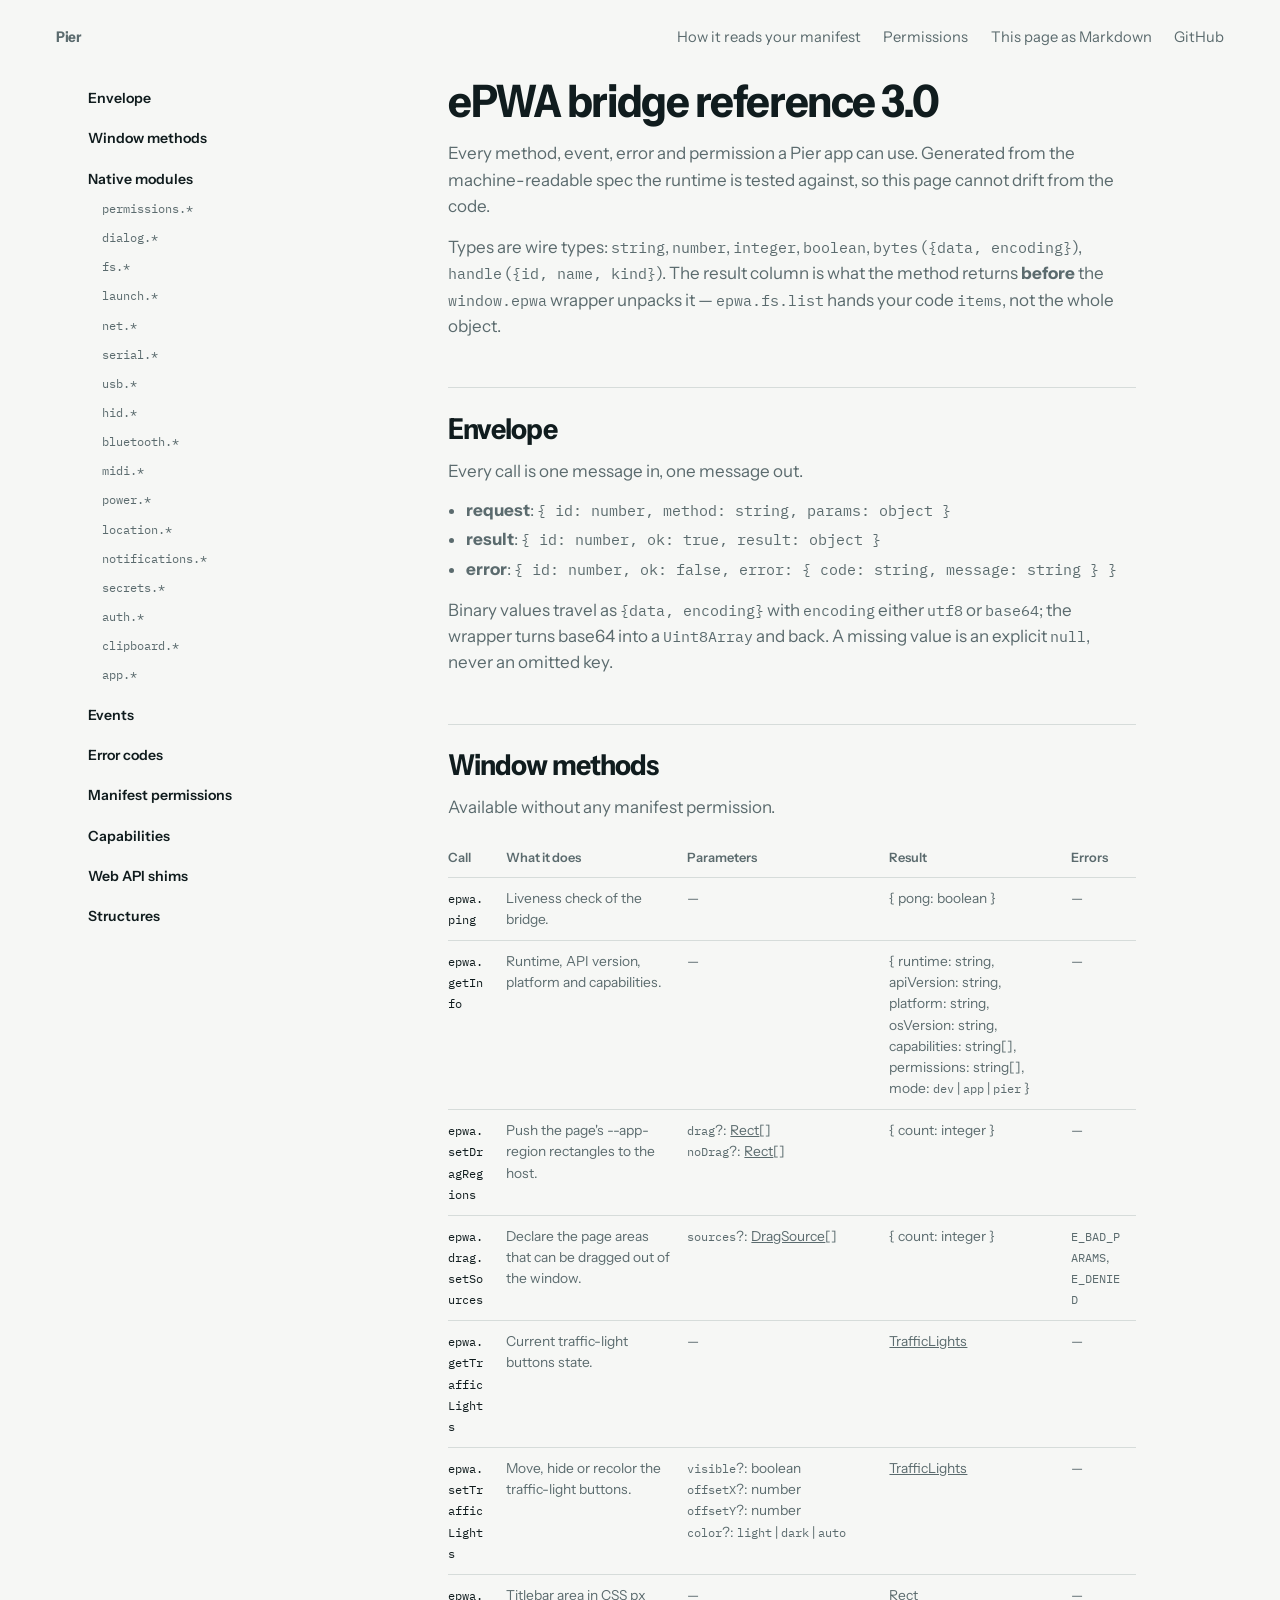
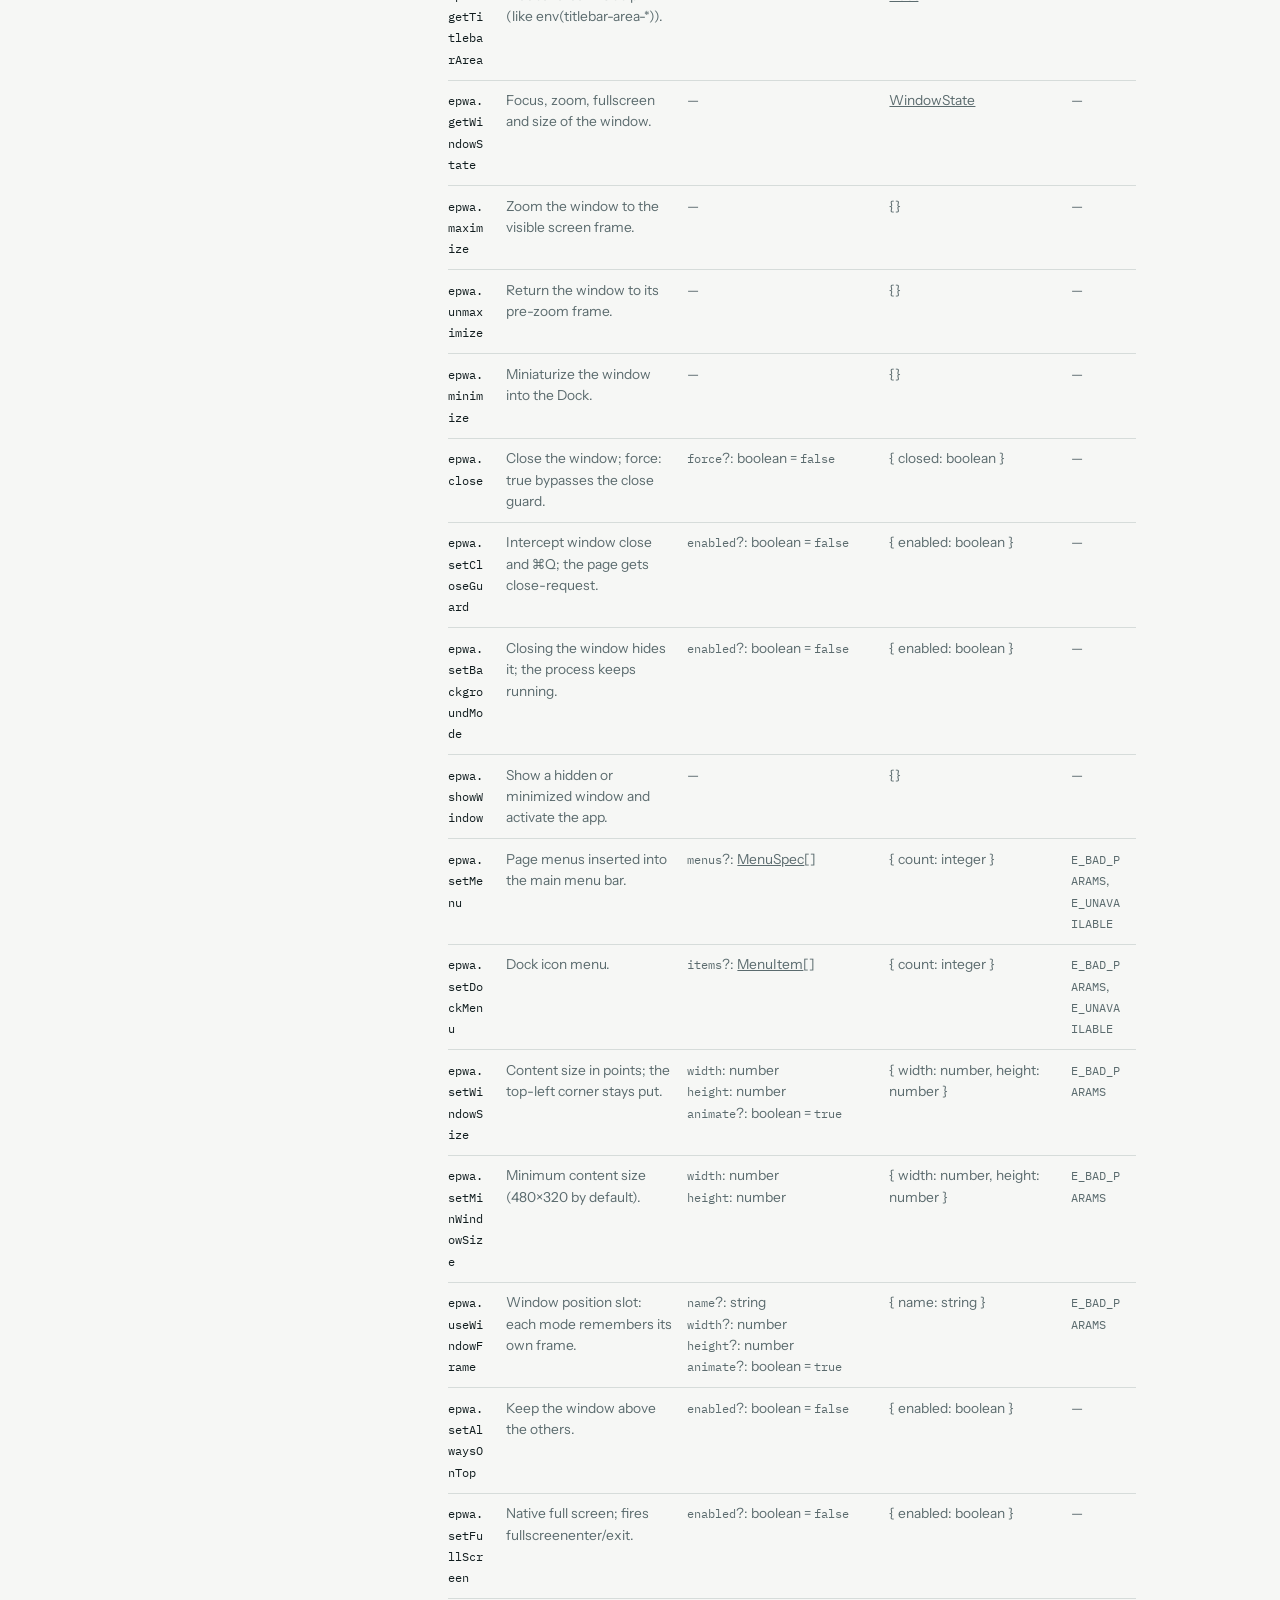
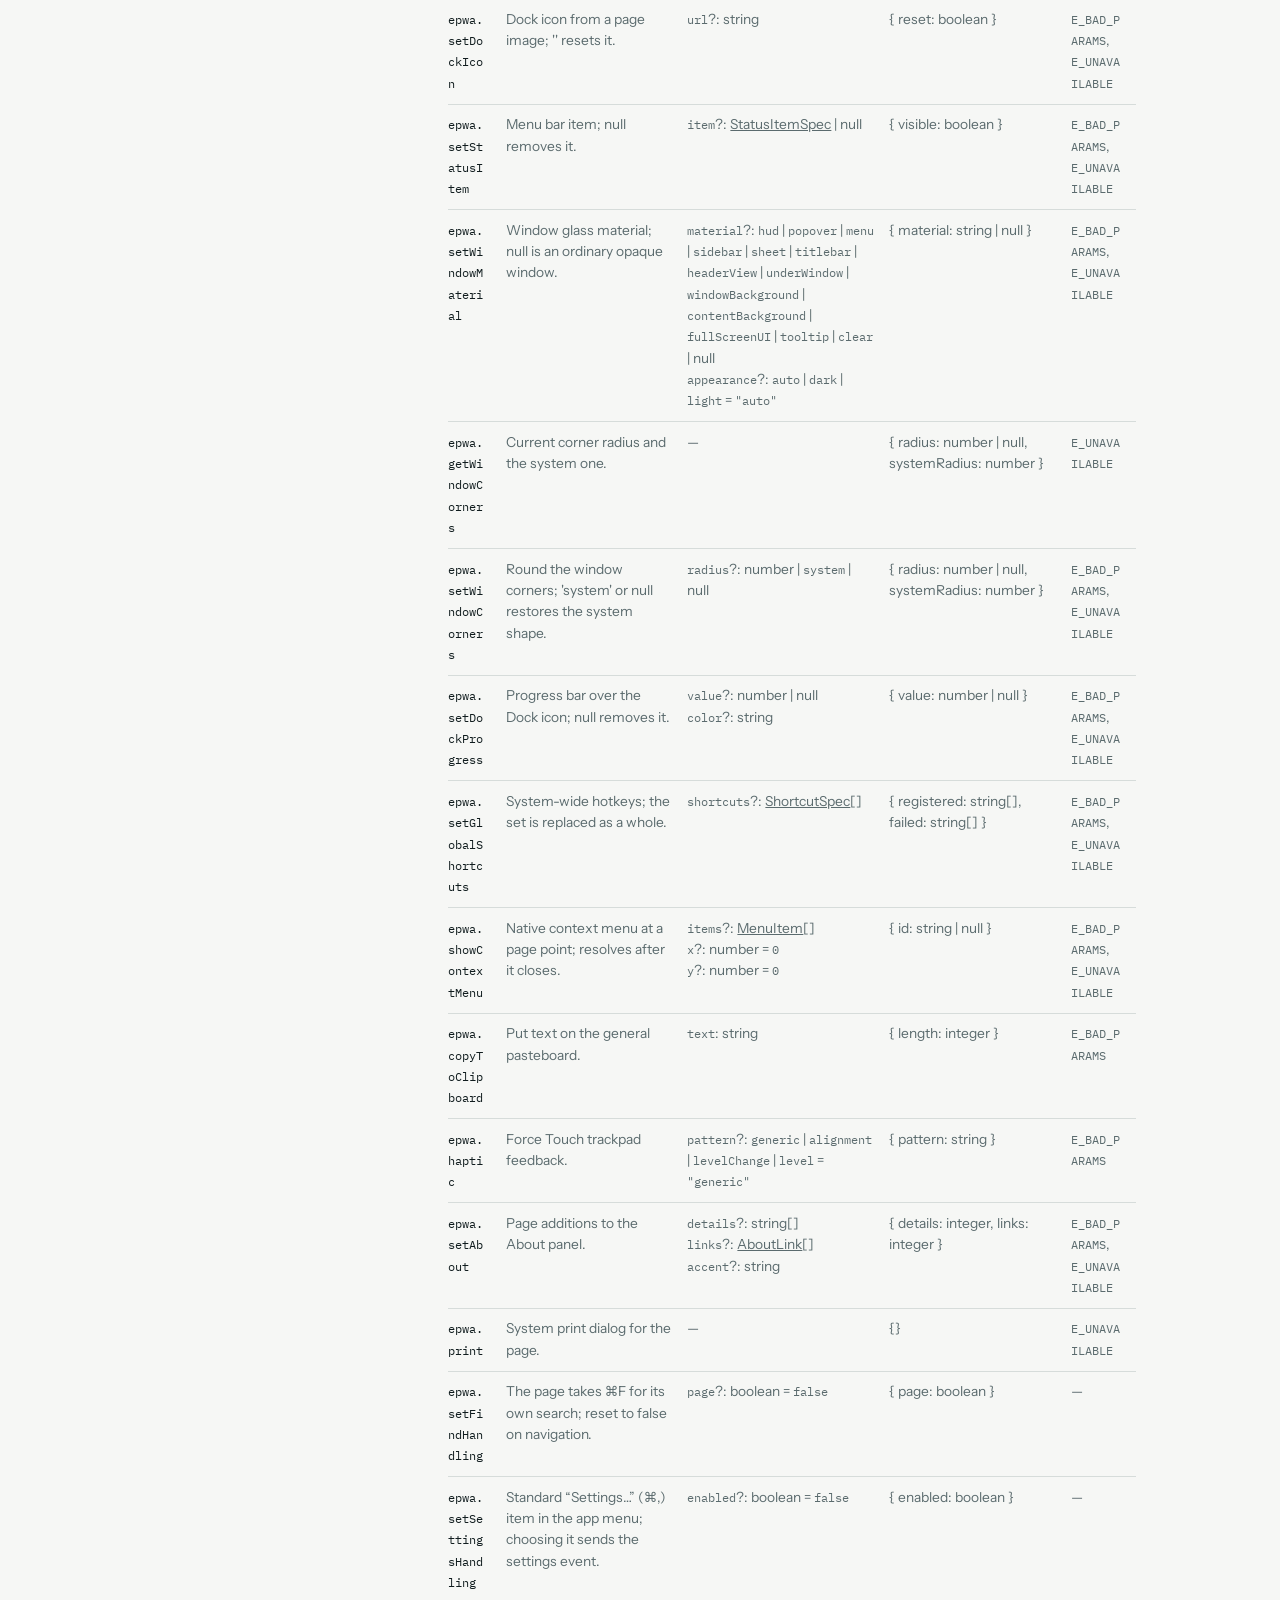
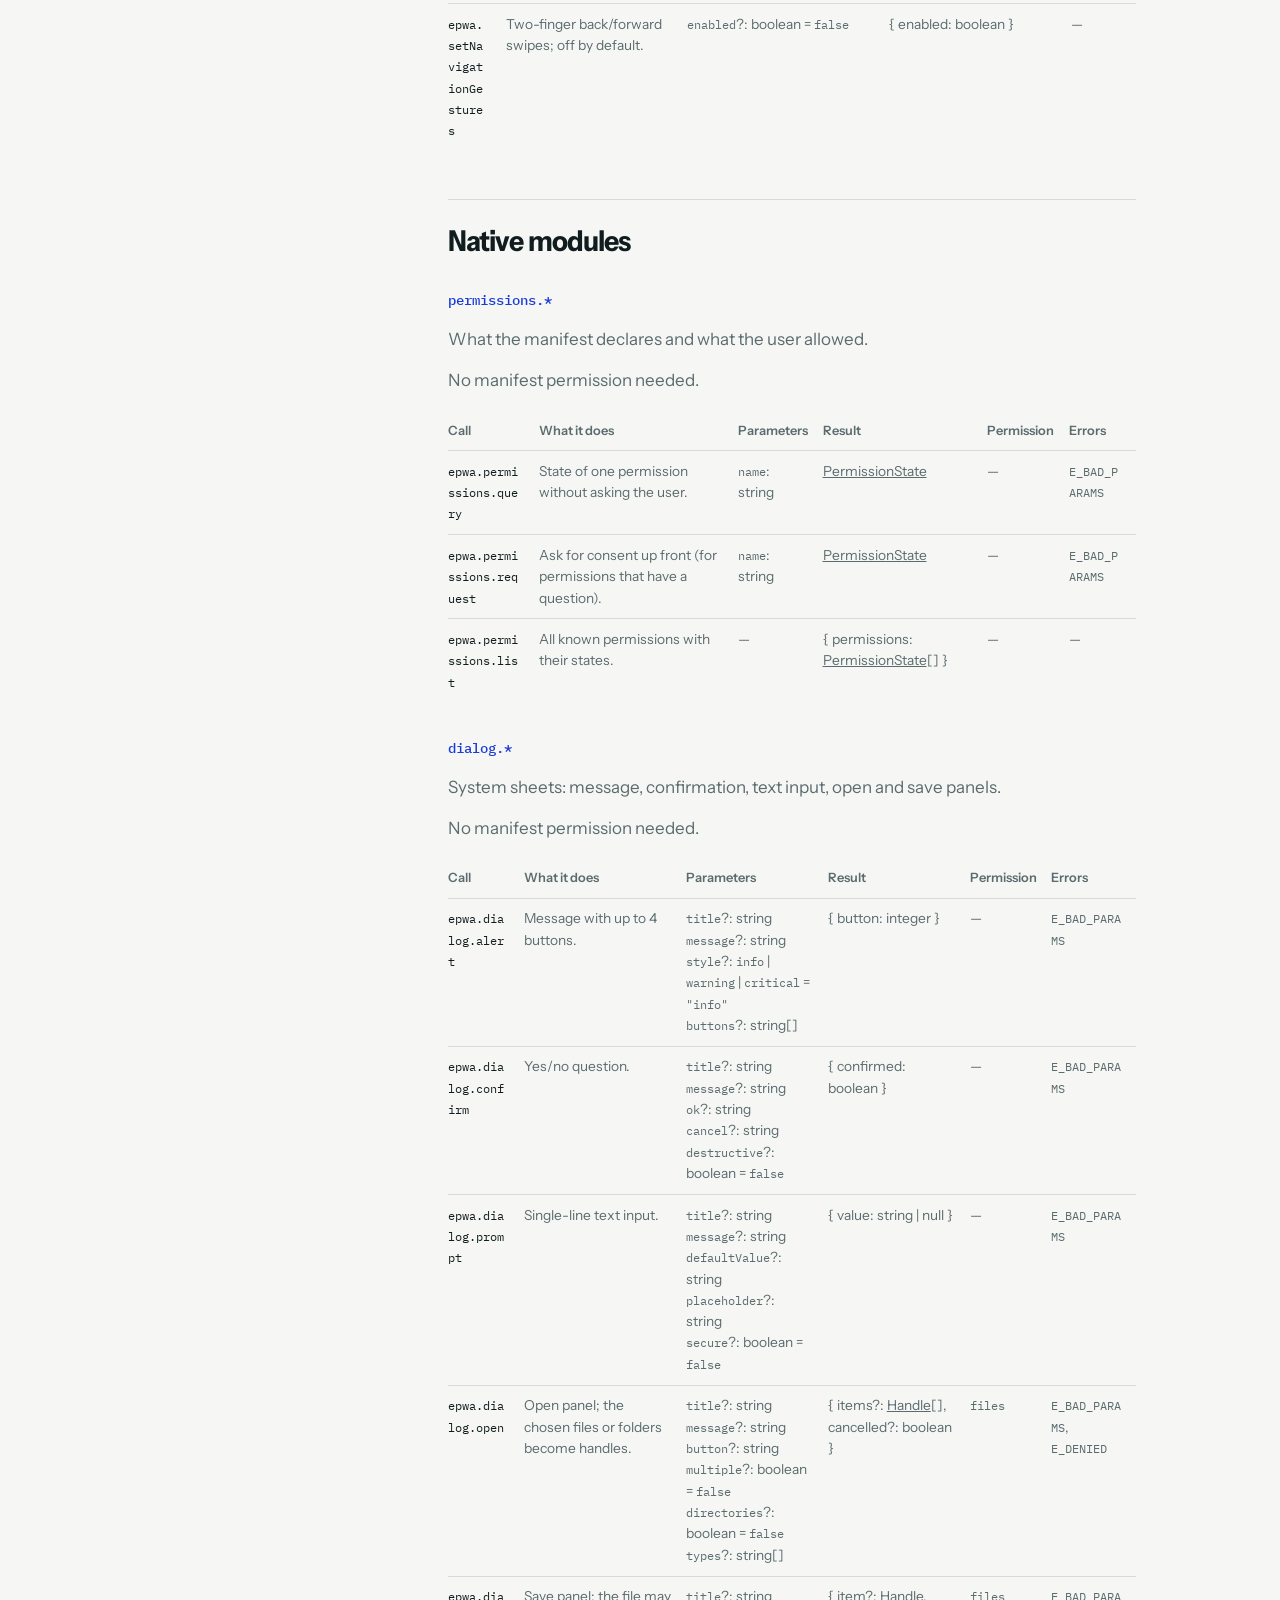
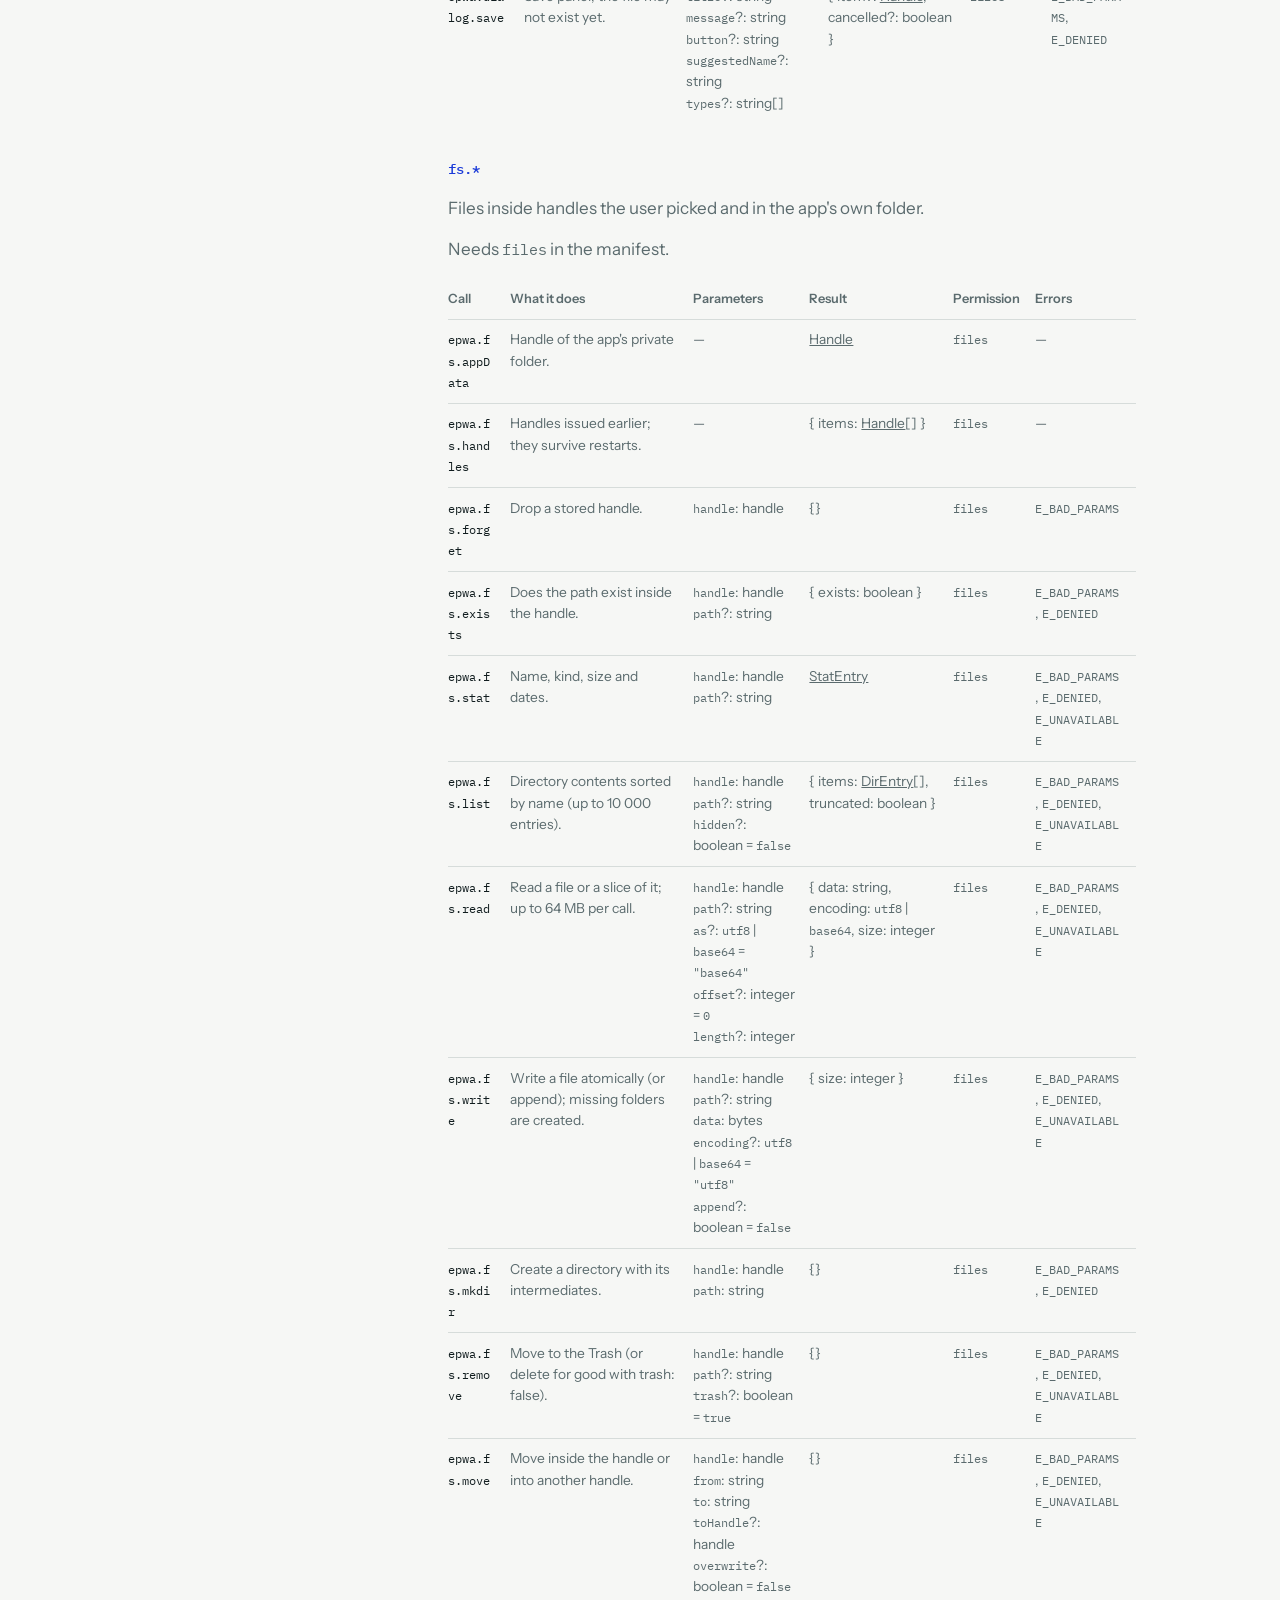
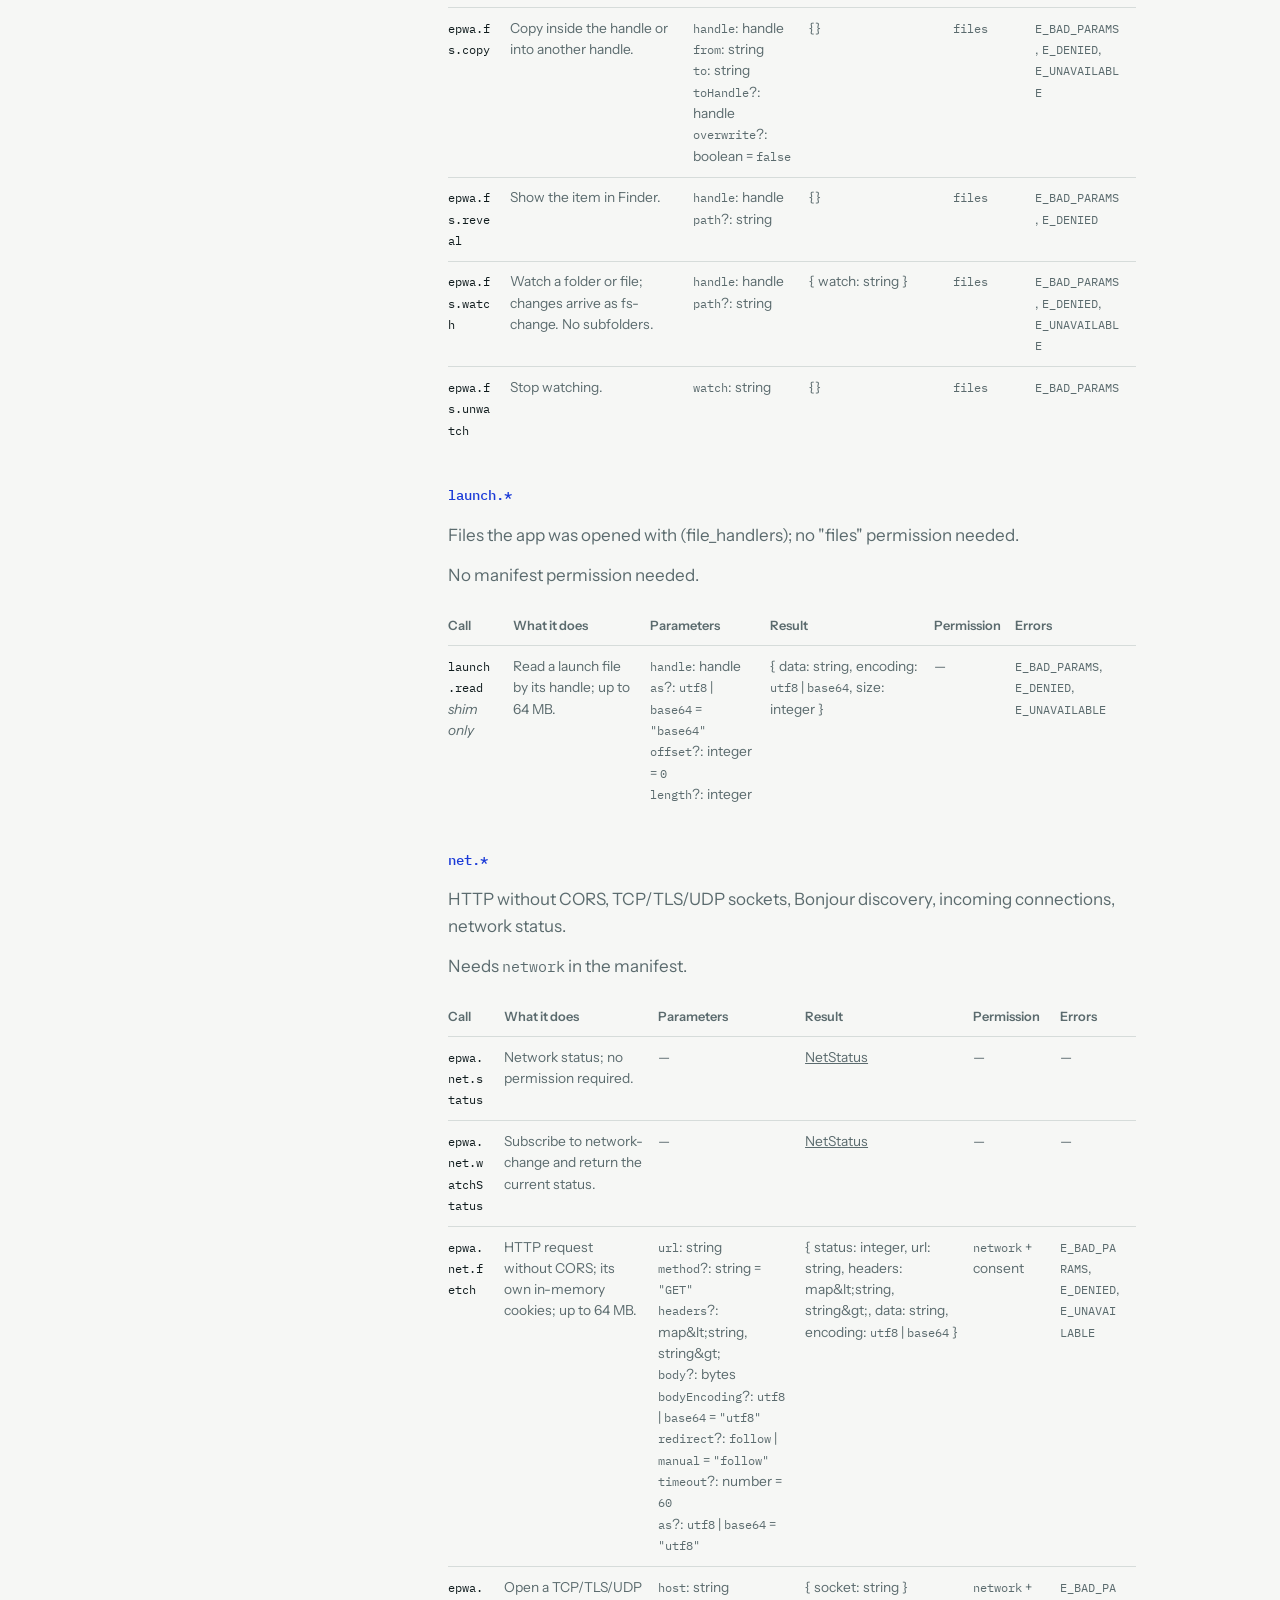
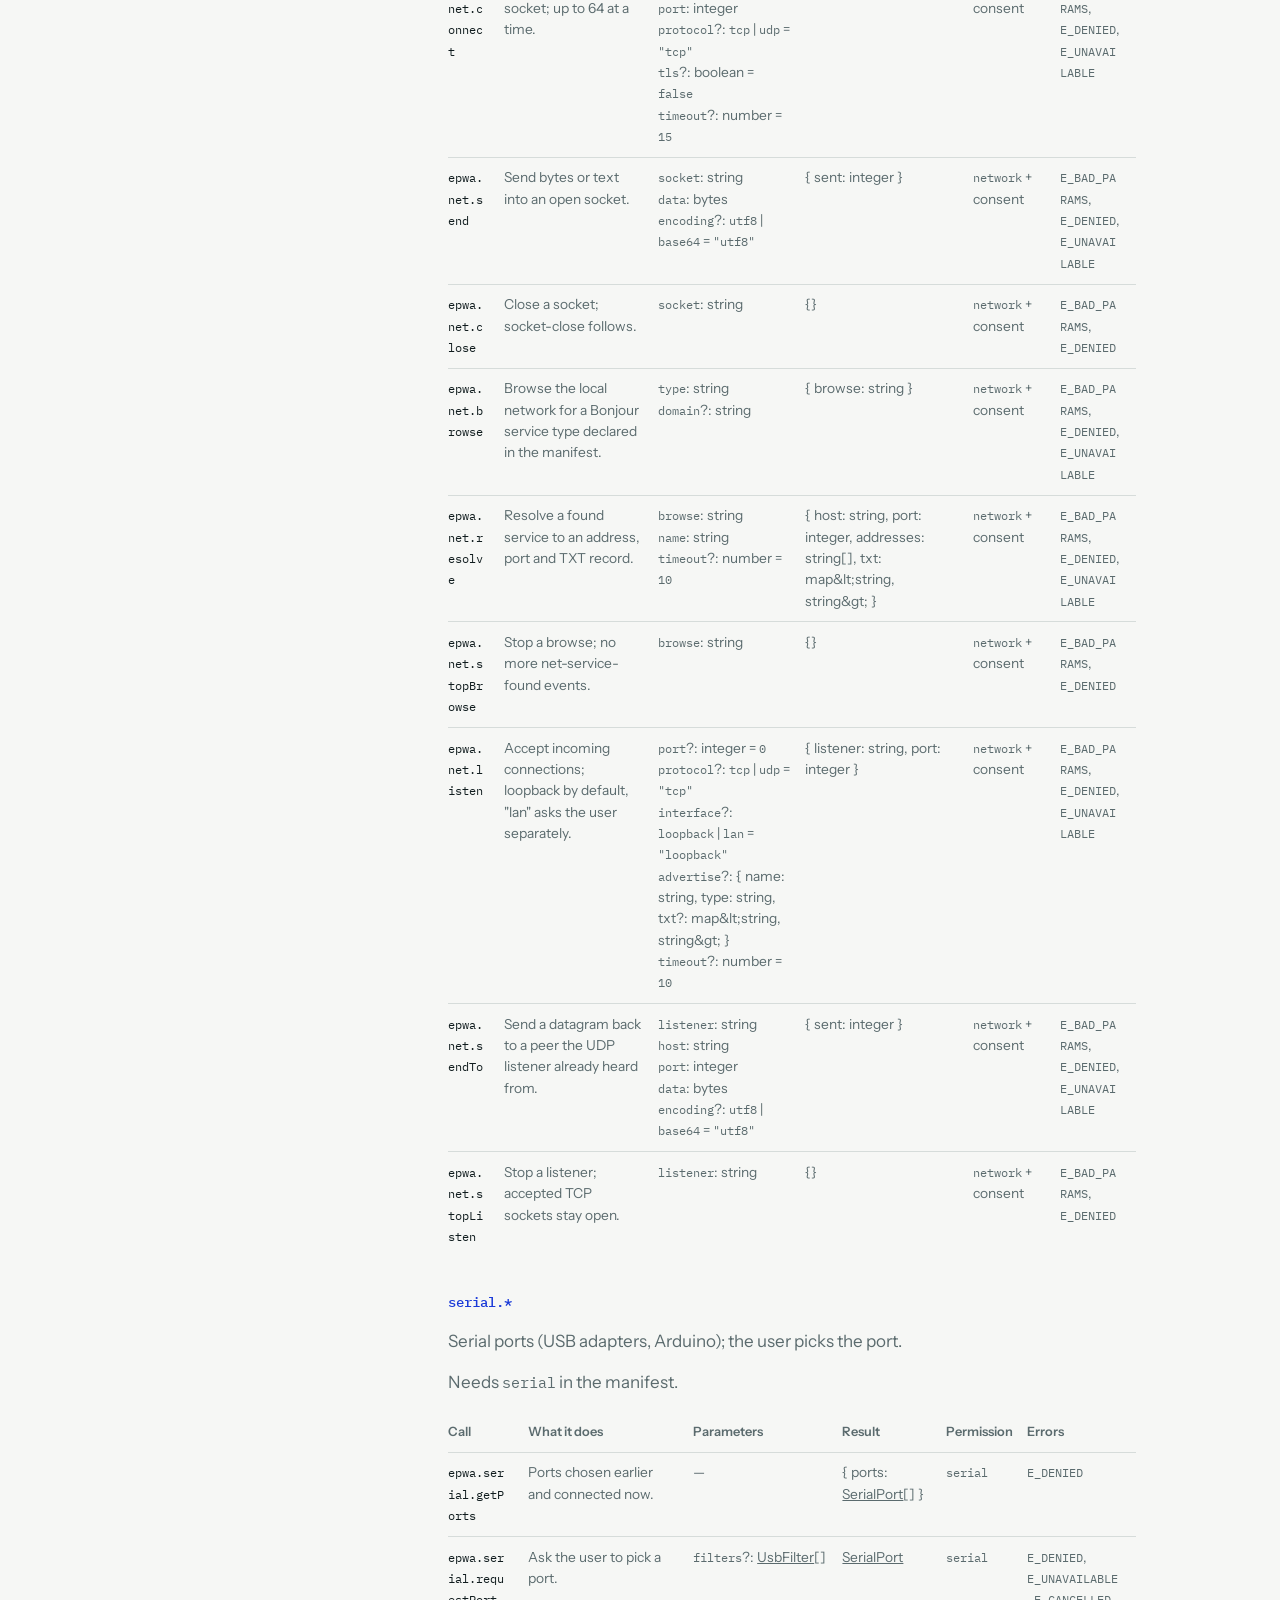
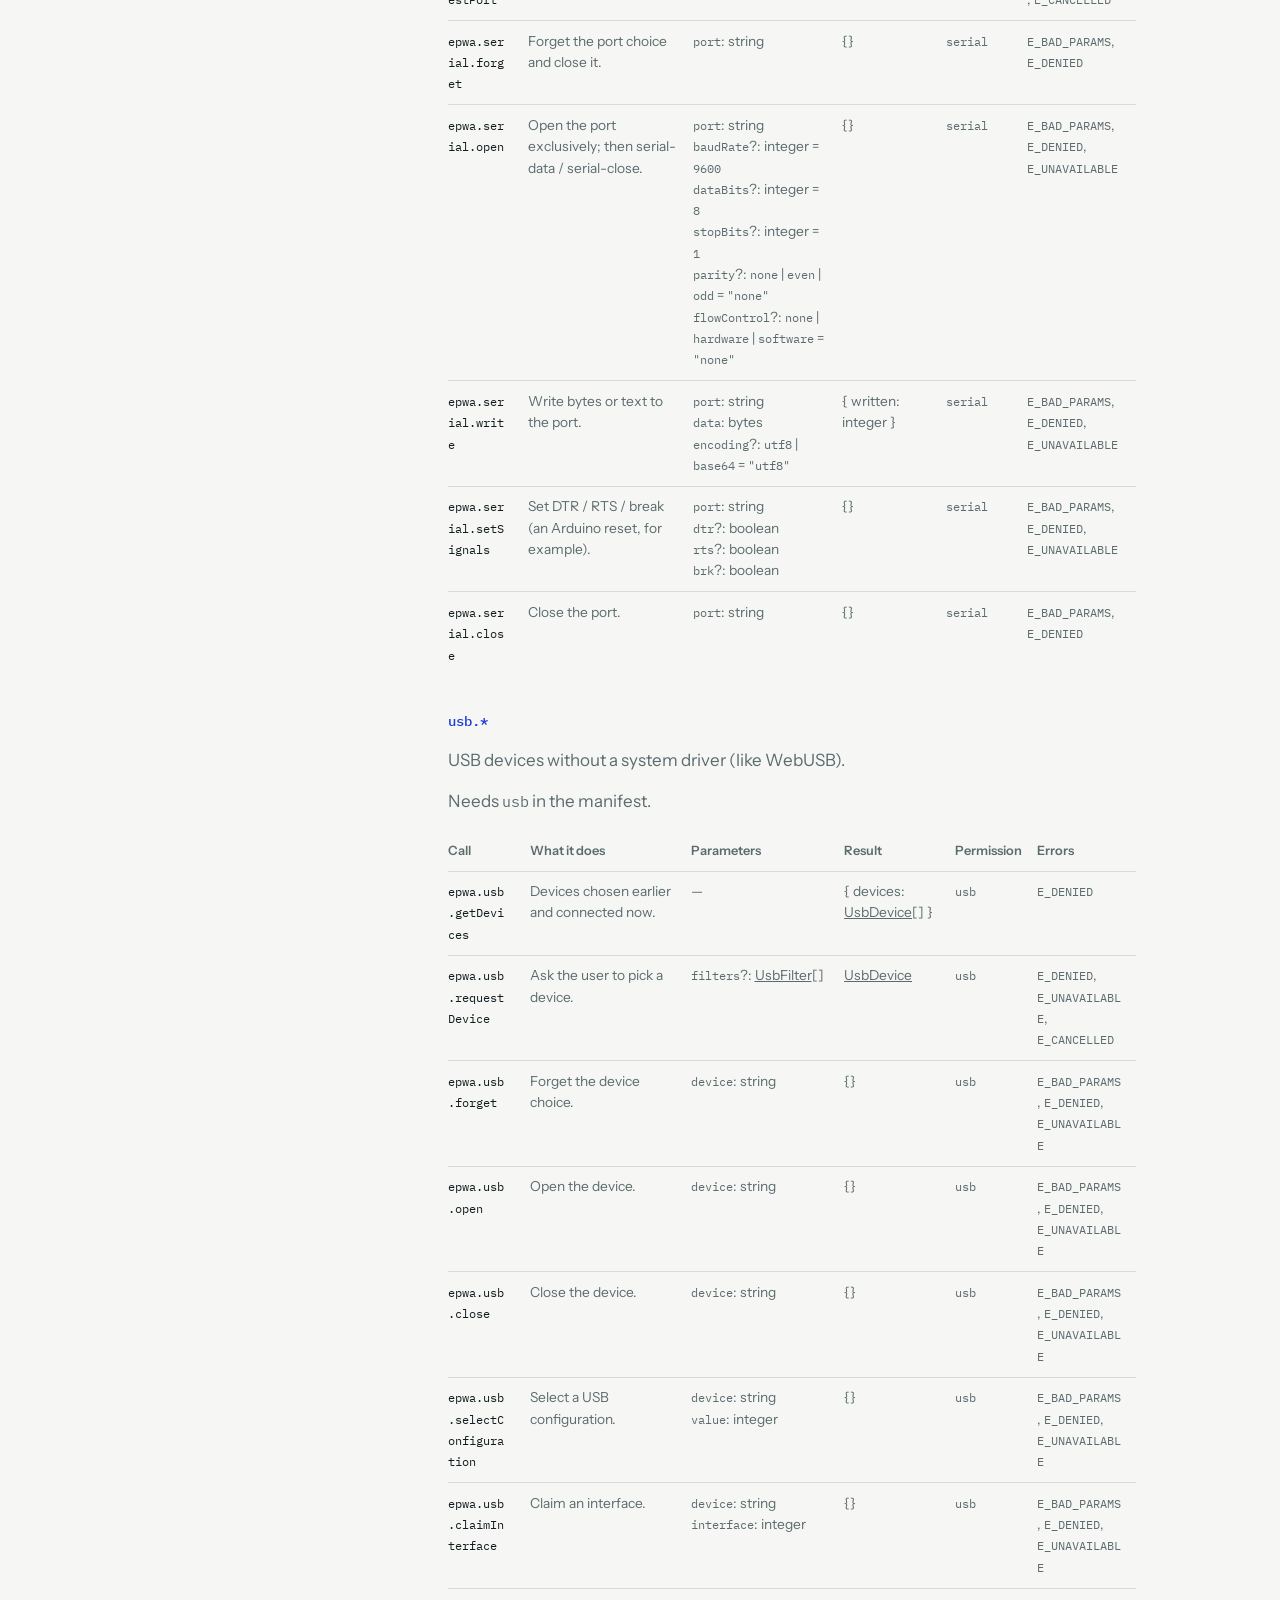
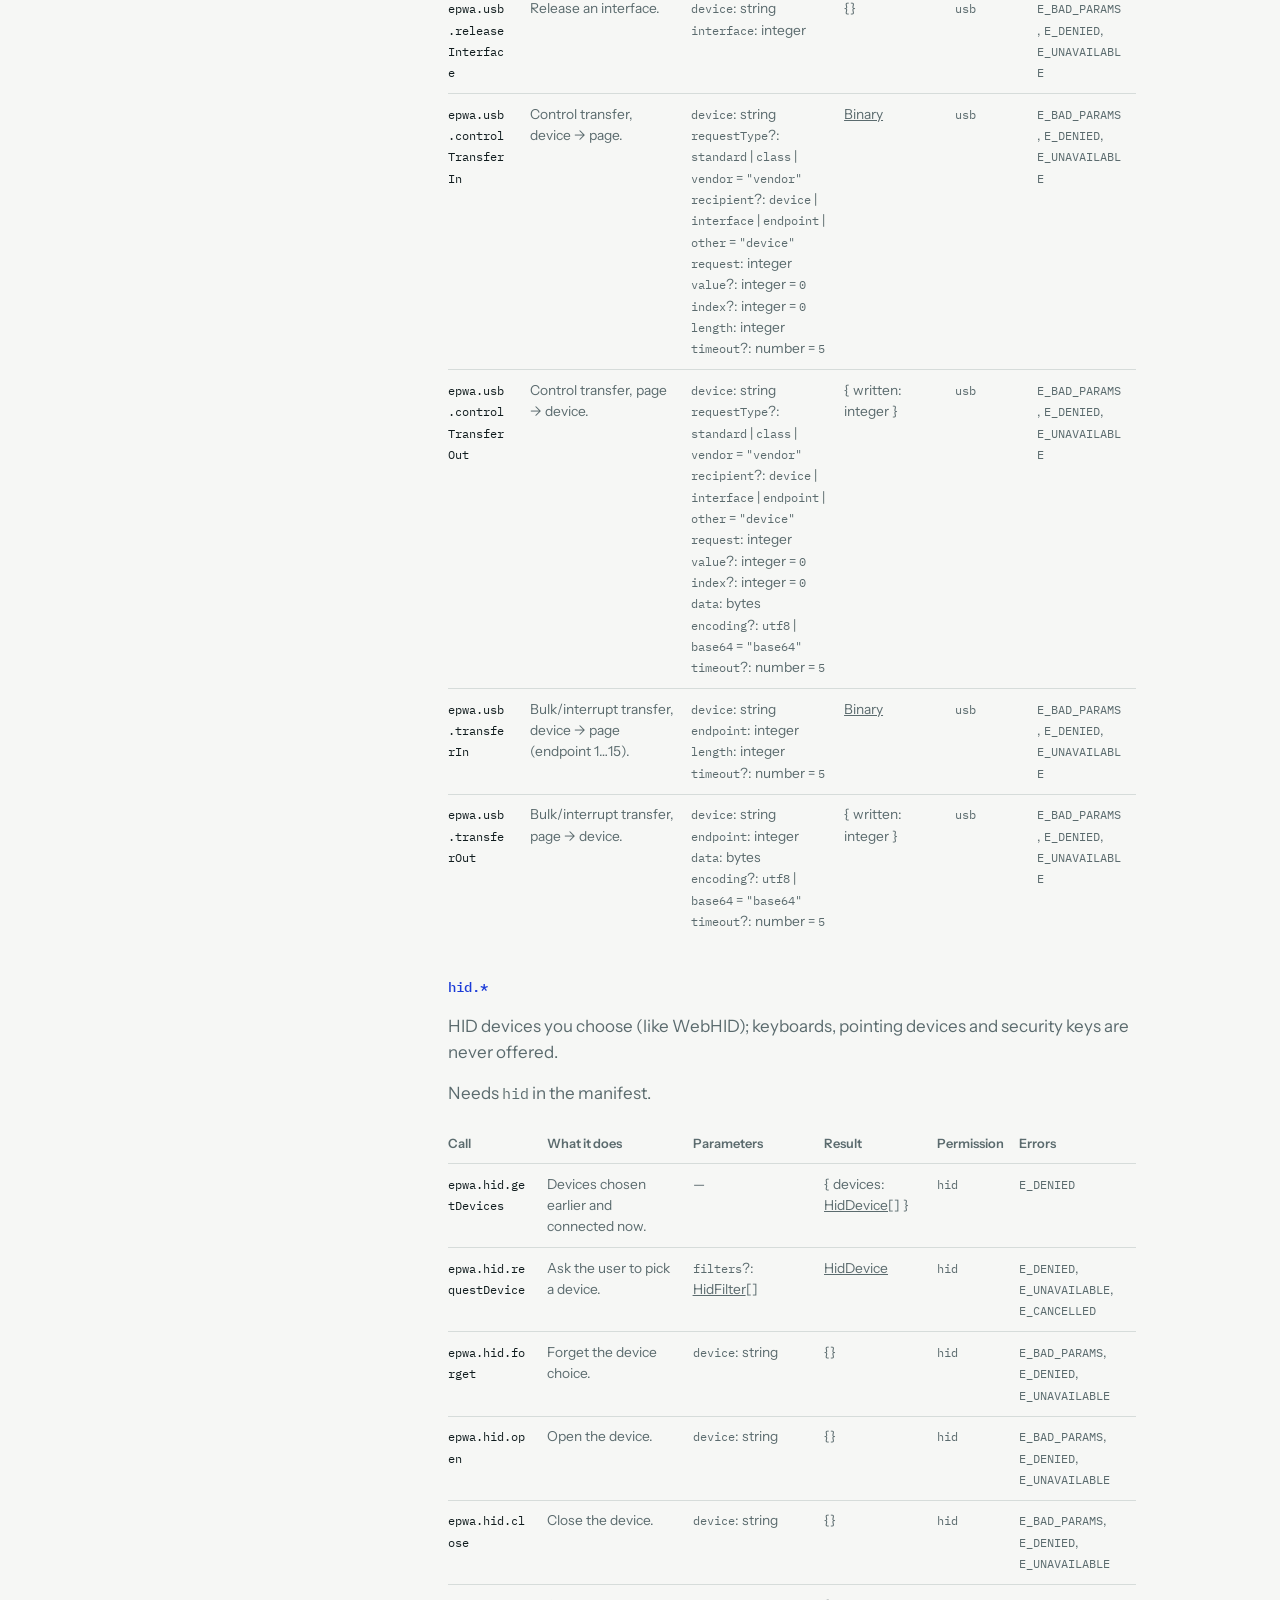
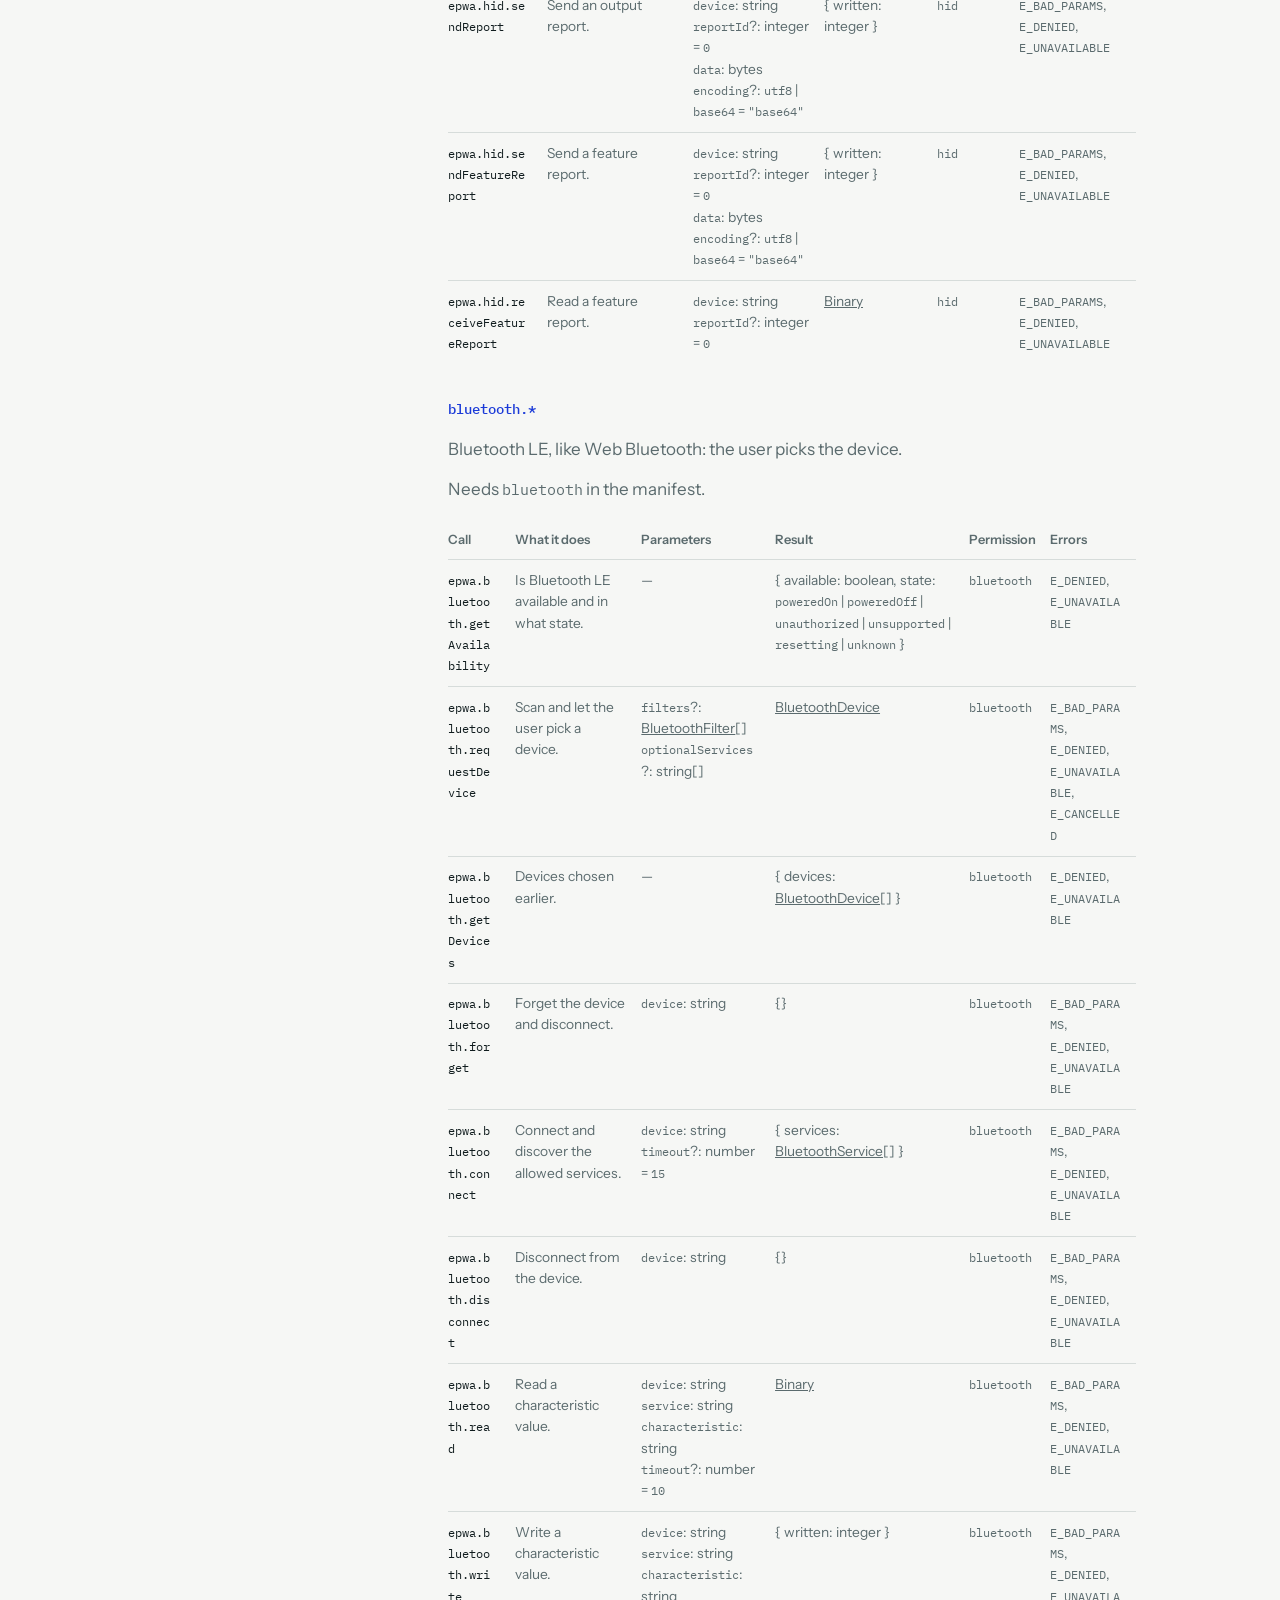
==== reference.html @ fa0c34b9 "Site: publish the bridge reference with navigation Co-Authored-By: Claude Opus 5 <noreply@anthropic." ====
<!doctype html>
<html lang="en">
<head>
<meta charset="utf-8">
<meta name="viewport" content="width=device-width, initial-scale=1">
<title>Pier — ePWA bridge reference</title>
<meta name="description" content="Every method, event, error and permission a Pier app can use, generated from the spec the runtime is tested against.">
<meta name="theme-color" content="#0B1315">
<link rel="icon" href="icon.png">
<link rel="preconnect" href="https://fonts.googleapis.com">
<link rel="preconnect" href="https://fonts.gstatic.com" crossorigin>
<link href="https://fonts.googleapis.com/css2?family=Instrument+Sans:ital,wdth,wght@0,75..100,400..700;1,75..100,400..700&family=IBM+Plex+Mono:wght@400;500&display=swap" rel="stylesheet">
<link rel="stylesheet" href="style.css">
<link rel="stylesheet" href="reference.css">
</head>
<body class="reference">

<header class="masthead">
  <a class="wordmark" href="./">Pier</a>
  <nav>
    <a href="./#manifest">How it reads your manifest</a>
    <a href="./#permissions">Permissions</a>
    <a href="reference.md">This page as Markdown</a>
    <a href="https://github.com/roman-yerin/pier">GitHub</a>
  </nav>
</header>

<div class="doc">
  <nav class="doc-nav" aria-label="On this page">
    <a class="lvl2" href="#envelope">Envelope</a>
    <a class="lvl2" href="#window-methods">Window methods</a>
    <a class="lvl2" href="#native-modules">Native modules</a>
    <a class="lvl3" href="#permissions"><code>permissions.*</code></a>
    <a class="lvl3" href="#dialog"><code>dialog.*</code></a>
    <a class="lvl3" href="#fs"><code>fs.*</code></a>
    <a class="lvl3" href="#launch"><code>launch.*</code></a>
    <a class="lvl3" href="#net"><code>net.*</code></a>
    <a class="lvl3" href="#serial"><code>serial.*</code></a>
    <a class="lvl3" href="#usb"><code>usb.*</code></a>
    <a class="lvl3" href="#hid"><code>hid.*</code></a>
    <a class="lvl3" href="#bluetooth"><code>bluetooth.*</code></a>
    <a class="lvl3" href="#midi"><code>midi.*</code></a>
    <a class="lvl3" href="#power"><code>power.*</code></a>
    <a class="lvl3" href="#location"><code>location.*</code></a>
    <a class="lvl3" href="#notifications"><code>notifications.*</code></a>
    <a class="lvl3" href="#secrets"><code>secrets.*</code></a>
    <a class="lvl3" href="#auth"><code>auth.*</code></a>
    <a class="lvl3" href="#clipboard"><code>clipboard.*</code></a>
    <a class="lvl3" href="#app"><code>app.*</code></a>
    <a class="lvl2" href="#events">Events</a>
    <a class="lvl2" href="#error-codes">Error codes</a>
    <a class="lvl2" href="#manifest-permissions">Manifest permissions</a>
    <a class="lvl2" href="#capabilities">Capabilities</a>
    <a class="lvl2" href="#web-api-shims">Web API shims</a>
    <a class="lvl2" href="#structures">Structures</a>
    <a class="lvl3" href="#rect">Rect</a>
    <a class="lvl3" href="#trafficlights">TrafficLights</a>
    <a class="lvl3" href="#windowstate">WindowState</a>
    <a class="lvl3" href="#menuitem">MenuItem</a>
    <a class="lvl3" href="#menuspec">MenuSpec</a>
    <a class="lvl3" href="#statusitemspec">StatusItemSpec</a>
    <a class="lvl3" href="#shortcutspec">ShortcutSpec</a>
    <a class="lvl3" href="#aboutlink">AboutLink</a>
    <a class="lvl3" href="#handle">Handle</a>
    <a class="lvl3" href="#direntry">DirEntry</a>
    <a class="lvl3" href="#statentry">StatEntry</a>
    <a class="lvl3" href="#netstatus">NetStatus</a>
    <a class="lvl3" href="#netservice">NetService</a>
    <a class="lvl3" href="#serialport">SerialPort</a>
    <a class="lvl3" href="#usbdevice">UsbDevice</a>
    <a class="lvl3" href="#usbfilter">UsbFilter</a>
    <a class="lvl3" href="#hidreport">HidReport</a>
    <a class="lvl3" href="#hidcollection">HidCollection</a>
    <a class="lvl3" href="#hiddevice">HidDevice</a>
    <a class="lvl3" href="#hidfilter">HidFilter</a>
    <a class="lvl3" href="#bluetoothdevice">BluetoothDevice</a>
    <a class="lvl3" href="#bluetoothfilter">BluetoothFilter</a>
    <a class="lvl3" href="#bluetoothservice">BluetoothService</a>
    <a class="lvl3" href="#midiport">MidiPort</a>
    <a class="lvl3" href="#midiportstate">MidiPortState</a>
    <a class="lvl3" href="#coords">Coords</a>
    <a class="lvl3" href="#position">Position</a>
    <a class="lvl3" href="#permissionstate">PermissionState</a>
    <a class="lvl3" href="#notificationaction">NotificationAction</a>
    <a class="lvl3" href="#notificationattachment">NotificationAttachment</a>
    <a class="lvl3" href="#notificationschedule">NotificationSchedule</a>
    <a class="lvl3" href="#launchatlogin">LaunchAtLogin</a>
    <a class="lvl3" href="#apprecord">AppRecord</a>
    <a class="lvl3" href="#diagnosticsapp">DiagnosticsApp</a>
    <a class="lvl3" href="#binary">Binary</a>
    <a class="lvl3" href="#dragitem">DragItem</a>
    <a class="lvl3" href="#dragsource">DragSource</a>
    <a class="lvl3" href="#clipboarditem">ClipboardItem</a>
  </nav>
  <main class="doc-body">
<h1>ePWA bridge reference 3.0</h1>
<p>Every method, event, error and permission a Pier app can use. Generated from the machine-readable spec the runtime is tested against, so this page cannot drift from the code.</p>
<p>Types are wire types: <code>string</code>, <code>number</code>, <code>integer</code>, <code>boolean</code>, <code>bytes</code> (<code>{data, encoding}</code>), <code>handle</code> (<code>{id, name, kind}</code>). The result column is what the method returns <strong>before</strong> the <code>window.epwa</code> wrapper unpacks it — <code>epwa.fs.list</code> hands your code <code>items</code>, not the whole object.</p>
<h2 id="envelope">Envelope</h2>
<p>Every call is one message in, one message out.</p>
<ul><li><strong>request</strong>: <code>{ id: number, method: string, params: object }</code></li><li><strong>result</strong>: <code>{ id: number, ok: true, result: object }</code></li><li><strong>error</strong>: <code>{ id: number, ok: false, error: { code: string, message: string } }</code></li></ul>
<p>Binary values travel as <code>{data, encoding}</code> with <code>encoding</code> either <code>utf8</code> or <code>base64</code>; the wrapper turns base64 into a <code>Uint8Array</code> and back. A missing value is an explicit <code>null</code>, never an omitted key.</p>
<h2 id="window-methods">Window methods</h2>
<p>Available without any manifest permission.</p>
<table><thead><tr><th>Call</th><th>What it does</th><th>Parameters</th><th>Result</th><th>Errors</th></tr></thead><tbody><tr><td><code>epwa.ping</code></td><td>Liveness check of the bridge.</td><td>—</td><td>{ pong: boolean }</td><td>—</td></tr><tr><td><code>epwa.getInfo</code></td><td>Runtime, API version, platform and capabilities.</td><td>—</td><td>{ runtime: string, apiVersion: string, platform: string, osVersion: string, capabilities: string[], permissions: string[], mode: <code>dev</code> | <code>app</code> | <code>pier</code> }</td><td>—</td></tr><tr><td><code>epwa.setDragRegions</code></td><td>Push the page's --app-region rectangles to the host.</td><td><code>drag</code>?: <a href="#rect">Rect</a>[]<br><code>noDrag</code>?: <a href="#rect">Rect</a>[]</td><td>{ count: integer }</td><td>—</td></tr><tr><td><code>epwa.drag.setSources</code></td><td>Declare the page areas that can be dragged out of the window.</td><td><code>sources</code>?: <a href="#dragsource">DragSource</a>[]</td><td>{ count: integer }</td><td><code>E_BAD_PARAMS</code>, <code>E_DENIED</code></td></tr><tr><td><code>epwa.getTrafficLights</code></td><td>Current traffic-light buttons state.</td><td>—</td><td><a href="#trafficlights">TrafficLights</a></td><td>—</td></tr><tr><td><code>epwa.setTrafficLights</code></td><td>Move, hide or recolor the traffic-light buttons.</td><td><code>visible</code>?: boolean<br><code>offsetX</code>?: number<br><code>offsetY</code>?: number<br><code>color</code>?: <code>light</code> | <code>dark</code> | <code>auto</code></td><td><a href="#trafficlights">TrafficLights</a></td><td>—</td></tr><tr><td><code>epwa.getTitlebarArea</code></td><td>Titlebar area in CSS px (like env(titlebar-area-*)).</td><td>—</td><td><a href="#rect">Rect</a></td><td>—</td></tr><tr><td><code>epwa.getWindowState</code></td><td>Focus, zoom, fullscreen and size of the window.</td><td>—</td><td><a href="#windowstate">WindowState</a></td><td>—</td></tr><tr><td><code>epwa.maximize</code></td><td>Zoom the window to the visible screen frame.</td><td>—</td><td>{}</td><td>—</td></tr><tr><td><code>epwa.unmaximize</code></td><td>Return the window to its pre-zoom frame.</td><td>—</td><td>{}</td><td>—</td></tr><tr><td><code>epwa.minimize</code></td><td>Miniaturize the window into the Dock.</td><td>—</td><td>{}</td><td>—</td></tr><tr><td><code>epwa.close</code></td><td>Close the window; force: true bypasses the close guard.</td><td><code>force</code>?: boolean = <code>false</code></td><td>{ closed: boolean }</td><td>—</td></tr><tr><td><code>epwa.setCloseGuard</code></td><td>Intercept window close and ⌘Q; the page gets close-request.</td><td><code>enabled</code>?: boolean = <code>false</code></td><td>{ enabled: boolean }</td><td>—</td></tr><tr><td><code>epwa.setBackgroundMode</code></td><td>Closing the window hides it; the process keeps running.</td><td><code>enabled</code>?: boolean = <code>false</code></td><td>{ enabled: boolean }</td><td>—</td></tr><tr><td><code>epwa.showWindow</code></td><td>Show a hidden or minimized window and activate the app.</td><td>—</td><td>{}</td><td>—</td></tr><tr><td><code>epwa.setMenu</code></td><td>Page menus inserted into the main menu bar.</td><td><code>menus</code>?: <a href="#menuspec">MenuSpec</a>[]</td><td>{ count: integer }</td><td><code>E_BAD_PARAMS</code>, <code>E_UNAVAILABLE</code></td></tr><tr><td><code>epwa.setDockMenu</code></td><td>Dock icon menu.</td><td><code>items</code>?: <a href="#menuitem">MenuItem</a>[]</td><td>{ count: integer }</td><td><code>E_BAD_PARAMS</code>, <code>E_UNAVAILABLE</code></td></tr><tr><td><code>epwa.setWindowSize</code></td><td>Content size in points; the top-left corner stays put.</td><td><code>width</code>: number<br><code>height</code>: number<br><code>animate</code>?: boolean = <code>true</code></td><td>{ width: number, height: number }</td><td><code>E_BAD_PARAMS</code></td></tr><tr><td><code>epwa.setMinWindowSize</code></td><td>Minimum content size (480×320 by default).</td><td><code>width</code>: number<br><code>height</code>: number</td><td>{ width: number, height: number }</td><td><code>E_BAD_PARAMS</code></td></tr><tr><td><code>epwa.useWindowFrame</code></td><td>Window position slot: each mode remembers its own frame.</td><td><code>name</code>?: string<br><code>width</code>?: number<br><code>height</code>?: number<br><code>animate</code>?: boolean = <code>true</code></td><td>{ name: string }</td><td><code>E_BAD_PARAMS</code></td></tr><tr><td><code>epwa.setAlwaysOnTop</code></td><td>Keep the window above the others.</td><td><code>enabled</code>?: boolean = <code>false</code></td><td>{ enabled: boolean }</td><td>—</td></tr><tr><td><code>epwa.setFullScreen</code></td><td>Native full screen; fires fullscreenenter/exit.</td><td><code>enabled</code>?: boolean = <code>false</code></td><td>{ enabled: boolean }</td><td>—</td></tr><tr><td><code>epwa.setDockIcon</code></td><td>Dock icon from a page image; '' resets it.</td><td><code>url</code>?: string</td><td>{ reset: boolean }</td><td><code>E_BAD_PARAMS</code>, <code>E_UNAVAILABLE</code></td></tr><tr><td><code>epwa.setStatusItem</code></td><td>Menu bar item; null removes it.</td><td><code>item</code>?: <a href="#statusitemspec">StatusItemSpec</a> | null</td><td>{ visible: boolean }</td><td><code>E_BAD_PARAMS</code>, <code>E_UNAVAILABLE</code></td></tr><tr><td><code>epwa.setWindowMaterial</code></td><td>Window glass material; null is an ordinary opaque window.</td><td><code>material</code>?: <code>hud</code> | <code>popover</code> | <code>menu</code> | <code>sidebar</code> | <code>sheet</code> | <code>titlebar</code> | <code>headerView</code> | <code>underWindow</code> | <code>windowBackground</code> | <code>contentBackground</code> | <code>fullScreenUI</code> | <code>tooltip</code> | <code>clear</code> | null<br><code>appearance</code>?: <code>auto</code> | <code>dark</code> | <code>light</code> = <code>"auto"</code></td><td>{ material: string | null }</td><td><code>E_BAD_PARAMS</code>, <code>E_UNAVAILABLE</code></td></tr><tr><td><code>epwa.getWindowCorners</code></td><td>Current corner radius and the system one.</td><td>—</td><td>{ radius: number | null, systemRadius: number }</td><td><code>E_UNAVAILABLE</code></td></tr><tr><td><code>epwa.setWindowCorners</code></td><td>Round the window corners; 'system' or null restores the system shape.</td><td><code>radius</code>?: number | <code>system</code> | null</td><td>{ radius: number | null, systemRadius: number }</td><td><code>E_BAD_PARAMS</code>, <code>E_UNAVAILABLE</code></td></tr><tr><td><code>epwa.setDockProgress</code></td><td>Progress bar over the Dock icon; null removes it.</td><td><code>value</code>?: number | null<br><code>color</code>?: string</td><td>{ value: number | null }</td><td><code>E_BAD_PARAMS</code>, <code>E_UNAVAILABLE</code></td></tr><tr><td><code>epwa.setGlobalShortcuts</code></td><td>System-wide hotkeys; the set is replaced as a whole.</td><td><code>shortcuts</code>?: <a href="#shortcutspec">ShortcutSpec</a>[]</td><td>{ registered: string[], failed: string[] }</td><td><code>E_BAD_PARAMS</code>, <code>E_UNAVAILABLE</code></td></tr><tr><td><code>epwa.showContextMenu</code></td><td>Native context menu at a page point; resolves after it closes.</td><td><code>items</code>?: <a href="#menuitem">MenuItem</a>[]<br><code>x</code>?: number = <code>0</code><br><code>y</code>?: number = <code>0</code></td><td>{ id: string | null }</td><td><code>E_BAD_PARAMS</code>, <code>E_UNAVAILABLE</code></td></tr><tr><td><code>epwa.copyToClipboard</code></td><td>Put text on the general pasteboard.</td><td><code>text</code>: string</td><td>{ length: integer }</td><td><code>E_BAD_PARAMS</code></td></tr><tr><td><code>epwa.haptic</code></td><td>Force Touch trackpad feedback.</td><td><code>pattern</code>?: <code>generic</code> | <code>alignment</code> | <code>levelChange</code> | <code>level</code> = <code>"generic"</code></td><td>{ pattern: string }</td><td><code>E_BAD_PARAMS</code></td></tr><tr><td><code>epwa.setAbout</code></td><td>Page additions to the About panel.</td><td><code>details</code>?: string[]<br><code>links</code>?: <a href="#aboutlink">AboutLink</a>[]<br><code>accent</code>?: string</td><td>{ details: integer, links: integer }</td><td><code>E_BAD_PARAMS</code>, <code>E_UNAVAILABLE</code></td></tr><tr><td><code>epwa.print</code></td><td>System print dialog for the page.</td><td>—</td><td>{}</td><td><code>E_UNAVAILABLE</code></td></tr><tr><td><code>epwa.setFindHandling</code></td><td>The page takes ⌘F for its own search; reset to false on navigation.</td><td><code>page</code>?: boolean = <code>false</code></td><td>{ page: boolean }</td><td>—</td></tr><tr><td><code>epwa.setSettingsHandling</code></td><td>Standard “Settings…” (⌘,) item in the app menu; choosing it sends the settings event.</td><td><code>enabled</code>?: boolean = <code>false</code></td><td>{ enabled: boolean }</td><td>—</td></tr><tr><td><code>epwa.setNavigationGestures</code></td><td>Two-finger back/forward swipes; off by default.</td><td><code>enabled</code>?: boolean = <code>false</code></td><td>{ enabled: boolean }</td><td>—</td></tr></tbody></table>
<h2 id="native-modules">Native modules</h2>
<h3 id="permissions"><code>permissions.*</code></h3>
<p>What the manifest declares and what the user allowed.</p>
<p>No manifest permission needed.</p>
<table><thead><tr><th>Call</th><th>What it does</th><th>Parameters</th><th>Result</th><th>Permission</th><th>Errors</th></tr></thead><tbody><tr><td><code>epwa.permissions.query</code></td><td>State of one permission without asking the user.</td><td><code>name</code>: string</td><td><a href="#permissionstate">PermissionState</a></td><td>—</td><td><code>E_BAD_PARAMS</code></td></tr><tr><td><code>epwa.permissions.request</code></td><td>Ask for consent up front (for permissions that have a question).</td><td><code>name</code>: string</td><td><a href="#permissionstate">PermissionState</a></td><td>—</td><td><code>E_BAD_PARAMS</code></td></tr><tr><td><code>epwa.permissions.list</code></td><td>All known permissions with their states.</td><td>—</td><td>{ permissions: <a href="#permissionstate">PermissionState</a>[] }</td><td>—</td><td>—</td></tr></tbody></table>
<h3 id="dialog"><code>dialog.*</code></h3>
<p>System sheets: message, confirmation, text input, open and save panels.</p>
<p>No manifest permission needed.</p>
<table><thead><tr><th>Call</th><th>What it does</th><th>Parameters</th><th>Result</th><th>Permission</th><th>Errors</th></tr></thead><tbody><tr><td><code>epwa.dialog.alert</code></td><td>Message with up to 4 buttons.</td><td><code>title</code>?: string<br><code>message</code>?: string<br><code>style</code>?: <code>info</code> | <code>warning</code> | <code>critical</code> = <code>"info"</code><br><code>buttons</code>?: string[]</td><td>{ button: integer }</td><td>—</td><td><code>E_BAD_PARAMS</code></td></tr><tr><td><code>epwa.dialog.confirm</code></td><td>Yes/no question.</td><td><code>title</code>?: string<br><code>message</code>?: string<br><code>ok</code>?: string<br><code>cancel</code>?: string<br><code>destructive</code>?: boolean = <code>false</code></td><td>{ confirmed: boolean }</td><td>—</td><td><code>E_BAD_PARAMS</code></td></tr><tr><td><code>epwa.dialog.prompt</code></td><td>Single-line text input.</td><td><code>title</code>?: string<br><code>message</code>?: string<br><code>defaultValue</code>?: string<br><code>placeholder</code>?: string<br><code>secure</code>?: boolean = <code>false</code></td><td>{ value: string | null }</td><td>—</td><td><code>E_BAD_PARAMS</code></td></tr><tr><td><code>epwa.dialog.open</code></td><td>Open panel; the chosen files or folders become handles.</td><td><code>title</code>?: string<br><code>message</code>?: string<br><code>button</code>?: string<br><code>multiple</code>?: boolean = <code>false</code><br><code>directories</code>?: boolean = <code>false</code><br><code>types</code>?: string[]</td><td>{ items?: <a href="#handle">Handle</a>[], cancelled?: boolean }</td><td><code>files</code></td><td><code>E_BAD_PARAMS</code>, <code>E_DENIED</code></td></tr><tr><td><code>epwa.dialog.save</code></td><td>Save panel; the file may not exist yet.</td><td><code>title</code>?: string<br><code>message</code>?: string<br><code>button</code>?: string<br><code>suggestedName</code>?: string<br><code>types</code>?: string[]</td><td>{ item?: <a href="#handle">Handle</a>, cancelled?: boolean }</td><td><code>files</code></td><td><code>E_BAD_PARAMS</code>, <code>E_DENIED</code></td></tr></tbody></table>
<h3 id="fs"><code>fs.*</code></h3>
<p>Files inside handles the user picked and in the app's own folder.</p>
<p>Needs <code>files</code> in the manifest.</p>
<table><thead><tr><th>Call</th><th>What it does</th><th>Parameters</th><th>Result</th><th>Permission</th><th>Errors</th></tr></thead><tbody><tr><td><code>epwa.fs.appData</code></td><td>Handle of the app's private folder.</td><td>—</td><td><a href="#handle">Handle</a></td><td><code>files</code></td><td>—</td></tr><tr><td><code>epwa.fs.handles</code></td><td>Handles issued earlier; they survive restarts.</td><td>—</td><td>{ items: <a href="#handle">Handle</a>[] }</td><td><code>files</code></td><td>—</td></tr><tr><td><code>epwa.fs.forget</code></td><td>Drop a stored handle.</td><td><code>handle</code>: handle</td><td>{}</td><td><code>files</code></td><td><code>E_BAD_PARAMS</code></td></tr><tr><td><code>epwa.fs.exists</code></td><td>Does the path exist inside the handle.</td><td><code>handle</code>: handle<br><code>path</code>?: string</td><td>{ exists: boolean }</td><td><code>files</code></td><td><code>E_BAD_PARAMS</code>, <code>E_DENIED</code></td></tr><tr><td><code>epwa.fs.stat</code></td><td>Name, kind, size and dates.</td><td><code>handle</code>: handle<br><code>path</code>?: string</td><td><a href="#statentry">StatEntry</a></td><td><code>files</code></td><td><code>E_BAD_PARAMS</code>, <code>E_DENIED</code>, <code>E_UNAVAILABLE</code></td></tr><tr><td><code>epwa.fs.list</code></td><td>Directory contents sorted by name (up to 10 000 entries).</td><td><code>handle</code>: handle<br><code>path</code>?: string<br><code>hidden</code>?: boolean = <code>false</code></td><td>{ items: <a href="#direntry">DirEntry</a>[], truncated: boolean }</td><td><code>files</code></td><td><code>E_BAD_PARAMS</code>, <code>E_DENIED</code>, <code>E_UNAVAILABLE</code></td></tr><tr><td><code>epwa.fs.read</code></td><td>Read a file or a slice of it; up to 64 MB per call.</td><td><code>handle</code>: handle<br><code>path</code>?: string<br><code>as</code>?: <code>utf8</code> | <code>base64</code> = <code>"base64"</code><br><code>offset</code>?: integer = <code>0</code><br><code>length</code>?: integer</td><td>{ data: string, encoding: <code>utf8</code> | <code>base64</code>, size: integer }</td><td><code>files</code></td><td><code>E_BAD_PARAMS</code>, <code>E_DENIED</code>, <code>E_UNAVAILABLE</code></td></tr><tr><td><code>epwa.fs.write</code></td><td>Write a file atomically (or append); missing folders are created.</td><td><code>handle</code>: handle<br><code>path</code>?: string<br><code>data</code>: bytes<br><code>encoding</code>?: <code>utf8</code> | <code>base64</code> = <code>"utf8"</code><br><code>append</code>?: boolean = <code>false</code></td><td>{ size: integer }</td><td><code>files</code></td><td><code>E_BAD_PARAMS</code>, <code>E_DENIED</code>, <code>E_UNAVAILABLE</code></td></tr><tr><td><code>epwa.fs.mkdir</code></td><td>Create a directory with its intermediates.</td><td><code>handle</code>: handle<br><code>path</code>: string</td><td>{}</td><td><code>files</code></td><td><code>E_BAD_PARAMS</code>, <code>E_DENIED</code></td></tr><tr><td><code>epwa.fs.remove</code></td><td>Move to the Trash (or delete for good with trash: false).</td><td><code>handle</code>: handle<br><code>path</code>?: string<br><code>trash</code>?: boolean = <code>true</code></td><td>{}</td><td><code>files</code></td><td><code>E_BAD_PARAMS</code>, <code>E_DENIED</code>, <code>E_UNAVAILABLE</code></td></tr><tr><td><code>epwa.fs.move</code></td><td>Move inside the handle or into another handle.</td><td><code>handle</code>: handle<br><code>from</code>: string<br><code>to</code>: string<br><code>toHandle</code>?: handle<br><code>overwrite</code>?: boolean = <code>false</code></td><td>{}</td><td><code>files</code></td><td><code>E_BAD_PARAMS</code>, <code>E_DENIED</code>, <code>E_UNAVAILABLE</code></td></tr><tr><td><code>epwa.fs.copy</code></td><td>Copy inside the handle or into another handle.</td><td><code>handle</code>: handle<br><code>from</code>: string<br><code>to</code>: string<br><code>toHandle</code>?: handle<br><code>overwrite</code>?: boolean = <code>false</code></td><td>{}</td><td><code>files</code></td><td><code>E_BAD_PARAMS</code>, <code>E_DENIED</code>, <code>E_UNAVAILABLE</code></td></tr><tr><td><code>epwa.fs.reveal</code></td><td>Show the item in Finder.</td><td><code>handle</code>: handle<br><code>path</code>?: string</td><td>{}</td><td><code>files</code></td><td><code>E_BAD_PARAMS</code>, <code>E_DENIED</code></td></tr><tr><td><code>epwa.fs.watch</code></td><td>Watch a folder or file; changes arrive as fs-change. No subfolders.</td><td><code>handle</code>: handle<br><code>path</code>?: string</td><td>{ watch: string }</td><td><code>files</code></td><td><code>E_BAD_PARAMS</code>, <code>E_DENIED</code>, <code>E_UNAVAILABLE</code></td></tr><tr><td><code>epwa.fs.unwatch</code></td><td>Stop watching.</td><td><code>watch</code>: string</td><td>{}</td><td><code>files</code></td><td><code>E_BAD_PARAMS</code></td></tr></tbody></table>
<h3 id="launch"><code>launch.*</code></h3>
<p>Files the app was opened with (file_handlers); no "files" permission needed.</p>
<p>No manifest permission needed.</p>
<table><thead><tr><th>Call</th><th>What it does</th><th>Parameters</th><th>Result</th><th>Permission</th><th>Errors</th></tr></thead><tbody><tr><td><code>launch.read</code><br><em>shim only</em></td><td>Read a launch file by its handle; up to 64 MB.</td><td><code>handle</code>: handle<br><code>as</code>?: <code>utf8</code> | <code>base64</code> = <code>"base64"</code><br><code>offset</code>?: integer = <code>0</code><br><code>length</code>?: integer</td><td>{ data: string, encoding: <code>utf8</code> | <code>base64</code>, size: integer }</td><td>—</td><td><code>E_BAD_PARAMS</code>, <code>E_DENIED</code>, <code>E_UNAVAILABLE</code></td></tr></tbody></table>
<h3 id="net"><code>net.*</code></h3>
<p>HTTP without CORS, TCP/TLS/UDP sockets, Bonjour discovery, incoming connections, network status.</p>
<p>Needs <code>network</code> in the manifest.</p>
<table><thead><tr><th>Call</th><th>What it does</th><th>Parameters</th><th>Result</th><th>Permission</th><th>Errors</th></tr></thead><tbody><tr><td><code>epwa.net.status</code></td><td>Network status; no permission required.</td><td>—</td><td><a href="#netstatus">NetStatus</a></td><td>—</td><td>—</td></tr><tr><td><code>epwa.net.watchStatus</code></td><td>Subscribe to network-change and return the current status.</td><td>—</td><td><a href="#netstatus">NetStatus</a></td><td>—</td><td>—</td></tr><tr><td><code>epwa.net.fetch</code></td><td>HTTP request without CORS; its own in-memory cookies; up to 64 MB.</td><td><code>url</code>: string<br><code>method</code>?: string = <code>"GET"</code><br><code>headers</code>?: map&amp;lt;string, string&amp;gt;<br><code>body</code>?: bytes<br><code>bodyEncoding</code>?: <code>utf8</code> | <code>base64</code> = <code>"utf8"</code><br><code>redirect</code>?: <code>follow</code> | <code>manual</code> = <code>"follow"</code><br><code>timeout</code>?: number = <code>60</code><br><code>as</code>?: <code>utf8</code> | <code>base64</code> = <code>"utf8"</code></td><td>{ status: integer, url: string, headers: map&amp;lt;string, string&amp;gt;, data: string, encoding: <code>utf8</code> | <code>base64</code> }</td><td><code>network</code> + consent</td><td><code>E_BAD_PARAMS</code>, <code>E_DENIED</code>, <code>E_UNAVAILABLE</code></td></tr><tr><td><code>epwa.net.connect</code></td><td>Open a TCP/TLS/UDP socket; up to 64 at a time.</td><td><code>host</code>: string<br><code>port</code>: integer<br><code>protocol</code>?: <code>tcp</code> | <code>udp</code> = <code>"tcp"</code><br><code>tls</code>?: boolean = <code>false</code><br><code>timeout</code>?: number = <code>15</code></td><td>{ socket: string }</td><td><code>network</code> + consent</td><td><code>E_BAD_PARAMS</code>, <code>E_DENIED</code>, <code>E_UNAVAILABLE</code></td></tr><tr><td><code>epwa.net.send</code></td><td>Send bytes or text into an open socket.</td><td><code>socket</code>: string<br><code>data</code>: bytes<br><code>encoding</code>?: <code>utf8</code> | <code>base64</code> = <code>"utf8"</code></td><td>{ sent: integer }</td><td><code>network</code> + consent</td><td><code>E_BAD_PARAMS</code>, <code>E_DENIED</code>, <code>E_UNAVAILABLE</code></td></tr><tr><td><code>epwa.net.close</code></td><td>Close a socket; socket-close follows.</td><td><code>socket</code>: string</td><td>{}</td><td><code>network</code> + consent</td><td><code>E_BAD_PARAMS</code>, <code>E_DENIED</code></td></tr><tr><td><code>epwa.net.browse</code></td><td>Browse the local network for a Bonjour service type declared in the manifest.</td><td><code>type</code>: string<br><code>domain</code>?: string</td><td>{ browse: string }</td><td><code>network</code> + consent</td><td><code>E_BAD_PARAMS</code>, <code>E_DENIED</code>, <code>E_UNAVAILABLE</code></td></tr><tr><td><code>epwa.net.resolve</code></td><td>Resolve a found service to an address, port and TXT record.</td><td><code>browse</code>: string<br><code>name</code>: string<br><code>timeout</code>?: number = <code>10</code></td><td>{ host: string, port: integer, addresses: string[], txt: map&amp;lt;string, string&amp;gt; }</td><td><code>network</code> + consent</td><td><code>E_BAD_PARAMS</code>, <code>E_DENIED</code>, <code>E_UNAVAILABLE</code></td></tr><tr><td><code>epwa.net.stopBrowse</code></td><td>Stop a browse; no more net-service-found events.</td><td><code>browse</code>: string</td><td>{}</td><td><code>network</code> + consent</td><td><code>E_BAD_PARAMS</code>, <code>E_DENIED</code></td></tr><tr><td><code>epwa.net.listen</code></td><td>Accept incoming connections; loopback by default, "lan" asks the user separately.</td><td><code>port</code>?: integer = <code>0</code><br><code>protocol</code>?: <code>tcp</code> | <code>udp</code> = <code>"tcp"</code><br><code>interface</code>?: <code>loopback</code> | <code>lan</code> = <code>"loopback"</code><br><code>advertise</code>?: { name: string, type: string, txt?: map&amp;lt;string, string&amp;gt; }<br><code>timeout</code>?: number = <code>10</code></td><td>{ listener: string, port: integer }</td><td><code>network</code> + consent</td><td><code>E_BAD_PARAMS</code>, <code>E_DENIED</code>, <code>E_UNAVAILABLE</code></td></tr><tr><td><code>epwa.net.sendTo</code></td><td>Send a datagram back to a peer the UDP listener already heard from.</td><td><code>listener</code>: string<br><code>host</code>: string<br><code>port</code>: integer<br><code>data</code>: bytes<br><code>encoding</code>?: <code>utf8</code> | <code>base64</code> = <code>"utf8"</code></td><td>{ sent: integer }</td><td><code>network</code> + consent</td><td><code>E_BAD_PARAMS</code>, <code>E_DENIED</code>, <code>E_UNAVAILABLE</code></td></tr><tr><td><code>epwa.net.stopListen</code></td><td>Stop a listener; accepted TCP sockets stay open.</td><td><code>listener</code>: string</td><td>{}</td><td><code>network</code> + consent</td><td><code>E_BAD_PARAMS</code>, <code>E_DENIED</code></td></tr></tbody></table>
<h3 id="serial"><code>serial.*</code></h3>
<p>Serial ports (USB adapters, Arduino); the user picks the port.</p>
<p>Needs <code>serial</code> in the manifest.</p>
<table><thead><tr><th>Call</th><th>What it does</th><th>Parameters</th><th>Result</th><th>Permission</th><th>Errors</th></tr></thead><tbody><tr><td><code>epwa.serial.getPorts</code></td><td>Ports chosen earlier and connected now.</td><td>—</td><td>{ ports: <a href="#serialport">SerialPort</a>[] }</td><td><code>serial</code></td><td><code>E_DENIED</code></td></tr><tr><td><code>epwa.serial.requestPort</code></td><td>Ask the user to pick a port.</td><td><code>filters</code>?: <a href="#usbfilter">UsbFilter</a>[]</td><td><a href="#serialport">SerialPort</a></td><td><code>serial</code></td><td><code>E_DENIED</code>, <code>E_UNAVAILABLE</code>, <code>E_CANCELLED</code></td></tr><tr><td><code>epwa.serial.forget</code></td><td>Forget the port choice and close it.</td><td><code>port</code>: string</td><td>{}</td><td><code>serial</code></td><td><code>E_BAD_PARAMS</code>, <code>E_DENIED</code></td></tr><tr><td><code>epwa.serial.open</code></td><td>Open the port exclusively; then serial-data / serial-close.</td><td><code>port</code>: string<br><code>baudRate</code>?: integer = <code>9600</code><br><code>dataBits</code>?: integer = <code>8</code><br><code>stopBits</code>?: integer = <code>1</code><br><code>parity</code>?: <code>none</code> | <code>even</code> | <code>odd</code> = <code>"none"</code><br><code>flowControl</code>?: <code>none</code> | <code>hardware</code> | <code>software</code> = <code>"none"</code></td><td>{}</td><td><code>serial</code></td><td><code>E_BAD_PARAMS</code>, <code>E_DENIED</code>, <code>E_UNAVAILABLE</code></td></tr><tr><td><code>epwa.serial.write</code></td><td>Write bytes or text to the port.</td><td><code>port</code>: string<br><code>data</code>: bytes<br><code>encoding</code>?: <code>utf8</code> | <code>base64</code> = <code>"utf8"</code></td><td>{ written: integer }</td><td><code>serial</code></td><td><code>E_BAD_PARAMS</code>, <code>E_DENIED</code>, <code>E_UNAVAILABLE</code></td></tr><tr><td><code>epwa.serial.setSignals</code></td><td>Set DTR / RTS / break (an Arduino reset, for example).</td><td><code>port</code>: string<br><code>dtr</code>?: boolean<br><code>rts</code>?: boolean<br><code>brk</code>?: boolean</td><td>{}</td><td><code>serial</code></td><td><code>E_BAD_PARAMS</code>, <code>E_DENIED</code>, <code>E_UNAVAILABLE</code></td></tr><tr><td><code>epwa.serial.close</code></td><td>Close the port.</td><td><code>port</code>: string</td><td>{}</td><td><code>serial</code></td><td><code>E_BAD_PARAMS</code>, <code>E_DENIED</code></td></tr></tbody></table>
<h3 id="usb"><code>usb.*</code></h3>
<p>USB devices without a system driver (like WebUSB).</p>
<p>Needs <code>usb</code> in the manifest.</p>
<table><thead><tr><th>Call</th><th>What it does</th><th>Parameters</th><th>Result</th><th>Permission</th><th>Errors</th></tr></thead><tbody><tr><td><code>epwa.usb.getDevices</code></td><td>Devices chosen earlier and connected now.</td><td>—</td><td>{ devices: <a href="#usbdevice">UsbDevice</a>[] }</td><td><code>usb</code></td><td><code>E_DENIED</code></td></tr><tr><td><code>epwa.usb.requestDevice</code></td><td>Ask the user to pick a device.</td><td><code>filters</code>?: <a href="#usbfilter">UsbFilter</a>[]</td><td><a href="#usbdevice">UsbDevice</a></td><td><code>usb</code></td><td><code>E_DENIED</code>, <code>E_UNAVAILABLE</code>, <code>E_CANCELLED</code></td></tr><tr><td><code>epwa.usb.forget</code></td><td>Forget the device choice.</td><td><code>device</code>: string</td><td>{}</td><td><code>usb</code></td><td><code>E_BAD_PARAMS</code>, <code>E_DENIED</code>, <code>E_UNAVAILABLE</code></td></tr><tr><td><code>epwa.usb.open</code></td><td>Open the device.</td><td><code>device</code>: string</td><td>{}</td><td><code>usb</code></td><td><code>E_BAD_PARAMS</code>, <code>E_DENIED</code>, <code>E_UNAVAILABLE</code></td></tr><tr><td><code>epwa.usb.close</code></td><td>Close the device.</td><td><code>device</code>: string</td><td>{}</td><td><code>usb</code></td><td><code>E_BAD_PARAMS</code>, <code>E_DENIED</code>, <code>E_UNAVAILABLE</code></td></tr><tr><td><code>epwa.usb.selectConfiguration</code></td><td>Select a USB configuration.</td><td><code>device</code>: string<br><code>value</code>: integer</td><td>{}</td><td><code>usb</code></td><td><code>E_BAD_PARAMS</code>, <code>E_DENIED</code>, <code>E_UNAVAILABLE</code></td></tr><tr><td><code>epwa.usb.claimInterface</code></td><td>Claim an interface.</td><td><code>device</code>: string<br><code>interface</code>: integer</td><td>{}</td><td><code>usb</code></td><td><code>E_BAD_PARAMS</code>, <code>E_DENIED</code>, <code>E_UNAVAILABLE</code></td></tr><tr><td><code>epwa.usb.releaseInterface</code></td><td>Release an interface.</td><td><code>device</code>: string<br><code>interface</code>: integer</td><td>{}</td><td><code>usb</code></td><td><code>E_BAD_PARAMS</code>, <code>E_DENIED</code>, <code>E_UNAVAILABLE</code></td></tr><tr><td><code>epwa.usb.controlTransferIn</code></td><td>Control transfer, device → page.</td><td><code>device</code>: string<br><code>requestType</code>?: <code>standard</code> | <code>class</code> | <code>vendor</code> = <code>"vendor"</code><br><code>recipient</code>?: <code>device</code> | <code>interface</code> | <code>endpoint</code> | <code>other</code> = <code>"device"</code><br><code>request</code>: integer<br><code>value</code>?: integer = <code>0</code><br><code>index</code>?: integer = <code>0</code><br><code>length</code>: integer<br><code>timeout</code>?: number = <code>5</code></td><td><a href="#binary">Binary</a></td><td><code>usb</code></td><td><code>E_BAD_PARAMS</code>, <code>E_DENIED</code>, <code>E_UNAVAILABLE</code></td></tr><tr><td><code>epwa.usb.controlTransferOut</code></td><td>Control transfer, page → device.</td><td><code>device</code>: string<br><code>requestType</code>?: <code>standard</code> | <code>class</code> | <code>vendor</code> = <code>"vendor"</code><br><code>recipient</code>?: <code>device</code> | <code>interface</code> | <code>endpoint</code> | <code>other</code> = <code>"device"</code><br><code>request</code>: integer<br><code>value</code>?: integer = <code>0</code><br><code>index</code>?: integer = <code>0</code><br><code>data</code>: bytes<br><code>encoding</code>?: <code>utf8</code> | <code>base64</code> = <code>"base64"</code><br><code>timeout</code>?: number = <code>5</code></td><td>{ written: integer }</td><td><code>usb</code></td><td><code>E_BAD_PARAMS</code>, <code>E_DENIED</code>, <code>E_UNAVAILABLE</code></td></tr><tr><td><code>epwa.usb.transferIn</code></td><td>Bulk/interrupt transfer, device → page (endpoint 1…15).</td><td><code>device</code>: string<br><code>endpoint</code>: integer<br><code>length</code>: integer<br><code>timeout</code>?: number = <code>5</code></td><td><a href="#binary">Binary</a></td><td><code>usb</code></td><td><code>E_BAD_PARAMS</code>, <code>E_DENIED</code>, <code>E_UNAVAILABLE</code></td></tr><tr><td><code>epwa.usb.transferOut</code></td><td>Bulk/interrupt transfer, page → device.</td><td><code>device</code>: string<br><code>endpoint</code>: integer<br><code>data</code>: bytes<br><code>encoding</code>?: <code>utf8</code> | <code>base64</code> = <code>"base64"</code><br><code>timeout</code>?: number = <code>5</code></td><td>{ written: integer }</td><td><code>usb</code></td><td><code>E_BAD_PARAMS</code>, <code>E_DENIED</code>, <code>E_UNAVAILABLE</code></td></tr></tbody></table>
<h3 id="hid"><code>hid.*</code></h3>
<p>HID devices you choose (like WebHID); keyboards, pointing devices and security keys are never offered.</p>
<p>Needs <code>hid</code> in the manifest.</p>
<table><thead><tr><th>Call</th><th>What it does</th><th>Parameters</th><th>Result</th><th>Permission</th><th>Errors</th></tr></thead><tbody><tr><td><code>epwa.hid.getDevices</code></td><td>Devices chosen earlier and connected now.</td><td>—</td><td>{ devices: <a href="#hiddevice">HidDevice</a>[] }</td><td><code>hid</code></td><td><code>E_DENIED</code></td></tr><tr><td><code>epwa.hid.requestDevice</code></td><td>Ask the user to pick a device.</td><td><code>filters</code>?: <a href="#hidfilter">HidFilter</a>[]</td><td><a href="#hiddevice">HidDevice</a></td><td><code>hid</code></td><td><code>E_DENIED</code>, <code>E_UNAVAILABLE</code>, <code>E_CANCELLED</code></td></tr><tr><td><code>epwa.hid.forget</code></td><td>Forget the device choice.</td><td><code>device</code>: string</td><td>{}</td><td><code>hid</code></td><td><code>E_BAD_PARAMS</code>, <code>E_DENIED</code>, <code>E_UNAVAILABLE</code></td></tr><tr><td><code>epwa.hid.open</code></td><td>Open the device.</td><td><code>device</code>: string</td><td>{}</td><td><code>hid</code></td><td><code>E_BAD_PARAMS</code>, <code>E_DENIED</code>, <code>E_UNAVAILABLE</code></td></tr><tr><td><code>epwa.hid.close</code></td><td>Close the device.</td><td><code>device</code>: string</td><td>{}</td><td><code>hid</code></td><td><code>E_BAD_PARAMS</code>, <code>E_DENIED</code>, <code>E_UNAVAILABLE</code></td></tr><tr><td><code>epwa.hid.sendReport</code></td><td>Send an output report.</td><td><code>device</code>: string<br><code>reportId</code>?: integer = <code>0</code><br><code>data</code>: bytes<br><code>encoding</code>?: <code>utf8</code> | <code>base64</code> = <code>"base64"</code></td><td>{ written: integer }</td><td><code>hid</code></td><td><code>E_BAD_PARAMS</code>, <code>E_DENIED</code>, <code>E_UNAVAILABLE</code></td></tr><tr><td><code>epwa.hid.sendFeatureReport</code></td><td>Send a feature report.</td><td><code>device</code>: string<br><code>reportId</code>?: integer = <code>0</code><br><code>data</code>: bytes<br><code>encoding</code>?: <code>utf8</code> | <code>base64</code> = <code>"base64"</code></td><td>{ written: integer }</td><td><code>hid</code></td><td><code>E_BAD_PARAMS</code>, <code>E_DENIED</code>, <code>E_UNAVAILABLE</code></td></tr><tr><td><code>epwa.hid.receiveFeatureReport</code></td><td>Read a feature report.</td><td><code>device</code>: string<br><code>reportId</code>?: integer = <code>0</code></td><td><a href="#binary">Binary</a></td><td><code>hid</code></td><td><code>E_BAD_PARAMS</code>, <code>E_DENIED</code>, <code>E_UNAVAILABLE</code></td></tr></tbody></table>
<h3 id="bluetooth"><code>bluetooth.*</code></h3>
<p>Bluetooth LE, like Web Bluetooth: the user picks the device.</p>
<p>Needs <code>bluetooth</code> in the manifest.</p>
<table><thead><tr><th>Call</th><th>What it does</th><th>Parameters</th><th>Result</th><th>Permission</th><th>Errors</th></tr></thead><tbody><tr><td><code>epwa.bluetooth.getAvailability</code></td><td>Is Bluetooth LE available and in what state.</td><td>—</td><td>{ available: boolean, state: <code>poweredOn</code> | <code>poweredOff</code> | <code>unauthorized</code> | <code>unsupported</code> | <code>resetting</code> | <code>unknown</code> }</td><td><code>bluetooth</code></td><td><code>E_DENIED</code>, <code>E_UNAVAILABLE</code></td></tr><tr><td><code>epwa.bluetooth.requestDevice</code></td><td>Scan and let the user pick a device.</td><td><code>filters</code>?: <a href="#bluetoothfilter">BluetoothFilter</a>[]<br><code>optionalServices</code>?: string[]</td><td><a href="#bluetoothdevice">BluetoothDevice</a></td><td><code>bluetooth</code></td><td><code>E_BAD_PARAMS</code>, <code>E_DENIED</code>, <code>E_UNAVAILABLE</code>, <code>E_CANCELLED</code></td></tr><tr><td><code>epwa.bluetooth.getDevices</code></td><td>Devices chosen earlier.</td><td>—</td><td>{ devices: <a href="#bluetoothdevice">BluetoothDevice</a>[] }</td><td><code>bluetooth</code></td><td><code>E_DENIED</code>, <code>E_UNAVAILABLE</code></td></tr><tr><td><code>epwa.bluetooth.forget</code></td><td>Forget the device and disconnect.</td><td><code>device</code>: string</td><td>{}</td><td><code>bluetooth</code></td><td><code>E_BAD_PARAMS</code>, <code>E_DENIED</code>, <code>E_UNAVAILABLE</code></td></tr><tr><td><code>epwa.bluetooth.connect</code></td><td>Connect and discover the allowed services.</td><td><code>device</code>: string<br><code>timeout</code>?: number = <code>15</code></td><td>{ services: <a href="#bluetoothservice">BluetoothService</a>[] }</td><td><code>bluetooth</code></td><td><code>E_BAD_PARAMS</code>, <code>E_DENIED</code>, <code>E_UNAVAILABLE</code></td></tr><tr><td><code>epwa.bluetooth.disconnect</code></td><td>Disconnect from the device.</td><td><code>device</code>: string</td><td>{}</td><td><code>bluetooth</code></td><td><code>E_BAD_PARAMS</code>, <code>E_DENIED</code>, <code>E_UNAVAILABLE</code></td></tr><tr><td><code>epwa.bluetooth.read</code></td><td>Read a characteristic value.</td><td><code>device</code>: string<br><code>service</code>: string<br><code>characteristic</code>: string<br><code>timeout</code>?: number = <code>10</code></td><td><a href="#binary">Binary</a></td><td><code>bluetooth</code></td><td><code>E_BAD_PARAMS</code>, <code>E_DENIED</code>, <code>E_UNAVAILABLE</code></td></tr><tr><td><code>epwa.bluetooth.write</code></td><td>Write a characteristic value.</td><td><code>device</code>: string<br><code>service</code>: string<br><code>characteristic</code>: string<br><code>data</code>: bytes<br><code>encoding</code>?: <code>utf8</code> | <code>base64</code> = <code>"base64"</code><br><code>withResponse</code>?: boolean = <code>true</code><br><code>timeout</code>?: number = <code>10</code></td><td>{ written: integer }</td><td><code>bluetooth</code></td><td><code>E_BAD_PARAMS</code>, <code>E_DENIED</code>, <code>E_UNAVAILABLE</code></td></tr><tr><td><code>epwa.bluetooth.startNotifications</code></td><td>Subscribe to characteristic values (bluetooth-value).</td><td><code>device</code>: string<br><code>service</code>: string<br><code>characteristic</code>: string<br><code>timeout</code>?: number = <code>10</code></td><td>{}</td><td><code>bluetooth</code></td><td><code>E_BAD_PARAMS</code>, <code>E_DENIED</code>, <code>E_UNAVAILABLE</code></td></tr><tr><td><code>epwa.bluetooth.stopNotifications</code></td><td>Unsubscribe from characteristic values.</td><td><code>device</code>: string<br><code>service</code>: string<br><code>characteristic</code>: string<br><code>timeout</code>?: number = <code>10</code></td><td>{}</td><td><code>bluetooth</code></td><td><code>E_BAD_PARAMS</code>, <code>E_DENIED</code>, <code>E_UNAVAILABLE</code></td></tr></tbody></table>
<h3 id="midi"><code>midi.*</code></h3>
<p>MIDI devices through CoreMIDI; the base of the Web MIDI shim.</p>
<p>Needs <code>midi</code> in the manifest.</p>
<table><thead><tr><th>Call</th><th>What it does</th><th>Parameters</th><th>Result</th><th>Permission</th><th>Errors</th></tr></thead><tbody><tr><td><code>epwa.midi.access</code></td><td>Port lists and the clock origin; sysex: true asks for a separate consent.</td><td><code>sysex</code>?: boolean = <code>false</code></td><td>{ inputs: <a href="#midiport">MidiPort</a>[], outputs: <a href="#midiport">MidiPort</a>[], sysex: boolean, now: number }</td><td><code>midi</code> + consent</td><td><code>E_DENIED</code>, <code>E_UNAVAILABLE</code></td></tr><tr><td><code>epwa.midi.open</code></td><td>Open a MIDI input; messages arrive as midi-message. Up to 32 at a time.</td><td><code>port</code>: string</td><td>{}</td><td><code>midi</code> + consent</td><td><code>E_BAD_PARAMS</code>, <code>E_DENIED</code>, <code>E_UNAVAILABLE</code></td></tr><tr><td><code>epwa.midi.close</code></td><td>Close a MIDI input.</td><td><code>port</code>: string</td><td>{}</td><td><code>midi</code> + consent</td><td><code>E_BAD_PARAMS</code>, <code>E_DENIED</code></td></tr><tr><td><code>epwa.midi.send</code></td><td>Send messages to an output; up to 64 KB, SysEx only after midi.access({sysex: true}).</td><td><code>port</code>: string<br><code>data</code>: bytes<br><code>encoding</code>?: <code>utf8</code> | <code>base64</code> = <code>"base64"</code><br><code>timestamp</code>?: number</td><td>{ sent: integer }</td><td><code>midi</code> + consent</td><td><code>E_BAD_PARAMS</code>, <code>E_DENIED</code>, <code>E_UNAVAILABLE</code></td></tr></tbody></table>
<h3 id="power"><code>power.*</code></h3>
<p>Keep the system (or display) awake; power source, battery, user idle time and system events.</p>
<p>No manifest permission needed.</p>
<table><thead><tr><th>Call</th><th>What it does</th><th>Parameters</th><th>Result</th><th>Permission</th><th>Errors</th></tr></thead><tbody><tr><td><code>epwa.power.preventSleep</code></td><td>Take a sleep assertion; hold the token while the work lasts.</td><td><code>display</code>?: boolean = <code>false</code><br><code>reason</code>?: string</td><td>{ token: string }</td><td>—</td><td><code>E_UNAVAILABLE</code></td></tr><tr><td><code>epwa.power.allowSleep</code></td><td>Release the assertion.</td><td><code>token</code>: string</td><td>{}</td><td>—</td><td><code>E_BAD_PARAMS</code></td></tr><tr><td><code>epwa.power.status</code></td><td>Power source and battery level.</td><td>—</td><td>{ source: <code>ac</code> | <code>battery</code>, battery?: { level: number, charging: boolean } }</td><td>—</td><td>—</td></tr><tr><td><code>epwa.power.idleTime</code></td><td>Seconds since the last user input, rounded and throttled to once a second.</td><td>—</td><td>{ seconds: number }</td><td>—</td><td>—</td></tr><tr><td><code>epwa.power.watchSystem</code></td><td>Subscribe to sleep, wake, display and screen-lock events.</td><td>—</td><td>{}</td><td>—</td><td>—</td></tr><tr><td><code>epwa.power.unwatchSystem</code></td><td>Unsubscribe from the system events.</td><td>—</td><td>{}</td><td>—</td><td>—</td></tr></tbody></table>
<h3 id="location"><code>location.*</code></h3>
<p>CoreLocation fixes in the W3C shape.</p>
<p>Needs <code>location</code> in the manifest.</p>
<table><thead><tr><th>Call</th><th>What it does</th><th>Parameters</th><th>Result</th><th>Permission</th><th>Errors</th></tr></thead><tbody><tr><td><code>epwa.location.getCurrentPosition</code></td><td>One position fix.</td><td><code>accuracy</code>?: <code>fine</code> | <code>coarse</code> = <code>"fine"</code><br><code>timeout</code>?: number = <code>15</code><br><code>maximumAge</code>?: number = <code>0</code></td><td><a href="#position">Position</a></td><td><code>location</code> + consent</td><td><code>E_BAD_PARAMS</code>, <code>E_DENIED</code>, <code>E_UNAVAILABLE</code></td></tr><tr><td><code>epwa.location.watchPosition</code></td><td>Subscribe to location-update / location-error; up to 16 watches.</td><td><code>accuracy</code>?: <code>fine</code> | <code>coarse</code> = <code>"fine"</code><br><code>timeout</code>?: number = <code>15</code><br><code>maximumAge</code>?: number = <code>0</code></td><td>{ token: string }</td><td><code>location</code> + consent</td><td><code>E_BAD_PARAMS</code>, <code>E_DENIED</code>, <code>E_UNAVAILABLE</code></td></tr><tr><td><code>epwa.location.clearWatch</code></td><td>Cancel a watch.</td><td><code>token</code>: string</td><td>{}</td><td><code>location</code> + consent</td><td><code>E_BAD_PARAMS</code>, <code>E_DENIED</code></td></tr></tbody></table>
<h3 id="notifications"><code>notifications.*</code></h3>
<p>macOS notifications with buttons, a reply field, attachments and scheduling.</p>
<p>Needs <code>notifications</code> in the manifest.</p>
<table><thead><tr><th>Call</th><th>What it does</th><th>Parameters</th><th>Result</th><th>Permission</th><th>Errors</th></tr></thead><tbody><tr><td><code>epwa.notifications.getPermission</code></td><td>System notification authorization state.</td><td>—</td><td>{ state: <code>granted</code> | <code>denied</code> | <code>prompt</code> }</td><td><code>notifications</code></td><td><code>E_DENIED</code>, <code>E_UNAVAILABLE</code></td></tr><tr><td><code>epwa.notifications.requestPermission</code></td><td>Ask the system for notification authorization.</td><td>—</td><td>{ state: <code>granted</code> | <code>denied</code> | <code>prompt</code> }</td><td><code>notifications</code></td><td><code>E_DENIED</code>, <code>E_UNAVAILABLE</code></td></tr><tr><td><code>epwa.notifications.show</code></td><td>Show (or schedule) a notification; the same id replaces the previous one.</td><td><code>title</code>: string<br><code>body</code>?: string<br><code>subtitle</code>?: string<br><code>sound</code>?: boolean = <code>true</code><br><code>id</code>?: string<br><code>actions</code>?: <a href="#notificationaction">NotificationAction</a>[]<br><code>replyButton</code>?: { title?: string }<br><code>reply</code>?: boolean = <code>false</code><br><code>attachments</code>?: <a href="#notificationattachment">NotificationAttachment</a>[]<br><code>schedule</code>?: <a href="#notificationschedule">NotificationSchedule</a></td><td>{ id: string }</td><td><code>notifications</code></td><td><code>E_BAD_PARAMS</code>, <code>E_DENIED</code>, <code>E_UNAVAILABLE</code></td></tr><tr><td><code>epwa.notifications.clear</code></td><td>Remove a notification by id, or all of them.</td><td><code>id</code>?: string</td><td>{}</td><td><code>notifications</code></td><td><code>E_DENIED</code>, <code>E_UNAVAILABLE</code></td></tr></tbody></table>
<h3 id="secrets"><code>secrets.*</code></h3>
<p>Strings in the app's own Keychain service.</p>
<p>No manifest permission needed.</p>
<table><thead><tr><th>Call</th><th>What it does</th><th>Parameters</th><th>Result</th><th>Permission</th><th>Errors</th></tr></thead><tbody><tr><td><code>epwa.secrets.set</code></td><td>Store a value (up to 64 KB).</td><td><code>key</code>: string<br><code>value</code>: string<br><code>protected</code>?: boolean = <code>false</code></td><td>{}</td><td>—</td><td><code>E_BAD_PARAMS</code>, <code>E_DENIED</code>, <code>E_UNAVAILABLE</code></td></tr><tr><td><code>epwa.secrets.get</code></td><td>Read a value; null when there is none.</td><td><code>key</code>: string<br><code>reason</code>?: string</td><td>{ value: string | null }</td><td>—</td><td><code>E_BAD_PARAMS</code>, <code>E_CANCELLED</code>, <code>E_DENIED</code>, <code>E_UNAVAILABLE</code></td></tr><tr><td><code>epwa.secrets.delete</code></td><td>Remove a value.</td><td><code>key</code>: string</td><td>{}</td><td>—</td><td><code>E_BAD_PARAMS</code>, <code>E_DENIED</code>, <code>E_UNAVAILABLE</code></td></tr><tr><td><code>epwa.secrets.keys</code></td><td>All stored keys, sorted.</td><td>—</td><td>{ keys: string[], protected: string[] }</td><td>—</td><td><code>E_DENIED</code>, <code>E_UNAVAILABLE</code></td></tr></tbody></table>
<h3 id="auth"><code>auth.*</code></h3>
<p>System owner check (Touch ID, falling back to the account password) — no manifest permission.</p>
<p>No manifest permission needed.</p>
<table><thead><tr><th>Call</th><th>What it does</th><th>Parameters</th><th>Result</th><th>Permission</th><th>Errors</th></tr></thead><tbody><tr><td><code>epwa.auth.available</code></td><td>Whether the system can ask (Touch ID or account password).</td><td>—</td><td>{ biometry: <code>touchID</code> | <code>none</code>, canAuthenticate: boolean }</td><td>—</td><td>—</td></tr><tr><td><code>epwa.auth.confirm</code></td><td>Ask the system to confirm it's the Mac's owner; the system shows reason.</td><td><code>reason</code>?: string</td><td>{ ok: boolean }</td><td>—</td><td><code>E_CANCELLED</code>, <code>E_DENIED</code>, <code>E_UNAVAILABLE</code></td></tr></tbody></table>
<h3 id="clipboard"><code>clipboard.*</code></h3>
<p>System pasteboard: multiple representations, reading, file handles.</p>
<p>No manifest permission needed.</p>
<table><thead><tr><th>Call</th><th>What it does</th><th>Parameters</th><th>Result</th><th>Permission</th><th>Errors</th></tr></thead><tbody><tr><td><code>epwa.clipboard.write</code></td><td>Replace the clipboard with several representations of the same content.</td><td><code>items</code>: <a href="#clipboarditem">ClipboardItem</a>[]</td><td>{ count: integer }</td><td>—</td><td><code>E_BAD_PARAMS</code></td></tr><tr><td><code>epwa.clipboard.read</code></td><td>Read the clipboard; empty and concealed: true when it holds a password manager's hidden content.</td><td><code>types</code>?: string[]</td><td>{ items: <a href="#clipboarditem">ClipboardItem</a>[], concealed: boolean }</td><td><code>clipboard-read</code> + consent</td><td><code>E_DENIED</code></td></tr><tr><td><code>epwa.clipboard.types</code></td><td>Which representations are available, without reading content.</td><td>—</td><td>{ types: string[], concealed: boolean }</td><td><code>clipboard-read</code> + consent</td><td><code>E_DENIED</code></td></tr><tr><td><code>epwa.clipboard.clear</code></td><td>Empty the clipboard.</td><td>—</td><td>{}</td><td>—</td><td>—</td></tr></tbody></table>
<h3 id="app"><code>app.*</code></h3>
<p>Dock badge, attention, external links, sharing, launch at login, storage reset.</p>
<p>No manifest permission needed.</p>
<table><thead><tr><th>Call</th><th>What it does</th><th>Parameters</th><th>Result</th><th>Permission</th><th>Errors</th></tr></thead><tbody><tr><td><code>epwa.app.setBadge</code></td><td>Dock badge text; empty removes it.</td><td><code>text</code>?: string</td><td>{ text: string }</td><td>—</td><td>—</td></tr><tr><td><code>epwa.app.requestAttention</code></td><td>Bounce the Dock icon.</td><td><code>critical</code>?: boolean = <code>false</code></td><td>{}</td><td>—</td><td>—</td></tr><tr><td><code>epwa.app.openExternal</code></td><td>Open a link in the system: http(s), mailto:, tel:, facetime:, sms:.</td><td><code>url</code>: string</td><td>{ opened: boolean }</td><td>—</td><td><code>E_BAD_PARAMS</code></td></tr><tr><td><code>epwa.app.share</code></td><td>System share sheet at a point of the window.</td><td><code>text</code>?: string<br><code>url</code>?: string<br><code>files</code>?: handle[]<br><code>x</code>?: number<br><code>y</code>?: number</td><td>{ items: integer }</td><td>—</td><td><code>E_BAD_PARAMS</code>, <code>E_DENIED</code>, <code>E_UNAVAILABLE</code></td></tr><tr><td><code>epwa.app.clearData</code></td><td>Clear the app's whole website storage (all origins).</td><td><code>types</code>?: <code>cookies</code> | <code>diskCache</code> | <code>localStorage</code> | <code>sessionStorage</code> | <code>indexedDB</code> | <code>serviceWorkers</code> | <code>cacheStorage</code>[]</td><td>{ cleared: integer }</td><td>—</td><td><code>E_BAD_PARAMS</code></td></tr><tr><td><code>epwa.app.getLaunchAtLogin</code></td><td>Launch at login state.</td><td>—</td><td><a href="#launchatlogin">LaunchAtLogin</a></td><td>—</td><td><code>E_UNAVAILABLE</code></td></tr><tr><td><code>epwa.app.setLaunchAtLogin</code></td><td>Turn launch at login on or off.</td><td><code>enabled</code>?: boolean = <code>false</code></td><td><a href="#launchatlogin">LaunchAtLogin</a></td><td>—</td><td><code>E_UNAVAILABLE</code></td></tr></tbody></table>
<h2 id="events">Events</h2>
<p><code>epwa.on(event, handler)</code> returns an unsubscribe function.</p>
<table><thead><tr><th>Event</th><th>What it means</th><th>Payload</th><th>Turned on by</th></tr></thead><tbody><tr><td><code>ready</code></td><td>The bridge answered the bootstrap handshake.</td><td>{ apiVersion: string }</td><td>the runtime itself</td></tr><tr><td><code>titlebarareachange</code></td><td>The titlebar area changed (resize).</td><td><a href="#rect">Rect</a></td><td>the runtime itself</td></tr><tr><td><code>themechange</code></td><td>The system appearance changed.</td><td>{ scheme: <code>dark</code> | <code>light</code> }</td><td>the runtime itself</td></tr><tr><td><code>maximize</code></td><td>The window was zoomed.</td><td>{ manual?: boolean }</td><td>the runtime itself</td></tr><tr><td><code>unmaximize</code></td><td>The window left the zoomed frame.</td><td>{ manual?: boolean }</td><td>the runtime itself</td></tr><tr><td><code>fullscreenenter</code></td><td>The window entered full screen.</td><td>{}</td><td>the runtime itself</td></tr><tr><td><code>fullscreenexit</code></td><td>The window left full screen.</td><td>{}</td><td>the runtime itself</td></tr><tr><td><code>focus</code></td><td>The window became key.</td><td>{}</td><td>the runtime itself</td></tr><tr><td><code>blur</code></td><td>The window lost key status.</td><td>{}</td><td>the runtime itself</td></tr><tr><td><code>close-request</code></td><td>Close was intercepted by the close guard.</td><td>{ reason: <code>close</code> | <code>quit</code> }</td><td><code>setCloseGuard</code></td></tr><tr><td><code>hide</code></td><td>The window was hidden by closing it in background mode.</td><td>{}</td><td><code>setBackgroundMode</code></td></tr><tr><td><code>show</code></td><td>The window came back.</td><td>{}</td><td>the runtime itself</td></tr><tr><td><code>menu</code></td><td>A page menu, Dock menu or status item entry was chosen.</td><td>{ id: string, source: <code>menu</code> | <code>dock</code> | <code>status</code> }</td><td><code>setMenu</code></td></tr><tr><td><code>settings</code></td><td>The Settings… item (or ⌘,) was chosen.</td><td>{}</td><td><code>setSettingsHandling</code></td></tr><tr><td><code>shortcut</code></td><td>A global hotkey fired.</td><td>{ id: string }</td><td><code>setGlobalShortcuts</code></td></tr><tr><td><code>notification-click</code></td><td>The user clicked a notification.</td><td>{ id: string }</td><td><code>notifications.show</code></td></tr><tr><td><code>notification-action</code></td><td>An action button was pressed.</td><td>{ id: string, actionId: string }</td><td><code>notifications.show</code></td></tr><tr><td><code>notification-reply</code></td><td>The user typed a quick reply.</td><td>{ id: string, text: string }</td><td><code>notifications.show</code></td></tr><tr><td><code>download</code></td><td>A WebKit download changed state.</td><td>{ name: string, state: <code>started</code> | <code>finished</code> | <code>failed</code>, error?: string }</td><td>the runtime itself</td></tr><tr><td><code>popup-blocked</code></td><td>window.open was blocked.</td><td>{ url: string, reason: <code>no-user-gesture</code> | <code>too-many-popups</code> | <code>nested-popup</code> | <code>foreign-frame</code> }</td><td>the runtime itself</td></tr><tr><td><code>launch-files</code></td><td>The app was opened with files (feeds the launchQueue shim).</td><td>{ files: <a href="#handle">Handle</a>[], batch?: string }</td><td>the runtime itself</td></tr><tr><td><code>files-dropped</code></td><td>Files or folders were dropped on the window (handles for epwa.fs).</td><td>{ files: <a href="#handle">Handle</a>[], x: number, y: number }</td><td>the runtime itself</td></tr><tr><td><code>drag-end</code></td><td>A drag session started from the window ended.</td><td>{ operation: <code>none</code> | <code>copy</code> | <code>move</code> | <code>link</code> }</td><td>the runtime itself</td></tr><tr><td><code>fs-change</code></td><td>A watched file or folder changed.</td><td>{ watch: string, event: <code>write</code> | <code>delete</code> | <code>rename</code> | <code>attrib</code> }</td><td><code>fs.watch</code></td></tr><tr><td><code>network-change</code></td><td>The network path changed.</td><td><a href="#netstatus">NetStatus</a></td><td><code>net.watchStatus</code></td></tr><tr><td><code>socket-data</code></td><td>Bytes arrived on a socket.</td><td>{ socket: string, data: bytes }</td><td><code>net.connect</code></td></tr><tr><td><code>socket-close</code></td><td>A socket closed.</td><td>{ socket: string, error?: string }</td><td><code>net.connect</code></td></tr><tr><td><code>net-service-found</code></td><td>A Bonjour service appeared on the local network.</td><td>{ browse: string, service: <a href="#netservice">NetService</a> }</td><td><code>net.browse</code></td></tr><tr><td><code>net-service-lost</code></td><td>A Bonjour service disappeared.</td><td>{ browse: string, service: <a href="#netservice">NetService</a> }</td><td><code>net.browse</code></td></tr><tr><td><code>net-connection</code></td><td>A listener accepted an incoming connection.</td><td>{ listener: string, socket: string, remote: { host: string, port: integer } }</td><td><code>net.listen</code></td></tr><tr><td><code>net-datagram</code></td><td>A datagram arrived at a UDP listener.</td><td>{ listener: string, data: bytes, remote: { host: string, port: integer } }</td><td><code>net.listen</code></td></tr><tr><td><code>serial-data</code></td><td>Bytes arrived from a serial port.</td><td>{ port: string, data: bytes }</td><td><code>serial.open</code></td></tr><tr><td><code>serial-close</code></td><td>The port closed, including when the adapter was unplugged.</td><td>{ port: string, error?: string }</td><td><code>serial.open</code></td></tr><tr><td><code>usb-connect</code></td><td>A chosen USB device was plugged in.</td><td>{ device: <a href="#usbdevice">UsbDevice</a> }</td><td><code>usb.getDevices</code></td></tr><tr><td><code>usb-disconnect</code></td><td>A chosen USB device was unplugged.</td><td>{ device: <a href="#usbdevice">UsbDevice</a> }</td><td><code>usb.getDevices</code></td></tr><tr><td><code>hid-inputreport</code></td><td>An input report arrived from an open HID device.</td><td>{ device: string, reportId: integer, data: bytes }</td><td><code>hid.open</code></td></tr><tr><td><code>hid-connect</code></td><td>A chosen HID device was plugged in.</td><td>{ device: <a href="#hiddevice">HidDevice</a> }</td><td><code>hid.getDevices</code></td></tr><tr><td><code>hid-disconnect</code></td><td>A chosen HID device was unplugged.</td><td>{ device: <a href="#hiddevice">HidDevice</a> }</td><td><code>hid.getDevices</code></td></tr><tr><td><code>bluetooth-value</code></td><td>A subscribed characteristic sent a value.</td><td>{ device: string, service: string, characteristic: string, data: bytes }</td><td><code>bluetooth.startNotifications</code></td></tr><tr><td><code>bluetooth-disconnect</code></td><td>The device disconnected.</td><td>{ device: string, error?: string }</td><td><code>bluetooth.connect</code></td></tr><tr><td><code>midi-message</code></td><td>A message arrived from an open MIDI input.</td><td>{ port: string, data: bytes, timestamp: number }</td><td><code>midi.open</code></td></tr><tr><td><code>midi-statechange</code></td><td>A MIDI port appeared or disappeared.</td><td>{ port: <a href="#midiportstate">MidiPortState</a> }</td><td><code>midi.access</code></td></tr><tr><td><code>location-update</code></td><td>A new position fix for a watch.</td><td>{ token: string, coords: <a href="#coords">Coords</a>, timestamp: number }</td><td><code>location.watchPosition</code></td></tr><tr><td><code>location-error</code></td><td>A watch failed.</td><td>{ token: string, code: string, message: string }</td><td><code>location.watchPosition</code></td></tr><tr><td><code>system-sleep</code></td><td>The Mac is going to sleep.</td><td>{}</td><td><code>power.watchSystem</code></td></tr><tr><td><code>system-wake</code></td><td>The Mac woke up.</td><td>{}</td><td><code>power.watchSystem</code></td></tr><tr><td><code>screens-sleep</code></td><td>The displays went to sleep.</td><td>{}</td><td><code>power.watchSystem</code></td></tr><tr><td><code>screens-wake</code></td><td>The displays woke up.</td><td>{}</td><td><code>power.watchSystem</code></td></tr><tr><td><code>screen-lock</code></td><td>The screen was locked.</td><td>{}</td><td><code>power.watchSystem</code></td></tr><tr><td><code>screen-unlock</code></td><td>The screen was unlocked.</td><td>{}</td><td><code>power.watchSystem</code></td></tr></tbody></table>
<h2 id="error-codes">Error codes</h2>
<table><thead><tr><th>Code</th><th>Meaning</th></tr></thead><tbody><tr><td><code>E_UNKNOWN_METHOD</code></td><td>No such bridge method or namespace.</td></tr><tr><td><code>E_BAD_PARAMS</code></td><td>Parameters are missing or of the wrong type.</td></tr><tr><td><code>E_UNSUPPORTED</code></td><td>The host does not support this (for example an API version mismatch).</td></tr><tr><td><code>E_UNAVAILABLE</code></td><td>Temporarily impossible: no window, device not connected, system refused.</td></tr><tr><td><code>E_DENIED</code></td><td>Not allowed: foreign origin, permission not declared in the manifest, or the user said no.</td></tr><tr><td><code>E_CANCELLED</code></td><td>The user cancelled the dialog or the device picker.</td></tr></tbody></table>
<h2 id="manifest-permissions">Manifest permissions</h2>
<p>Declared as <code>"epwa": {"permissions": [...]}</code> in <code>manifest.webmanifest</code>.</p>
<table><thead><tr><th>Permission</th><th>The app may use</th><th>Asks the person</th></tr></thead><tbody><tr><td><code>files</code></td><td>files and folders you choose</td><td>no</td></tr><tr><td><code>network</code></td><td>direct connections to servers and devices on the network</td><td>yes</td></tr><tr><td><code>bluetooth</code></td><td>Bluetooth devices you choose</td><td>no</td></tr><tr><td><code>usb</code></td><td>USB devices you choose</td><td>no</td></tr><tr><td><code>hid</code></td><td>HID devices you choose</td><td>no</td></tr><tr><td><code>serial</code></td><td>serial ports (Arduino and the like) you choose</td><td>no</td></tr><tr><td><code>midi</code></td><td>MIDI devices</td><td>yes</td></tr><tr><td><code>notifications</code></td><td>notifications</td><td>no</td></tr><tr><td><code>camera</code></td><td>the camera, with your permission</td><td>yes</td></tr><tr><td><code>microphone</code></td><td>the microphone, with your permission</td><td>yes</td></tr><tr><td><code>location</code></td><td>your location, with your permission</td><td>yes</td></tr><tr><td><code>clipboard-read</code></td><td>reading the clipboard</td><td>yes</td></tr><tr><td><code>screen</code></td><td>screen sharing — you pick what to show</td><td>no</td></tr></tbody></table>
<h2 id="capabilities">Capabilities</h2>
<p><code>(await epwa.getInfo()).capabilities</code> reports this list plus the namespaces the app actually got.</p>
<p><code>dragRegions</code>, <code>trafficLights</code>, <code>titlebarArea</code>, <code>window</code>, <code>closeGuard</code>, <code>backgroundMode</code>, <code>menu</code>, <code>dockMenu</code>, <code>mediaSession</code>, <code>windowSize</code>, <code>alwaysOnTop</code>, <code>fullScreen</code>, <code>dockIcon</code>, <code>statusItem</code>, <code>windowMaterial</code>, <code>dockProgress</code>, <code>globalShortcuts</code>, <code>contextMenu</code>, <code>clipboard</code>, <code>haptic</code>, <code>windowFrames</code>, <code>about</code>, <code>print</code>, <code>findHandling</code>, <code>settings</code>, <code>fileDrop</code>, <code>dragSources</code></p>
<h2 id="web-api-shims">Web API shims</h2>
<p>Standard APIs Pier implements on top of the bridge.</p>
<table><thead><tr><th>Replaces</th><th>Built on</th><th>When</th><th>Note</th></tr></thead><tbody><tr><td><code>window.print</code></td><td><code>print</code></td><td>always</td><td>WKWebView has window.print but it does nothing, so the shim is installed unconditionally.</td></tr><tr><td><code>navigator.wakeLock</code></td><td><code>power.preventSleep</code>, <code>power.allowSleep</code></td><td>only if the platform has none</td><td>Screen Wake Lock API over epwa.power; sentinels auto-release when the document is hidden.</td></tr><tr><td><code>window.launchQueue</code></td><td><code>launch.read</code></td><td>only if the platform has none</td><td>Launch Queue for file_handlers: handles with getFile(); up to 64 MB per file.</td></tr><tr><td><code>window.Notification</code></td><td><code>notifications.show</code>, <code>notifications.clear</code>, <code>notifications.getPermission</code>, <code>notifications.requestPermission</code></td><td>only if the platform has none</td><td>Notification API over epwa.notifications; tag maps to the native id.</td></tr><tr><td><code>navigator.setAppBadge / navigator.clearAppBadge</code></td><td><code>app.setBadge</code></td><td>only if the platform has none</td><td>Badging API; errors are swallowed the way browsers do.</td></tr><tr><td><code>navigator.share</code></td><td><code>app.share</code></td><td>only if the platform has none</td><td>Web Share API without files; no data is a TypeError.</td></tr><tr><td><code>navigator.geolocation</code></td><td><code>location.getCurrentPosition</code>, <code>location.watchPosition</code>, <code>location.clearWatch</code></td><td>always</td><td>Installed unconditionally: WKWebView has geolocation before macOS 27 but requests never complete.</td></tr><tr><td><code>navigator.requestMIDIAccess</code></td><td><code>midi.access</code>, <code>midi.open</code>, <code>midi.close</code>, <code>midi.send</code></td><td>only if the platform has none</td><td>Web MIDI API over epwa.midi: MIDIAccess, MIDIInput/MIDIOutput, onmidimessage.</td></tr><tr><td><code>navigator.hid</code></td><td><code>hid.getDevices</code>, <code>hid.requestDevice</code>, <code>hid.forget</code>, <code>hid.open</code>, <code>hid.close</code>, <code>hid.sendReport</code>, <code>hid.sendFeatureReport</code>, <code>hid.receiveFeatureReport</code></td><td>only if the platform has none</td><td>WebHID over epwa.hid: navigator.hid, HIDDevice, inputreport, connect/disconnect.</td></tr><tr><td><code>navigator.mediaDevices.getDisplayMedia</code></td><td></td><td>always</td><td>Screen sharing is unavailable: the shim rejects with NotSupportedError instead of WebKit hanging or silently capturing the app's own window.</td></tr></tbody></table>
<h2 id="structures">Structures</h2>
<h3 id="rect">Rect</h3>
<table><thead><tr><th>Field</th><th>Type</th><th>Required</th></tr></thead><tbody><tr><td><code>x</code></td><td>number</td><td>yes</td></tr><tr><td><code>y</code></td><td>number</td><td>yes</td></tr><tr><td><code>width</code></td><td>number</td><td>yes</td></tr><tr><td><code>height</code></td><td>number</td><td>yes</td></tr></tbody></table>
<h3 id="trafficlights">TrafficLights</h3>
<table><thead><tr><th>Field</th><th>Type</th><th>Required</th></tr></thead><tbody><tr><td><code>visible</code></td><td>boolean</td><td>yes</td></tr><tr><td><code>offsetX</code></td><td>number</td><td>yes</td></tr><tr><td><code>offsetY</code></td><td>number</td><td>yes</td></tr><tr><td><code>color</code></td><td><code>light</code> | <code>dark</code> | <code>auto</code></td><td>yes</td></tr></tbody></table>
<h3 id="windowstate">WindowState</h3>
<table><thead><tr><th>Field</th><th>Type</th><th>Required</th></tr></thead><tbody><tr><td><code>focused</code></td><td>boolean</td><td>yes</td></tr><tr><td><code>maximized</code></td><td>boolean</td><td>yes</td></tr><tr><td><code>fullscreen</code></td><td>boolean</td><td>yes</td></tr><tr><td><code>minimized</code></td><td>boolean</td><td>yes</td></tr><tr><td><code>alwaysOnTop</code></td><td>boolean</td><td>yes</td></tr><tr><td><code>width</code></td><td>number</td><td>yes</td></tr><tr><td><code>height</code></td><td>number</td><td>yes</td></tr></tbody></table>
<h3 id="menuitem">MenuItem</h3>
<p>A menu item, or { separator: true }.</p>
<table><thead><tr><th>Field</th><th>Type</th><th>Required</th></tr></thead><tbody><tr><td><code>id</code></td><td>string</td><td>no</td></tr><tr><td><code>title</code></td><td>string</td><td>no</td></tr><tr><td><code>key</code></td><td>string</td><td>no</td></tr><tr><td><code>modifiers</code></td><td><code>cmd</code> | <code>shift</code> | <code>alt</code> | <code>ctrl</code>[]</td><td>no</td></tr><tr><td><code>enabled</code></td><td>boolean</td><td>no</td></tr><tr><td><code>checked</code></td><td>boolean</td><td>no</td></tr><tr><td><code>separator</code></td><td>boolean</td><td>no</td></tr></tbody></table>
<h3 id="menuspec">MenuSpec</h3>
<table><thead><tr><th>Field</th><th>Type</th><th>Required</th></tr></thead><tbody><tr><td><code>title</code></td><td>string</td><td>yes</td></tr><tr><td><code>items</code></td><td><a href="#menuitem">MenuItem</a>[]</td><td>yes</td></tr></tbody></table>
<h3 id="statusitemspec">StatusItemSpec</h3>
<table><thead><tr><th>Field</th><th>Type</th><th>Required</th></tr></thead><tbody><tr><td><code>symbol</code></td><td>string</td><td>no</td></tr><tr><td><code>title</code></td><td>string</td><td>no</td></tr><tr><td><code>tooltip</code></td><td>string</td><td>no</td></tr><tr><td><code>items</code></td><td><a href="#menuitem">MenuItem</a>[]</td><td>no</td></tr></tbody></table>
<h3 id="shortcutspec">ShortcutSpec</h3>
<table><thead><tr><th>Field</th><th>Type</th><th>Required</th></tr></thead><tbody><tr><td><code>id</code></td><td>string</td><td>yes</td></tr><tr><td><code>key</code></td><td>string</td><td>yes</td></tr><tr><td><code>modifiers</code></td><td>string[]</td><td>no</td></tr></tbody></table>
<h3 id="aboutlink">AboutLink</h3>
<table><thead><tr><th>Field</th><th>Type</th><th>Required</th></tr></thead><tbody><tr><td><code>title</code></td><td>string</td><td>yes</td></tr><tr><td><code>url</code></td><td>string</td><td>yes</td></tr></tbody></table>
<h3 id="handle">Handle</h3>
<p>Opaque file handle from dialog.open/save, fs.appData or launch files.</p>
<table><thead><tr><th>Field</th><th>Type</th><th>Required</th></tr></thead><tbody><tr><td><code>id</code></td><td>string</td><td>yes</td></tr><tr><td><code>name</code></td><td>string</td><td>yes</td></tr><tr><td><code>kind</code></td><td><code>file</code> | <code>directory</code></td><td>yes</td></tr></tbody></table>
<h3 id="direntry">DirEntry</h3>
<table><thead><tr><th>Field</th><th>Type</th><th>Required</th></tr></thead><tbody><tr><td><code>name</code></td><td>string</td><td>yes</td></tr><tr><td><code>kind</code></td><td><code>file</code> | <code>directory</code></td><td>yes</td></tr><tr><td><code>size</code></td><td>integer</td><td>yes</td></tr><tr><td><code>modified</code></td><td>number</td><td>yes</td></tr></tbody></table>
<h3 id="statentry">StatEntry</h3>
<table><thead><tr><th>Field</th><th>Type</th><th>Required</th></tr></thead><tbody><tr><td><code>name</code></td><td>string</td><td>yes</td></tr><tr><td><code>kind</code></td><td><code>file</code> | <code>directory</code></td><td>yes</td></tr><tr><td><code>size</code></td><td>integer</td><td>yes</td></tr><tr><td><code>modified</code></td><td>number</td><td>yes</td></tr><tr><td><code>created</code></td><td>number</td><td>yes</td></tr></tbody></table>
<h3 id="netstatus">NetStatus</h3>
<table><thead><tr><th>Field</th><th>Type</th><th>Required</th></tr></thead><tbody><tr><td><code>online</code></td><td>boolean</td><td>yes</td></tr><tr><td><code>expensive</code></td><td>boolean</td><td>yes</td></tr><tr><td><code>constrained</code></td><td>boolean</td><td>yes</td></tr><tr><td><code>interfaces</code></td><td><code>wifi</code> | <code>wired</code> | <code>cellular</code> | <code>other</code>[]</td><td>yes</td></tr></tbody></table>
<h3 id="netservice">NetService</h3>
<p>A Bonjour service instance found by net.browse.</p>
<table><thead><tr><th>Field</th><th>Type</th><th>Required</th></tr></thead><tbody><tr><td><code>name</code></td><td>string</td><td>yes</td></tr><tr><td><code>type</code></td><td>string</td><td>yes</td></tr><tr><td><code>domain</code></td><td>string</td><td>yes</td></tr></tbody></table>
<h3 id="serialport">SerialPort</h3>
<table><thead><tr><th>Field</th><th>Type</th><th>Required</th></tr></thead><tbody><tr><td><code>path</code></td><td>string</td><td>yes</td></tr><tr><td><code>name</code></td><td>string</td><td>yes</td></tr><tr><td><code>vendorId</code></td><td>integer</td><td>no</td></tr><tr><td><code>productId</code></td><td>integer</td><td>no</td></tr><tr><td><code>serialNumber</code></td><td>string</td><td>no</td></tr></tbody></table>
<h3 id="usbdevice">UsbDevice</h3>
<table><thead><tr><th>Field</th><th>Type</th><th>Required</th></tr></thead><tbody><tr><td><code>id</code></td><td>string</td><td>yes</td></tr><tr><td><code>vendorId</code></td><td>integer</td><td>yes</td></tr><tr><td><code>productId</code></td><td>integer</td><td>yes</td></tr><tr><td><code>productName</code></td><td>string</td><td>no</td></tr><tr><td><code>manufacturerName</code></td><td>string</td><td>no</td></tr><tr><td><code>serialNumber</code></td><td>string</td><td>no</td></tr><tr><td><code>deviceClass</code></td><td>integer</td><td>no</td></tr></tbody></table>
<h3 id="usbfilter">UsbFilter</h3>
<table><thead><tr><th>Field</th><th>Type</th><th>Required</th></tr></thead><tbody><tr><td><code>vendorId</code></td><td>integer</td><td>no</td></tr><tr><td><code>productId</code></td><td>integer</td><td>no</td></tr><tr><td><code>classCode</code></td><td>integer</td><td>no</td></tr></tbody></table>
<h3 id="hidreport">HidReport</h3>
<p>A report inside a collection; reportSize is the body length in bytes.</p>
<table><thead><tr><th>Field</th><th>Type</th><th>Required</th></tr></thead><tbody><tr><td><code>reportId</code></td><td>integer</td><td>yes</td></tr><tr><td><code>reportSize</code></td><td>integer</td><td>yes</td></tr></tbody></table>
<h3 id="hidcollection">HidCollection</h3>
<p>A top-level collection of the device.</p>
<table><thead><tr><th>Field</th><th>Type</th><th>Required</th></tr></thead><tbody><tr><td><code>usagePage</code></td><td>integer</td><td>yes</td></tr><tr><td><code>usage</code></td><td>integer</td><td>yes</td></tr><tr><td><code>inputReports</code></td><td><a href="#hidreport">HidReport</a>[]</td><td>yes</td></tr><tr><td><code>outputReports</code></td><td><a href="#hidreport">HidReport</a>[]</td><td>yes</td></tr><tr><td><code>featureReports</code></td><td><a href="#hidreport">HidReport</a>[]</td><td>yes</td></tr></tbody></table>
<h3 id="hiddevice">HidDevice</h3>
<table><thead><tr><th>Field</th><th>Type</th><th>Required</th></tr></thead><tbody><tr><td><code>id</code></td><td>string</td><td>yes</td></tr><tr><td><code>vendorId</code></td><td>integer</td><td>yes</td></tr><tr><td><code>productId</code></td><td>integer</td><td>yes</td></tr><tr><td><code>productName</code></td><td>string</td><td>no</td></tr><tr><td><code>serialNumber</code></td><td>string</td><td>no</td></tr><tr><td><code>collections</code></td><td><a href="#hidcollection">HidCollection</a>[]</td><td>yes</td></tr></tbody></table>
<h3 id="hidfilter">HidFilter</h3>
<table><thead><tr><th>Field</th><th>Type</th><th>Required</th></tr></thead><tbody><tr><td><code>vendorId</code></td><td>integer</td><td>no</td></tr><tr><td><code>productId</code></td><td>integer</td><td>no</td></tr><tr><td><code>usagePage</code></td><td>integer</td><td>no</td></tr><tr><td><code>usage</code></td><td>integer</td><td>no</td></tr></tbody></table>
<h3 id="bluetoothdevice">BluetoothDevice</h3>
<table><thead><tr><th>Field</th><th>Type</th><th>Required</th></tr></thead><tbody><tr><td><code>id</code></td><td>string</td><td>yes</td></tr><tr><td><code>name</code></td><td>string</td><td>yes</td></tr></tbody></table>
<h3 id="bluetoothfilter">BluetoothFilter</h3>
<table><thead><tr><th>Field</th><th>Type</th><th>Required</th></tr></thead><tbody><tr><td><code>services</code></td><td>string[]</td><td>no</td></tr><tr><td><code>name</code></td><td>string</td><td>no</td></tr><tr><td><code>namePrefix</code></td><td>string</td><td>no</td></tr></tbody></table>
<h3 id="bluetoothservice">BluetoothService</h3>
<table><thead><tr><th>Field</th><th>Type</th><th>Required</th></tr></thead><tbody><tr><td><code>uuid</code></td><td>string</td><td>yes</td></tr><tr><td><code>characteristics</code></td><td>{ uuid: string, properties: string[] }[]</td><td>yes</td></tr></tbody></table>
<h3 id="midiport">MidiPort</h3>
<p>A MIDI port as midi.access lists it.</p>
<table><thead><tr><th>Field</th><th>Type</th><th>Required</th></tr></thead><tbody><tr><td><code>id</code></td><td>string</td><td>yes</td></tr><tr><td><code>name</code></td><td>string</td><td>yes</td></tr><tr><td><code>manufacturer</code></td><td>string</td><td>yes</td></tr><tr><td><code>connected</code></td><td>boolean</td><td>yes</td></tr></tbody></table>
<h3 id="midiportstate">MidiPortState</h3>
<p>A MIDI port in a midi-statechange payload: same fields plus its direction.</p>
<table><thead><tr><th>Field</th><th>Type</th><th>Required</th></tr></thead><tbody><tr><td><code>id</code></td><td>string</td><td>yes</td></tr><tr><td><code>name</code></td><td>string</td><td>yes</td></tr><tr><td><code>manufacturer</code></td><td>string</td><td>yes</td></tr><tr><td><code>type</code></td><td><code>input</code> | <code>output</code></td><td>yes</td></tr><tr><td><code>connected</code></td><td>boolean</td><td>yes</td></tr></tbody></table>
<h3 id="coords">Coords</h3>
<table><thead><tr><th>Field</th><th>Type</th><th>Required</th></tr></thead><tbody><tr><td><code>latitude</code></td><td>number</td><td>yes</td></tr><tr><td><code>longitude</code></td><td>number</td><td>yes</td></tr><tr><td><code>accuracy</code></td><td>number</td><td>yes</td></tr><tr><td><code>altitude</code></td><td>number</td><td>no</td></tr><tr><td><code>altitudeAccuracy</code></td><td>number</td><td>no</td></tr><tr><td><code>speed</code></td><td>number</td><td>no</td></tr><tr><td><code>heading</code></td><td>number</td><td>no</td></tr></tbody></table>
<h3 id="position">Position</h3>
<table><thead><tr><th>Field</th><th>Type</th><th>Required</th></tr></thead><tbody><tr><td><code>coords</code></td><td><a href="#coords">Coords</a></td><td>yes</td></tr><tr><td><code>timestamp</code></td><td>number</td><td>yes</td></tr></tbody></table>
<h3 id="permissionstate">PermissionState</h3>
<table><thead><tr><th>Field</th><th>Type</th><th>Required</th></tr></thead><tbody><tr><td><code>name</code></td><td>string</td><td>yes</td></tr><tr><td><code>declared</code></td><td>boolean</td><td>yes</td></tr><tr><td><code>state</code></td><td><code>granted</code> | <code>prompt</code> | <code>denied</code></td><td>yes</td></tr></tbody></table>
<h3 id="notificationaction">NotificationAction</h3>
<table><thead><tr><th>Field</th><th>Type</th><th>Required</th></tr></thead><tbody><tr><td><code>id</code></td><td>string</td><td>yes</td></tr><tr><td><code>title</code></td><td>string</td><td>yes</td></tr><tr><td><code>destructive</code></td><td>boolean</td><td>no</td></tr></tbody></table>
<h3 id="notificationattachment">NotificationAttachment</h3>
<table><thead><tr><th>Field</th><th>Type</th><th>Required</th></tr></thead><tbody><tr><td><code>name</code></td><td>string</td><td>no</td></tr><tr><td><code>data</code></td><td>string</td><td>no</td></tr><tr><td><code>handle</code></td><td>string</td><td>no</td></tr></tbody></table>
<h3 id="notificationschedule">NotificationSchedule</h3>
<table><thead><tr><th>Field</th><th>Type</th><th>Required</th></tr></thead><tbody><tr><td><code>at</code></td><td>number</td><td>no</td></tr><tr><td><code>seconds</code></td><td>number</td><td>no</td></tr></tbody></table>
<h3 id="launchatlogin">LaunchAtLogin</h3>
<table><thead><tr><th>Field</th><th>Type</th><th>Required</th></tr></thead><tbody><tr><td><code>enabled</code></td><td>boolean</td><td>yes</td></tr><tr><td><code>state</code></td><td><code>enabled</code> | <code>disabled</code> | <code>requiresApproval</code> | <code>notFound</code></td><td>yes</td></tr></tbody></table>
<h3 id="apprecord">AppRecord</h3>
<table><thead><tr><th>Field</th><th>Type</th><th>Required</th></tr></thead><tbody><tr><td><code>name</code></td><td>string</td><td>yes</td></tr><tr><td><code>bundleId</code></td><td>string</td><td>yes</td></tr><tr><td><code>path</code></td><td>string</td><td>yes</td></tr><tr><td><code>startURL</code></td><td>string | null</td><td>yes</td></tr><tr><td><code>manifestURL</code></td><td>string | null</td><td>yes</td></tr><tr><td><code>permissions</code></td><td>string[]</td><td>yes</td></tr><tr><td><code>icon</code></td><td>string | null</td><td>yes</td></tr></tbody></table>
<h3 id="diagnosticsapp">DiagnosticsApp</h3>
<table><thead><tr><th>Field</th><th>Type</th><th>Required</th></tr></thead><tbody><tr><td><code>bundleId</code></td><td>string</td><td>yes</td></tr><tr><td><code>name</code></td><td>string</td><td>yes</td></tr><tr><td><code>runtimeVersion</code></td><td>string | null</td><td>yes</td></tr><tr><td><code>hostVersion</code></td><td>string | null</td><td>yes</td></tr><tr><td><code>outdated</code></td><td>boolean</td><td>yes</td></tr><tr><td><code>permissions</code></td><td>string[]</td><td>yes</td></tr></tbody></table>
<h3 id="binary">Binary</h3>
<p>Binary payload on the wire.</p>
<table><thead><tr><th>Field</th><th>Type</th><th>Required</th></tr></thead><tbody><tr><td><code>data</code></td><td>string</td><td>yes</td></tr><tr><td><code>encoding</code></td><td><code>utf8</code> | <code>base64</code></td><td>yes</td></tr></tbody></table>
<h3 id="dragitem">DragItem</h3>
<p>Page data for a drag session: a MIME type or UTI and its string payload.</p>
<table><thead><tr><th>Field</th><th>Type</th><th>Required</th></tr></thead><tbody><tr><td><code>type</code></td><td>string</td><td>yes</td></tr><tr><td><code>data</code></td><td>string</td><td>yes</td></tr></tbody></table>
<h3 id="dragsource">DragSource</h3>
<p>A page area that can be dragged out of the window.</p>
<table><thead><tr><th>Field</th><th>Type</th><th>Required</th></tr></thead><tbody><tr><td><code>rect</code></td><td><a href="#rect">Rect</a></td><td>yes</td></tr><tr><td><code>files</code></td><td>handle[]</td><td>no</td></tr><tr><td><code>items</code></td><td><a href="#dragitem">DragItem</a>[]</td><td>no</td></tr><tr><td><code>image</code></td><td>string</td><td>no</td></tr></tbody></table>
<h3 id="clipboarditem">ClipboardItem</h3>
<p>One representation of clipboard content.</p>
<table><thead><tr><th>Field</th><th>Type</th><th>Required</th></tr></thead><tbody><tr><td><code>type</code></td><td><code>text/plain</code> | <code>text/html</code> | <code>image/png</code> | <code>text/uri-list</code> | <code>application/x-epwa-file</code></td><td>yes</td></tr><tr><td><code>data</code></td><td>string</td><td>no</td></tr><tr><td><code>encoding</code></td><td><code>utf8</code> | <code>base64</code></td><td>no</td></tr><tr><td><code>handle</code></td><td><a href="#handle">Handle</a></td><td>no</td></tr></tbody></table>
  </main>
</div>

<footer>
  <span>Pier 0.5.0, ePWA API 3.0</span>
  <span>Generated from the bridge spec</span>
</footer>

</body>
</html>
---- style.css ----
/* Pier — product page.

   Замысел: страница и есть манифест, прочитанный по ключам. Каждая строка —
   слева то, что разработчик пишет, справа то, что из этого получает
   пользователь; хайрлайн между строками держит всю страницу. Единственная
   анимация стоит в строке "display": "standalone" — том самом ключе, который
   убирает браузерную обвязку.

   Шрифты: Instrument Sans (ось wdth — заголовки чуть у́же текста) и
   IBM Plex Mono только там, где настоящий код. Гротеск здесь трезвый:
   инструменту разработчика манерность ни к чему.
   Цвет: бумага, чернила и один ультрамарин на действиях и ключах. */

:root {
  --paper: #F6F7F5;
  --ink: #101C1E;
  --blue: #1B3BD8;
  --slate: #5B6B6E;
  --rule: #D6DCDA;
  --raise: #FFFFFF;

  --page: 76rem;
  --side: max(clamp(1.1rem, 5vw, 3.5rem), calc(50vw - var(--page) / 2));
}

@media (prefers-color-scheme: dark) {
  :root {
    --paper: #0B1315;
    --ink: #E8EDEB;
    --blue: #8AA2FF;
    --slate: #93A5A7;
    --rule: #1F2C2F;
    --raise: #121E21;
  }
}

*, *::before, *::after { box-sizing: border-box; }

body {
  margin: 0;
  background: var(--paper);
  color: var(--ink);
  font-family: 'Instrument Sans', system-ui, sans-serif;
  font-variation-settings: 'wdth' 100;
  font-size: 17px;
  line-height: 1.55;
  -webkit-font-smoothing: antialiased;
}

h1, h2 {
  margin: 0;
  font-variation-settings: 'wdth' 92, 'wght' 700;
  line-height: 1.02;
  letter-spacing: -.032em;
  text-wrap: balance;
}
h1 { font-size: clamp(2.7rem, 7.4vw, 5.6rem); }
h2 { font-size: clamp(1.8rem, 3.4vw, 2.6rem); }

h3 {
  margin: 0;
  font-family: 'IBM Plex Mono', ui-monospace, monospace;
  font-size: .95rem;
  font-weight: 500;
}

p { margin: .85em 0 0; max-width: 36rem; }
a { color: inherit; }

code {
  font-family: 'IBM Plex Mono', ui-monospace, monospace;
  font-size: .88em;
}
h3 code { color: var(--blue); }
h3.plain { font-family: inherit; font-size: 1.05rem; font-variation-settings: 'wdth' 100, 'wght' 600; }

pre {
  margin: 1.2rem 0 0;
  padding: 1rem 1.1rem;
  background: var(--raise);
  border: 1px solid var(--rule);
  border-radius: 6px;
  overflow-x: auto;
  font-size: .8rem;
  line-height: 1.6;
  color: var(--ink);
}
pre code { font-size: 1em; }

/* ---------- Header ---------- */

.masthead {
  padding: 1.6rem var(--side);
  display: flex;
  align-items: baseline;
  justify-content: space-between;
  gap: 1.5rem 2rem;
  flex-wrap: wrap;
}
.wordmark { font-variation-settings: 'wdth' 92, 'wght' 700; font-size: 1.2rem; letter-spacing: -.03em; }
.masthead nav { display: flex; gap: 1.4rem; flex-wrap: wrap; }
.masthead a { color: var(--slate); text-decoration: none; font-size: .92rem; }
.masthead a:hover { color: var(--ink); }

main { padding: 0 var(--side); }

/* ---------- Hero ---------- */

/* Герой — это окно: рамка, титлбар с кнопками, внутри содержимое страницы. */
.hero {
  margin: clamp(.5rem, 2vw, 1.5rem) 0 clamp(3rem, 6vw, 5rem);
  background: var(--raise);
  border: 1px solid var(--rule);
  border-radius: 12px;
  overflow: hidden;
  box-shadow: 0 1px 2px rgba(16, 28, 30, .05), 0 18px 40px rgba(16, 28, 30, .07);
}
.hero-titlebar {
  display: flex;
  align-items: center;
  gap: .9rem;
  padding: .7rem 1rem;
  border-bottom: 1px solid var(--rule);
  background: color-mix(in srgb, var(--ink) 4%, var(--raise));
}
.hero-tab { font-size: .82rem; font-variation-settings: 'wght' 600; }
.hero-body {
  padding: clamp(2rem, 5vw, 3.5rem);
  display: grid;
  grid-template-columns: minmax(0, 1fr) minmax(0, 1fr);
  column-gap: clamp(1.5rem, 4vw, 3rem);
  row-gap: clamp(1.8rem, 4vw, 3rem);
  align-items: end;
}
.hero-body h1 { grid-column: 1 / -1; }
.hero-body .lede { grid-column: 1; }
.hero-side { grid-column: 2; align-self: end; }
.lede { color: var(--slate); font-size: 1.08rem; max-width: 30rem; margin: 0; }

.actions { display: flex; gap: .6rem; flex-wrap: wrap; margin-top: 0; }
.button {
  font: inherit;
  font-variation-settings: 'wdth' 100, 'wght' 600;
  padding: .6rem 1.1rem;
  border-radius: 6px;
  border: 1px solid var(--rule);
  color: var(--ink);
  text-decoration: none;
}
.button:hover { border-color: var(--ink); }
.button.primary { background: var(--blue); border-color: var(--blue); color: #FFFFFF; }
.button.primary:hover { background: color-mix(in srgb, var(--blue) 85%, #000); }
.button:focus-visible { outline: 2px solid var(--blue); outline-offset: 2px; }
.fineprint { color: var(--slate); font-size: .86rem; margin-top: .9rem; }

@media (prefers-color-scheme: dark) {
  .button.primary { color: #0B1315; }
}

/* ---------- The spine: manifest keys, one row each ---------- */

.spine-title {
  padding-bottom: 1.4rem;
  font-size: clamp(1.1rem, 1.6vw, 1.25rem);
  font-variation-settings: 'wdth' 100, 'wght' 600;
  letter-spacing: 0;
  color: var(--slate);
}

/* Линия между строками — сама конструкция страницы, а не украшение:
   она отделяет один ключ манифеста от другого. */
.row {
  border-top: 1px solid var(--rule);
  padding: clamp(2rem, 4vw, 3.2rem) 0;
  display: grid;
  grid-template-columns: minmax(0, 1fr) minmax(0, 1.15fr);
  gap: clamp(2rem, 5vw, 4rem);
  align-items: start;
}
.row-source p { color: var(--slate); font-size: .98rem; max-width: 30rem; }
.row-result { min-width: 0; margin: 0; }
.row-result img { display: block; width: 100%; height: auto; border-radius: 6px; }
.row-result figcaption, .note { color: var(--slate); font-size: .88rem; margin-top: .9rem; max-width: 32rem; }
.note a { color: var(--blue); text-decoration-thickness: 1px; text-underline-offset: 2px; }
.opens { color: var(--slate); font-size: .88rem; margin: 0 0 .6rem; }
pre.url { margin-top: 0; }

/* ---------- Permissions table ---------- */

.api { width: 100%; border-collapse: collapse; font-size: .92rem; }
.api th, .api td { text-align: left; vertical-align: baseline; padding: .8rem 1rem .8rem 0; }
.api thead th { font-size: .8rem; font-variation-settings: 'wght' 600; color: var(--slate); padding-bottom: .4rem; }
.api tbody tr { border-top: 1px solid var(--rule); }
.api tbody th { width: 11rem; font-variation-settings: 'wght' 500; color: var(--slate); }
.api tbody th code { color: var(--blue); font-size: .84rem; }
.api td:last-child { color: var(--ink); }

/* ---------- The one animation: browser chrome collapses into a window ---------- */

/* Рамка меняет высоту, поэтому живёт в сцене постоянной высоты — иначе цикл
   двигал бы всю страницу. */
.stage { height: 13rem; display: grid; align-content: center; }

.frame {
  background: var(--raise);
  border: 1px solid var(--rule);
  border-radius: 8px;
  overflow: hidden;
}
.chrome-browser, .chrome-app {
  border-bottom: 1px solid var(--rule);
  background: color-mix(in srgb, var(--ink) 4%, var(--raise));
  overflow: hidden;
}
.chrome-browser { padding: .5rem .6rem; animation: browser-out 7s ease-in-out infinite; }
.chrome-app {
  display: flex; align-items: center; gap: .7rem;
  padding: .55rem .7rem;
  animation: app-in 7s ease-in-out infinite;
}

.tabs { display: flex; gap: .3rem; }
.tab {
  height: 1.3rem; width: 4.4rem; border-radius: 5px 5px 0 0;
  background: color-mix(in srgb, var(--ink) 8%, transparent);
  font-size: .68rem; color: var(--slate);
  display: flex; align-items: center; padding: 0 .45rem;
  overflow: hidden; white-space: nowrap;
}
.tab.active { background: var(--raise); width: 7rem; color: var(--ink); }
.urlbar {
  margin-top: .4rem;
  background: var(--raise);
  border: 1px solid var(--rule);
  border-radius: 999px;
  padding: .22rem .7rem;
  display: flex; align-items: center; gap: .4rem;
}
.urlbar .bar { width: 45%; height: .34rem; }
.lock { width: 7px; height: 9px; border-radius: 2px; background: var(--slate); flex: none; }

.lights { display: inline-flex; gap: .45rem; }
.lights i { width: 10px; height: 10px; border-radius: 50%; }
.lights i:nth-child(1) { background: #F05C4E; }
.lights i:nth-child(2) { background: #E4B02A; }
.lights i:nth-child(3) { background: #45BF5A; }
.app-name { font-size: .78rem; font-variation-settings: 'wght' 600; }

.page { display: grid; grid-template-columns: 7rem 1fr; gap: .8rem; padding: .9rem; }
.page-side, .page-main { display: grid; gap: .4rem; align-content: start; }
.bar { height: .42rem; border-radius: 3px; background: color-mix(in srgb, var(--ink) 10%, transparent); }
.w80 { width: 80%; } .w70 { width: 70%; } .w60 { width: 60%; } .w50 { width: 50%; } .w40 { width: 40%; }
.art {
  height: 4.4rem; border-radius: 5px; margin-bottom: .3rem;
  background: linear-gradient(135deg, color-mix(in srgb, var(--blue) 35%, transparent), color-mix(in srgb, var(--ink) 8%, transparent));
}

/* Цикл замкнут: вкладка — окно — снова вкладка, с остановкой на каждом
   состоянии. Отступы и рамка объявлены в каждом кадре: подразумеваемого
   конечного кадра у замкнутой анимации нет. */
@keyframes browser-out {
  0%, 26% { max-height: 4.5rem; opacity: 1; padding-block: .5rem; border-bottom-width: 1px; }
  36%, 72% { max-height: 0; opacity: 0; padding-block: 0; border-bottom-width: 0; }
  82%, 100% { max-height: 4.5rem; opacity: 1; padding-block: .5rem; border-bottom-width: 1px; }
}
@keyframes app-in {
  0%, 30% { max-height: 0; opacity: 0; padding-block: 0; border-bottom-width: 0; }
  40%, 68% { max-height: 3rem; opacity: 1; padding-block: .55rem; border-bottom-width: 1px; }
  78%, 100% { max-height: 0; opacity: 0; padding-block: 0; border-bottom-width: 0; }
}

@media (prefers-reduced-motion: reduce) {
  .chrome-browser, .chrome-app { animation: none; }
  .chrome-browser { display: none; }
  .stage { height: auto; }
}

/* ---------- Limits, closing, footer ---------- */

#limits, .closing { border-top: 1px solid var(--rule); padding: clamp(2.4rem, 5vw, 4rem) 0; }
.limits { list-style: none; padding: 0; margin: 1.6rem 0 0; display: grid; gap: .8rem; max-width: 46rem; }
.limits li { color: var(--slate); padding-left: 1.4rem; position: relative; }
.limits li::before { content: ""; position: absolute; left: 0; top: .7em; width: .7rem; height: 1px; background: var(--blue); }

.closing p { color: var(--slate); margin-top: 1rem; }
.closing .actions { margin-top: 1.6rem; }

footer {
  padding: 1.6rem var(--side) 3rem;
  display: flex;
  justify-content: space-between;
  gap: 1rem;
  color: var(--slate);
  font-size: .85rem;
  flex-wrap: wrap;
}

@media (max-width: 56rem) {
  /* Именно minmax(0, 1fr), а не 1fr: у 1fr минимум — min-content, и длинная
     строка кода растягивает колонку, а с ней и всю страницу. */
  .hero-body, .row { grid-template-columns: minmax(0, 1fr); }
  .hero-side { grid-column: 1; }
  .api tbody th { width: auto; display: block; padding-bottom: .2rem; }
  .api tbody td { display: block; }
}
---- reference.css ----
/* Страница справочника: боковая навигация и плотные таблицы.
   Собирается генератором из reference.md, руками её не правят —
   правится spec/epwa.json и запускается spec/generate.py. */

.doc {
  display: grid;
  grid-template-columns: 15rem minmax(0, 1fr);
  gap: clamp(2rem, 5vw, 4rem);
  max-width: var(--page);
  margin: 0 auto;
  padding: 0 clamp(1.1rem, 5vw, 3.5rem) 4rem;
}

/* Навигация липнет к экрану: справочник длинный, и место в нём терять нельзя. */
.doc-nav {
  position: sticky;
  top: 1.5rem;
  align-self: start;
  max-height: calc(100vh - 3rem);
  overflow-y: auto;
  display: grid;
  gap: .1rem;
  padding-bottom: 2rem;
  font-size: .88rem;
}
.doc-nav a { color: var(--slate); text-decoration: none; padding: .18rem 0; }
.doc-nav a:hover { color: var(--ink); }
.doc-nav .lvl2 { font-variation-settings: 'wght' 600; color: var(--ink); margin-top: .7rem; }
.doc-nav .lvl3 { padding-left: .9rem; }
.doc-nav .lvl3 code { font-size: .82em; }

.doc-body { min-width: 0; padding-top: .3rem; }
.doc-body h1 { font-size: clamp(2rem, 4vw, 2.8rem); margin-bottom: 1rem; }
.doc-body h2 {
  font-size: clamp(1.4rem, 2.4vw, 1.8rem);
  margin: 3rem 0 .8rem;
  padding-top: 1.6rem;
  border-top: 1px solid var(--rule);
}
.doc-body h3 {
  font-family: 'IBM Plex Mono', ui-monospace, monospace;
  font-size: 1rem;
  margin: 2rem 0 .6rem;
  color: var(--blue);
}
.doc-body p { color: var(--slate); max-width: 46rem; }
.doc-body ul { color: var(--slate); padding-left: 1.1rem; margin: .8rem 0 0; }
.doc-body li { margin-bottom: .2rem; }

/* Таблицы справочника широкие: даём им прокручиваться, а не ломать колонку. */
.doc-body table {
  width: 100%;
  border-collapse: collapse;
  margin: 1.1rem 0 0;
  font-size: .86rem;
  display: block;
  overflow-x: auto;
}
.doc-body th, .doc-body td {
  text-align: left;
  vertical-align: baseline;
  padding: .6rem .9rem .6rem 0;
  border-top: 1px solid var(--rule);
}
.doc-body thead th {
  border-top: none;
  border-bottom: 1px solid var(--rule);
  color: var(--slate);
  font-size: .8rem;
  font-variation-settings: 'wght' 600;
}
.doc-body td { color: var(--slate); }
.doc-body td:first-child, .doc-body th:first-child { padding-right: 1.2rem; }
.doc-body td:first-child code { color: var(--ink); }
.doc-body code { font-size: .86em; overflow-wrap: anywhere; }

@media (max-width: 62rem) {
  /* minmax(0, …), иначе горизонтальный список разделов растянет всю страницу. */
  .doc { grid-template-columns: minmax(0, 1fr); }
  .doc-nav {
    min-width: 0;
    position: static;
    max-height: none;
    grid-auto-flow: column;
    grid-auto-columns: max-content;
    overflow-x: auto;
    gap: 1rem;
    padding: 0 0 1.5rem;
    border-bottom: 1px solid var(--rule);
  }
  .doc-nav .lvl3 { display: none; }   /* в строку помещаются только разделы */
  .doc-nav .lvl2 { margin-top: 0; white-space: nowrap; }
}
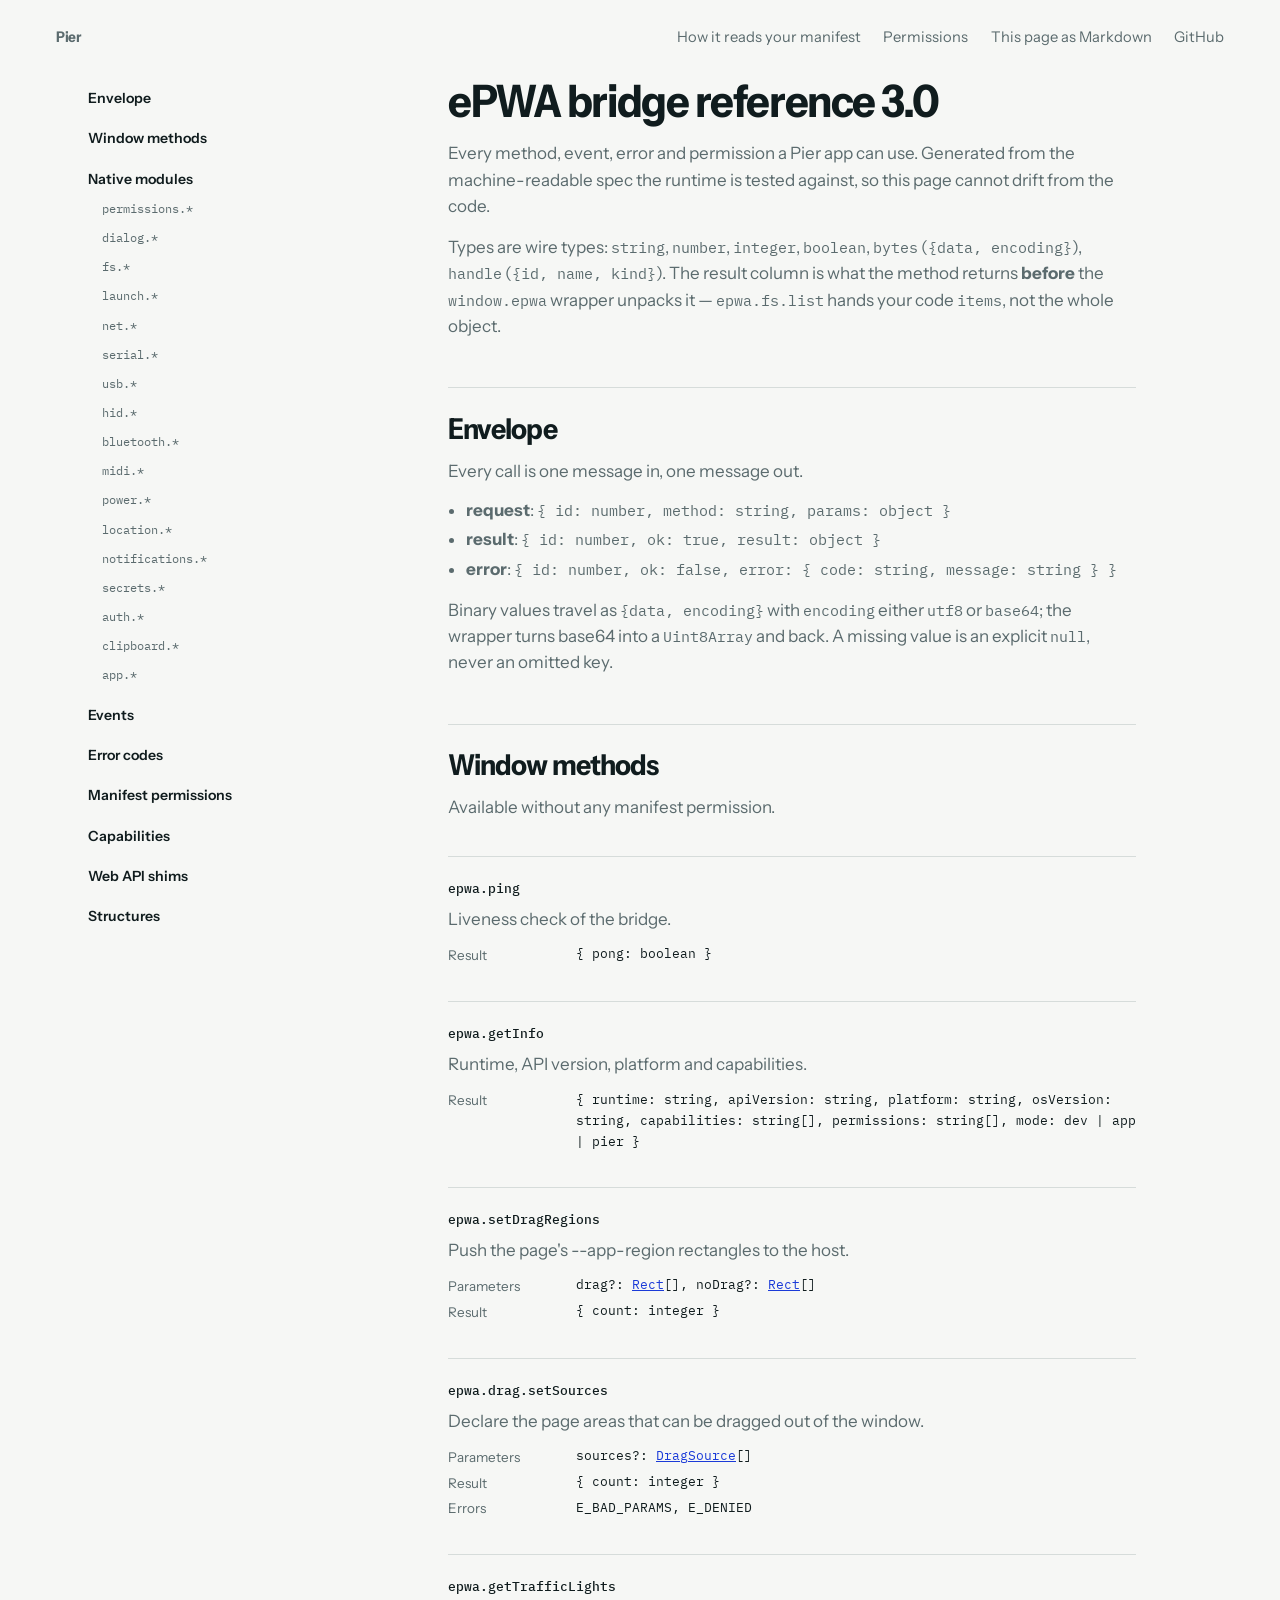
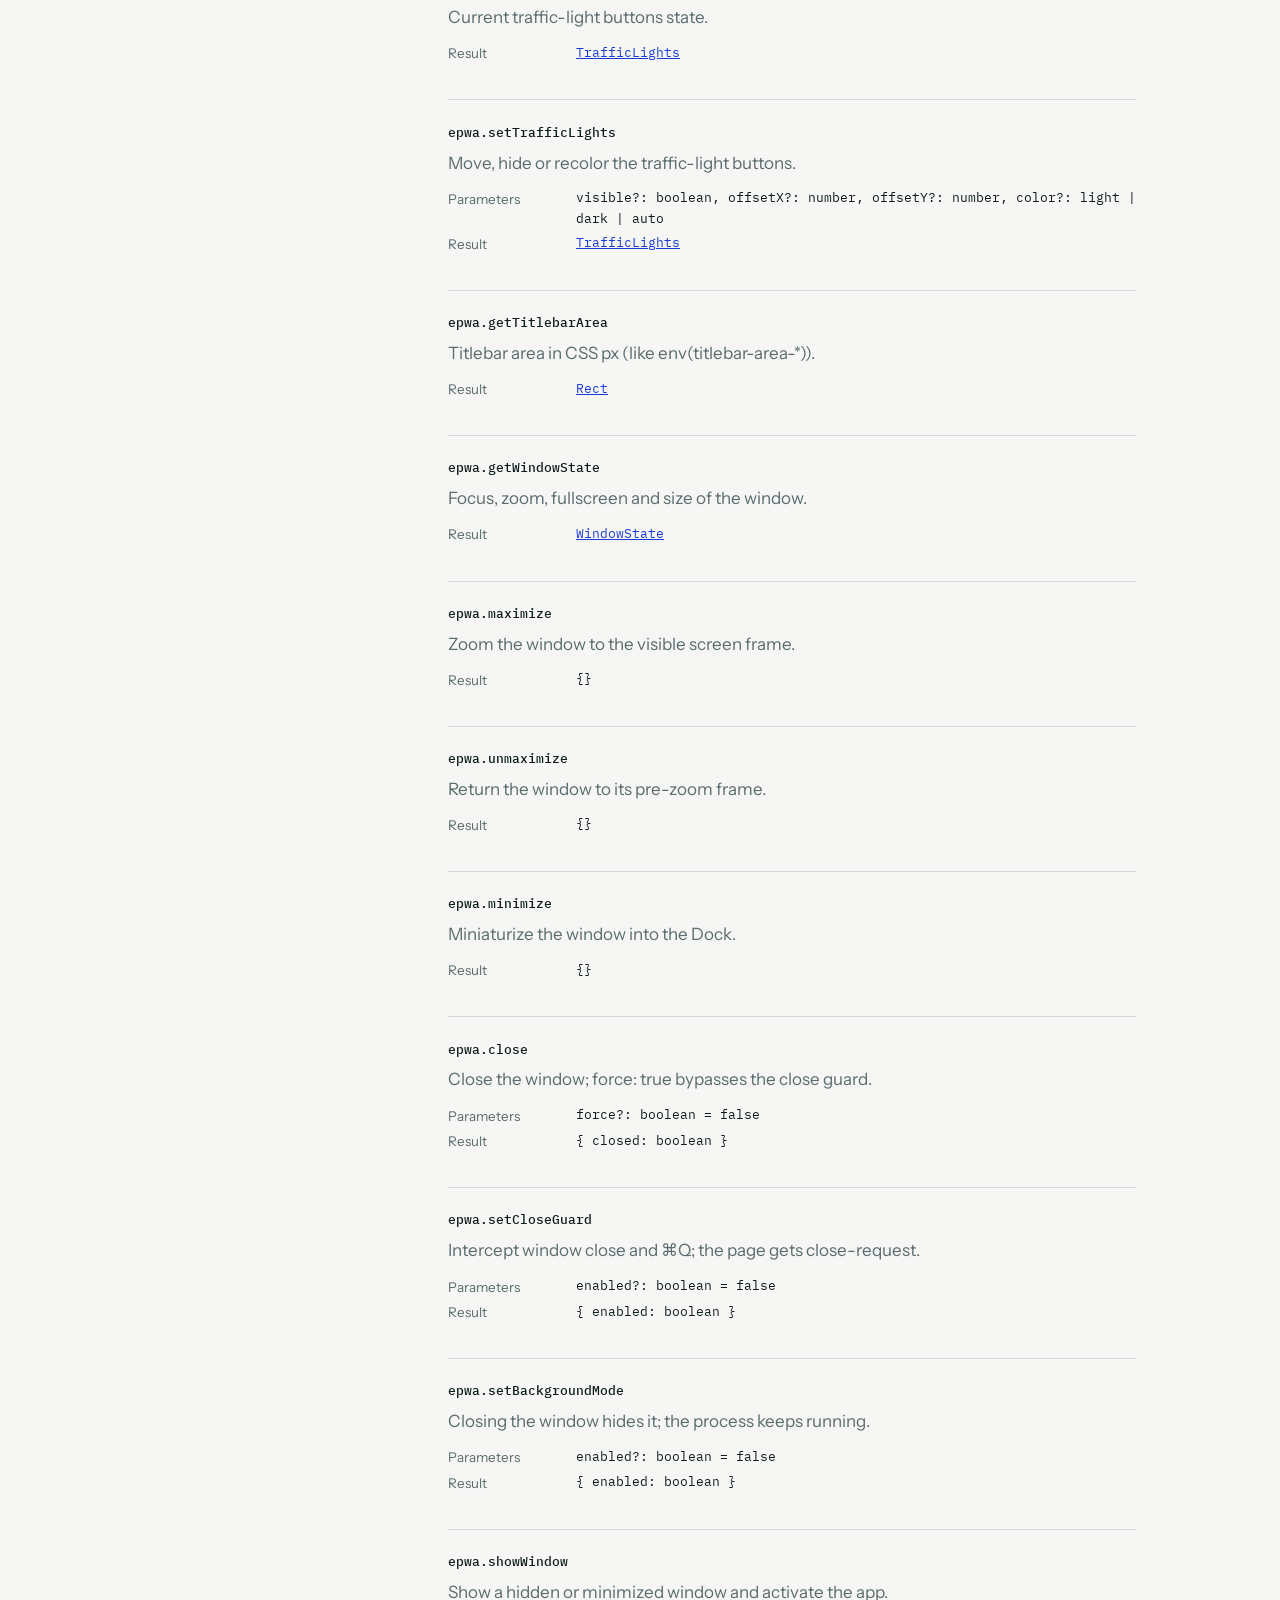
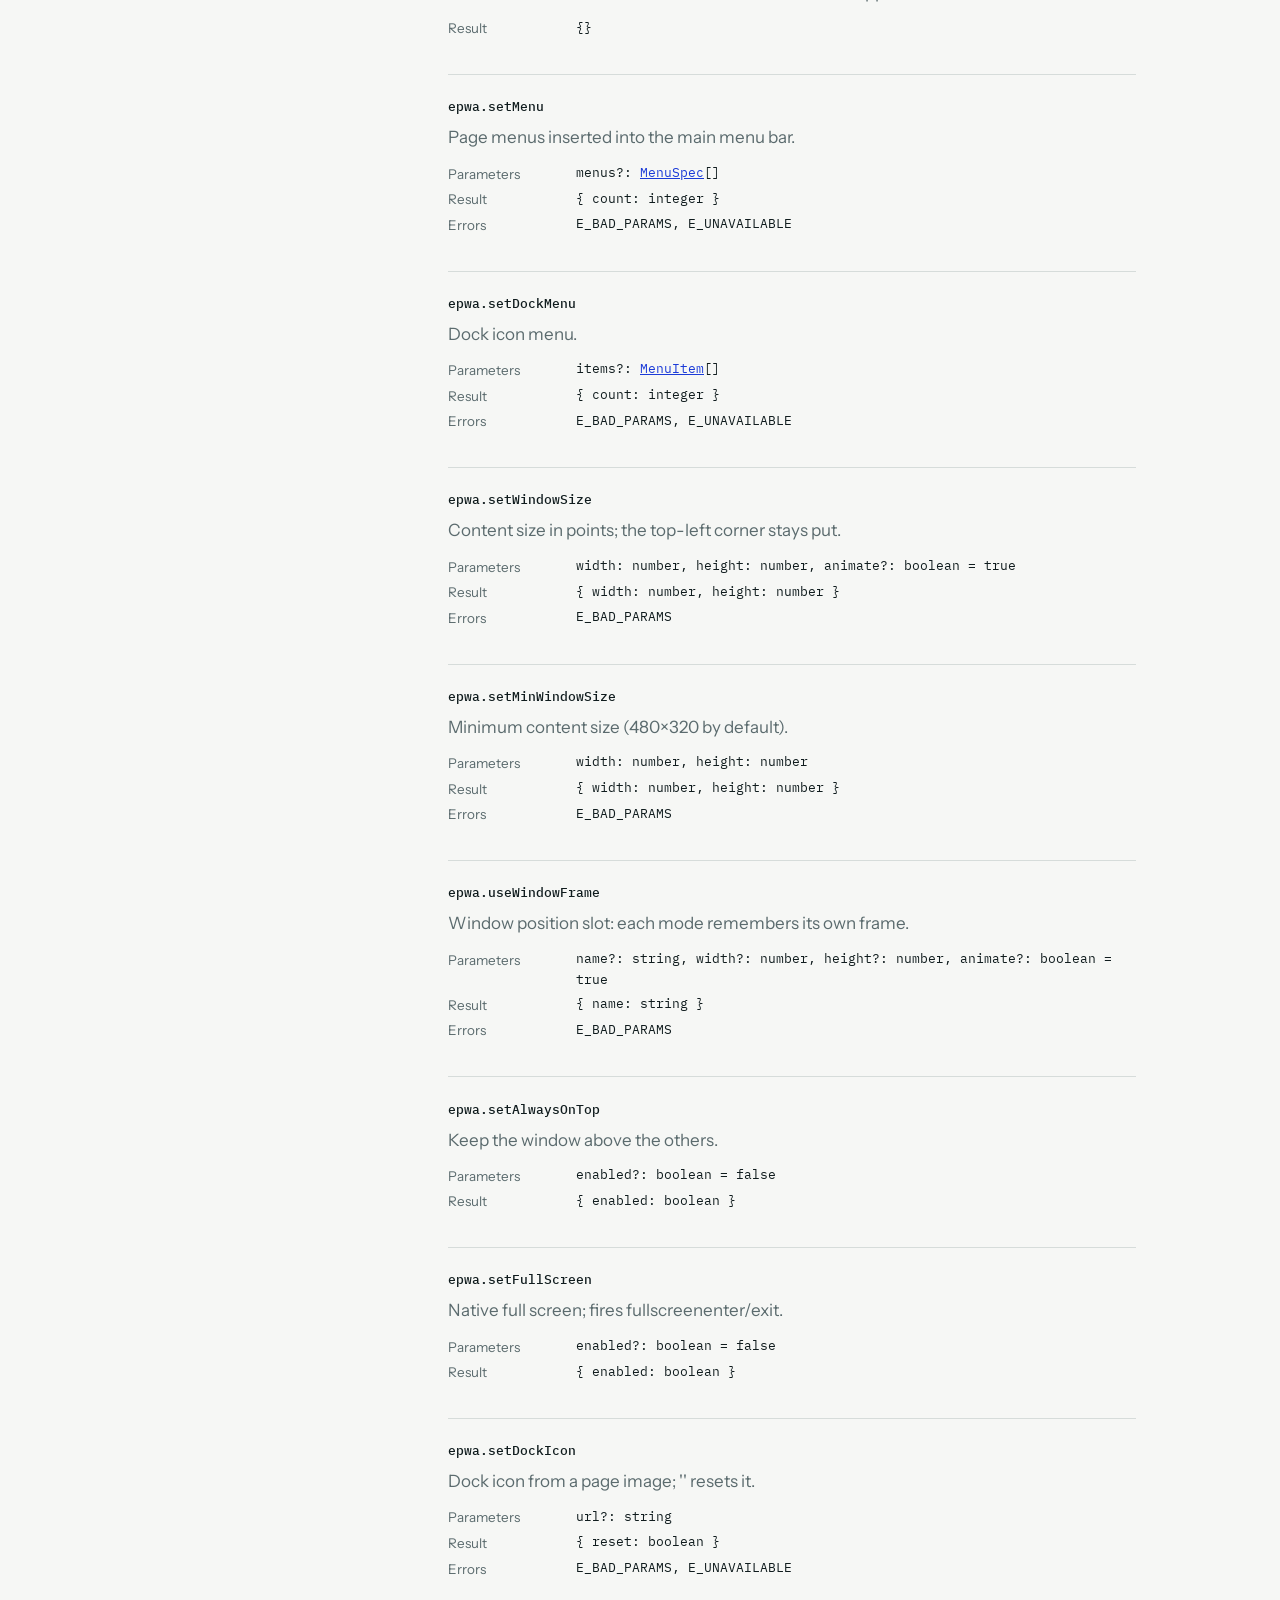
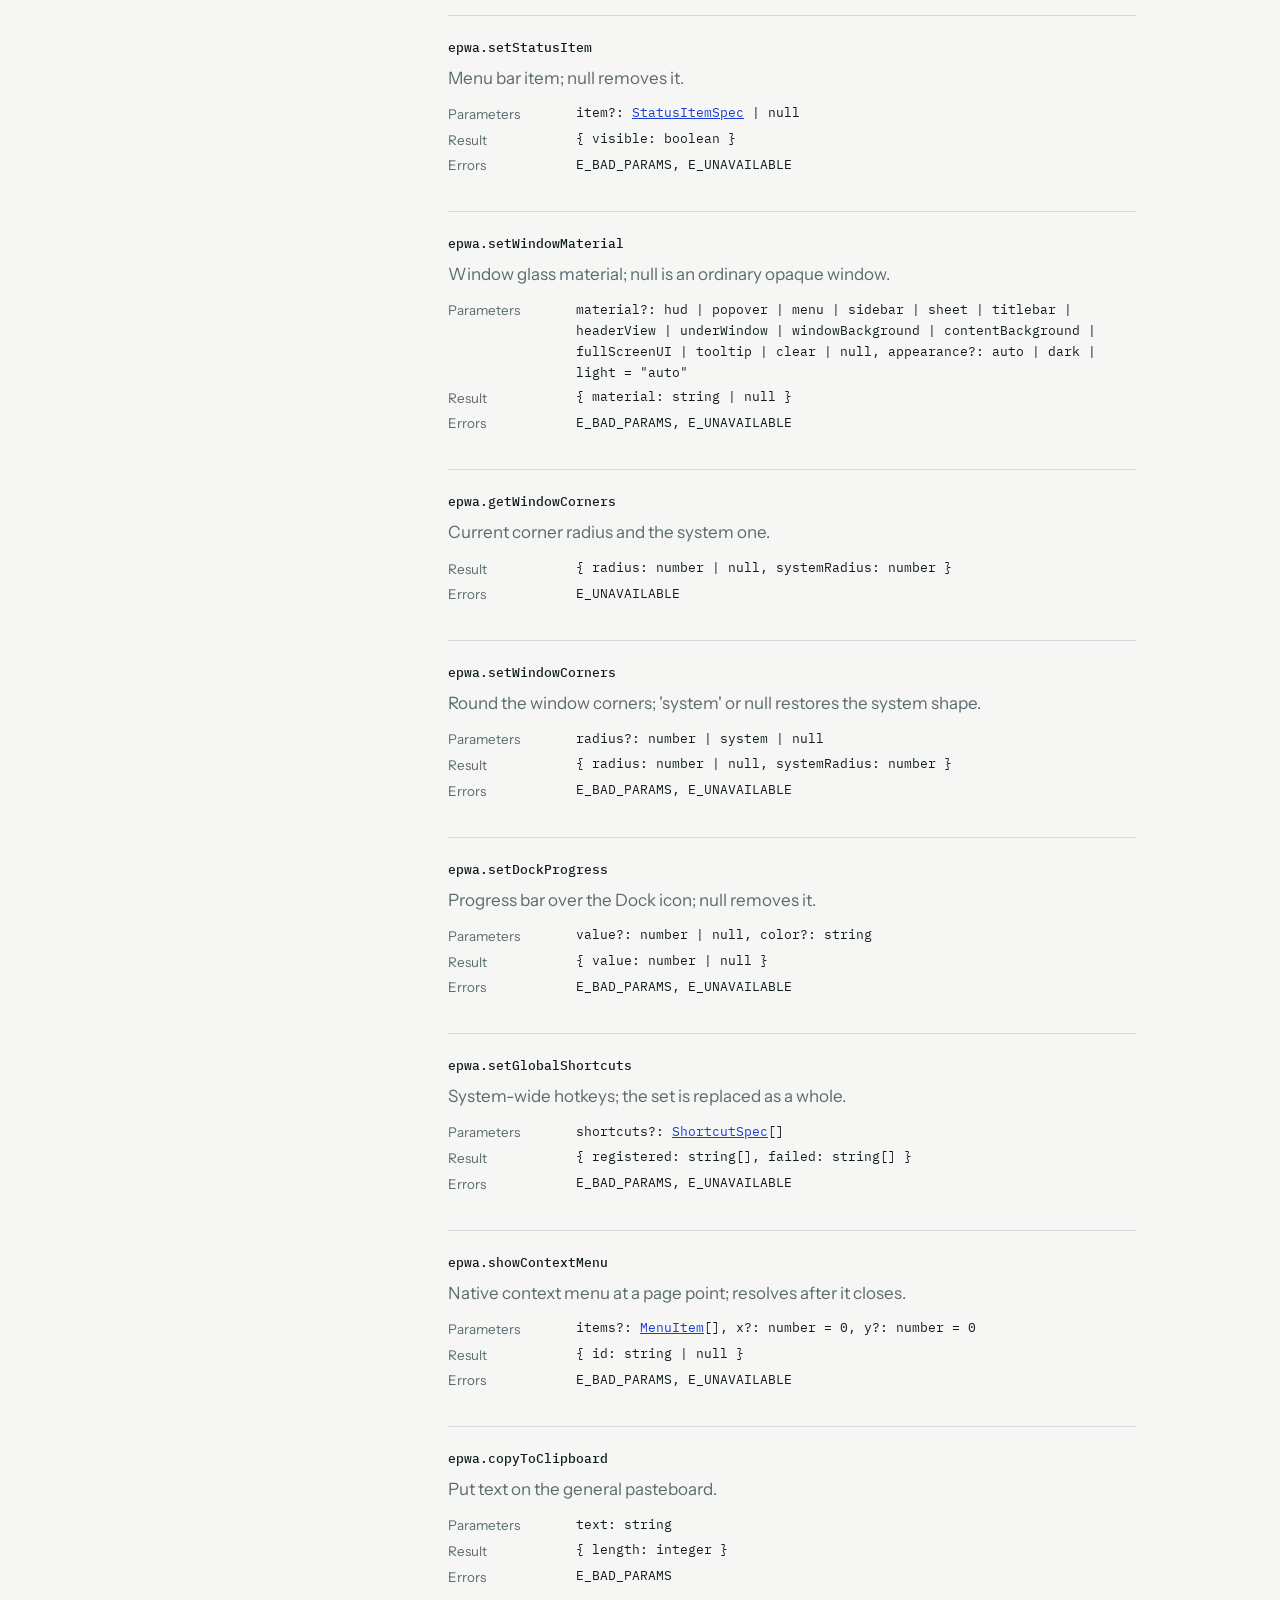
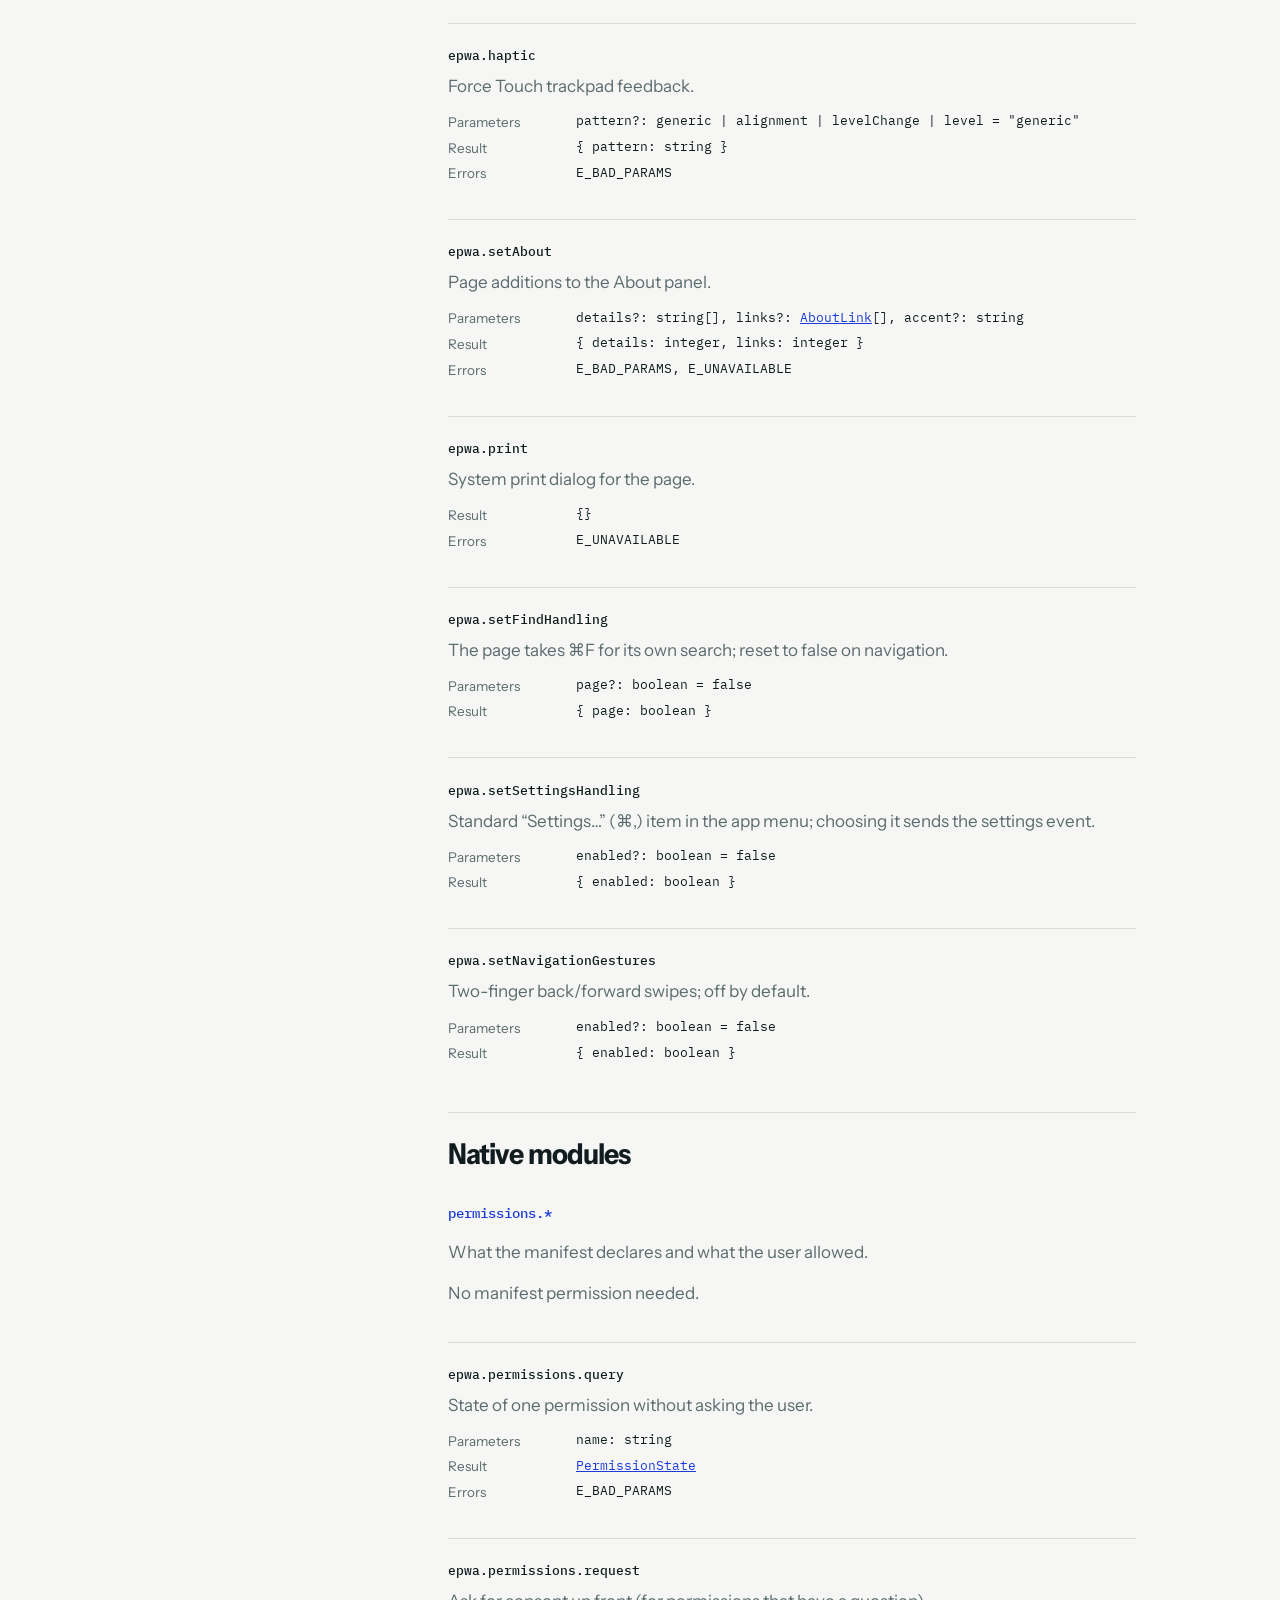
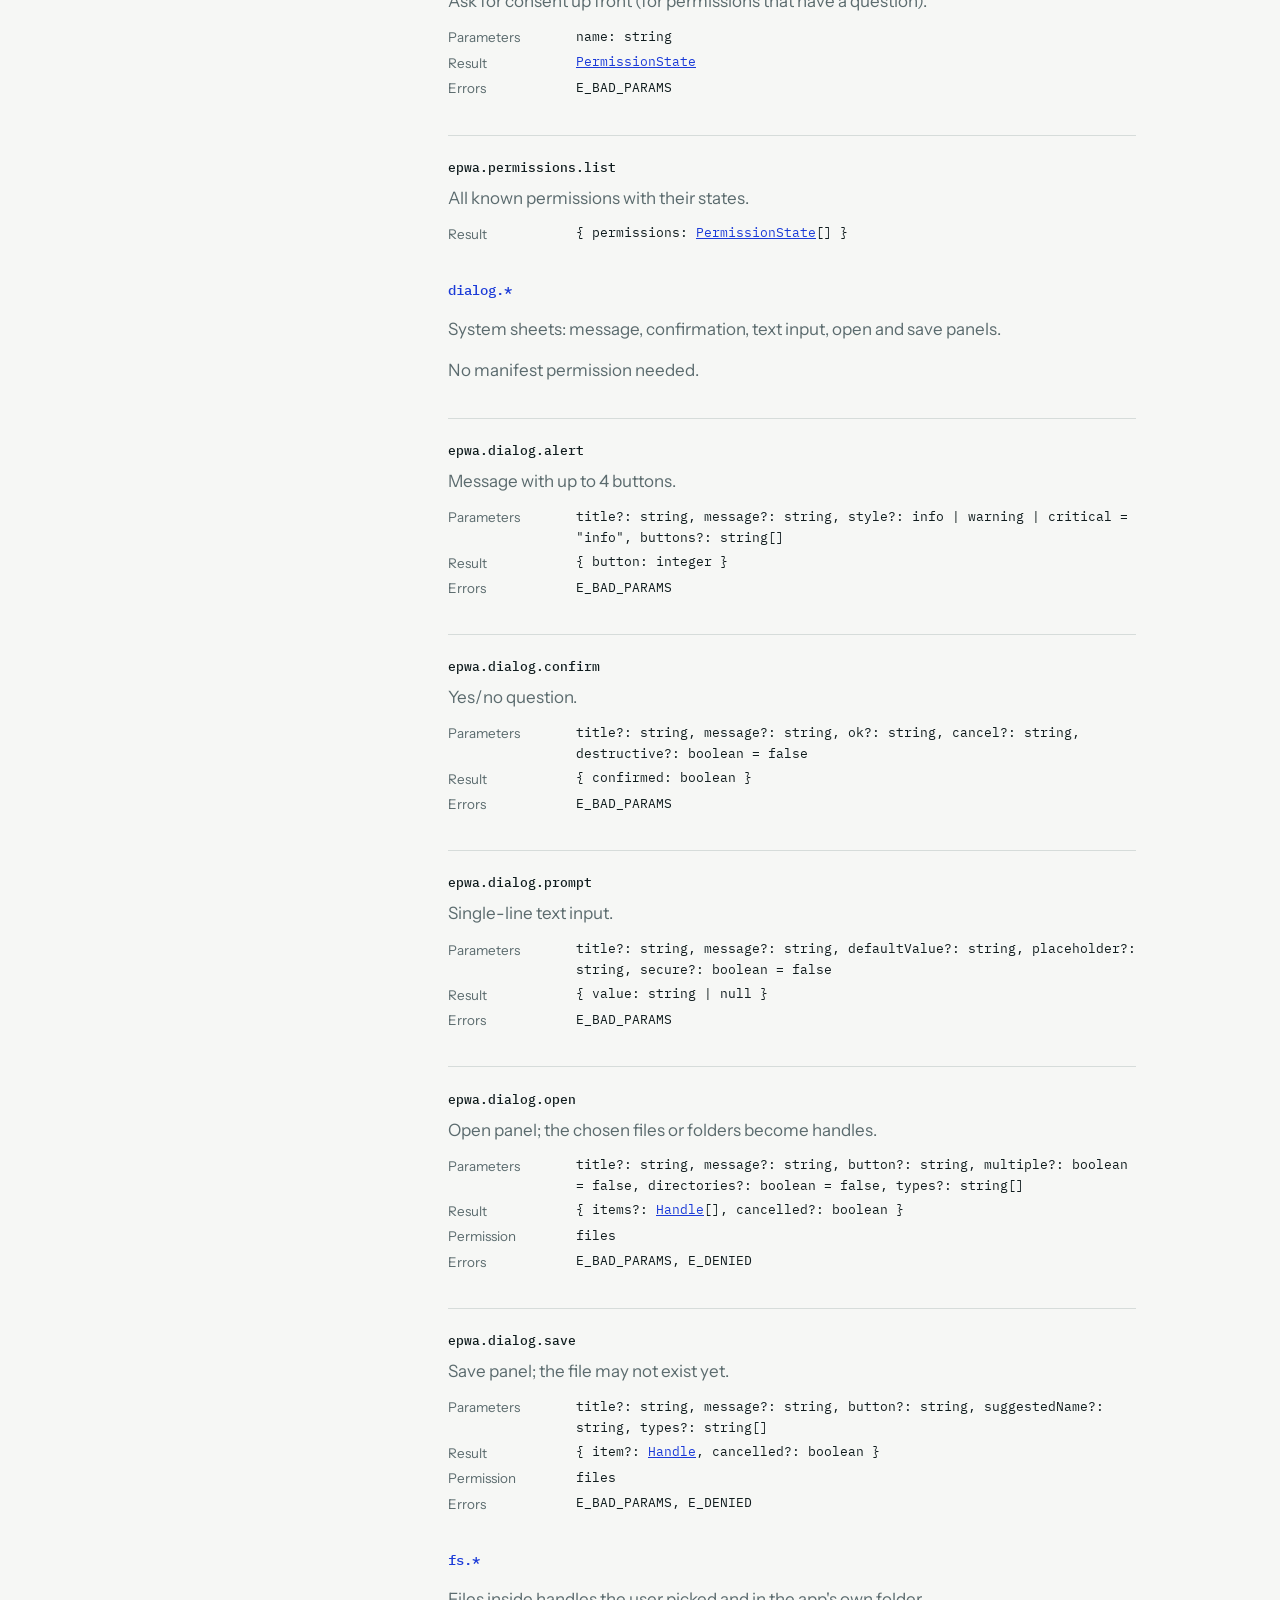
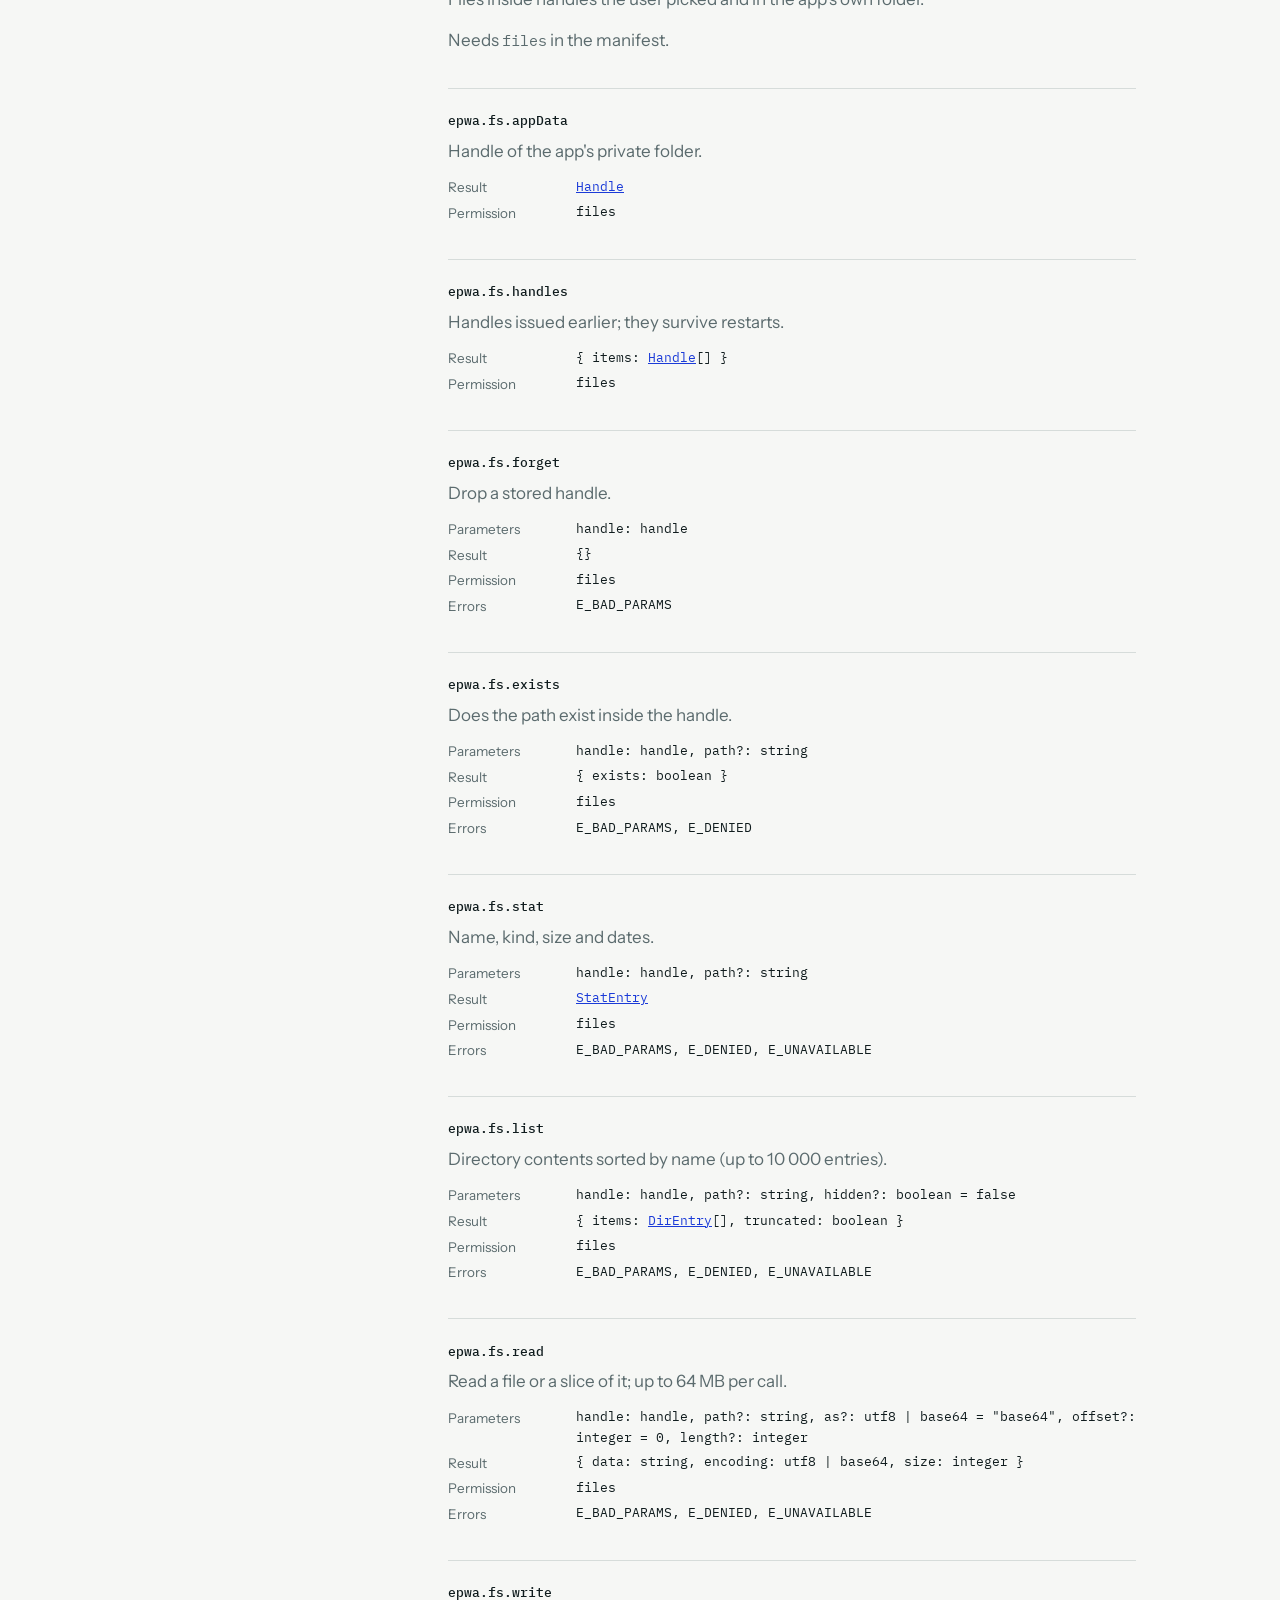
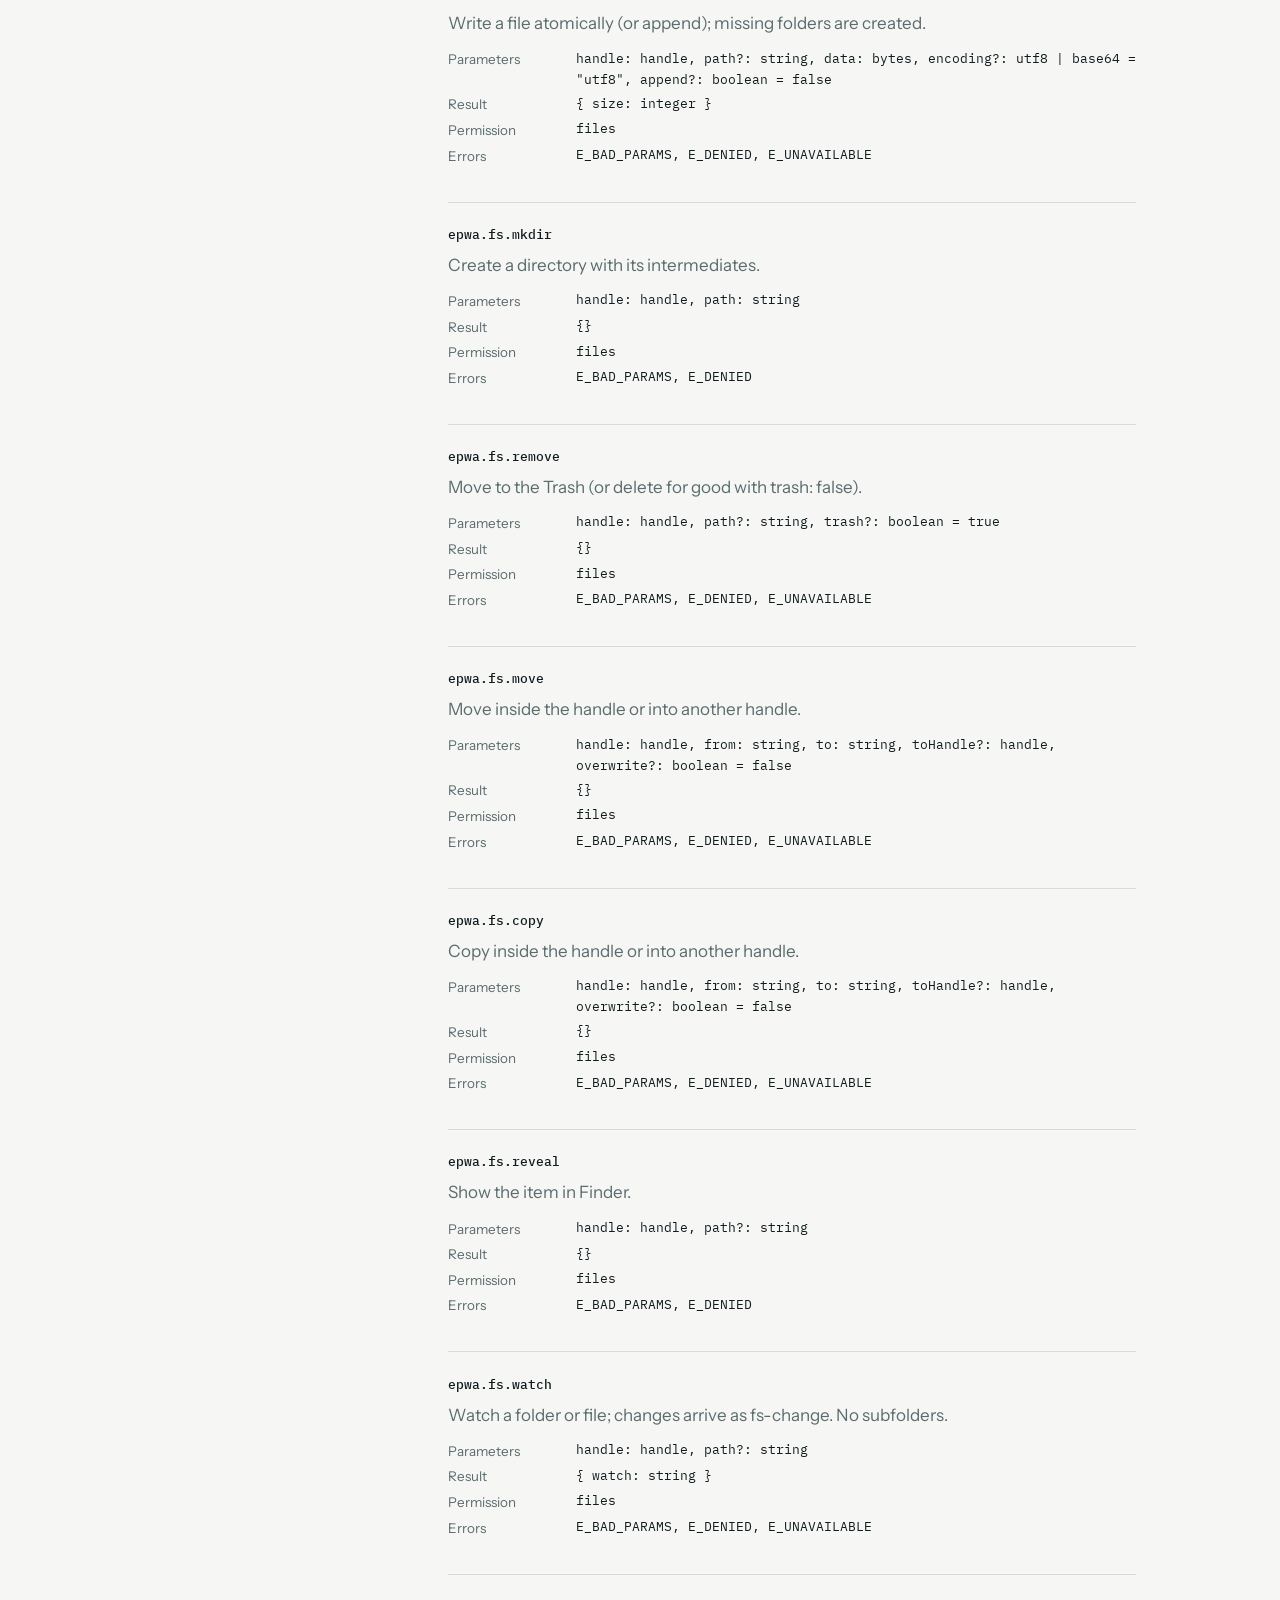
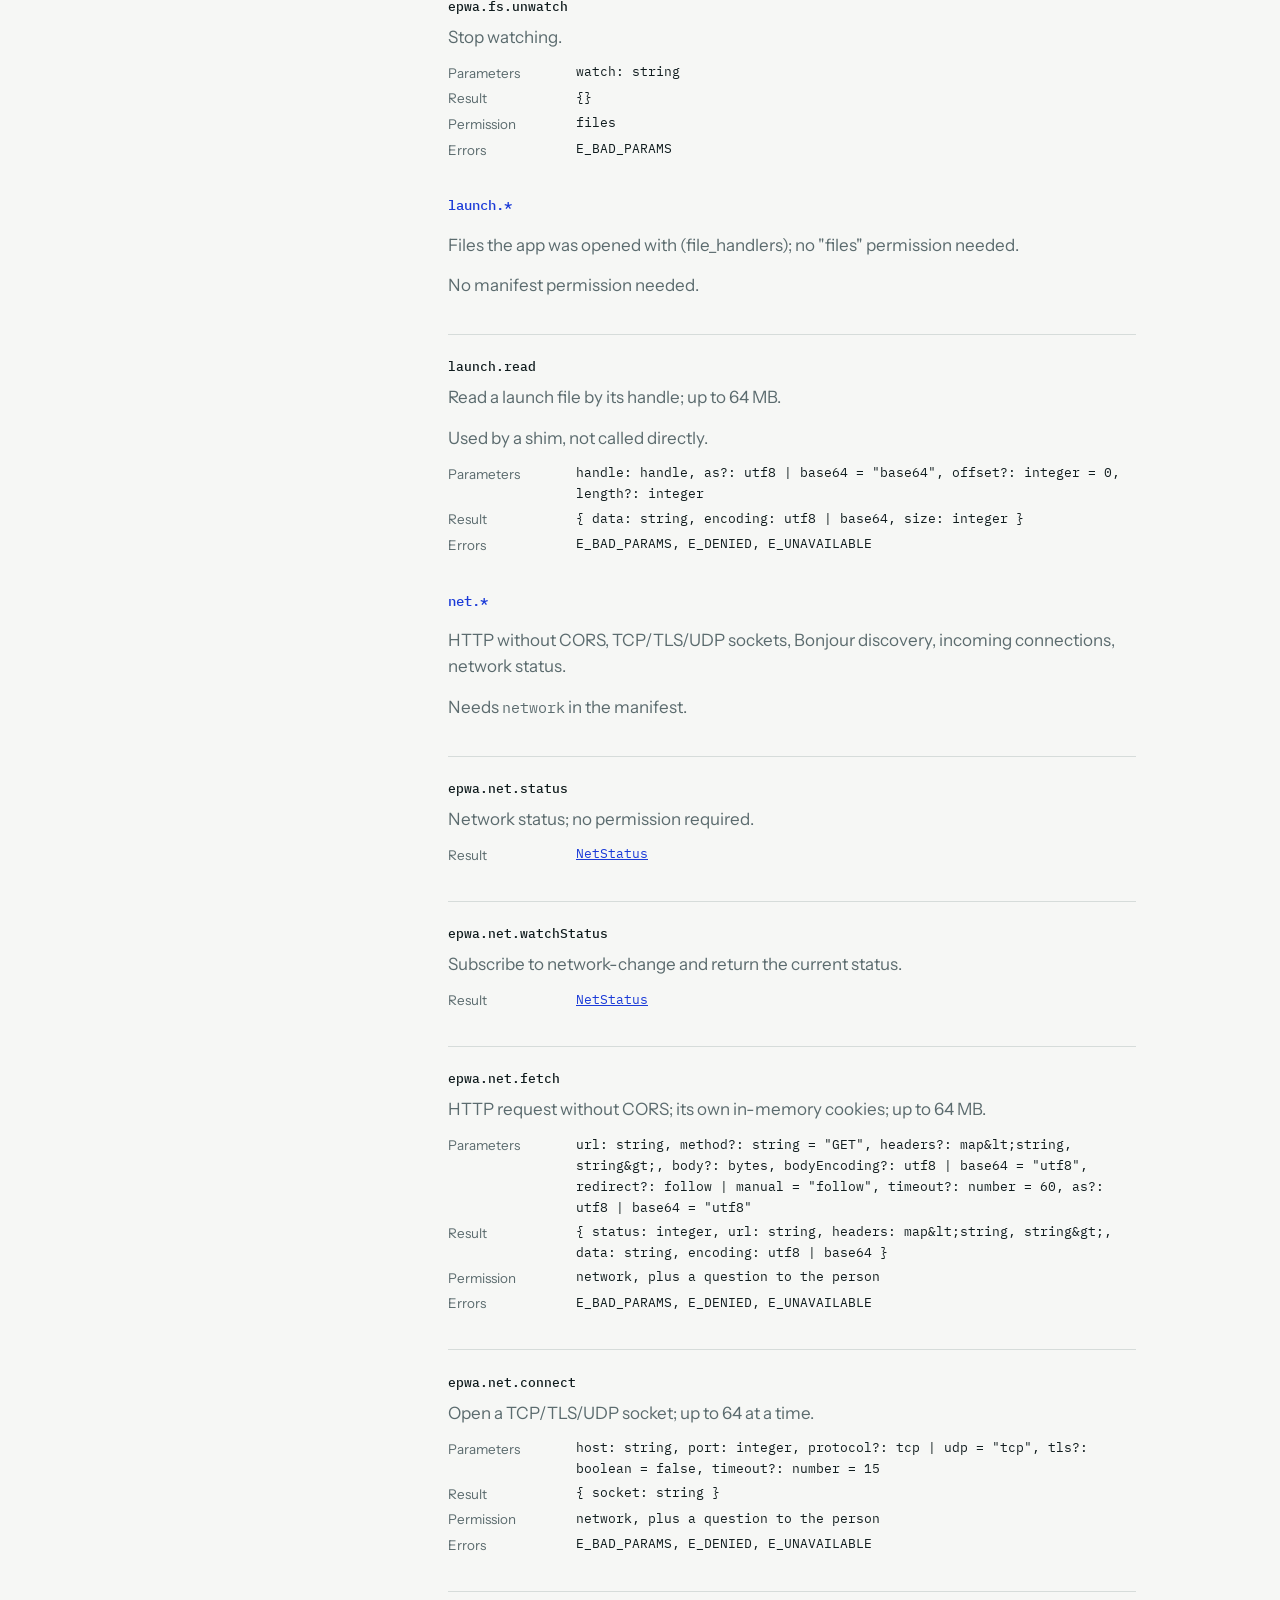
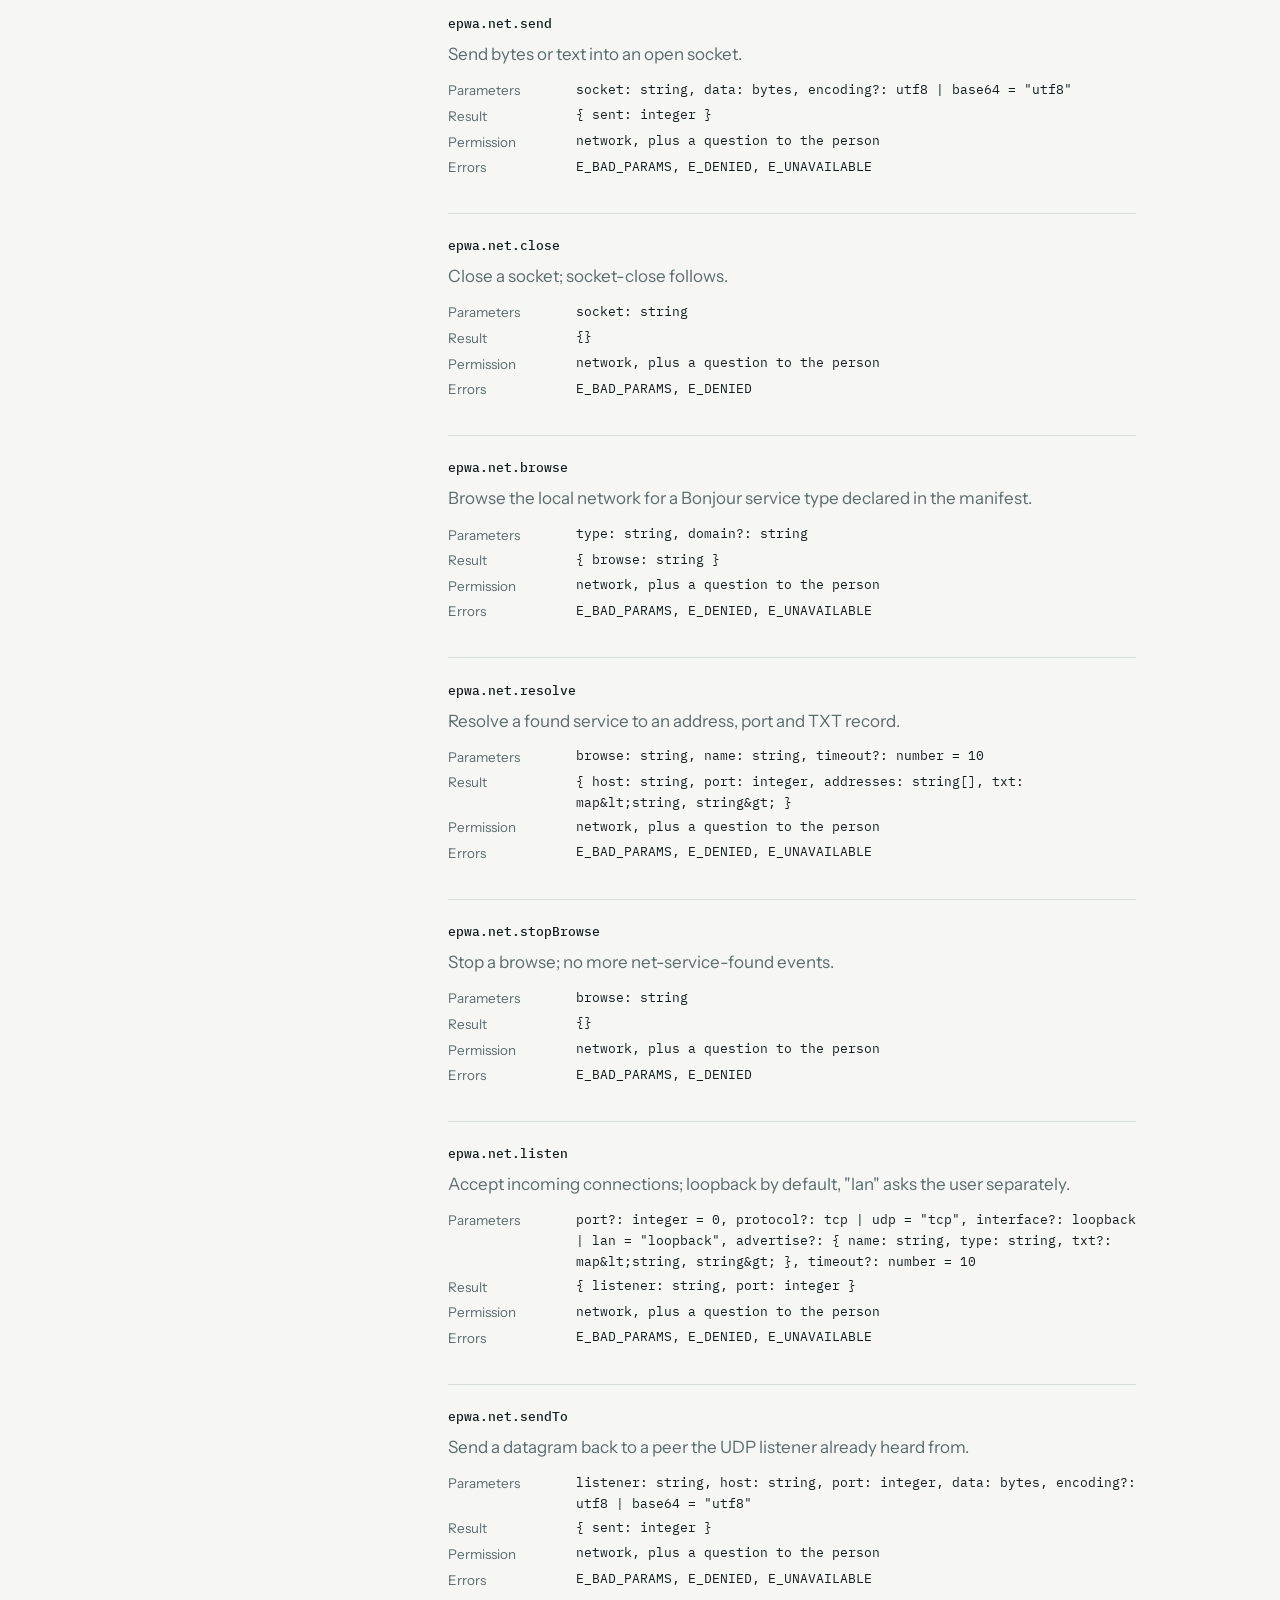
==== commit 1362b0e7: "Reference: methods as entries, not table rows Co-Authored-By: Claude Opus 5 <noreply@anthropic.com>" ====
--- a/reference.html
+++ b/reference.html
@@ -102,178 +102,593 @@
 <p>Binary values travel as <code>{data, encoding}</code> with <code>encoding</code> either <code>utf8</code> or <code>base64</code>; the wrapper turns base64 into a <code>Uint8Array</code> and back. A missing value is an explicit <code>null</code>, never an omitted key.</p>
 <h2 id="window-methods">Window methods</h2>
 <p>Available without any manifest permission.</p>
-<table><thead><tr><th>Call</th><th>What it does</th><th>Parameters</th><th>Result</th><th>Errors</th></tr></thead><tbody><tr><td><code>epwa.ping</code></td><td>Liveness check of the bridge.</td><td>—</td><td>{ pong: boolean }</td><td>—</td></tr><tr><td><code>epwa.getInfo</code></td><td>Runtime, API version, platform and capabilities.</td><td>—</td><td>{ runtime: string, apiVersion: string, platform: string, osVersion: string, capabilities: string[], permissions: string[], mode: <code>dev</code> | <code>app</code> | <code>pier</code> }</td><td>—</td></tr><tr><td><code>epwa.setDragRegions</code></td><td>Push the page's --app-region rectangles to the host.</td><td><code>drag</code>?: <a href="#rect">Rect</a>[]<br><code>noDrag</code>?: <a href="#rect">Rect</a>[]</td><td>{ count: integer }</td><td>—</td></tr><tr><td><code>epwa.drag.setSources</code></td><td>Declare the page areas that can be dragged out of the window.</td><td><code>sources</code>?: <a href="#dragsource">DragSource</a>[]</td><td>{ count: integer }</td><td><code>E_BAD_PARAMS</code>, <code>E_DENIED</code></td></tr><tr><td><code>epwa.getTrafficLights</code></td><td>Current traffic-light buttons state.</td><td>—</td><td><a href="#trafficlights">TrafficLights</a></td><td>—</td></tr><tr><td><code>epwa.setTrafficLights</code></td><td>Move, hide or recolor the traffic-light buttons.</td><td><code>visible</code>?: boolean<br><code>offsetX</code>?: number<br><code>offsetY</code>?: number<br><code>color</code>?: <code>light</code> | <code>dark</code> | <code>auto</code></td><td><a href="#trafficlights">TrafficLights</a></td><td>—</td></tr><tr><td><code>epwa.getTitlebarArea</code></td><td>Titlebar area in CSS px (like env(titlebar-area-*)).</td><td>—</td><td><a href="#rect">Rect</a></td><td>—</td></tr><tr><td><code>epwa.getWindowState</code></td><td>Focus, zoom, fullscreen and size of the window.</td><td>—</td><td><a href="#windowstate">WindowState</a></td><td>—</td></tr><tr><td><code>epwa.maximize</code></td><td>Zoom the window to the visible screen frame.</td><td>—</td><td>{}</td><td>—</td></tr><tr><td><code>epwa.unmaximize</code></td><td>Return the window to its pre-zoom frame.</td><td>—</td><td>{}</td><td>—</td></tr><tr><td><code>epwa.minimize</code></td><td>Miniaturize the window into the Dock.</td><td>—</td><td>{}</td><td>—</td></tr><tr><td><code>epwa.close</code></td><td>Close the window; force: true bypasses the close guard.</td><td><code>force</code>?: boolean = <code>false</code></td><td>{ closed: boolean }</td><td>—</td></tr><tr><td><code>epwa.setCloseGuard</code></td><td>Intercept window close and ⌘Q; the page gets close-request.</td><td><code>enabled</code>?: boolean = <code>false</code></td><td>{ enabled: boolean }</td><td>—</td></tr><tr><td><code>epwa.setBackgroundMode</code></td><td>Closing the window hides it; the process keeps running.</td><td><code>enabled</code>?: boolean = <code>false</code></td><td>{ enabled: boolean }</td><td>—</td></tr><tr><td><code>epwa.showWindow</code></td><td>Show a hidden or minimized window and activate the app.</td><td>—</td><td>{}</td><td>—</td></tr><tr><td><code>epwa.setMenu</code></td><td>Page menus inserted into the main menu bar.</td><td><code>menus</code>?: <a href="#menuspec">MenuSpec</a>[]</td><td>{ count: integer }</td><td><code>E_BAD_PARAMS</code>, <code>E_UNAVAILABLE</code></td></tr><tr><td><code>epwa.setDockMenu</code></td><td>Dock icon menu.</td><td><code>items</code>?: <a href="#menuitem">MenuItem</a>[]</td><td>{ count: integer }</td><td><code>E_BAD_PARAMS</code>, <code>E_UNAVAILABLE</code></td></tr><tr><td><code>epwa.setWindowSize</code></td><td>Content size in points; the top-left corner stays put.</td><td><code>width</code>: number<br><code>height</code>: number<br><code>animate</code>?: boolean = <code>true</code></td><td>{ width: number, height: number }</td><td><code>E_BAD_PARAMS</code></td></tr><tr><td><code>epwa.setMinWindowSize</code></td><td>Minimum content size (480×320 by default).</td><td><code>width</code>: number<br><code>height</code>: number</td><td>{ width: number, height: number }</td><td><code>E_BAD_PARAMS</code></td></tr><tr><td><code>epwa.useWindowFrame</code></td><td>Window position slot: each mode remembers its own frame.</td><td><code>name</code>?: string<br><code>width</code>?: number<br><code>height</code>?: number<br><code>animate</code>?: boolean = <code>true</code></td><td>{ name: string }</td><td><code>E_BAD_PARAMS</code></td></tr><tr><td><code>epwa.setAlwaysOnTop</code></td><td>Keep the window above the others.</td><td><code>enabled</code>?: boolean = <code>false</code></td><td>{ enabled: boolean }</td><td>—</td></tr><tr><td><code>epwa.setFullScreen</code></td><td>Native full screen; fires fullscreenenter/exit.</td><td><code>enabled</code>?: boolean = <code>false</code></td><td>{ enabled: boolean }</td><td>—</td></tr><tr><td><code>epwa.setDockIcon</code></td><td>Dock icon from a page image; '' resets it.</td><td><code>url</code>?: string</td><td>{ reset: boolean }</td><td><code>E_BAD_PARAMS</code>, <code>E_UNAVAILABLE</code></td></tr><tr><td><code>epwa.setStatusItem</code></td><td>Menu bar item; null removes it.</td><td><code>item</code>?: <a href="#statusitemspec">StatusItemSpec</a> | null</td><td>{ visible: boolean }</td><td><code>E_BAD_PARAMS</code>, <code>E_UNAVAILABLE</code></td></tr><tr><td><code>epwa.setWindowMaterial</code></td><td>Window glass material; null is an ordinary opaque window.</td><td><code>material</code>?: <code>hud</code> | <code>popover</code> | <code>menu</code> | <code>sidebar</code> | <code>sheet</code> | <code>titlebar</code> | <code>headerView</code> | <code>underWindow</code> | <code>windowBackground</code> | <code>contentBackground</code> | <code>fullScreenUI</code> | <code>tooltip</code> | <code>clear</code> | null<br><code>appearance</code>?: <code>auto</code> | <code>dark</code> | <code>light</code> = <code>"auto"</code></td><td>{ material: string | null }</td><td><code>E_BAD_PARAMS</code>, <code>E_UNAVAILABLE</code></td></tr><tr><td><code>epwa.getWindowCorners</code></td><td>Current corner radius and the system one.</td><td>—</td><td>{ radius: number | null, systemRadius: number }</td><td><code>E_UNAVAILABLE</code></td></tr><tr><td><code>epwa.setWindowCorners</code></td><td>Round the window corners; 'system' or null restores the system shape.</td><td><code>radius</code>?: number | <code>system</code> | null</td><td>{ radius: number | null, systemRadius: number }</td><td><code>E_BAD_PARAMS</code>, <code>E_UNAVAILABLE</code></td></tr><tr><td><code>epwa.setDockProgress</code></td><td>Progress bar over the Dock icon; null removes it.</td><td><code>value</code>?: number | null<br><code>color</code>?: string</td><td>{ value: number | null }</td><td><code>E_BAD_PARAMS</code>, <code>E_UNAVAILABLE</code></td></tr><tr><td><code>epwa.setGlobalShortcuts</code></td><td>System-wide hotkeys; the set is replaced as a whole.</td><td><code>shortcuts</code>?: <a href="#shortcutspec">ShortcutSpec</a>[]</td><td>{ registered: string[], failed: string[] }</td><td><code>E_BAD_PARAMS</code>, <code>E_UNAVAILABLE</code></td></tr><tr><td><code>epwa.showContextMenu</code></td><td>Native context menu at a page point; resolves after it closes.</td><td><code>items</code>?: <a href="#menuitem">MenuItem</a>[]<br><code>x</code>?: number = <code>0</code><br><code>y</code>?: number = <code>0</code></td><td>{ id: string | null }</td><td><code>E_BAD_PARAMS</code>, <code>E_UNAVAILABLE</code></td></tr><tr><td><code>epwa.copyToClipboard</code></td><td>Put text on the general pasteboard.</td><td><code>text</code>: string</td><td>{ length: integer }</td><td><code>E_BAD_PARAMS</code></td></tr><tr><td><code>epwa.haptic</code></td><td>Force Touch trackpad feedback.</td><td><code>pattern</code>?: <code>generic</code> | <code>alignment</code> | <code>levelChange</code> | <code>level</code> = <code>"generic"</code></td><td>{ pattern: string }</td><td><code>E_BAD_PARAMS</code></td></tr><tr><td><code>epwa.setAbout</code></td><td>Page additions to the About panel.</td><td><code>details</code>?: string[]<br><code>links</code>?: <a href="#aboutlink">AboutLink</a>[]<br><code>accent</code>?: string</td><td>{ details: integer, links: integer }</td><td><code>E_BAD_PARAMS</code>, <code>E_UNAVAILABLE</code></td></tr><tr><td><code>epwa.print</code></td><td>System print dialog for the page.</td><td>—</td><td>{}</td><td><code>E_UNAVAILABLE</code></td></tr><tr><td><code>epwa.setFindHandling</code></td><td>The page takes ⌘F for its own search; reset to false on navigation.</td><td><code>page</code>?: boolean = <code>false</code></td><td>{ page: boolean }</td><td>—</td></tr><tr><td><code>epwa.setSettingsHandling</code></td><td>Standard “Settings…” (⌘,) item in the app menu; choosing it sends the settings event.</td><td><code>enabled</code>?: boolean = <code>false</code></td><td>{ enabled: boolean }</td><td>—</td></tr><tr><td><code>epwa.setNavigationGestures</code></td><td>Two-finger back/forward swipes; off by default.</td><td><code>enabled</code>?: boolean = <code>false</code></td><td>{ enabled: boolean }</td><td>—</td></tr></tbody></table>
+<h4 id="epwa-ping"><code>epwa.ping</code></h4>
+<p>Liveness check of the bridge.</p>
+<dl><dt>Result</dt><dd>{ pong: boolean }</dd></dl>
+<h4 id="epwa-getinfo"><code>epwa.getInfo</code></h4>
+<p>Runtime, API version, platform and capabilities.</p>
+<dl><dt>Result</dt><dd>{ runtime: string, apiVersion: string, platform: string, osVersion: string, capabilities: string[], permissions: string[], mode: <code>dev</code> | <code>app</code> | <code>pier</code> }</dd></dl>
+<h4 id="epwa-setdragregions"><code>epwa.setDragRegions</code></h4>
+<p>Push the page's --app-region rectangles to the host.</p>
+<dl><dt>Parameters</dt><dd><code>drag</code>?: <a href="#rect">Rect</a>[], <code>noDrag</code>?: <a href="#rect">Rect</a>[]</dd><dt>Result</dt><dd>{ count: integer }</dd></dl>
+<h4 id="epwa-drag-setsources"><code>epwa.drag.setSources</code></h4>
+<p>Declare the page areas that can be dragged out of the window.</p>
+<dl><dt>Parameters</dt><dd><code>sources</code>?: <a href="#dragsource">DragSource</a>[]</dd><dt>Result</dt><dd>{ count: integer }</dd><dt>Errors</dt><dd><code>E_BAD_PARAMS</code>, <code>E_DENIED</code></dd></dl>
+<h4 id="epwa-gettrafficlights"><code>epwa.getTrafficLights</code></h4>
+<p>Current traffic-light buttons state.</p>
+<dl><dt>Result</dt><dd><a href="#trafficlights">TrafficLights</a></dd></dl>
+<h4 id="epwa-settrafficlights"><code>epwa.setTrafficLights</code></h4>
+<p>Move, hide or recolor the traffic-light buttons.</p>
+<dl><dt>Parameters</dt><dd><code>visible</code>?: boolean, <code>offsetX</code>?: number, <code>offsetY</code>?: number, <code>color</code>?: <code>light</code> | <code>dark</code> | <code>auto</code></dd><dt>Result</dt><dd><a href="#trafficlights">TrafficLights</a></dd></dl>
+<h4 id="epwa-gettitlebararea"><code>epwa.getTitlebarArea</code></h4>
+<p>Titlebar area in CSS px (like env(titlebar-area-*)).</p>
+<dl><dt>Result</dt><dd><a href="#rect">Rect</a></dd></dl>
+<h4 id="epwa-getwindowstate"><code>epwa.getWindowState</code></h4>
+<p>Focus, zoom, fullscreen and size of the window.</p>
+<dl><dt>Result</dt><dd><a href="#windowstate">WindowState</a></dd></dl>
+<h4 id="epwa-maximize"><code>epwa.maximize</code></h4>
+<p>Zoom the window to the visible screen frame.</p>
+<dl><dt>Result</dt><dd>{}</dd></dl>
+<h4 id="epwa-unmaximize"><code>epwa.unmaximize</code></h4>
+<p>Return the window to its pre-zoom frame.</p>
+<dl><dt>Result</dt><dd>{}</dd></dl>
+<h4 id="epwa-minimize"><code>epwa.minimize</code></h4>
+<p>Miniaturize the window into the Dock.</p>
+<dl><dt>Result</dt><dd>{}</dd></dl>
+<h4 id="epwa-close"><code>epwa.close</code></h4>
+<p>Close the window; force: true bypasses the close guard.</p>
+<dl><dt>Parameters</dt><dd><code>force</code>?: boolean = <code>false</code></dd><dt>Result</dt><dd>{ closed: boolean }</dd></dl>
+<h4 id="epwa-setcloseguard"><code>epwa.setCloseGuard</code></h4>
+<p>Intercept window close and ⌘Q; the page gets close-request.</p>
+<dl><dt>Parameters</dt><dd><code>enabled</code>?: boolean = <code>false</code></dd><dt>Result</dt><dd>{ enabled: boolean }</dd></dl>
+<h4 id="epwa-setbackgroundmode"><code>epwa.setBackgroundMode</code></h4>
+<p>Closing the window hides it; the process keeps running.</p>
+<dl><dt>Parameters</dt><dd><code>enabled</code>?: boolean = <code>false</code></dd><dt>Result</dt><dd>{ enabled: boolean }</dd></dl>
+<h4 id="epwa-showwindow"><code>epwa.showWindow</code></h4>
+<p>Show a hidden or minimized window and activate the app.</p>
+<dl><dt>Result</dt><dd>{}</dd></dl>
+<h4 id="epwa-setmenu"><code>epwa.setMenu</code></h4>
+<p>Page menus inserted into the main menu bar.</p>
+<dl><dt>Parameters</dt><dd><code>menus</code>?: <a href="#menuspec">MenuSpec</a>[]</dd><dt>Result</dt><dd>{ count: integer }</dd><dt>Errors</dt><dd><code>E_BAD_PARAMS</code>, <code>E_UNAVAILABLE</code></dd></dl>
+<h4 id="epwa-setdockmenu"><code>epwa.setDockMenu</code></h4>
+<p>Dock icon menu.</p>
+<dl><dt>Parameters</dt><dd><code>items</code>?: <a href="#menuitem">MenuItem</a>[]</dd><dt>Result</dt><dd>{ count: integer }</dd><dt>Errors</dt><dd><code>E_BAD_PARAMS</code>, <code>E_UNAVAILABLE</code></dd></dl>
+<h4 id="epwa-setwindowsize"><code>epwa.setWindowSize</code></h4>
+<p>Content size in points; the top-left corner stays put.</p>
+<dl><dt>Parameters</dt><dd><code>width</code>: number, <code>height</code>: number, <code>animate</code>?: boolean = <code>true</code></dd><dt>Result</dt><dd>{ width: number, height: number }</dd><dt>Errors</dt><dd><code>E_BAD_PARAMS</code></dd></dl>
+<h4 id="epwa-setminwindowsize"><code>epwa.setMinWindowSize</code></h4>
+<p>Minimum content size (480×320 by default).</p>
+<dl><dt>Parameters</dt><dd><code>width</code>: number, <code>height</code>: number</dd><dt>Result</dt><dd>{ width: number, height: number }</dd><dt>Errors</dt><dd><code>E_BAD_PARAMS</code></dd></dl>
+<h4 id="epwa-usewindowframe"><code>epwa.useWindowFrame</code></h4>
+<p>Window position slot: each mode remembers its own frame.</p>
+<dl><dt>Parameters</dt><dd><code>name</code>?: string, <code>width</code>?: number, <code>height</code>?: number, <code>animate</code>?: boolean = <code>true</code></dd><dt>Result</dt><dd>{ name: string }</dd><dt>Errors</dt><dd><code>E_BAD_PARAMS</code></dd></dl>
+<h4 id="epwa-setalwaysontop"><code>epwa.setAlwaysOnTop</code></h4>
+<p>Keep the window above the others.</p>
+<dl><dt>Parameters</dt><dd><code>enabled</code>?: boolean = <code>false</code></dd><dt>Result</dt><dd>{ enabled: boolean }</dd></dl>
+<h4 id="epwa-setfullscreen"><code>epwa.setFullScreen</code></h4>
+<p>Native full screen; fires fullscreenenter/exit.</p>
+<dl><dt>Parameters</dt><dd><code>enabled</code>?: boolean = <code>false</code></dd><dt>Result</dt><dd>{ enabled: boolean }</dd></dl>
+<h4 id="epwa-setdockicon"><code>epwa.setDockIcon</code></h4>
+<p>Dock icon from a page image; '' resets it.</p>
+<dl><dt>Parameters</dt><dd><code>url</code>?: string</dd><dt>Result</dt><dd>{ reset: boolean }</dd><dt>Errors</dt><dd><code>E_BAD_PARAMS</code>, <code>E_UNAVAILABLE</code></dd></dl>
+<h4 id="epwa-setstatusitem"><code>epwa.setStatusItem</code></h4>
+<p>Menu bar item; null removes it.</p>
+<dl><dt>Parameters</dt><dd><code>item</code>?: <a href="#statusitemspec">StatusItemSpec</a> | null</dd><dt>Result</dt><dd>{ visible: boolean }</dd><dt>Errors</dt><dd><code>E_BAD_PARAMS</code>, <code>E_UNAVAILABLE</code></dd></dl>
+<h4 id="epwa-setwindowmaterial"><code>epwa.setWindowMaterial</code></h4>
+<p>Window glass material; null is an ordinary opaque window.</p>
+<dl><dt>Parameters</dt><dd><code>material</code>?: <code>hud</code> | <code>popover</code> | <code>menu</code> | <code>sidebar</code> | <code>sheet</code> | <code>titlebar</code> | <code>headerView</code> | <code>underWindow</code> | <code>windowBackground</code> | <code>contentBackground</code> | <code>fullScreenUI</code> | <code>tooltip</code> | <code>clear</code> | null, <code>appearance</code>?: <code>auto</code> | <code>dark</code> | <code>light</code> = <code>"auto"</code></dd><dt>Result</dt><dd>{ material: string | null }</dd><dt>Errors</dt><dd><code>E_BAD_PARAMS</code>, <code>E_UNAVAILABLE</code></dd></dl>
+<h4 id="epwa-getwindowcorners"><code>epwa.getWindowCorners</code></h4>
+<p>Current corner radius and the system one.</p>
+<dl><dt>Result</dt><dd>{ radius: number | null, systemRadius: number }</dd><dt>Errors</dt><dd><code>E_UNAVAILABLE</code></dd></dl>
+<h4 id="epwa-setwindowcorners"><code>epwa.setWindowCorners</code></h4>
+<p>Round the window corners; 'system' or null restores the system shape.</p>
+<dl><dt>Parameters</dt><dd><code>radius</code>?: number | <code>system</code> | null</dd><dt>Result</dt><dd>{ radius: number | null, systemRadius: number }</dd><dt>Errors</dt><dd><code>E_BAD_PARAMS</code>, <code>E_UNAVAILABLE</code></dd></dl>
+<h4 id="epwa-setdockprogress"><code>epwa.setDockProgress</code></h4>
+<p>Progress bar over the Dock icon; null removes it.</p>
+<dl><dt>Parameters</dt><dd><code>value</code>?: number | null, <code>color</code>?: string</dd><dt>Result</dt><dd>{ value: number | null }</dd><dt>Errors</dt><dd><code>E_BAD_PARAMS</code>, <code>E_UNAVAILABLE</code></dd></dl>
+<h4 id="epwa-setglobalshortcuts"><code>epwa.setGlobalShortcuts</code></h4>
+<p>System-wide hotkeys; the set is replaced as a whole.</p>
+<dl><dt>Parameters</dt><dd><code>shortcuts</code>?: <a href="#shortcutspec">ShortcutSpec</a>[]</dd><dt>Result</dt><dd>{ registered: string[], failed: string[] }</dd><dt>Errors</dt><dd><code>E_BAD_PARAMS</code>, <code>E_UNAVAILABLE</code></dd></dl>
+<h4 id="epwa-showcontextmenu"><code>epwa.showContextMenu</code></h4>
+<p>Native context menu at a page point; resolves after it closes.</p>
+<dl><dt>Parameters</dt><dd><code>items</code>?: <a href="#menuitem">MenuItem</a>[], <code>x</code>?: number = <code>0</code>, <code>y</code>?: number = <code>0</code></dd><dt>Result</dt><dd>{ id: string | null }</dd><dt>Errors</dt><dd><code>E_BAD_PARAMS</code>, <code>E_UNAVAILABLE</code></dd></dl>
+<h4 id="epwa-copytoclipboard"><code>epwa.copyToClipboard</code></h4>
+<p>Put text on the general pasteboard.</p>
+<dl><dt>Parameters</dt><dd><code>text</code>: string</dd><dt>Result</dt><dd>{ length: integer }</dd><dt>Errors</dt><dd><code>E_BAD_PARAMS</code></dd></dl>
+<h4 id="epwa-haptic"><code>epwa.haptic</code></h4>
+<p>Force Touch trackpad feedback.</p>
+<dl><dt>Parameters</dt><dd><code>pattern</code>?: <code>generic</code> | <code>alignment</code> | <code>levelChange</code> | <code>level</code> = <code>"generic"</code></dd><dt>Result</dt><dd>{ pattern: string }</dd><dt>Errors</dt><dd><code>E_BAD_PARAMS</code></dd></dl>
+<h4 id="epwa-setabout"><code>epwa.setAbout</code></h4>
+<p>Page additions to the About panel.</p>
+<dl><dt>Parameters</dt><dd><code>details</code>?: string[], <code>links</code>?: <a href="#aboutlink">AboutLink</a>[], <code>accent</code>?: string</dd><dt>Result</dt><dd>{ details: integer, links: integer }</dd><dt>Errors</dt><dd><code>E_BAD_PARAMS</code>, <code>E_UNAVAILABLE</code></dd></dl>
+<h4 id="epwa-print"><code>epwa.print</code></h4>
+<p>System print dialog for the page.</p>
+<dl><dt>Result</dt><dd>{}</dd><dt>Errors</dt><dd><code>E_UNAVAILABLE</code></dd></dl>
+<h4 id="epwa-setfindhandling"><code>epwa.setFindHandling</code></h4>
+<p>The page takes ⌘F for its own search; reset to false on navigation.</p>
+<dl><dt>Parameters</dt><dd><code>page</code>?: boolean = <code>false</code></dd><dt>Result</dt><dd>{ page: boolean }</dd></dl>
+<h4 id="epwa-setsettingshandling"><code>epwa.setSettingsHandling</code></h4>
+<p>Standard “Settings…” (⌘,) item in the app menu; choosing it sends the settings event.</p>
+<dl><dt>Parameters</dt><dd><code>enabled</code>?: boolean = <code>false</code></dd><dt>Result</dt><dd>{ enabled: boolean }</dd></dl>
+<h4 id="epwa-setnavigationgestures"><code>epwa.setNavigationGestures</code></h4>
+<p>Two-finger back/forward swipes; off by default.</p>
+<dl><dt>Parameters</dt><dd><code>enabled</code>?: boolean = <code>false</code></dd><dt>Result</dt><dd>{ enabled: boolean }</dd></dl>
 <h2 id="native-modules">Native modules</h2>
 <h3 id="permissions"><code>permissions.*</code></h3>
 <p>What the manifest declares and what the user allowed.</p>
 <p>No manifest permission needed.</p>
-<table><thead><tr><th>Call</th><th>What it does</th><th>Parameters</th><th>Result</th><th>Permission</th><th>Errors</th></tr></thead><tbody><tr><td><code>epwa.permissions.query</code></td><td>State of one permission without asking the user.</td><td><code>name</code>: string</td><td><a href="#permissionstate">PermissionState</a></td><td>—</td><td><code>E_BAD_PARAMS</code></td></tr><tr><td><code>epwa.permissions.request</code></td><td>Ask for consent up front (for permissions that have a question).</td><td><code>name</code>: string</td><td><a href="#permissionstate">PermissionState</a></td><td>—</td><td><code>E_BAD_PARAMS</code></td></tr><tr><td><code>epwa.permissions.list</code></td><td>All known permissions with their states.</td><td>—</td><td>{ permissions: <a href="#permissionstate">PermissionState</a>[] }</td><td>—</td><td>—</td></tr></tbody></table>
+<h4 id="epwa-permissions-query"><code>epwa.permissions.query</code></h4>
+<p>State of one permission without asking the user.</p>
+<dl><dt>Parameters</dt><dd><code>name</code>: string</dd><dt>Result</dt><dd><a href="#permissionstate">PermissionState</a></dd><dt>Errors</dt><dd><code>E_BAD_PARAMS</code></dd></dl>
+<h4 id="epwa-permissions-request"><code>epwa.permissions.request</code></h4>
+<p>Ask for consent up front (for permissions that have a question).</p>
+<dl><dt>Parameters</dt><dd><code>name</code>: string</dd><dt>Result</dt><dd><a href="#permissionstate">PermissionState</a></dd><dt>Errors</dt><dd><code>E_BAD_PARAMS</code></dd></dl>
+<h4 id="epwa-permissions-list"><code>epwa.permissions.list</code></h4>
+<p>All known permissions with their states.</p>
+<dl><dt>Result</dt><dd>{ permissions: <a href="#permissionstate">PermissionState</a>[] }</dd></dl>
 <h3 id="dialog"><code>dialog.*</code></h3>
 <p>System sheets: message, confirmation, text input, open and save panels.</p>
 <p>No manifest permission needed.</p>
-<table><thead><tr><th>Call</th><th>What it does</th><th>Parameters</th><th>Result</th><th>Permission</th><th>Errors</th></tr></thead><tbody><tr><td><code>epwa.dialog.alert</code></td><td>Message with up to 4 buttons.</td><td><code>title</code>?: string<br><code>message</code>?: string<br><code>style</code>?: <code>info</code> | <code>warning</code> | <code>critical</code> = <code>"info"</code><br><code>buttons</code>?: string[]</td><td>{ button: integer }</td><td>—</td><td><code>E_BAD_PARAMS</code></td></tr><tr><td><code>epwa.dialog.confirm</code></td><td>Yes/no question.</td><td><code>title</code>?: string<br><code>message</code>?: string<br><code>ok</code>?: string<br><code>cancel</code>?: string<br><code>destructive</code>?: boolean = <code>false</code></td><td>{ confirmed: boolean }</td><td>—</td><td><code>E_BAD_PARAMS</code></td></tr><tr><td><code>epwa.dialog.prompt</code></td><td>Single-line text input.</td><td><code>title</code>?: string<br><code>message</code>?: string<br><code>defaultValue</code>?: string<br><code>placeholder</code>?: string<br><code>secure</code>?: boolean = <code>false</code></td><td>{ value: string | null }</td><td>—</td><td><code>E_BAD_PARAMS</code></td></tr><tr><td><code>epwa.dialog.open</code></td><td>Open panel; the chosen files or folders become handles.</td><td><code>title</code>?: string<br><code>message</code>?: string<br><code>button</code>?: string<br><code>multiple</code>?: boolean = <code>false</code><br><code>directories</code>?: boolean = <code>false</code><br><code>types</code>?: string[]</td><td>{ items?: <a href="#handle">Handle</a>[], cancelled?: boolean }</td><td><code>files</code></td><td><code>E_BAD_PARAMS</code>, <code>E_DENIED</code></td></tr><tr><td><code>epwa.dialog.save</code></td><td>Save panel; the file may not exist yet.</td><td><code>title</code>?: string<br><code>message</code>?: string<br><code>button</code>?: string<br><code>suggestedName</code>?: string<br><code>types</code>?: string[]</td><td>{ item?: <a href="#handle">Handle</a>, cancelled?: boolean }</td><td><code>files</code></td><td><code>E_BAD_PARAMS</code>, <code>E_DENIED</code></td></tr></tbody></table>
+<h4 id="epwa-dialog-alert"><code>epwa.dialog.alert</code></h4>
+<p>Message with up to 4 buttons.</p>
+<dl><dt>Parameters</dt><dd><code>title</code>?: string, <code>message</code>?: string, <code>style</code>?: <code>info</code> | <code>warning</code> | <code>critical</code> = <code>"info"</code>, <code>buttons</code>?: string[]</dd><dt>Result</dt><dd>{ button: integer }</dd><dt>Errors</dt><dd><code>E_BAD_PARAMS</code></dd></dl>
+<h4 id="epwa-dialog-confirm"><code>epwa.dialog.confirm</code></h4>
+<p>Yes/no question.</p>
+<dl><dt>Parameters</dt><dd><code>title</code>?: string, <code>message</code>?: string, <code>ok</code>?: string, <code>cancel</code>?: string, <code>destructive</code>?: boolean = <code>false</code></dd><dt>Result</dt><dd>{ confirmed: boolean }</dd><dt>Errors</dt><dd><code>E_BAD_PARAMS</code></dd></dl>
+<h4 id="epwa-dialog-prompt"><code>epwa.dialog.prompt</code></h4>
+<p>Single-line text input.</p>
+<dl><dt>Parameters</dt><dd><code>title</code>?: string, <code>message</code>?: string, <code>defaultValue</code>?: string, <code>placeholder</code>?: string, <code>secure</code>?: boolean = <code>false</code></dd><dt>Result</dt><dd>{ value: string | null }</dd><dt>Errors</dt><dd><code>E_BAD_PARAMS</code></dd></dl>
+<h4 id="epwa-dialog-open"><code>epwa.dialog.open</code></h4>
+<p>Open panel; the chosen files or folders become handles.</p>
+<dl><dt>Parameters</dt><dd><code>title</code>?: string, <code>message</code>?: string, <code>button</code>?: string, <code>multiple</code>?: boolean = <code>false</code>, <code>directories</code>?: boolean = <code>false</code>, <code>types</code>?: string[]</dd><dt>Result</dt><dd>{ items?: <a href="#handle">Handle</a>[], cancelled?: boolean }</dd><dt>Permission</dt><dd><code>files</code></dd><dt>Errors</dt><dd><code>E_BAD_PARAMS</code>, <code>E_DENIED</code></dd></dl>
+<h4 id="epwa-dialog-save"><code>epwa.dialog.save</code></h4>
+<p>Save panel; the file may not exist yet.</p>
+<dl><dt>Parameters</dt><dd><code>title</code>?: string, <code>message</code>?: string, <code>button</code>?: string, <code>suggestedName</code>?: string, <code>types</code>?: string[]</dd><dt>Result</dt><dd>{ item?: <a href="#handle">Handle</a>, cancelled?: boolean }</dd><dt>Permission</dt><dd><code>files</code></dd><dt>Errors</dt><dd><code>E_BAD_PARAMS</code>, <code>E_DENIED</code></dd></dl>
 <h3 id="fs"><code>fs.*</code></h3>
 <p>Files inside handles the user picked and in the app's own folder.</p>
 <p>Needs <code>files</code> in the manifest.</p>
-<table><thead><tr><th>Call</th><th>What it does</th><th>Parameters</th><th>Result</th><th>Permission</th><th>Errors</th></tr></thead><tbody><tr><td><code>epwa.fs.appData</code></td><td>Handle of the app's private folder.</td><td>—</td><td><a href="#handle">Handle</a></td><td><code>files</code></td><td>—</td></tr><tr><td><code>epwa.fs.handles</code></td><td>Handles issued earlier; they survive restarts.</td><td>—</td><td>{ items: <a href="#handle">Handle</a>[] }</td><td><code>files</code></td><td>—</td></tr><tr><td><code>epwa.fs.forget</code></td><td>Drop a stored handle.</td><td><code>handle</code>: handle</td><td>{}</td><td><code>files</code></td><td><code>E_BAD_PARAMS</code></td></tr><tr><td><code>epwa.fs.exists</code></td><td>Does the path exist inside the handle.</td><td><code>handle</code>: handle<br><code>path</code>?: string</td><td>{ exists: boolean }</td><td><code>files</code></td><td><code>E_BAD_PARAMS</code>, <code>E_DENIED</code></td></tr><tr><td><code>epwa.fs.stat</code></td><td>Name, kind, size and dates.</td><td><code>handle</code>: handle<br><code>path</code>?: string</td><td><a href="#statentry">StatEntry</a></td><td><code>files</code></td><td><code>E_BAD_PARAMS</code>, <code>E_DENIED</code>, <code>E_UNAVAILABLE</code></td></tr><tr><td><code>epwa.fs.list</code></td><td>Directory contents sorted by name (up to 10 000 entries).</td><td><code>handle</code>: handle<br><code>path</code>?: string<br><code>hidden</code>?: boolean = <code>false</code></td><td>{ items: <a href="#direntry">DirEntry</a>[], truncated: boolean }</td><td><code>files</code></td><td><code>E_BAD_PARAMS</code>, <code>E_DENIED</code>, <code>E_UNAVAILABLE</code></td></tr><tr><td><code>epwa.fs.read</code></td><td>Read a file or a slice of it; up to 64 MB per call.</td><td><code>handle</code>: handle<br><code>path</code>?: string<br><code>as</code>?: <code>utf8</code> | <code>base64</code> = <code>"base64"</code><br><code>offset</code>?: integer = <code>0</code><br><code>length</code>?: integer</td><td>{ data: string, encoding: <code>utf8</code> | <code>base64</code>, size: integer }</td><td><code>files</code></td><td><code>E_BAD_PARAMS</code>, <code>E_DENIED</code>, <code>E_UNAVAILABLE</code></td></tr><tr><td><code>epwa.fs.write</code></td><td>Write a file atomically (or append); missing folders are created.</td><td><code>handle</code>: handle<br><code>path</code>?: string<br><code>data</code>: bytes<br><code>encoding</code>?: <code>utf8</code> | <code>base64</code> = <code>"utf8"</code><br><code>append</code>?: boolean = <code>false</code></td><td>{ size: integer }</td><td><code>files</code></td><td><code>E_BAD_PARAMS</code>, <code>E_DENIED</code>, <code>E_UNAVAILABLE</code></td></tr><tr><td><code>epwa.fs.mkdir</code></td><td>Create a directory with its intermediates.</td><td><code>handle</code>: handle<br><code>path</code>: string</td><td>{}</td><td><code>files</code></td><td><code>E_BAD_PARAMS</code>, <code>E_DENIED</code></td></tr><tr><td><code>epwa.fs.remove</code></td><td>Move to the Trash (or delete for good with trash: false).</td><td><code>handle</code>: handle<br><code>path</code>?: string<br><code>trash</code>?: boolean = <code>true</code></td><td>{}</td><td><code>files</code></td><td><code>E_BAD_PARAMS</code>, <code>E_DENIED</code>, <code>E_UNAVAILABLE</code></td></tr><tr><td><code>epwa.fs.move</code></td><td>Move inside the handle or into another handle.</td><td><code>handle</code>: handle<br><code>from</code>: string<br><code>to</code>: string<br><code>toHandle</code>?: handle<br><code>overwrite</code>?: boolean = <code>false</code></td><td>{}</td><td><code>files</code></td><td><code>E_BAD_PARAMS</code>, <code>E_DENIED</code>, <code>E_UNAVAILABLE</code></td></tr><tr><td><code>epwa.fs.copy</code></td><td>Copy inside the handle or into another handle.</td><td><code>handle</code>: handle<br><code>from</code>: string<br><code>to</code>: string<br><code>toHandle</code>?: handle<br><code>overwrite</code>?: boolean = <code>false</code></td><td>{}</td><td><code>files</code></td><td><code>E_BAD_PARAMS</code>, <code>E_DENIED</code>, <code>E_UNAVAILABLE</code></td></tr><tr><td><code>epwa.fs.reveal</code></td><td>Show the item in Finder.</td><td><code>handle</code>: handle<br><code>path</code>?: string</td><td>{}</td><td><code>files</code></td><td><code>E_BAD_PARAMS</code>, <code>E_DENIED</code></td></tr><tr><td><code>epwa.fs.watch</code></td><td>Watch a folder or file; changes arrive as fs-change. No subfolders.</td><td><code>handle</code>: handle<br><code>path</code>?: string</td><td>{ watch: string }</td><td><code>files</code></td><td><code>E_BAD_PARAMS</code>, <code>E_DENIED</code>, <code>E_UNAVAILABLE</code></td></tr><tr><td><code>epwa.fs.unwatch</code></td><td>Stop watching.</td><td><code>watch</code>: string</td><td>{}</td><td><code>files</code></td><td><code>E_BAD_PARAMS</code></td></tr></tbody></table>
+<h4 id="epwa-fs-appdata"><code>epwa.fs.appData</code></h4>
+<p>Handle of the app's private folder.</p>
+<dl><dt>Result</dt><dd><a href="#handle">Handle</a></dd><dt>Permission</dt><dd><code>files</code></dd></dl>
+<h4 id="epwa-fs-handles"><code>epwa.fs.handles</code></h4>
+<p>Handles issued earlier; they survive restarts.</p>
+<dl><dt>Result</dt><dd>{ items: <a href="#handle">Handle</a>[] }</dd><dt>Permission</dt><dd><code>files</code></dd></dl>
+<h4 id="epwa-fs-forget"><code>epwa.fs.forget</code></h4>
+<p>Drop a stored handle.</p>
+<dl><dt>Parameters</dt><dd><code>handle</code>: handle</dd><dt>Result</dt><dd>{}</dd><dt>Permission</dt><dd><code>files</code></dd><dt>Errors</dt><dd><code>E_BAD_PARAMS</code></dd></dl>
+<h4 id="epwa-fs-exists"><code>epwa.fs.exists</code></h4>
+<p>Does the path exist inside the handle.</p>
+<dl><dt>Parameters</dt><dd><code>handle</code>: handle, <code>path</code>?: string</dd><dt>Result</dt><dd>{ exists: boolean }</dd><dt>Permission</dt><dd><code>files</code></dd><dt>Errors</dt><dd><code>E_BAD_PARAMS</code>, <code>E_DENIED</code></dd></dl>
+<h4 id="epwa-fs-stat"><code>epwa.fs.stat</code></h4>
+<p>Name, kind, size and dates.</p>
+<dl><dt>Parameters</dt><dd><code>handle</code>: handle, <code>path</code>?: string</dd><dt>Result</dt><dd><a href="#statentry">StatEntry</a></dd><dt>Permission</dt><dd><code>files</code></dd><dt>Errors</dt><dd><code>E_BAD_PARAMS</code>, <code>E_DENIED</code>, <code>E_UNAVAILABLE</code></dd></dl>
+<h4 id="epwa-fs-list"><code>epwa.fs.list</code></h4>
+<p>Directory contents sorted by name (up to 10 000 entries).</p>
+<dl><dt>Parameters</dt><dd><code>handle</code>: handle, <code>path</code>?: string, <code>hidden</code>?: boolean = <code>false</code></dd><dt>Result</dt><dd>{ items: <a href="#direntry">DirEntry</a>[], truncated: boolean }</dd><dt>Permission</dt><dd><code>files</code></dd><dt>Errors</dt><dd><code>E_BAD_PARAMS</code>, <code>E_DENIED</code>, <code>E_UNAVAILABLE</code></dd></dl>
+<h4 id="epwa-fs-read"><code>epwa.fs.read</code></h4>
+<p>Read a file or a slice of it; up to 64 MB per call.</p>
+<dl><dt>Parameters</dt><dd><code>handle</code>: handle, <code>path</code>?: string, <code>as</code>?: <code>utf8</code> | <code>base64</code> = <code>"base64"</code>, <code>offset</code>?: integer = <code>0</code>, <code>length</code>?: integer</dd><dt>Result</dt><dd>{ data: string, encoding: <code>utf8</code> | <code>base64</code>, size: integer }</dd><dt>Permission</dt><dd><code>files</code></dd><dt>Errors</dt><dd><code>E_BAD_PARAMS</code>, <code>E_DENIED</code>, <code>E_UNAVAILABLE</code></dd></dl>
+<h4 id="epwa-fs-write"><code>epwa.fs.write</code></h4>
+<p>Write a file atomically (or append); missing folders are created.</p>
+<dl><dt>Parameters</dt><dd><code>handle</code>: handle, <code>path</code>?: string, <code>data</code>: bytes, <code>encoding</code>?: <code>utf8</code> | <code>base64</code> = <code>"utf8"</code>, <code>append</code>?: boolean = <code>false</code></dd><dt>Result</dt><dd>{ size: integer }</dd><dt>Permission</dt><dd><code>files</code></dd><dt>Errors</dt><dd><code>E_BAD_PARAMS</code>, <code>E_DENIED</code>, <code>E_UNAVAILABLE</code></dd></dl>
+<h4 id="epwa-fs-mkdir"><code>epwa.fs.mkdir</code></h4>
+<p>Create a directory with its intermediates.</p>
+<dl><dt>Parameters</dt><dd><code>handle</code>: handle, <code>path</code>: string</dd><dt>Result</dt><dd>{}</dd><dt>Permission</dt><dd><code>files</code></dd><dt>Errors</dt><dd><code>E_BAD_PARAMS</code>, <code>E_DENIED</code></dd></dl>
+<h4 id="epwa-fs-remove"><code>epwa.fs.remove</code></h4>
+<p>Move to the Trash (or delete for good with trash: false).</p>
+<dl><dt>Parameters</dt><dd><code>handle</code>: handle, <code>path</code>?: string, <code>trash</code>?: boolean = <code>true</code></dd><dt>Result</dt><dd>{}</dd><dt>Permission</dt><dd><code>files</code></dd><dt>Errors</dt><dd><code>E_BAD_PARAMS</code>, <code>E_DENIED</code>, <code>E_UNAVAILABLE</code></dd></dl>
+<h4 id="epwa-fs-move"><code>epwa.fs.move</code></h4>
+<p>Move inside the handle or into another handle.</p>
+<dl><dt>Parameters</dt><dd><code>handle</code>: handle, <code>from</code>: string, <code>to</code>: string, <code>toHandle</code>?: handle, <code>overwrite</code>?: boolean = <code>false</code></dd><dt>Result</dt><dd>{}</dd><dt>Permission</dt><dd><code>files</code></dd><dt>Errors</dt><dd><code>E_BAD_PARAMS</code>, <code>E_DENIED</code>, <code>E_UNAVAILABLE</code></dd></dl>
+<h4 id="epwa-fs-copy"><code>epwa.fs.copy</code></h4>
+<p>Copy inside the handle or into another handle.</p>
+<dl><dt>Parameters</dt><dd><code>handle</code>: handle, <code>from</code>: string, <code>to</code>: string, <code>toHandle</code>?: handle, <code>overwrite</code>?: boolean = <code>false</code></dd><dt>Result</dt><dd>{}</dd><dt>Permission</dt><dd><code>files</code></dd><dt>Errors</dt><dd><code>E_BAD_PARAMS</code>, <code>E_DENIED</code>, <code>E_UNAVAILABLE</code></dd></dl>
+<h4 id="epwa-fs-reveal"><code>epwa.fs.reveal</code></h4>
+<p>Show the item in Finder.</p>
+<dl><dt>Parameters</dt><dd><code>handle</code>: handle, <code>path</code>?: string</dd><dt>Result</dt><dd>{}</dd><dt>Permission</dt><dd><code>files</code></dd><dt>Errors</dt><dd><code>E_BAD_PARAMS</code>, <code>E_DENIED</code></dd></dl>
+<h4 id="epwa-fs-watch"><code>epwa.fs.watch</code></h4>
+<p>Watch a folder or file; changes arrive as fs-change. No subfolders.</p>
+<dl><dt>Parameters</dt><dd><code>handle</code>: handle, <code>path</code>?: string</dd><dt>Result</dt><dd>{ watch: string }</dd><dt>Permission</dt><dd><code>files</code></dd><dt>Errors</dt><dd><code>E_BAD_PARAMS</code>, <code>E_DENIED</code>, <code>E_UNAVAILABLE</code></dd></dl>
+<h4 id="epwa-fs-unwatch"><code>epwa.fs.unwatch</code></h4>
+<p>Stop watching.</p>
+<dl><dt>Parameters</dt><dd><code>watch</code>: string</dd><dt>Result</dt><dd>{}</dd><dt>Permission</dt><dd><code>files</code></dd><dt>Errors</dt><dd><code>E_BAD_PARAMS</code></dd></dl>
 <h3 id="launch"><code>launch.*</code></h3>
 <p>Files the app was opened with (file_handlers); no "files" permission needed.</p>
 <p>No manifest permission needed.</p>
-<table><thead><tr><th>Call</th><th>What it does</th><th>Parameters</th><th>Result</th><th>Permission</th><th>Errors</th></tr></thead><tbody><tr><td><code>launch.read</code><br><em>shim only</em></td><td>Read a launch file by its handle; up to 64 MB.</td><td><code>handle</code>: handle<br><code>as</code>?: <code>utf8</code> | <code>base64</code> = <code>"base64"</code><br><code>offset</code>?: integer = <code>0</code><br><code>length</code>?: integer</td><td>{ data: string, encoding: <code>utf8</code> | <code>base64</code>, size: integer }</td><td>—</td><td><code>E_BAD_PARAMS</code>, <code>E_DENIED</code>, <code>E_UNAVAILABLE</code></td></tr></tbody></table>
+<h4 id="launch-read"><code>launch.read</code></h4>
+<p>Read a launch file by its handle; up to 64 MB.</p>
+<p>Used by a shim, not called directly.</p>
+<dl><dt>Parameters</dt><dd><code>handle</code>: handle, <code>as</code>?: <code>utf8</code> | <code>base64</code> = <code>"base64"</code>, <code>offset</code>?: integer = <code>0</code>, <code>length</code>?: integer</dd><dt>Result</dt><dd>{ data: string, encoding: <code>utf8</code> | <code>base64</code>, size: integer }</dd><dt>Errors</dt><dd><code>E_BAD_PARAMS</code>, <code>E_DENIED</code>, <code>E_UNAVAILABLE</code></dd></dl>
 <h3 id="net"><code>net.*</code></h3>
 <p>HTTP without CORS, TCP/TLS/UDP sockets, Bonjour discovery, incoming connections, network status.</p>
 <p>Needs <code>network</code> in the manifest.</p>
-<table><thead><tr><th>Call</th><th>What it does</th><th>Parameters</th><th>Result</th><th>Permission</th><th>Errors</th></tr></thead><tbody><tr><td><code>epwa.net.status</code></td><td>Network status; no permission required.</td><td>—</td><td><a href="#netstatus">NetStatus</a></td><td>—</td><td>—</td></tr><tr><td><code>epwa.net.watchStatus</code></td><td>Subscribe to network-change and return the current status.</td><td>—</td><td><a href="#netstatus">NetStatus</a></td><td>—</td><td>—</td></tr><tr><td><code>epwa.net.fetch</code></td><td>HTTP request without CORS; its own in-memory cookies; up to 64 MB.</td><td><code>url</code>: string<br><code>method</code>?: string = <code>"GET"</code><br><code>headers</code>?: map&amp;lt;string, string&amp;gt;<br><code>body</code>?: bytes<br><code>bodyEncoding</code>?: <code>utf8</code> | <code>base64</code> = <code>"utf8"</code><br><code>redirect</code>?: <code>follow</code> | <code>manual</code> = <code>"follow"</code><br><code>timeout</code>?: number = <code>60</code><br><code>as</code>?: <code>utf8</code> | <code>base64</code> = <code>"utf8"</code></td><td>{ status: integer, url: string, headers: map&amp;lt;string, string&amp;gt;, data: string, encoding: <code>utf8</code> | <code>base64</code> }</td><td><code>network</code> + consent</td><td><code>E_BAD_PARAMS</code>, <code>E_DENIED</code>, <code>E_UNAVAILABLE</code></td></tr><tr><td><code>epwa.net.connect</code></td><td>Open a TCP/TLS/UDP socket; up to 64 at a time.</td><td><code>host</code>: string<br><code>port</code>: integer<br><code>protocol</code>?: <code>tcp</code> | <code>udp</code> = <code>"tcp"</code><br><code>tls</code>?: boolean = <code>false</code><br><code>timeout</code>?: number = <code>15</code></td><td>{ socket: string }</td><td><code>network</code> + consent</td><td><code>E_BAD_PARAMS</code>, <code>E_DENIED</code>, <code>E_UNAVAILABLE</code></td></tr><tr><td><code>epwa.net.send</code></td><td>Send bytes or text into an open socket.</td><td><code>socket</code>: string<br><code>data</code>: bytes<br><code>encoding</code>?: <code>utf8</code> | <code>base64</code> = <code>"utf8"</code></td><td>{ sent: integer }</td><td><code>network</code> + consent</td><td><code>E_BAD_PARAMS</code>, <code>E_DENIED</code>, <code>E_UNAVAILABLE</code></td></tr><tr><td><code>epwa.net.close</code></td><td>Close a socket; socket-close follows.</td><td><code>socket</code>: string</td><td>{}</td><td><code>network</code> + consent</td><td><code>E_BAD_PARAMS</code>, <code>E_DENIED</code></td></tr><tr><td><code>epwa.net.browse</code></td><td>Browse the local network for a Bonjour service type declared in the manifest.</td><td><code>type</code>: string<br><code>domain</code>?: string</td><td>{ browse: string }</td><td><code>network</code> + consent</td><td><code>E_BAD_PARAMS</code>, <code>E_DENIED</code>, <code>E_UNAVAILABLE</code></td></tr><tr><td><code>epwa.net.resolve</code></td><td>Resolve a found service to an address, port and TXT record.</td><td><code>browse</code>: string<br><code>name</code>: string<br><code>timeout</code>?: number = <code>10</code></td><td>{ host: string, port: integer, addresses: string[], txt: map&amp;lt;string, string&amp;gt; }</td><td><code>network</code> + consent</td><td><code>E_BAD_PARAMS</code>, <code>E_DENIED</code>, <code>E_UNAVAILABLE</code></td></tr><tr><td><code>epwa.net.stopBrowse</code></td><td>Stop a browse; no more net-service-found events.</td><td><code>browse</code>: string</td><td>{}</td><td><code>network</code> + consent</td><td><code>E_BAD_PARAMS</code>, <code>E_DENIED</code></td></tr><tr><td><code>epwa.net.listen</code></td><td>Accept incoming connections; loopback by default, "lan" asks the user separately.</td><td><code>port</code>?: integer = <code>0</code><br><code>protocol</code>?: <code>tcp</code> | <code>udp</code> = <code>"tcp"</code><br><code>interface</code>?: <code>loopback</code> | <code>lan</code> = <code>"loopback"</code><br><code>advertise</code>?: { name: string, type: string, txt?: map&amp;lt;string, string&amp;gt; }<br><code>timeout</code>?: number = <code>10</code></td><td>{ listener: string, port: integer }</td><td><code>network</code> + consent</td><td><code>E_BAD_PARAMS</code>, <code>E_DENIED</code>, <code>E_UNAVAILABLE</code></td></tr><tr><td><code>epwa.net.sendTo</code></td><td>Send a datagram back to a peer the UDP listener already heard from.</td><td><code>listener</code>: string<br><code>host</code>: string<br><code>port</code>: integer<br><code>data</code>: bytes<br><code>encoding</code>?: <code>utf8</code> | <code>base64</code> = <code>"utf8"</code></td><td>{ sent: integer }</td><td><code>network</code> + consent</td><td><code>E_BAD_PARAMS</code>, <code>E_DENIED</code>, <code>E_UNAVAILABLE</code></td></tr><tr><td><code>epwa.net.stopListen</code></td><td>Stop a listener; accepted TCP sockets stay open.</td><td><code>listener</code>: string</td><td>{}</td><td><code>network</code> + consent</td><td><code>E_BAD_PARAMS</code>, <code>E_DENIED</code></td></tr></tbody></table>
+<h4 id="epwa-net-status"><code>epwa.net.status</code></h4>
+<p>Network status; no permission required.</p>
+<dl><dt>Result</dt><dd><a href="#netstatus">NetStatus</a></dd></dl>
+<h4 id="epwa-net-watchstatus"><code>epwa.net.watchStatus</code></h4>
+<p>Subscribe to network-change and return the current status.</p>
+<dl><dt>Result</dt><dd><a href="#netstatus">NetStatus</a></dd></dl>
+<h4 id="epwa-net-fetch"><code>epwa.net.fetch</code></h4>
+<p>HTTP request without CORS; its own in-memory cookies; up to 64 MB.</p>
+<dl><dt>Parameters</dt><dd><code>url</code>: string, <code>method</code>?: string = <code>"GET"</code>, <code>headers</code>?: map&amp;lt;string, string&amp;gt;, <code>body</code>?: bytes, <code>bodyEncoding</code>?: <code>utf8</code> | <code>base64</code> = <code>"utf8"</code>, <code>redirect</code>?: <code>follow</code> | <code>manual</code> = <code>"follow"</code>, <code>timeout</code>?: number = <code>60</code>, <code>as</code>?: <code>utf8</code> | <code>base64</code> = <code>"utf8"</code></dd><dt>Result</dt><dd>{ status: integer, url: string, headers: map&amp;lt;string, string&amp;gt;, data: string, encoding: <code>utf8</code> | <code>base64</code> }</dd><dt>Permission</dt><dd><code>network</code>, plus a question to the person</dd><dt>Errors</dt><dd><code>E_BAD_PARAMS</code>, <code>E_DENIED</code>, <code>E_UNAVAILABLE</code></dd></dl>
+<h4 id="epwa-net-connect"><code>epwa.net.connect</code></h4>
+<p>Open a TCP/TLS/UDP socket; up to 64 at a time.</p>
+<dl><dt>Parameters</dt><dd><code>host</code>: string, <code>port</code>: integer, <code>protocol</code>?: <code>tcp</code> | <code>udp</code> = <code>"tcp"</code>, <code>tls</code>?: boolean = <code>false</code>, <code>timeout</code>?: number = <code>15</code></dd><dt>Result</dt><dd>{ socket: string }</dd><dt>Permission</dt><dd><code>network</code>, plus a question to the person</dd><dt>Errors</dt><dd><code>E_BAD_PARAMS</code>, <code>E_DENIED</code>, <code>E_UNAVAILABLE</code></dd></dl>
+<h4 id="epwa-net-send"><code>epwa.net.send</code></h4>
+<p>Send bytes or text into an open socket.</p>
+<dl><dt>Parameters</dt><dd><code>socket</code>: string, <code>data</code>: bytes, <code>encoding</code>?: <code>utf8</code> | <code>base64</code> = <code>"utf8"</code></dd><dt>Result</dt><dd>{ sent: integer }</dd><dt>Permission</dt><dd><code>network</code>, plus a question to the person</dd><dt>Errors</dt><dd><code>E_BAD_PARAMS</code>, <code>E_DENIED</code>, <code>E_UNAVAILABLE</code></dd></dl>
+<h4 id="epwa-net-close"><code>epwa.net.close</code></h4>
+<p>Close a socket; socket-close follows.</p>
+<dl><dt>Parameters</dt><dd><code>socket</code>: string</dd><dt>Result</dt><dd>{}</dd><dt>Permission</dt><dd><code>network</code>, plus a question to the person</dd><dt>Errors</dt><dd><code>E_BAD_PARAMS</code>, <code>E_DENIED</code></dd></dl>
+<h4 id="epwa-net-browse"><code>epwa.net.browse</code></h4>
+<p>Browse the local network for a Bonjour service type declared in the manifest.</p>
+<dl><dt>Parameters</dt><dd><code>type</code>: string, <code>domain</code>?: string</dd><dt>Result</dt><dd>{ browse: string }</dd><dt>Permission</dt><dd><code>network</code>, plus a question to the person</dd><dt>Errors</dt><dd><code>E_BAD_PARAMS</code>, <code>E_DENIED</code>, <code>E_UNAVAILABLE</code></dd></dl>
+<h4 id="epwa-net-resolve"><code>epwa.net.resolve</code></h4>
+<p>Resolve a found service to an address, port and TXT record.</p>
+<dl><dt>Parameters</dt><dd><code>browse</code>: string, <code>name</code>: string, <code>timeout</code>?: number = <code>10</code></dd><dt>Result</dt><dd>{ host: string, port: integer, addresses: string[], txt: map&amp;lt;string, string&amp;gt; }</dd><dt>Permission</dt><dd><code>network</code>, plus a question to the person</dd><dt>Errors</dt><dd><code>E_BAD_PARAMS</code>, <code>E_DENIED</code>, <code>E_UNAVAILABLE</code></dd></dl>
+<h4 id="epwa-net-stopbrowse"><code>epwa.net.stopBrowse</code></h4>
+<p>Stop a browse; no more net-service-found events.</p>
+<dl><dt>Parameters</dt><dd><code>browse</code>: string</dd><dt>Result</dt><dd>{}</dd><dt>Permission</dt><dd><code>network</code>, plus a question to the person</dd><dt>Errors</dt><dd><code>E_BAD_PARAMS</code>, <code>E_DENIED</code></dd></dl>
+<h4 id="epwa-net-listen"><code>epwa.net.listen</code></h4>
+<p>Accept incoming connections; loopback by default, "lan" asks the user separately.</p>
+<dl><dt>Parameters</dt><dd><code>port</code>?: integer = <code>0</code>, <code>protocol</code>?: <code>tcp</code> | <code>udp</code> = <code>"tcp"</code>, <code>interface</code>?: <code>loopback</code> | <code>lan</code> = <code>"loopback"</code>, <code>advertise</code>?: { name: string, type: string, txt?: map&amp;lt;string, string&amp;gt; }, <code>timeout</code>?: number = <code>10</code></dd><dt>Result</dt><dd>{ listener: string, port: integer }</dd><dt>Permission</dt><dd><code>network</code>, plus a question to the person</dd><dt>Errors</dt><dd><code>E_BAD_PARAMS</code>, <code>E_DENIED</code>, <code>E_UNAVAILABLE</code></dd></dl>
+<h4 id="epwa-net-sendto"><code>epwa.net.sendTo</code></h4>
+<p>Send a datagram back to a peer the UDP listener already heard from.</p>
+<dl><dt>Parameters</dt><dd><code>listener</code>: string, <code>host</code>: string, <code>port</code>: integer, <code>data</code>: bytes, <code>encoding</code>?: <code>utf8</code> | <code>base64</code> = <code>"utf8"</code></dd><dt>Result</dt><dd>{ sent: integer }</dd><dt>Permission</dt><dd><code>network</code>, plus a question to the person</dd><dt>Errors</dt><dd><code>E_BAD_PARAMS</code>, <code>E_DENIED</code>, <code>E_UNAVAILABLE</code></dd></dl>
+<h4 id="epwa-net-stoplisten"><code>epwa.net.stopListen</code></h4>
+<p>Stop a listener; accepted TCP sockets stay open.</p>
+<dl><dt>Parameters</dt><dd><code>listener</code>: string</dd><dt>Result</dt><dd>{}</dd><dt>Permission</dt><dd><code>network</code>, plus a question to the person</dd><dt>Errors</dt><dd><code>E_BAD_PARAMS</code>, <code>E_DENIED</code></dd></dl>
 <h3 id="serial"><code>serial.*</code></h3>
 <p>Serial ports (USB adapters, Arduino); the user picks the port.</p>
 <p>Needs <code>serial</code> in the manifest.</p>
-<table><thead><tr><th>Call</th><th>What it does</th><th>Parameters</th><th>Result</th><th>Permission</th><th>Errors</th></tr></thead><tbody><tr><td><code>epwa.serial.getPorts</code></td><td>Ports chosen earlier and connected now.</td><td>—</td><td>{ ports: <a href="#serialport">SerialPort</a>[] }</td><td><code>serial</code></td><td><code>E_DENIED</code></td></tr><tr><td><code>epwa.serial.requestPort</code></td><td>Ask the user to pick a port.</td><td><code>filters</code>?: <a href="#usbfilter">UsbFilter</a>[]</td><td><a href="#serialport">SerialPort</a></td><td><code>serial</code></td><td><code>E_DENIED</code>, <code>E_UNAVAILABLE</code>, <code>E_CANCELLED</code></td></tr><tr><td><code>epwa.serial.forget</code></td><td>Forget the port choice and close it.</td><td><code>port</code>: string</td><td>{}</td><td><code>serial</code></td><td><code>E_BAD_PARAMS</code>, <code>E_DENIED</code></td></tr><tr><td><code>epwa.serial.open</code></td><td>Open the port exclusively; then serial-data / serial-close.</td><td><code>port</code>: string<br><code>baudRate</code>?: integer = <code>9600</code><br><code>dataBits</code>?: integer = <code>8</code><br><code>stopBits</code>?: integer = <code>1</code><br><code>parity</code>?: <code>none</code> | <code>even</code> | <code>odd</code> = <code>"none"</code><br><code>flowControl</code>?: <code>none</code> | <code>hardware</code> | <code>software</code> = <code>"none"</code></td><td>{}</td><td><code>serial</code></td><td><code>E_BAD_PARAMS</code>, <code>E_DENIED</code>, <code>E_UNAVAILABLE</code></td></tr><tr><td><code>epwa.serial.write</code></td><td>Write bytes or text to the port.</td><td><code>port</code>: string<br><code>data</code>: bytes<br><code>encoding</code>?: <code>utf8</code> | <code>base64</code> = <code>"utf8"</code></td><td>{ written: integer }</td><td><code>serial</code></td><td><code>E_BAD_PARAMS</code>, <code>E_DENIED</code>, <code>E_UNAVAILABLE</code></td></tr><tr><td><code>epwa.serial.setSignals</code></td><td>Set DTR / RTS / break (an Arduino reset, for example).</td><td><code>port</code>: string<br><code>dtr</code>?: boolean<br><code>rts</code>?: boolean<br><code>brk</code>?: boolean</td><td>{}</td><td><code>serial</code></td><td><code>E_BAD_PARAMS</code>, <code>E_DENIED</code>, <code>E_UNAVAILABLE</code></td></tr><tr><td><code>epwa.serial.close</code></td><td>Close the port.</td><td><code>port</code>: string</td><td>{}</td><td><code>serial</code></td><td><code>E_BAD_PARAMS</code>, <code>E_DENIED</code></td></tr></tbody></table>
+<h4 id="epwa-serial-getports"><code>epwa.serial.getPorts</code></h4>
+<p>Ports chosen earlier and connected now.</p>
+<dl><dt>Result</dt><dd>{ ports: <a href="#serialport">SerialPort</a>[] }</dd><dt>Permission</dt><dd><code>serial</code></dd><dt>Errors</dt><dd><code>E_DENIED</code></dd></dl>
+<h4 id="epwa-serial-requestport"><code>epwa.serial.requestPort</code></h4>
+<p>Ask the user to pick a port.</p>
+<dl><dt>Parameters</dt><dd><code>filters</code>?: <a href="#usbfilter">UsbFilter</a>[]</dd><dt>Result</dt><dd><a href="#serialport">SerialPort</a></dd><dt>Permission</dt><dd><code>serial</code></dd><dt>Errors</dt><dd><code>E_DENIED</code>, <code>E_UNAVAILABLE</code>, <code>E_CANCELLED</code></dd></dl>
+<h4 id="epwa-serial-forget"><code>epwa.serial.forget</code></h4>
+<p>Forget the port choice and close it.</p>
+<dl><dt>Parameters</dt><dd><code>port</code>: string</dd><dt>Result</dt><dd>{}</dd><dt>Permission</dt><dd><code>serial</code></dd><dt>Errors</dt><dd><code>E_BAD_PARAMS</code>, <code>E_DENIED</code></dd></dl>
+<h4 id="epwa-serial-open"><code>epwa.serial.open</code></h4>
+<p>Open the port exclusively; then serial-data / serial-close.</p>
+<dl><dt>Parameters</dt><dd><code>port</code>: string, <code>baudRate</code>?: integer = <code>9600</code>, <code>dataBits</code>?: integer = <code>8</code>, <code>stopBits</code>?: integer = <code>1</code>, <code>parity</code>?: <code>none</code> | <code>even</code> | <code>odd</code> = <code>"none"</code>, <code>flowControl</code>?: <code>none</code> | <code>hardware</code> | <code>software</code> = <code>"none"</code></dd><dt>Result</dt><dd>{}</dd><dt>Permission</dt><dd><code>serial</code></dd><dt>Errors</dt><dd><code>E_BAD_PARAMS</code>, <code>E_DENIED</code>, <code>E_UNAVAILABLE</code></dd></dl>
+<h4 id="epwa-serial-write"><code>epwa.serial.write</code></h4>
+<p>Write bytes or text to the port.</p>
+<dl><dt>Parameters</dt><dd><code>port</code>: string, <code>data</code>: bytes, <code>encoding</code>?: <code>utf8</code> | <code>base64</code> = <code>"utf8"</code></dd><dt>Result</dt><dd>{ written: integer }</dd><dt>Permission</dt><dd><code>serial</code></dd><dt>Errors</dt><dd><code>E_BAD_PARAMS</code>, <code>E_DENIED</code>, <code>E_UNAVAILABLE</code></dd></dl>
+<h4 id="epwa-serial-setsignals"><code>epwa.serial.setSignals</code></h4>
+<p>Set DTR / RTS / break (an Arduino reset, for example).</p>
+<dl><dt>Parameters</dt><dd><code>port</code>: string, <code>dtr</code>?: boolean, <code>rts</code>?: boolean, <code>brk</code>?: boolean</dd><dt>Result</dt><dd>{}</dd><dt>Permission</dt><dd><code>serial</code></dd><dt>Errors</dt><dd><code>E_BAD_PARAMS</code>, <code>E_DENIED</code>, <code>E_UNAVAILABLE</code></dd></dl>
+<h4 id="epwa-serial-close"><code>epwa.serial.close</code></h4>
+<p>Close the port.</p>
+<dl><dt>Parameters</dt><dd><code>port</code>: string</dd><dt>Result</dt><dd>{}</dd><dt>Permission</dt><dd><code>serial</code></dd><dt>Errors</dt><dd><code>E_BAD_PARAMS</code>, <code>E_DENIED</code></dd></dl>
 <h3 id="usb"><code>usb.*</code></h3>
 <p>USB devices without a system driver (like WebUSB).</p>
 <p>Needs <code>usb</code> in the manifest.</p>
-<table><thead><tr><th>Call</th><th>What it does</th><th>Parameters</th><th>Result</th><th>Permission</th><th>Errors</th></tr></thead><tbody><tr><td><code>epwa.usb.getDevices</code></td><td>Devices chosen earlier and connected now.</td><td>—</td><td>{ devices: <a href="#usbdevice">UsbDevice</a>[] }</td><td><code>usb</code></td><td><code>E_DENIED</code></td></tr><tr><td><code>epwa.usb.requestDevice</code></td><td>Ask the user to pick a device.</td><td><code>filters</code>?: <a href="#usbfilter">UsbFilter</a>[]</td><td><a href="#usbdevice">UsbDevice</a></td><td><code>usb</code></td><td><code>E_DENIED</code>, <code>E_UNAVAILABLE</code>, <code>E_CANCELLED</code></td></tr><tr><td><code>epwa.usb.forget</code></td><td>Forget the device choice.</td><td><code>device</code>: string</td><td>{}</td><td><code>usb</code></td><td><code>E_BAD_PARAMS</code>, <code>E_DENIED</code>, <code>E_UNAVAILABLE</code></td></tr><tr><td><code>epwa.usb.open</code></td><td>Open the device.</td><td><code>device</code>: string</td><td>{}</td><td><code>usb</code></td><td><code>E_BAD_PARAMS</code>, <code>E_DENIED</code>, <code>E_UNAVAILABLE</code></td></tr><tr><td><code>epwa.usb.close</code></td><td>Close the device.</td><td><code>device</code>: string</td><td>{}</td><td><code>usb</code></td><td><code>E_BAD_PARAMS</code>, <code>E_DENIED</code>, <code>E_UNAVAILABLE</code></td></tr><tr><td><code>epwa.usb.selectConfiguration</code></td><td>Select a USB configuration.</td><td><code>device</code>: string<br><code>value</code>: integer</td><td>{}</td><td><code>usb</code></td><td><code>E_BAD_PARAMS</code>, <code>E_DENIED</code>, <code>E_UNAVAILABLE</code></td></tr><tr><td><code>epwa.usb.claimInterface</code></td><td>Claim an interface.</td><td><code>device</code>: string<br><code>interface</code>: integer</td><td>{}</td><td><code>usb</code></td><td><code>E_BAD_PARAMS</code>, <code>E_DENIED</code>, <code>E_UNAVAILABLE</code></td></tr><tr><td><code>epwa.usb.releaseInterface</code></td><td>Release an interface.</td><td><code>device</code>: string<br><code>interface</code>: integer</td><td>{}</td><td><code>usb</code></td><td><code>E_BAD_PARAMS</code>, <code>E_DENIED</code>, <code>E_UNAVAILABLE</code></td></tr><tr><td><code>epwa.usb.controlTransferIn</code></td><td>Control transfer, device → page.</td><td><code>device</code>: string<br><code>requestType</code>?: <code>standard</code> | <code>class</code> | <code>vendor</code> = <code>"vendor"</code><br><code>recipient</code>?: <code>device</code> | <code>interface</code> | <code>endpoint</code> | <code>other</code> = <code>"device"</code><br><code>request</code>: integer<br><code>value</code>?: integer = <code>0</code><br><code>index</code>?: integer = <code>0</code><br><code>length</code>: integer<br><code>timeout</code>?: number = <code>5</code></td><td><a href="#binary">Binary</a></td><td><code>usb</code></td><td><code>E_BAD_PARAMS</code>, <code>E_DENIED</code>, <code>E_UNAVAILABLE</code></td></tr><tr><td><code>epwa.usb.controlTransferOut</code></td><td>Control transfer, page → device.</td><td><code>device</code>: string<br><code>requestType</code>?: <code>standard</code> | <code>class</code> | <code>vendor</code> = <code>"vendor"</code><br><code>recipient</code>?: <code>device</code> | <code>interface</code> | <code>endpoint</code> | <code>other</code> = <code>"device"</code><br><code>request</code>: integer<br><code>value</code>?: integer = <code>0</code><br><code>index</code>?: integer = <code>0</code><br><code>data</code>: bytes<br><code>encoding</code>?: <code>utf8</code> | <code>base64</code> = <code>"base64"</code><br><code>timeout</code>?: number = <code>5</code></td><td>{ written: integer }</td><td><code>usb</code></td><td><code>E_BAD_PARAMS</code>, <code>E_DENIED</code>, <code>E_UNAVAILABLE</code></td></tr><tr><td><code>epwa.usb.transferIn</code></td><td>Bulk/interrupt transfer, device → page (endpoint 1…15).</td><td><code>device</code>: string<br><code>endpoint</code>: integer<br><code>length</code>: integer<br><code>timeout</code>?: number = <code>5</code></td><td><a href="#binary">Binary</a></td><td><code>usb</code></td><td><code>E_BAD_PARAMS</code>, <code>E_DENIED</code>, <code>E_UNAVAILABLE</code></td></tr><tr><td><code>epwa.usb.transferOut</code></td><td>Bulk/interrupt transfer, page → device.</td><td><code>device</code>: string<br><code>endpoint</code>: integer<br><code>data</code>: bytes<br><code>encoding</code>?: <code>utf8</code> | <code>base64</code> = <code>"base64"</code><br><code>timeout</code>?: number = <code>5</code></td><td>{ written: integer }</td><td><code>usb</code></td><td><code>E_BAD_PARAMS</code>, <code>E_DENIED</code>, <code>E_UNAVAILABLE</code></td></tr></tbody></table>
+<h4 id="epwa-usb-getdevices"><code>epwa.usb.getDevices</code></h4>
+<p>Devices chosen earlier and connected now.</p>
+<dl><dt>Result</dt><dd>{ devices: <a href="#usbdevice">UsbDevice</a>[] }</dd><dt>Permission</dt><dd><code>usb</code></dd><dt>Errors</dt><dd><code>E_DENIED</code></dd></dl>
+<h4 id="epwa-usb-requestdevice"><code>epwa.usb.requestDevice</code></h4>
+<p>Ask the user to pick a device.</p>
+<dl><dt>Parameters</dt><dd><code>filters</code>?: <a href="#usbfilter">UsbFilter</a>[]</dd><dt>Result</dt><dd><a href="#usbdevice">UsbDevice</a></dd><dt>Permission</dt><dd><code>usb</code></dd><dt>Errors</dt><dd><code>E_DENIED</code>, <code>E_UNAVAILABLE</code>, <code>E_CANCELLED</code></dd></dl>
+<h4 id="epwa-usb-forget"><code>epwa.usb.forget</code></h4>
+<p>Forget the device choice.</p>
+<dl><dt>Parameters</dt><dd><code>device</code>: string</dd><dt>Result</dt><dd>{}</dd><dt>Permission</dt><dd><code>usb</code></dd><dt>Errors</dt><dd><code>E_BAD_PARAMS</code>, <code>E_DENIED</code>, <code>E_UNAVAILABLE</code></dd></dl>
+<h4 id="epwa-usb-open"><code>epwa.usb.open</code></h4>
+<p>Open the device.</p>
+<dl><dt>Parameters</dt><dd><code>device</code>: string</dd><dt>Result</dt><dd>{}</dd><dt>Permission</dt><dd><code>usb</code></dd><dt>Errors</dt><dd><code>E_BAD_PARAMS</code>, <code>E_DENIED</code>, <code>E_UNAVAILABLE</code></dd></dl>
+<h4 id="epwa-usb-close"><code>epwa.usb.close</code></h4>
+<p>Close the device.</p>
+<dl><dt>Parameters</dt><dd><code>device</code>: string</dd><dt>Result</dt><dd>{}</dd><dt>Permission</dt><dd><code>usb</code></dd><dt>Errors</dt><dd><code>E_BAD_PARAMS</code>, <code>E_DENIED</code>, <code>E_UNAVAILABLE</code></dd></dl>
+<h4 id="epwa-usb-selectconfiguration"><code>epwa.usb.selectConfiguration</code></h4>
+<p>Select a USB configuration.</p>
+<dl><dt>Parameters</dt><dd><code>device</code>: string, <code>value</code>: integer</dd><dt>Result</dt><dd>{}</dd><dt>Permission</dt><dd><code>usb</code></dd><dt>Errors</dt><dd><code>E_BAD_PARAMS</code>, <code>E_DENIED</code>, <code>E_UNAVAILABLE</code></dd></dl>
+<h4 id="epwa-usb-claiminterface"><code>epwa.usb.claimInterface</code></h4>
+<p>Claim an interface.</p>
+<dl><dt>Parameters</dt><dd><code>device</code>: string, <code>interface</code>: integer</dd><dt>Result</dt><dd>{}</dd><dt>Permission</dt><dd><code>usb</code></dd><dt>Errors</dt><dd><code>E_BAD_PARAMS</code>, <code>E_DENIED</code>, <code>E_UNAVAILABLE</code></dd></dl>
+<h4 id="epwa-usb-releaseinterface"><code>epwa.usb.releaseInterface</code></h4>
+<p>Release an interface.</p>
+<dl><dt>Parameters</dt><dd><code>device</code>: string, <code>interface</code>: integer</dd><dt>Result</dt><dd>{}</dd><dt>Permission</dt><dd><code>usb</code></dd><dt>Errors</dt><dd><code>E_BAD_PARAMS</code>, <code>E_DENIED</code>, <code>E_UNAVAILABLE</code></dd></dl>
+<h4 id="epwa-usb-controltransferin"><code>epwa.usb.controlTransferIn</code></h4>
+<p>Control transfer, device → page.</p>
+<dl><dt>Parameters</dt><dd><code>device</code>: string, <code>requestType</code>?: <code>standard</code> | <code>class</code> | <code>vendor</code> = <code>"vendor"</code>, <code>recipient</code>?: <code>device</code> | <code>interface</code> | <code>endpoint</code> | <code>other</code> = <code>"device"</code>, <code>request</code>: integer, <code>value</code>?: integer = <code>0</code>, <code>index</code>?: integer = <code>0</code>, <code>length</code>: integer, <code>timeout</code>?: number = <code>5</code></dd><dt>Result</dt><dd><a href="#binary">Binary</a></dd><dt>Permission</dt><dd><code>usb</code></dd><dt>Errors</dt><dd><code>E_BAD_PARAMS</code>, <code>E_DENIED</code>, <code>E_UNAVAILABLE</code></dd></dl>
+<h4 id="epwa-usb-controltransferout"><code>epwa.usb.controlTransferOut</code></h4>
+<p>Control transfer, page → device.</p>
+<dl><dt>Parameters</dt><dd><code>device</code>: string, <code>requestType</code>?: <code>standard</code> | <code>class</code> | <code>vendor</code> = <code>"vendor"</code>, <code>recipient</code>?: <code>device</code> | <code>interface</code> | <code>endpoint</code> | <code>other</code> = <code>"device"</code>, <code>request</code>: integer, <code>value</code>?: integer = <code>0</code>, <code>index</code>?: integer = <code>0</code>, <code>data</code>: bytes, <code>encoding</code>?: <code>utf8</code> | <code>base64</code> = <code>"base64"</code>, <code>timeout</code>?: number = <code>5</code></dd><dt>Result</dt><dd>{ written: integer }</dd><dt>Permission</dt><dd><code>usb</code></dd><dt>Errors</dt><dd><code>E_BAD_PARAMS</code>, <code>E_DENIED</code>, <code>E_UNAVAILABLE</code></dd></dl>
+<h4 id="epwa-usb-transferin"><code>epwa.usb.transferIn</code></h4>
+<p>Bulk/interrupt transfer, device → page (endpoint 1…15).</p>
+<dl><dt>Parameters</dt><dd><code>device</code>: string, <code>endpoint</code>: integer, <code>length</code>: integer, <code>timeout</code>?: number = <code>5</code></dd><dt>Result</dt><dd><a href="#binary">Binary</a></dd><dt>Permission</dt><dd><code>usb</code></dd><dt>Errors</dt><dd><code>E_BAD_PARAMS</code>, <code>E_DENIED</code>, <code>E_UNAVAILABLE</code></dd></dl>
+<h4 id="epwa-usb-transferout"><code>epwa.usb.transferOut</code></h4>
+<p>Bulk/interrupt transfer, page → device.</p>
+<dl><dt>Parameters</dt><dd><code>device</code>: string, <code>endpoint</code>: integer, <code>data</code>: bytes, <code>encoding</code>?: <code>utf8</code> | <code>base64</code> = <code>"base64"</code>, <code>timeout</code>?: number = <code>5</code></dd><dt>Result</dt><dd>{ written: integer }</dd><dt>Permission</dt><dd><code>usb</code></dd><dt>Errors</dt><dd><code>E_BAD_PARAMS</code>, <code>E_DENIED</code>, <code>E_UNAVAILABLE</code></dd></dl>
 <h3 id="hid"><code>hid.*</code></h3>
 <p>HID devices you choose (like WebHID); keyboards, pointing devices and security keys are never offered.</p>
 <p>Needs <code>hid</code> in the manifest.</p>
-<table><thead><tr><th>Call</th><th>What it does</th><th>Parameters</th><th>Result</th><th>Permission</th><th>Errors</th></tr></thead><tbody><tr><td><code>epwa.hid.getDevices</code></td><td>Devices chosen earlier and connected now.</td><td>—</td><td>{ devices: <a href="#hiddevice">HidDevice</a>[] }</td><td><code>hid</code></td><td><code>E_DENIED</code></td></tr><tr><td><code>epwa.hid.requestDevice</code></td><td>Ask the user to pick a device.</td><td><code>filters</code>?: <a href="#hidfilter">HidFilter</a>[]</td><td><a href="#hiddevice">HidDevice</a></td><td><code>hid</code></td><td><code>E_DENIED</code>, <code>E_UNAVAILABLE</code>, <code>E_CANCELLED</code></td></tr><tr><td><code>epwa.hid.forget</code></td><td>Forget the device choice.</td><td><code>device</code>: string</td><td>{}</td><td><code>hid</code></td><td><code>E_BAD_PARAMS</code>, <code>E_DENIED</code>, <code>E_UNAVAILABLE</code></td></tr><tr><td><code>epwa.hid.open</code></td><td>Open the device.</td><td><code>device</code>: string</td><td>{}</td><td><code>hid</code></td><td><code>E_BAD_PARAMS</code>, <code>E_DENIED</code>, <code>E_UNAVAILABLE</code></td></tr><tr><td><code>epwa.hid.close</code></td><td>Close the device.</td><td><code>device</code>: string</td><td>{}</td><td><code>hid</code></td><td><code>E_BAD_PARAMS</code>, <code>E_DENIED</code>, <code>E_UNAVAILABLE</code></td></tr><tr><td><code>epwa.hid.sendReport</code></td><td>Send an output report.</td><td><code>device</code>: string<br><code>reportId</code>?: integer = <code>0</code><br><code>data</code>: bytes<br><code>encoding</code>?: <code>utf8</code> | <code>base64</code> = <code>"base64"</code></td><td>{ written: integer }</td><td><code>hid</code></td><td><code>E_BAD_PARAMS</code>, <code>E_DENIED</code>, <code>E_UNAVAILABLE</code></td></tr><tr><td><code>epwa.hid.sendFeatureReport</code></td><td>Send a feature report.</td><td><code>device</code>: string<br><code>reportId</code>?: integer = <code>0</code><br><code>data</code>: bytes<br><code>encoding</code>?: <code>utf8</code> | <code>base64</code> = <code>"base64"</code></td><td>{ written: integer }</td><td><code>hid</code></td><td><code>E_BAD_PARAMS</code>, <code>E_DENIED</code>, <code>E_UNAVAILABLE</code></td></tr><tr><td><code>epwa.hid.receiveFeatureReport</code></td><td>Read a feature report.</td><td><code>device</code>: string<br><code>reportId</code>?: integer = <code>0</code></td><td><a href="#binary">Binary</a></td><td><code>hid</code></td><td><code>E_BAD_PARAMS</code>, <code>E_DENIED</code>, <code>E_UNAVAILABLE</code></td></tr></tbody></table>
+<h4 id="epwa-hid-getdevices"><code>epwa.hid.getDevices</code></h4>
+<p>Devices chosen earlier and connected now.</p>
+<dl><dt>Result</dt><dd>{ devices: <a href="#hiddevice">HidDevice</a>[] }</dd><dt>Permission</dt><dd><code>hid</code></dd><dt>Errors</dt><dd><code>E_DENIED</code></dd></dl>
+<h4 id="epwa-hid-requestdevice"><code>epwa.hid.requestDevice</code></h4>
+<p>Ask the user to pick a device.</p>
+<dl><dt>Parameters</dt><dd><code>filters</code>?: <a href="#hidfilter">HidFilter</a>[]</dd><dt>Result</dt><dd><a href="#hiddevice">HidDevice</a></dd><dt>Permission</dt><dd><code>hid</code></dd><dt>Errors</dt><dd><code>E_DENIED</code>, <code>E_UNAVAILABLE</code>, <code>E_CANCELLED</code></dd></dl>
+<h4 id="epwa-hid-forget"><code>epwa.hid.forget</code></h4>
+<p>Forget the device choice.</p>
+<dl><dt>Parameters</dt><dd><code>device</code>: string</dd><dt>Result</dt><dd>{}</dd><dt>Permission</dt><dd><code>hid</code></dd><dt>Errors</dt><dd><code>E_BAD_PARAMS</code>, <code>E_DENIED</code>, <code>E_UNAVAILABLE</code></dd></dl>
+<h4 id="epwa-hid-open"><code>epwa.hid.open</code></h4>
+<p>Open the device.</p>
+<dl><dt>Parameters</dt><dd><code>device</code>: string</dd><dt>Result</dt><dd>{}</dd><dt>Permission</dt><dd><code>hid</code></dd><dt>Errors</dt><dd><code>E_BAD_PARAMS</code>, <code>E_DENIED</code>, <code>E_UNAVAILABLE</code></dd></dl>
+<h4 id="epwa-hid-close"><code>epwa.hid.close</code></h4>
+<p>Close the device.</p>
+<dl><dt>Parameters</dt><dd><code>device</code>: string</dd><dt>Result</dt><dd>{}</dd><dt>Permission</dt><dd><code>hid</code></dd><dt>Errors</dt><dd><code>E_BAD_PARAMS</code>, <code>E_DENIED</code>, <code>E_UNAVAILABLE</code></dd></dl>
+<h4 id="epwa-hid-sendreport"><code>epwa.hid.sendReport</code></h4>
+<p>Send an output report.</p>
+<dl><dt>Parameters</dt><dd><code>device</code>: string, <code>reportId</code>?: integer = <code>0</code>, <code>data</code>: bytes, <code>encoding</code>?: <code>utf8</code> | <code>base64</code> = <code>"base64"</code></dd><dt>Result</dt><dd>{ written: integer }</dd><dt>Permission</dt><dd><code>hid</code></dd><dt>Errors</dt><dd><code>E_BAD_PARAMS</code>, <code>E_DENIED</code>, <code>E_UNAVAILABLE</code></dd></dl>
+<h4 id="epwa-hid-sendfeaturereport"><code>epwa.hid.sendFeatureReport</code></h4>
+<p>Send a feature report.</p>
+<dl><dt>Parameters</dt><dd><code>device</code>: string, <code>reportId</code>?: integer = <code>0</code>, <code>data</code>: bytes, <code>encoding</code>?: <code>utf8</code> | <code>base64</code> = <code>"base64"</code></dd><dt>Result</dt><dd>{ written: integer }</dd><dt>Permission</dt><dd><code>hid</code></dd><dt>Errors</dt><dd><code>E_BAD_PARAMS</code>, <code>E_DENIED</code>, <code>E_UNAVAILABLE</code></dd></dl>
+<h4 id="epwa-hid-receivefeaturereport"><code>epwa.hid.receiveFeatureReport</code></h4>
+<p>Read a feature report.</p>
+<dl><dt>Parameters</dt><dd><code>device</code>: string, <code>reportId</code>?: integer = <code>0</code></dd><dt>Result</dt><dd><a href="#binary">Binary</a></dd><dt>Permission</dt><dd><code>hid</code></dd><dt>Errors</dt><dd><code>E_BAD_PARAMS</code>, <code>E_DENIED</code>, <code>E_UNAVAILABLE</code></dd></dl>
 <h3 id="bluetooth"><code>bluetooth.*</code></h3>
 <p>Bluetooth LE, like Web Bluetooth: the user picks the device.</p>
 <p>Needs <code>bluetooth</code> in the manifest.</p>
-<table><thead><tr><th>Call</th><th>What it does</th><th>Parameters</th><th>Result</th><th>Permission</th><th>Errors</th></tr></thead><tbody><tr><td><code>epwa.bluetooth.getAvailability</code></td><td>Is Bluetooth LE available and in what state.</td><td>—</td><td>{ available: boolean, state: <code>poweredOn</code> | <code>poweredOff</code> | <code>unauthorized</code> | <code>unsupported</code> | <code>resetting</code> | <code>unknown</code> }</td><td><code>bluetooth</code></td><td><code>E_DENIED</code>, <code>E_UNAVAILABLE</code></td></tr><tr><td><code>epwa.bluetooth.requestDevice</code></td><td>Scan and let the user pick a device.</td><td><code>filters</code>?: <a href="#bluetoothfilter">BluetoothFilter</a>[]<br><code>optionalServices</code>?: string[]</td><td><a href="#bluetoothdevice">BluetoothDevice</a></td><td><code>bluetooth</code></td><td><code>E_BAD_PARAMS</code>, <code>E_DENIED</code>, <code>E_UNAVAILABLE</code>, <code>E_CANCELLED</code></td></tr><tr><td><code>epwa.bluetooth.getDevices</code></td><td>Devices chosen earlier.</td><td>—</td><td>{ devices: <a href="#bluetoothdevice">BluetoothDevice</a>[] }</td><td><code>bluetooth</code></td><td><code>E_DENIED</code>, <code>E_UNAVAILABLE</code></td></tr><tr><td><code>epwa.bluetooth.forget</code></td><td>Forget the device and disconnect.</td><td><code>device</code>: string</td><td>{}</td><td><code>bluetooth</code></td><td><code>E_BAD_PARAMS</code>, <code>E_DENIED</code>, <code>E_UNAVAILABLE</code></td></tr><tr><td><code>epwa.bluetooth.connect</code></td><td>Connect and discover the allowed services.</td><td><code>device</code>: string<br><code>timeout</code>?: number = <code>15</code></td><td>{ services: <a href="#bluetoothservice">BluetoothService</a>[] }</td><td><code>bluetooth</code></td><td><code>E_BAD_PARAMS</code>, <code>E_DENIED</code>, <code>E_UNAVAILABLE</code></td></tr><tr><td><code>epwa.bluetooth.disconnect</code></td><td>Disconnect from the device.</td><td><code>device</code>: string</td><td>{}</td><td><code>bluetooth</code></td><td><code>E_BAD_PARAMS</code>, <code>E_DENIED</code>, <code>E_UNAVAILABLE</code></td></tr><tr><td><code>epwa.bluetooth.read</code></td><td>Read a characteristic value.</td><td><code>device</code>: string<br><code>service</code>: string<br><code>characteristic</code>: string<br><code>timeout</code>?: number = <code>10</code></td><td><a href="#binary">Binary</a></td><td><code>bluetooth</code></td><td><code>E_BAD_PARAMS</code>, <code>E_DENIED</code>, <code>E_UNAVAILABLE</code></td></tr><tr><td><code>epwa.bluetooth.write</code></td><td>Write a characteristic value.</td><td><code>device</code>: string<br><code>service</code>: string<br><code>characteristic</code>: string<br><code>data</code>: bytes<br><code>encoding</code>?: <code>utf8</code> | <code>base64</code> = <code>"base64"</code><br><code>withResponse</code>?: boolean = <code>true</code><br><code>timeout</code>?: number = <code>10</code></td><td>{ written: integer }</td><td><code>bluetooth</code></td><td><code>E_BAD_PARAMS</code>, <code>E_DENIED</code>, <code>E_UNAVAILABLE</code></td></tr><tr><td><code>epwa.bluetooth.startNotifications</code></td><td>Subscribe to characteristic values (bluetooth-value).</td><td><code>device</code>: string<br><code>service</code>: string<br><code>characteristic</code>: string<br><code>timeout</code>?: number = <code>10</code></td><td>{}</td><td><code>bluetooth</code></td><td><code>E_BAD_PARAMS</code>, <code>E_DENIED</code>, <code>E_UNAVAILABLE</code></td></tr><tr><td><code>epwa.bluetooth.stopNotifications</code></td><td>Unsubscribe from characteristic values.</td><td><code>device</code>: string<br><code>service</code>: string<br><code>characteristic</code>: string<br><code>timeout</code>?: number = <code>10</code></td><td>{}</td><td><code>bluetooth</code></td><td><code>E_BAD_PARAMS</code>, <code>E_DENIED</code>, <code>E_UNAVAILABLE</code></td></tr></tbody></table>
+<h4 id="epwa-bluetooth-getavailability"><code>epwa.bluetooth.getAvailability</code></h4>
+<p>Is Bluetooth LE available and in what state.</p>
+<dl><dt>Result</dt><dd>{ available: boolean, state: <code>poweredOn</code> | <code>poweredOff</code> | <code>unauthorized</code> | <code>unsupported</code> | <code>resetting</code> | <code>unknown</code> }</dd><dt>Permission</dt><dd><code>bluetooth</code></dd><dt>Errors</dt><dd><code>E_DENIED</code>, <code>E_UNAVAILABLE</code></dd></dl>
+<h4 id="epwa-bluetooth-requestdevice"><code>epwa.bluetooth.requestDevice</code></h4>
+<p>Scan and let the user pick a device.</p>
+<dl><dt>Parameters</dt><dd><code>filters</code>?: <a href="#bluetoothfilter">BluetoothFilter</a>[], <code>optionalServices</code>?: string[]</dd><dt>Result</dt><dd><a href="#bluetoothdevice">BluetoothDevice</a></dd><dt>Permission</dt><dd><code>bluetooth</code></dd><dt>Errors</dt><dd><code>E_BAD_PARAMS</code>, <code>E_DENIED</code>, <code>E_UNAVAILABLE</code>, <code>E_CANCELLED</code></dd></dl>
+<h4 id="epwa-bluetooth-getdevices"><code>epwa.bluetooth.getDevices</code></h4>
+<p>Devices chosen earlier.</p>
+<dl><dt>Result</dt><dd>{ devices: <a href="#bluetoothdevice">BluetoothDevice</a>[] }</dd><dt>Permission</dt><dd><code>bluetooth</code></dd><dt>Errors</dt><dd><code>E_DENIED</code>, <code>E_UNAVAILABLE</code></dd></dl>
+<h4 id="epwa-bluetooth-forget"><code>epwa.bluetooth.forget</code></h4>
+<p>Forget the device and disconnect.</p>
+<dl><dt>Parameters</dt><dd><code>device</code>: string</dd><dt>Result</dt><dd>{}</dd><dt>Permission</dt><dd><code>bluetooth</code></dd><dt>Errors</dt><dd><code>E_BAD_PARAMS</code>, <code>E_DENIED</code>, <code>E_UNAVAILABLE</code></dd></dl>
+<h4 id="epwa-bluetooth-connect"><code>epwa.bluetooth.connect</code></h4>
+<p>Connect and discover the allowed services.</p>
+<dl><dt>Parameters</dt><dd><code>device</code>: string, <code>timeout</code>?: number = <code>15</code></dd><dt>Result</dt><dd>{ services: <a href="#bluetoothservice">BluetoothService</a>[] }</dd><dt>Permission</dt><dd><code>bluetooth</code></dd><dt>Errors</dt><dd><code>E_BAD_PARAMS</code>, <code>E_DENIED</code>, <code>E_UNAVAILABLE</code></dd></dl>
+<h4 id="epwa-bluetooth-disconnect"><code>epwa.bluetooth.disconnect</code></h4>
+<p>Disconnect from the device.</p>
+<dl><dt>Parameters</dt><dd><code>device</code>: string</dd><dt>Result</dt><dd>{}</dd><dt>Permission</dt><dd><code>bluetooth</code></dd><dt>Errors</dt><dd><code>E_BAD_PARAMS</code>, <code>E_DENIED</code>, <code>E_UNAVAILABLE</code></dd></dl>
+<h4 id="epwa-bluetooth-read"><code>epwa.bluetooth.read</code></h4>
+<p>Read a characteristic value.</p>
+<dl><dt>Parameters</dt><dd><code>device</code>: string, <code>service</code>: string, <code>characteristic</code>: string, <code>timeout</code>?: number = <code>10</code></dd><dt>Result</dt><dd><a href="#binary">Binary</a></dd><dt>Permission</dt><dd><code>bluetooth</code></dd><dt>Errors</dt><dd><code>E_BAD_PARAMS</code>, <code>E_DENIED</code>, <code>E_UNAVAILABLE</code></dd></dl>
+<h4 id="epwa-bluetooth-write"><code>epwa.bluetooth.write</code></h4>
+<p>Write a characteristic value.</p>
+<dl><dt>Parameters</dt><dd><code>device</code>: string, <code>service</code>: string, <code>characteristic</code>: string, <code>data</code>: bytes, <code>encoding</code>?: <code>utf8</code> | <code>base64</code> = <code>"base64"</code>, <code>withResponse</code>?: boolean = <code>true</code>, <code>timeout</code>?: number = <code>10</code></dd><dt>Result</dt><dd>{ written: integer }</dd><dt>Permission</dt><dd><code>bluetooth</code></dd><dt>Errors</dt><dd><code>E_BAD_PARAMS</code>, <code>E_DENIED</code>, <code>E_UNAVAILABLE</code></dd></dl>
+<h4 id="epwa-bluetooth-startnotifications"><code>epwa.bluetooth.startNotifications</code></h4>
+<p>Subscribe to characteristic values (bluetooth-value).</p>
+<dl><dt>Parameters</dt><dd><code>device</code>: string, <code>service</code>: string, <code>characteristic</code>: string, <code>timeout</code>?: number = <code>10</code></dd><dt>Result</dt><dd>{}</dd><dt>Permission</dt><dd><code>bluetooth</code></dd><dt>Errors</dt><dd><code>E_BAD_PARAMS</code>, <code>E_DENIED</code>, <code>E_UNAVAILABLE</code></dd></dl>
+<h4 id="epwa-bluetooth-stopnotifications"><code>epwa.bluetooth.stopNotifications</code></h4>
+<p>Unsubscribe from characteristic values.</p>
+<dl><dt>Parameters</dt><dd><code>device</code>: string, <code>service</code>: string, <code>characteristic</code>: string, <code>timeout</code>?: number = <code>10</code></dd><dt>Result</dt><dd>{}</dd><dt>Permission</dt><dd><code>bluetooth</code></dd><dt>Errors</dt><dd><code>E_BAD_PARAMS</code>, <code>E_DENIED</code>, <code>E_UNAVAILABLE</code></dd></dl>
 <h3 id="midi"><code>midi.*</code></h3>
 <p>MIDI devices through CoreMIDI; the base of the Web MIDI shim.</p>
 <p>Needs <code>midi</code> in the manifest.</p>
-<table><thead><tr><th>Call</th><th>What it does</th><th>Parameters</th><th>Result</th><th>Permission</th><th>Errors</th></tr></thead><tbody><tr><td><code>epwa.midi.access</code></td><td>Port lists and the clock origin; sysex: true asks for a separate consent.</td><td><code>sysex</code>?: boolean = <code>false</code></td><td>{ inputs: <a href="#midiport">MidiPort</a>[], outputs: <a href="#midiport">MidiPort</a>[], sysex: boolean, now: number }</td><td><code>midi</code> + consent</td><td><code>E_DENIED</code>, <code>E_UNAVAILABLE</code></td></tr><tr><td><code>epwa.midi.open</code></td><td>Open a MIDI input; messages arrive as midi-message. Up to 32 at a time.</td><td><code>port</code>: string</td><td>{}</td><td><code>midi</code> + consent</td><td><code>E_BAD_PARAMS</code>, <code>E_DENIED</code>, <code>E_UNAVAILABLE</code></td></tr><tr><td><code>epwa.midi.close</code></td><td>Close a MIDI input.</td><td><code>port</code>: string</td><td>{}</td><td><code>midi</code> + consent</td><td><code>E_BAD_PARAMS</code>, <code>E_DENIED</code></td></tr><tr><td><code>epwa.midi.send</code></td><td>Send messages to an output; up to 64 KB, SysEx only after midi.access({sysex: true}).</td><td><code>port</code>: string<br><code>data</code>: bytes<br><code>encoding</code>?: <code>utf8</code> | <code>base64</code> = <code>"base64"</code><br><code>timestamp</code>?: number</td><td>{ sent: integer }</td><td><code>midi</code> + consent</td><td><code>E_BAD_PARAMS</code>, <code>E_DENIED</code>, <code>E_UNAVAILABLE</code></td></tr></tbody></table>
+<h4 id="epwa-midi-access"><code>epwa.midi.access</code></h4>
+<p>Port lists and the clock origin; sysex: true asks for a separate consent.</p>
+<dl><dt>Parameters</dt><dd><code>sysex</code>?: boolean = <code>false</code></dd><dt>Result</dt><dd>{ inputs: <a href="#midiport">MidiPort</a>[], outputs: <a href="#midiport">MidiPort</a>[], sysex: boolean, now: number }</dd><dt>Permission</dt><dd><code>midi</code>, plus a question to the person</dd><dt>Errors</dt><dd><code>E_DENIED</code>, <code>E_UNAVAILABLE</code></dd></dl>
+<h4 id="epwa-midi-open"><code>epwa.midi.open</code></h4>
+<p>Open a MIDI input; messages arrive as midi-message. Up to 32 at a time.</p>
+<dl><dt>Parameters</dt><dd><code>port</code>: string</dd><dt>Result</dt><dd>{}</dd><dt>Permission</dt><dd><code>midi</code>, plus a question to the person</dd><dt>Errors</dt><dd><code>E_BAD_PARAMS</code>, <code>E_DENIED</code>, <code>E_UNAVAILABLE</code></dd></dl>
+<h4 id="epwa-midi-close"><code>epwa.midi.close</code></h4>
+<p>Close a MIDI input.</p>
+<dl><dt>Parameters</dt><dd><code>port</code>: string</dd><dt>Result</dt><dd>{}</dd><dt>Permission</dt><dd><code>midi</code>, plus a question to the person</dd><dt>Errors</dt><dd><code>E_BAD_PARAMS</code>, <code>E_DENIED</code></dd></dl>
+<h4 id="epwa-midi-send"><code>epwa.midi.send</code></h4>
+<p>Send messages to an output; up to 64 KB, SysEx only after midi.access({sysex: true}).</p>
+<dl><dt>Parameters</dt><dd><code>port</code>: string, <code>data</code>: bytes, <code>encoding</code>?: <code>utf8</code> | <code>base64</code> = <code>"base64"</code>, <code>timestamp</code>?: number</dd><dt>Result</dt><dd>{ sent: integer }</dd><dt>Permission</dt><dd><code>midi</code>, plus a question to the person</dd><dt>Errors</dt><dd><code>E_BAD_PARAMS</code>, <code>E_DENIED</code>, <code>E_UNAVAILABLE</code></dd></dl>
 <h3 id="power"><code>power.*</code></h3>
 <p>Keep the system (or display) awake; power source, battery, user idle time and system events.</p>
 <p>No manifest permission needed.</p>
-<table><thead><tr><th>Call</th><th>What it does</th><th>Parameters</th><th>Result</th><th>Permission</th><th>Errors</th></tr></thead><tbody><tr><td><code>epwa.power.preventSleep</code></td><td>Take a sleep assertion; hold the token while the work lasts.</td><td><code>display</code>?: boolean = <code>false</code><br><code>reason</code>?: string</td><td>{ token: string }</td><td>—</td><td><code>E_UNAVAILABLE</code></td></tr><tr><td><code>epwa.power.allowSleep</code></td><td>Release the assertion.</td><td><code>token</code>: string</td><td>{}</td><td>—</td><td><code>E_BAD_PARAMS</code></td></tr><tr><td><code>epwa.power.status</code></td><td>Power source and battery level.</td><td>—</td><td>{ source: <code>ac</code> | <code>battery</code>, battery?: { level: number, charging: boolean } }</td><td>—</td><td>—</td></tr><tr><td><code>epwa.power.idleTime</code></td><td>Seconds since the last user input, rounded and throttled to once a second.</td><td>—</td><td>{ seconds: number }</td><td>—</td><td>—</td></tr><tr><td><code>epwa.power.watchSystem</code></td><td>Subscribe to sleep, wake, display and screen-lock events.</td><td>—</td><td>{}</td><td>—</td><td>—</td></tr><tr><td><code>epwa.power.unwatchSystem</code></td><td>Unsubscribe from the system events.</td><td>—</td><td>{}</td><td>—</td><td>—</td></tr></tbody></table>
+<h4 id="epwa-power-preventsleep"><code>epwa.power.preventSleep</code></h4>
+<p>Take a sleep assertion; hold the token while the work lasts.</p>
+<dl><dt>Parameters</dt><dd><code>display</code>?: boolean = <code>false</code>, <code>reason</code>?: string</dd><dt>Result</dt><dd>{ token: string }</dd><dt>Errors</dt><dd><code>E_UNAVAILABLE</code></dd></dl>
+<h4 id="epwa-power-allowsleep"><code>epwa.power.allowSleep</code></h4>
+<p>Release the assertion.</p>
+<dl><dt>Parameters</dt><dd><code>token</code>: string</dd><dt>Result</dt><dd>{}</dd><dt>Errors</dt><dd><code>E_BAD_PARAMS</code></dd></dl>
+<h4 id="epwa-power-status"><code>epwa.power.status</code></h4>
+<p>Power source and battery level.</p>
+<dl><dt>Result</dt><dd>{ source: <code>ac</code> | <code>battery</code>, battery?: { level: number, charging: boolean } }</dd></dl>
+<h4 id="epwa-power-idletime"><code>epwa.power.idleTime</code></h4>
+<p>Seconds since the last user input, rounded and throttled to once a second.</p>
+<dl><dt>Result</dt><dd>{ seconds: number }</dd></dl>
+<h4 id="epwa-power-watchsystem"><code>epwa.power.watchSystem</code></h4>
+<p>Subscribe to sleep, wake, display and screen-lock events.</p>
+<dl><dt>Result</dt><dd>{}</dd></dl>
+<h4 id="epwa-power-unwatchsystem"><code>epwa.power.unwatchSystem</code></h4>
+<p>Unsubscribe from the system events.</p>
+<dl><dt>Result</dt><dd>{}</dd></dl>
 <h3 id="location"><code>location.*</code></h3>
 <p>CoreLocation fixes in the W3C shape.</p>
 <p>Needs <code>location</code> in the manifest.</p>
-<table><thead><tr><th>Call</th><th>What it does</th><th>Parameters</th><th>Result</th><th>Permission</th><th>Errors</th></tr></thead><tbody><tr><td><code>epwa.location.getCurrentPosition</code></td><td>One position fix.</td><td><code>accuracy</code>?: <code>fine</code> | <code>coarse</code> = <code>"fine"</code><br><code>timeout</code>?: number = <code>15</code><br><code>maximumAge</code>?: number = <code>0</code></td><td><a href="#position">Position</a></td><td><code>location</code> + consent</td><td><code>E_BAD_PARAMS</code>, <code>E_DENIED</code>, <code>E_UNAVAILABLE</code></td></tr><tr><td><code>epwa.location.watchPosition</code></td><td>Subscribe to location-update / location-error; up to 16 watches.</td><td><code>accuracy</code>?: <code>fine</code> | <code>coarse</code> = <code>"fine"</code><br><code>timeout</code>?: number = <code>15</code><br><code>maximumAge</code>?: number = <code>0</code></td><td>{ token: string }</td><td><code>location</code> + consent</td><td><code>E_BAD_PARAMS</code>, <code>E_DENIED</code>, <code>E_UNAVAILABLE</code></td></tr><tr><td><code>epwa.location.clearWatch</code></td><td>Cancel a watch.</td><td><code>token</code>: string</td><td>{}</td><td><code>location</code> + consent</td><td><code>E_BAD_PARAMS</code>, <code>E_DENIED</code></td></tr></tbody></table>
+<h4 id="epwa-location-getcurrentposition"><code>epwa.location.getCurrentPosition</code></h4>
+<p>One position fix.</p>
+<dl><dt>Parameters</dt><dd><code>accuracy</code>?: <code>fine</code> | <code>coarse</code> = <code>"fine"</code>, <code>timeout</code>?: number = <code>15</code>, <code>maximumAge</code>?: number = <code>0</code></dd><dt>Result</dt><dd><a href="#position">Position</a></dd><dt>Permission</dt><dd><code>location</code>, plus a question to the person</dd><dt>Errors</dt><dd><code>E_BAD_PARAMS</code>, <code>E_DENIED</code>, <code>E_UNAVAILABLE</code></dd></dl>
+<h4 id="epwa-location-watchposition"><code>epwa.location.watchPosition</code></h4>
+<p>Subscribe to location-update / location-error; up to 16 watches.</p>
+<dl><dt>Parameters</dt><dd><code>accuracy</code>?: <code>fine</code> | <code>coarse</code> = <code>"fine"</code>, <code>timeout</code>?: number = <code>15</code>, <code>maximumAge</code>?: number = <code>0</code></dd><dt>Result</dt><dd>{ token: string }</dd><dt>Permission</dt><dd><code>location</code>, plus a question to the person</dd><dt>Errors</dt><dd><code>E_BAD_PARAMS</code>, <code>E_DENIED</code>, <code>E_UNAVAILABLE</code></dd></dl>
+<h4 id="epwa-location-clearwatch"><code>epwa.location.clearWatch</code></h4>
+<p>Cancel a watch.</p>
+<dl><dt>Parameters</dt><dd><code>token</code>: string</dd><dt>Result</dt><dd>{}</dd><dt>Permission</dt><dd><code>location</code>, plus a question to the person</dd><dt>Errors</dt><dd><code>E_BAD_PARAMS</code>, <code>E_DENIED</code></dd></dl>
 <h3 id="notifications"><code>notifications.*</code></h3>
 <p>macOS notifications with buttons, a reply field, attachments and scheduling.</p>
 <p>Needs <code>notifications</code> in the manifest.</p>
-<table><thead><tr><th>Call</th><th>What it does</th><th>Parameters</th><th>Result</th><th>Permission</th><th>Errors</th></tr></thead><tbody><tr><td><code>epwa.notifications.getPermission</code></td><td>System notification authorization state.</td><td>—</td><td>{ state: <code>granted</code> | <code>denied</code> | <code>prompt</code> }</td><td><code>notifications</code></td><td><code>E_DENIED</code>, <code>E_UNAVAILABLE</code></td></tr><tr><td><code>epwa.notifications.requestPermission</code></td><td>Ask the system for notification authorization.</td><td>—</td><td>{ state: <code>granted</code> | <code>denied</code> | <code>prompt</code> }</td><td><code>notifications</code></td><td><code>E_DENIED</code>, <code>E_UNAVAILABLE</code></td></tr><tr><td><code>epwa.notifications.show</code></td><td>Show (or schedule) a notification; the same id replaces the previous one.</td><td><code>title</code>: string<br><code>body</code>?: string<br><code>subtitle</code>?: string<br><code>sound</code>?: boolean = <code>true</code><br><code>id</code>?: string<br><code>actions</code>?: <a href="#notificationaction">NotificationAction</a>[]<br><code>replyButton</code>?: { title?: string }<br><code>reply</code>?: boolean = <code>false</code><br><code>attachments</code>?: <a href="#notificationattachment">NotificationAttachment</a>[]<br><code>schedule</code>?: <a href="#notificationschedule">NotificationSchedule</a></td><td>{ id: string }</td><td><code>notifications</code></td><td><code>E_BAD_PARAMS</code>, <code>E_DENIED</code>, <code>E_UNAVAILABLE</code></td></tr><tr><td><code>epwa.notifications.clear</code></td><td>Remove a notification by id, or all of them.</td><td><code>id</code>?: string</td><td>{}</td><td><code>notifications</code></td><td><code>E_DENIED</code>, <code>E_UNAVAILABLE</code></td></tr></tbody></table>
+<h4 id="epwa-notifications-getpermission"><code>epwa.notifications.getPermission</code></h4>
+<p>System notification authorization state.</p>
+<dl><dt>Result</dt><dd>{ state: <code>granted</code> | <code>denied</code> | <code>prompt</code> }</dd><dt>Permission</dt><dd><code>notifications</code></dd><dt>Errors</dt><dd><code>E_DENIED</code>, <code>E_UNAVAILABLE</code></dd></dl>
+<h4 id="epwa-notifications-requestpermission"><code>epwa.notifications.requestPermission</code></h4>
+<p>Ask the system for notification authorization.</p>
+<dl><dt>Result</dt><dd>{ state: <code>granted</code> | <code>denied</code> | <code>prompt</code> }</dd><dt>Permission</dt><dd><code>notifications</code></dd><dt>Errors</dt><dd><code>E_DENIED</code>, <code>E_UNAVAILABLE</code></dd></dl>
+<h4 id="epwa-notifications-show"><code>epwa.notifications.show</code></h4>
+<p>Show (or schedule) a notification; the same id replaces the previous one.</p>
+<dl><dt>Parameters</dt><dd><code>title</code>: string, <code>body</code>?: string, <code>subtitle</code>?: string, <code>sound</code>?: boolean = <code>true</code>, <code>id</code>?: string, <code>actions</code>?: <a href="#notificationaction">NotificationAction</a>[], <code>replyButton</code>?: { title?: string }, <code>reply</code>?: boolean = <code>false</code>, <code>attachments</code>?: <a href="#notificationattachment">NotificationAttachment</a>[], <code>schedule</code>?: <a href="#notificationschedule">NotificationSchedule</a></dd><dt>Result</dt><dd>{ id: string }</dd><dt>Permission</dt><dd><code>notifications</code></dd><dt>Errors</dt><dd><code>E_BAD_PARAMS</code>, <code>E_DENIED</code>, <code>E_UNAVAILABLE</code></dd></dl>
+<h4 id="epwa-notifications-clear"><code>epwa.notifications.clear</code></h4>
+<p>Remove a notification by id, or all of them.</p>
+<dl><dt>Parameters</dt><dd><code>id</code>?: string</dd><dt>Result</dt><dd>{}</dd><dt>Permission</dt><dd><code>notifications</code></dd><dt>Errors</dt><dd><code>E_DENIED</code>, <code>E_UNAVAILABLE</code></dd></dl>
 <h3 id="secrets"><code>secrets.*</code></h3>
 <p>Strings in the app's own Keychain service.</p>
 <p>No manifest permission needed.</p>
-<table><thead><tr><th>Call</th><th>What it does</th><th>Parameters</th><th>Result</th><th>Permission</th><th>Errors</th></tr></thead><tbody><tr><td><code>epwa.secrets.set</code></td><td>Store a value (up to 64 KB).</td><td><code>key</code>: string<br><code>value</code>: string<br><code>protected</code>?: boolean = <code>false</code></td><td>{}</td><td>—</td><td><code>E_BAD_PARAMS</code>, <code>E_DENIED</code>, <code>E_UNAVAILABLE</code></td></tr><tr><td><code>epwa.secrets.get</code></td><td>Read a value; null when there is none.</td><td><code>key</code>: string<br><code>reason</code>?: string</td><td>{ value: string | null }</td><td>—</td><td><code>E_BAD_PARAMS</code>, <code>E_CANCELLED</code>, <code>E_DENIED</code>, <code>E_UNAVAILABLE</code></td></tr><tr><td><code>epwa.secrets.delete</code></td><td>Remove a value.</td><td><code>key</code>: string</td><td>{}</td><td>—</td><td><code>E_BAD_PARAMS</code>, <code>E_DENIED</code>, <code>E_UNAVAILABLE</code></td></tr><tr><td><code>epwa.secrets.keys</code></td><td>All stored keys, sorted.</td><td>—</td><td>{ keys: string[], protected: string[] }</td><td>—</td><td><code>E_DENIED</code>, <code>E_UNAVAILABLE</code></td></tr></tbody></table>
+<h4 id="epwa-secrets-set"><code>epwa.secrets.set</code></h4>
+<p>Store a value (up to 64 KB).</p>
+<dl><dt>Parameters</dt><dd><code>key</code>: string, <code>value</code>: string, <code>protected</code>?: boolean = <code>false</code></dd><dt>Result</dt><dd>{}</dd><dt>Errors</dt><dd><code>E_BAD_PARAMS</code>, <code>E_DENIED</code>, <code>E_UNAVAILABLE</code></dd></dl>
+<h4 id="epwa-secrets-get"><code>epwa.secrets.get</code></h4>
+<p>Read a value; null when there is none.</p>
+<dl><dt>Parameters</dt><dd><code>key</code>: string, <code>reason</code>?: string</dd><dt>Result</dt><dd>{ value: string | null }</dd><dt>Errors</dt><dd><code>E_BAD_PARAMS</code>, <code>E_CANCELLED</code>, <code>E_DENIED</code>, <code>E_UNAVAILABLE</code></dd></dl>
+<h4 id="epwa-secrets-delete"><code>epwa.secrets.delete</code></h4>
+<p>Remove a value.</p>
+<dl><dt>Parameters</dt><dd><code>key</code>: string</dd><dt>Result</dt><dd>{}</dd><dt>Errors</dt><dd><code>E_BAD_PARAMS</code>, <code>E_DENIED</code>, <code>E_UNAVAILABLE</code></dd></dl>
+<h4 id="epwa-secrets-keys"><code>epwa.secrets.keys</code></h4>
+<p>All stored keys, sorted.</p>
+<dl><dt>Result</dt><dd>{ keys: string[], protected: string[] }</dd><dt>Errors</dt><dd><code>E_DENIED</code>, <code>E_UNAVAILABLE</code></dd></dl>
 <h3 id="auth"><code>auth.*</code></h3>
 <p>System owner check (Touch ID, falling back to the account password) — no manifest permission.</p>
 <p>No manifest permission needed.</p>
-<table><thead><tr><th>Call</th><th>What it does</th><th>Parameters</th><th>Result</th><th>Permission</th><th>Errors</th></tr></thead><tbody><tr><td><code>epwa.auth.available</code></td><td>Whether the system can ask (Touch ID or account password).</td><td>—</td><td>{ biometry: <code>touchID</code> | <code>none</code>, canAuthenticate: boolean }</td><td>—</td><td>—</td></tr><tr><td><code>epwa.auth.confirm</code></td><td>Ask the system to confirm it's the Mac's owner; the system shows reason.</td><td><code>reason</code>?: string</td><td>{ ok: boolean }</td><td>—</td><td><code>E_CANCELLED</code>, <code>E_DENIED</code>, <code>E_UNAVAILABLE</code></td></tr></tbody></table>
+<h4 id="epwa-auth-available"><code>epwa.auth.available</code></h4>
+<p>Whether the system can ask (Touch ID or account password).</p>
+<dl><dt>Result</dt><dd>{ biometry: <code>touchID</code> | <code>none</code>, canAuthenticate: boolean }</dd></dl>
+<h4 id="epwa-auth-confirm"><code>epwa.auth.confirm</code></h4>
+<p>Ask the system to confirm it's the Mac's owner; the system shows reason.</p>
+<dl><dt>Parameters</dt><dd><code>reason</code>?: string</dd><dt>Result</dt><dd>{ ok: boolean }</dd><dt>Errors</dt><dd><code>E_CANCELLED</code>, <code>E_DENIED</code>, <code>E_UNAVAILABLE</code></dd></dl>
 <h3 id="clipboard"><code>clipboard.*</code></h3>
 <p>System pasteboard: multiple representations, reading, file handles.</p>
 <p>No manifest permission needed.</p>
-<table><thead><tr><th>Call</th><th>What it does</th><th>Parameters</th><th>Result</th><th>Permission</th><th>Errors</th></tr></thead><tbody><tr><td><code>epwa.clipboard.write</code></td><td>Replace the clipboard with several representations of the same content.</td><td><code>items</code>: <a href="#clipboarditem">ClipboardItem</a>[]</td><td>{ count: integer }</td><td>—</td><td><code>E_BAD_PARAMS</code></td></tr><tr><td><code>epwa.clipboard.read</code></td><td>Read the clipboard; empty and concealed: true when it holds a password manager's hidden content.</td><td><code>types</code>?: string[]</td><td>{ items: <a href="#clipboarditem">ClipboardItem</a>[], concealed: boolean }</td><td><code>clipboard-read</code> + consent</td><td><code>E_DENIED</code></td></tr><tr><td><code>epwa.clipboard.types</code></td><td>Which representations are available, without reading content.</td><td>—</td><td>{ types: string[], concealed: boolean }</td><td><code>clipboard-read</code> + consent</td><td><code>E_DENIED</code></td></tr><tr><td><code>epwa.clipboard.clear</code></td><td>Empty the clipboard.</td><td>—</td><td>{}</td><td>—</td><td>—</td></tr></tbody></table>
+<h4 id="epwa-clipboard-write"><code>epwa.clipboard.write</code></h4>
+<p>Replace the clipboard with several representations of the same content.</p>
+<dl><dt>Parameters</dt><dd><code>items</code>: <a href="#clipboarditem">ClipboardItem</a>[]</dd><dt>Result</dt><dd>{ count: integer }</dd><dt>Errors</dt><dd><code>E_BAD_PARAMS</code></dd></dl>
+<h4 id="epwa-clipboard-read"><code>epwa.clipboard.read</code></h4>
+<p>Read the clipboard; empty and concealed: true when it holds a password manager's hidden content.</p>
+<dl><dt>Parameters</dt><dd><code>types</code>?: string[]</dd><dt>Result</dt><dd>{ items: <a href="#clipboarditem">ClipboardItem</a>[], concealed: boolean }</dd><dt>Permission</dt><dd><code>clipboard-read</code>, plus a question to the person</dd><dt>Errors</dt><dd><code>E_DENIED</code></dd></dl>
+<h4 id="epwa-clipboard-types"><code>epwa.clipboard.types</code></h4>
+<p>Which representations are available, without reading content.</p>
+<dl><dt>Result</dt><dd>{ types: string[], concealed: boolean }</dd><dt>Permission</dt><dd><code>clipboard-read</code>, plus a question to the person</dd><dt>Errors</dt><dd><code>E_DENIED</code></dd></dl>
+<h4 id="epwa-clipboard-clear"><code>epwa.clipboard.clear</code></h4>
+<p>Empty the clipboard.</p>
+<dl><dt>Result</dt><dd>{}</dd></dl>
 <h3 id="app"><code>app.*</code></h3>
 <p>Dock badge, attention, external links, sharing, launch at login, storage reset.</p>
 <p>No manifest permission needed.</p>
-<table><thead><tr><th>Call</th><th>What it does</th><th>Parameters</th><th>Result</th><th>Permission</th><th>Errors</th></tr></thead><tbody><tr><td><code>epwa.app.setBadge</code></td><td>Dock badge text; empty removes it.</td><td><code>text</code>?: string</td><td>{ text: string }</td><td>—</td><td>—</td></tr><tr><td><code>epwa.app.requestAttention</code></td><td>Bounce the Dock icon.</td><td><code>critical</code>?: boolean = <code>false</code></td><td>{}</td><td>—</td><td>—</td></tr><tr><td><code>epwa.app.openExternal</code></td><td>Open a link in the system: http(s), mailto:, tel:, facetime:, sms:.</td><td><code>url</code>: string</td><td>{ opened: boolean }</td><td>—</td><td><code>E_BAD_PARAMS</code></td></tr><tr><td><code>epwa.app.share</code></td><td>System share sheet at a point of the window.</td><td><code>text</code>?: string<br><code>url</code>?: string<br><code>files</code>?: handle[]<br><code>x</code>?: number<br><code>y</code>?: number</td><td>{ items: integer }</td><td>—</td><td><code>E_BAD_PARAMS</code>, <code>E_DENIED</code>, <code>E_UNAVAILABLE</code></td></tr><tr><td><code>epwa.app.clearData</code></td><td>Clear the app's whole website storage (all origins).</td><td><code>types</code>?: <code>cookies</code> | <code>diskCache</code> | <code>localStorage</code> | <code>sessionStorage</code> | <code>indexedDB</code> | <code>serviceWorkers</code> | <code>cacheStorage</code>[]</td><td>{ cleared: integer }</td><td>—</td><td><code>E_BAD_PARAMS</code></td></tr><tr><td><code>epwa.app.getLaunchAtLogin</code></td><td>Launch at login state.</td><td>—</td><td><a href="#launchatlogin">LaunchAtLogin</a></td><td>—</td><td><code>E_UNAVAILABLE</code></td></tr><tr><td><code>epwa.app.setLaunchAtLogin</code></td><td>Turn launch at login on or off.</td><td><code>enabled</code>?: boolean = <code>false</code></td><td><a href="#launchatlogin">LaunchAtLogin</a></td><td>—</td><td><code>E_UNAVAILABLE</code></td></tr></tbody></table>
+<h4 id="epwa-app-setbadge"><code>epwa.app.setBadge</code></h4>
+<p>Dock badge text; empty removes it.</p>
+<dl><dt>Parameters</dt><dd><code>text</code>?: string</dd><dt>Result</dt><dd>{ text: string }</dd></dl>
+<h4 id="epwa-app-requestattention"><code>epwa.app.requestAttention</code></h4>
+<p>Bounce the Dock icon.</p>
+<dl><dt>Parameters</dt><dd><code>critical</code>?: boolean = <code>false</code></dd><dt>Result</dt><dd>{}</dd></dl>
+<h4 id="epwa-app-openexternal"><code>epwa.app.openExternal</code></h4>
+<p>Open a link in the system: http(s), mailto:, tel:, facetime:, sms:.</p>
+<dl><dt>Parameters</dt><dd><code>url</code>: string</dd><dt>Result</dt><dd>{ opened: boolean }</dd><dt>Errors</dt><dd><code>E_BAD_PARAMS</code></dd></dl>
+<h4 id="epwa-app-share"><code>epwa.app.share</code></h4>
+<p>System share sheet at a point of the window.</p>
+<dl><dt>Parameters</dt><dd><code>text</code>?: string, <code>url</code>?: string, <code>files</code>?: handle[], <code>x</code>?: number, <code>y</code>?: number</dd><dt>Result</dt><dd>{ items: integer }</dd><dt>Errors</dt><dd><code>E_BAD_PARAMS</code>, <code>E_DENIED</code>, <code>E_UNAVAILABLE</code></dd></dl>
+<h4 id="epwa-app-cleardata"><code>epwa.app.clearData</code></h4>
+<p>Clear the app's whole website storage (all origins).</p>
+<dl><dt>Parameters</dt><dd><code>types</code>?: <code>cookies</code> | <code>diskCache</code> | <code>localStorage</code> | <code>sessionStorage</code> | <code>indexedDB</code> | <code>serviceWorkers</code> | <code>cacheStorage</code>[]</dd><dt>Result</dt><dd>{ cleared: integer }</dd><dt>Errors</dt><dd><code>E_BAD_PARAMS</code></dd></dl>
+<h4 id="epwa-app-getlaunchatlogin"><code>epwa.app.getLaunchAtLogin</code></h4>
+<p>Launch at login state.</p>
+<dl><dt>Result</dt><dd><a href="#launchatlogin">LaunchAtLogin</a></dd><dt>Errors</dt><dd><code>E_UNAVAILABLE</code></dd></dl>
+<h4 id="epwa-app-setlaunchatlogin"><code>epwa.app.setLaunchAtLogin</code></h4>
+<p>Turn launch at login on or off.</p>
+<dl><dt>Parameters</dt><dd><code>enabled</code>?: boolean = <code>false</code></dd><dt>Result</dt><dd><a href="#launchatlogin">LaunchAtLogin</a></dd><dt>Errors</dt><dd><code>E_UNAVAILABLE</code></dd></dl>
 <h2 id="events">Events</h2>
 <p><code>epwa.on(event, handler)</code> returns an unsubscribe function.</p>
-<table><thead><tr><th>Event</th><th>What it means</th><th>Payload</th><th>Turned on by</th></tr></thead><tbody><tr><td><code>ready</code></td><td>The bridge answered the bootstrap handshake.</td><td>{ apiVersion: string }</td><td>the runtime itself</td></tr><tr><td><code>titlebarareachange</code></td><td>The titlebar area changed (resize).</td><td><a href="#rect">Rect</a></td><td>the runtime itself</td></tr><tr><td><code>themechange</code></td><td>The system appearance changed.</td><td>{ scheme: <code>dark</code> | <code>light</code> }</td><td>the runtime itself</td></tr><tr><td><code>maximize</code></td><td>The window was zoomed.</td><td>{ manual?: boolean }</td><td>the runtime itself</td></tr><tr><td><code>unmaximize</code></td><td>The window left the zoomed frame.</td><td>{ manual?: boolean }</td><td>the runtime itself</td></tr><tr><td><code>fullscreenenter</code></td><td>The window entered full screen.</td><td>{}</td><td>the runtime itself</td></tr><tr><td><code>fullscreenexit</code></td><td>The window left full screen.</td><td>{}</td><td>the runtime itself</td></tr><tr><td><code>focus</code></td><td>The window became key.</td><td>{}</td><td>the runtime itself</td></tr><tr><td><code>blur</code></td><td>The window lost key status.</td><td>{}</td><td>the runtime itself</td></tr><tr><td><code>close-request</code></td><td>Close was intercepted by the close guard.</td><td>{ reason: <code>close</code> | <code>quit</code> }</td><td><code>setCloseGuard</code></td></tr><tr><td><code>hide</code></td><td>The window was hidden by closing it in background mode.</td><td>{}</td><td><code>setBackgroundMode</code></td></tr><tr><td><code>show</code></td><td>The window came back.</td><td>{}</td><td>the runtime itself</td></tr><tr><td><code>menu</code></td><td>A page menu, Dock menu or status item entry was chosen.</td><td>{ id: string, source: <code>menu</code> | <code>dock</code> | <code>status</code> }</td><td><code>setMenu</code></td></tr><tr><td><code>settings</code></td><td>The Settings… item (or ⌘,) was chosen.</td><td>{}</td><td><code>setSettingsHandling</code></td></tr><tr><td><code>shortcut</code></td><td>A global hotkey fired.</td><td>{ id: string }</td><td><code>setGlobalShortcuts</code></td></tr><tr><td><code>notification-click</code></td><td>The user clicked a notification.</td><td>{ id: string }</td><td><code>notifications.show</code></td></tr><tr><td><code>notification-action</code></td><td>An action button was pressed.</td><td>{ id: string, actionId: string }</td><td><code>notifications.show</code></td></tr><tr><td><code>notification-reply</code></td><td>The user typed a quick reply.</td><td>{ id: string, text: string }</td><td><code>notifications.show</code></td></tr><tr><td><code>download</code></td><td>A WebKit download changed state.</td><td>{ name: string, state: <code>started</code> | <code>finished</code> | <code>failed</code>, error?: string }</td><td>the runtime itself</td></tr><tr><td><code>popup-blocked</code></td><td>window.open was blocked.</td><td>{ url: string, reason: <code>no-user-gesture</code> | <code>too-many-popups</code> | <code>nested-popup</code> | <code>foreign-frame</code> }</td><td>the runtime itself</td></tr><tr><td><code>launch-files</code></td><td>The app was opened with files (feeds the launchQueue shim).</td><td>{ files: <a href="#handle">Handle</a>[], batch?: string }</td><td>the runtime itself</td></tr><tr><td><code>files-dropped</code></td><td>Files or folders were dropped on the window (handles for epwa.fs).</td><td>{ files: <a href="#handle">Handle</a>[], x: number, y: number }</td><td>the runtime itself</td></tr><tr><td><code>drag-end</code></td><td>A drag session started from the window ended.</td><td>{ operation: <code>none</code> | <code>copy</code> | <code>move</code> | <code>link</code> }</td><td>the runtime itself</td></tr><tr><td><code>fs-change</code></td><td>A watched file or folder changed.</td><td>{ watch: string, event: <code>write</code> | <code>delete</code> | <code>rename</code> | <code>attrib</code> }</td><td><code>fs.watch</code></td></tr><tr><td><code>network-change</code></td><td>The network path changed.</td><td><a href="#netstatus">NetStatus</a></td><td><code>net.watchStatus</code></td></tr><tr><td><code>socket-data</code></td><td>Bytes arrived on a socket.</td><td>{ socket: string, data: bytes }</td><td><code>net.connect</code></td></tr><tr><td><code>socket-close</code></td><td>A socket closed.</td><td>{ socket: string, error?: string }</td><td><code>net.connect</code></td></tr><tr><td><code>net-service-found</code></td><td>A Bonjour service appeared on the local network.</td><td>{ browse: string, service: <a href="#netservice">NetService</a> }</td><td><code>net.browse</code></td></tr><tr><td><code>net-service-lost</code></td><td>A Bonjour service disappeared.</td><td>{ browse: string, service: <a href="#netservice">NetService</a> }</td><td><code>net.browse</code></td></tr><tr><td><code>net-connection</code></td><td>A listener accepted an incoming connection.</td><td>{ listener: string, socket: string, remote: { host: string, port: integer } }</td><td><code>net.listen</code></td></tr><tr><td><code>net-datagram</code></td><td>A datagram arrived at a UDP listener.</td><td>{ listener: string, data: bytes, remote: { host: string, port: integer } }</td><td><code>net.listen</code></td></tr><tr><td><code>serial-data</code></td><td>Bytes arrived from a serial port.</td><td>{ port: string, data: bytes }</td><td><code>serial.open</code></td></tr><tr><td><code>serial-close</code></td><td>The port closed, including when the adapter was unplugged.</td><td>{ port: string, error?: string }</td><td><code>serial.open</code></td></tr><tr><td><code>usb-connect</code></td><td>A chosen USB device was plugged in.</td><td>{ device: <a href="#usbdevice">UsbDevice</a> }</td><td><code>usb.getDevices</code></td></tr><tr><td><code>usb-disconnect</code></td><td>A chosen USB device was unplugged.</td><td>{ device: <a href="#usbdevice">UsbDevice</a> }</td><td><code>usb.getDevices</code></td></tr><tr><td><code>hid-inputreport</code></td><td>An input report arrived from an open HID device.</td><td>{ device: string, reportId: integer, data: bytes }</td><td><code>hid.open</code></td></tr><tr><td><code>hid-connect</code></td><td>A chosen HID device was plugged in.</td><td>{ device: <a href="#hiddevice">HidDevice</a> }</td><td><code>hid.getDevices</code></td></tr><tr><td><code>hid-disconnect</code></td><td>A chosen HID device was unplugged.</td><td>{ device: <a href="#hiddevice">HidDevice</a> }</td><td><code>hid.getDevices</code></td></tr><tr><td><code>bluetooth-value</code></td><td>A subscribed characteristic sent a value.</td><td>{ device: string, service: string, characteristic: string, data: bytes }</td><td><code>bluetooth.startNotifications</code></td></tr><tr><td><code>bluetooth-disconnect</code></td><td>The device disconnected.</td><td>{ device: string, error?: string }</td><td><code>bluetooth.connect</code></td></tr><tr><td><code>midi-message</code></td><td>A message arrived from an open MIDI input.</td><td>{ port: string, data: bytes, timestamp: number }</td><td><code>midi.open</code></td></tr><tr><td><code>midi-statechange</code></td><td>A MIDI port appeared or disappeared.</td><td>{ port: <a href="#midiportstate">MidiPortState</a> }</td><td><code>midi.access</code></td></tr><tr><td><code>location-update</code></td><td>A new position fix for a watch.</td><td>{ token: string, coords: <a href="#coords">Coords</a>, timestamp: number }</td><td><code>location.watchPosition</code></td></tr><tr><td><code>location-error</code></td><td>A watch failed.</td><td>{ token: string, code: string, message: string }</td><td><code>location.watchPosition</code></td></tr><tr><td><code>system-sleep</code></td><td>The Mac is going to sleep.</td><td>{}</td><td><code>power.watchSystem</code></td></tr><tr><td><code>system-wake</code></td><td>The Mac woke up.</td><td>{}</td><td><code>power.watchSystem</code></td></tr><tr><td><code>screens-sleep</code></td><td>The displays went to sleep.</td><td>{}</td><td><code>power.watchSystem</code></td></tr><tr><td><code>screens-wake</code></td><td>The displays woke up.</td><td>{}</td><td><code>power.watchSystem</code></td></tr><tr><td><code>screen-lock</code></td><td>The screen was locked.</td><td>{}</td><td><code>power.watchSystem</code></td></tr><tr><td><code>screen-unlock</code></td><td>The screen was unlocked.</td><td>{}</td><td><code>power.watchSystem</code></td></tr></tbody></table>
+<div class="table-scroll"><table><thead><tr><th>Event</th><th>What it means</th><th>Payload</th></tr></thead><tbody><tr><td><code>ready</code></td><td>The bridge answered the bootstrap handshake.</td><td>{ apiVersion: string }</td></tr><tr><td><code>titlebarareachange</code></td><td>The titlebar area changed (resize).</td><td><a href="#rect">Rect</a></td></tr><tr><td><code>themechange</code></td><td>The system appearance changed.</td><td>{ scheme: <code>dark</code> | <code>light</code> }</td></tr><tr><td><code>maximize</code></td><td>The window was zoomed.</td><td>{ manual?: boolean }</td></tr><tr><td><code>unmaximize</code></td><td>The window left the zoomed frame.</td><td>{ manual?: boolean }</td></tr><tr><td><code>fullscreenenter</code></td><td>The window entered full screen.</td><td>{}</td></tr><tr><td><code>fullscreenexit</code></td><td>The window left full screen.</td><td>{}</td></tr><tr><td><code>focus</code></td><td>The window became key.</td><td>{}</td></tr><tr><td><code>blur</code></td><td>The window lost key status.</td><td>{}</td></tr><tr><td><code>close-request</code></td><td>Close was intercepted by the close guard. Turned on by <code>setCloseGuard</code>.</td><td>{ reason: <code>close</code> | <code>quit</code> }</td></tr><tr><td><code>hide</code></td><td>The window was hidden by closing it in background mode. Turned on by <code>setBackgroundMode</code>.</td><td>{}</td></tr><tr><td><code>show</code></td><td>The window came back.</td><td>{}</td></tr><tr><td><code>menu</code></td><td>A page menu, Dock menu or status item entry was chosen. Turned on by <code>setMenu</code>.</td><td>{ id: string, source: <code>menu</code> | <code>dock</code> | <code>status</code> }</td></tr><tr><td><code>settings</code></td><td>The Settings… item (or ⌘,) was chosen. Turned on by <code>setSettingsHandling</code>.</td><td>{}</td></tr><tr><td><code>shortcut</code></td><td>A global hotkey fired. Turned on by <code>setGlobalShortcuts</code>.</td><td>{ id: string }</td></tr><tr><td><code>notification-click</code></td><td>The user clicked a notification. Turned on by <code>notifications.show</code>.</td><td>{ id: string }</td></tr><tr><td><code>notification-action</code></td><td>An action button was pressed. Turned on by <code>notifications.show</code>.</td><td>{ id: string, actionId: string }</td></tr><tr><td><code>notification-reply</code></td><td>The user typed a quick reply. Turned on by <code>notifications.show</code>.</td><td>{ id: string, text: string }</td></tr><tr><td><code>download</code></td><td>A WebKit download changed state.</td><td>{ name: string, state: <code>started</code> | <code>finished</code> | <code>failed</code>, error?: string }</td></tr><tr><td><code>popup-blocked</code></td><td>window.open was blocked.</td><td>{ url: string, reason: <code>no-user-gesture</code> | <code>too-many-popups</code> | <code>nested-popup</code> | <code>foreign-frame</code> }</td></tr><tr><td><code>launch-files</code></td><td>The app was opened with files (feeds the launchQueue shim).</td><td>{ files: <a href="#handle">Handle</a>[], batch?: string }</td></tr><tr><td><code>files-dropped</code></td><td>Files or folders were dropped on the window (handles for epwa.fs).</td><td>{ files: <a href="#handle">Handle</a>[], x: number, y: number }</td></tr><tr><td><code>drag-end</code></td><td>A drag session started from the window ended.</td><td>{ operation: <code>none</code> | <code>copy</code> | <code>move</code> | <code>link</code> }</td></tr><tr><td><code>fs-change</code></td><td>A watched file or folder changed. Turned on by <code>fs.watch</code>.</td><td>{ watch: string, event: <code>write</code> | <code>delete</code> | <code>rename</code> | <code>attrib</code> }</td></tr><tr><td><code>network-change</code></td><td>The network path changed. Turned on by <code>net.watchStatus</code>.</td><td><a href="#netstatus">NetStatus</a></td></tr><tr><td><code>socket-data</code></td><td>Bytes arrived on a socket. Turned on by <code>net.connect</code>.</td><td>{ socket: string, data: bytes }</td></tr><tr><td><code>socket-close</code></td><td>A socket closed. Turned on by <code>net.connect</code>.</td><td>{ socket: string, error?: string }</td></tr><tr><td><code>net-service-found</code></td><td>A Bonjour service appeared on the local network. Turned on by <code>net.browse</code>.</td><td>{ browse: string, service: <a href="#netservice">NetService</a> }</td></tr><tr><td><code>net-service-lost</code></td><td>A Bonjour service disappeared. Turned on by <code>net.browse</code>.</td><td>{ browse: string, service: <a href="#netservice">NetService</a> }</td></tr><tr><td><code>net-connection</code></td><td>A listener accepted an incoming connection. Turned on by <code>net.listen</code>.</td><td>{ listener: string, socket: string, remote: { host: string, port: integer } }</td></tr><tr><td><code>net-datagram</code></td><td>A datagram arrived at a UDP listener. Turned on by <code>net.listen</code>.</td><td>{ listener: string, data: bytes, remote: { host: string, port: integer } }</td></tr><tr><td><code>serial-data</code></td><td>Bytes arrived from a serial port. Turned on by <code>serial.open</code>.</td><td>{ port: string, data: bytes }</td></tr><tr><td><code>serial-close</code></td><td>The port closed, including when the adapter was unplugged. Turned on by <code>serial.open</code>.</td><td>{ port: string, error?: string }</td></tr><tr><td><code>usb-connect</code></td><td>A chosen USB device was plugged in. Turned on by <code>usb.getDevices</code>.</td><td>{ device: <a href="#usbdevice">UsbDevice</a> }</td></tr><tr><td><code>usb-disconnect</code></td><td>A chosen USB device was unplugged. Turned on by <code>usb.getDevices</code>.</td><td>{ device: <a href="#usbdevice">UsbDevice</a> }</td></tr><tr><td><code>hid-inputreport</code></td><td>An input report arrived from an open HID device. Turned on by <code>hid.open</code>.</td><td>{ device: string, reportId: integer, data: bytes }</td></tr><tr><td><code>hid-connect</code></td><td>A chosen HID device was plugged in. Turned on by <code>hid.getDevices</code>.</td><td>{ device: <a href="#hiddevice">HidDevice</a> }</td></tr><tr><td><code>hid-disconnect</code></td><td>A chosen HID device was unplugged. Turned on by <code>hid.getDevices</code>.</td><td>{ device: <a href="#hiddevice">HidDevice</a> }</td></tr><tr><td><code>bluetooth-value</code></td><td>A subscribed characteristic sent a value. Turned on by <code>bluetooth.startNotifications</code>.</td><td>{ device: string, service: string, characteristic: string, data: bytes }</td></tr><tr><td><code>bluetooth-disconnect</code></td><td>The device disconnected. Turned on by <code>bluetooth.connect</code>.</td><td>{ device: string, error?: string }</td></tr><tr><td><code>midi-message</code></td><td>A message arrived from an open MIDI input. Turned on by <code>midi.open</code>.</td><td>{ port: string, data: bytes, timestamp: number }</td></tr><tr><td><code>midi-statechange</code></td><td>A MIDI port appeared or disappeared. Turned on by <code>midi.access</code>.</td><td>{ port: <a href="#midiportstate">MidiPortState</a> }</td></tr><tr><td><code>location-update</code></td><td>A new position fix for a watch. Turned on by <code>location.watchPosition</code>.</td><td>{ token: string, coords: <a href="#coords">Coords</a>, timestamp: number }</td></tr><tr><td><code>location-error</code></td><td>A watch failed. Turned on by <code>location.watchPosition</code>.</td><td>{ token: string, code: string, message: string }</td></tr><tr><td><code>system-sleep</code></td><td>The Mac is going to sleep. Turned on by <code>power.watchSystem</code>.</td><td>{}</td></tr><tr><td><code>system-wake</code></td><td>The Mac woke up. Turned on by <code>power.watchSystem</code>.</td><td>{}</td></tr><tr><td><code>screens-sleep</code></td><td>The displays went to sleep. Turned on by <code>power.watchSystem</code>.</td><td>{}</td></tr><tr><td><code>screens-wake</code></td><td>The displays woke up. Turned on by <code>power.watchSystem</code>.</td><td>{}</td></tr><tr><td><code>screen-lock</code></td><td>The screen was locked. Turned on by <code>power.watchSystem</code>.</td><td>{}</td></tr><tr><td><code>screen-unlock</code></td><td>The screen was unlocked. Turned on by <code>power.watchSystem</code>.</td><td>{}</td></tr></tbody></table></div>
 <h2 id="error-codes">Error codes</h2>
-<table><thead><tr><th>Code</th><th>Meaning</th></tr></thead><tbody><tr><td><code>E_UNKNOWN_METHOD</code></td><td>No such bridge method or namespace.</td></tr><tr><td><code>E_BAD_PARAMS</code></td><td>Parameters are missing or of the wrong type.</td></tr><tr><td><code>E_UNSUPPORTED</code></td><td>The host does not support this (for example an API version mismatch).</td></tr><tr><td><code>E_UNAVAILABLE</code></td><td>Temporarily impossible: no window, device not connected, system refused.</td></tr><tr><td><code>E_DENIED</code></td><td>Not allowed: foreign origin, permission not declared in the manifest, or the user said no.</td></tr><tr><td><code>E_CANCELLED</code></td><td>The user cancelled the dialog or the device picker.</td></tr></tbody></table>
+<div class="table-scroll"><table><thead><tr><th>Code</th><th>Meaning</th></tr></thead><tbody><tr><td><code>E_UNKNOWN_METHOD</code></td><td>No such bridge method or namespace.</td></tr><tr><td><code>E_BAD_PARAMS</code></td><td>Parameters are missing or of the wrong type.</td></tr><tr><td><code>E_UNSUPPORTED</code></td><td>The host does not support this (for example an API version mismatch).</td></tr><tr><td><code>E_UNAVAILABLE</code></td><td>Temporarily impossible: no window, device not connected, system refused.</td></tr><tr><td><code>E_DENIED</code></td><td>Not allowed: foreign origin, permission not declared in the manifest, or the user said no.</td></tr><tr><td><code>E_CANCELLED</code></td><td>The user cancelled the dialog or the device picker.</td></tr></tbody></table></div>
 <h2 id="manifest-permissions">Manifest permissions</h2>
 <p>Declared as <code>"epwa": {"permissions": [...]}</code> in <code>manifest.webmanifest</code>.</p>
-<table><thead><tr><th>Permission</th><th>The app may use</th><th>Asks the person</th></tr></thead><tbody><tr><td><code>files</code></td><td>files and folders you choose</td><td>no</td></tr><tr><td><code>network</code></td><td>direct connections to servers and devices on the network</td><td>yes</td></tr><tr><td><code>bluetooth</code></td><td>Bluetooth devices you choose</td><td>no</td></tr><tr><td><code>usb</code></td><td>USB devices you choose</td><td>no</td></tr><tr><td><code>hid</code></td><td>HID devices you choose</td><td>no</td></tr><tr><td><code>serial</code></td><td>serial ports (Arduino and the like) you choose</td><td>no</td></tr><tr><td><code>midi</code></td><td>MIDI devices</td><td>yes</td></tr><tr><td><code>notifications</code></td><td>notifications</td><td>no</td></tr><tr><td><code>camera</code></td><td>the camera, with your permission</td><td>yes</td></tr><tr><td><code>microphone</code></td><td>the microphone, with your permission</td><td>yes</td></tr><tr><td><code>location</code></td><td>your location, with your permission</td><td>yes</td></tr><tr><td><code>clipboard-read</code></td><td>reading the clipboard</td><td>yes</td></tr><tr><td><code>screen</code></td><td>screen sharing — you pick what to show</td><td>no</td></tr></tbody></table>
+<div class="table-scroll"><table><thead><tr><th>Permission</th><th>The app may use</th><th>Asks the person</th></tr></thead><tbody><tr><td><code>files</code></td><td>files and folders you choose</td><td>no</td></tr><tr><td><code>network</code></td><td>direct connections to servers and devices on the network</td><td>yes</td></tr><tr><td><code>bluetooth</code></td><td>Bluetooth devices you choose</td><td>no</td></tr><tr><td><code>usb</code></td><td>USB devices you choose</td><td>no</td></tr><tr><td><code>hid</code></td><td>HID devices you choose</td><td>no</td></tr><tr><td><code>serial</code></td><td>serial ports (Arduino and the like) you choose</td><td>no</td></tr><tr><td><code>midi</code></td><td>MIDI devices</td><td>yes</td></tr><tr><td><code>notifications</code></td><td>notifications</td><td>no</td></tr><tr><td><code>camera</code></td><td>the camera, with your permission</td><td>yes</td></tr><tr><td><code>microphone</code></td><td>the microphone, with your permission</td><td>yes</td></tr><tr><td><code>location</code></td><td>your location, with your permission</td><td>yes</td></tr><tr><td><code>clipboard-read</code></td><td>reading the clipboard</td><td>yes</td></tr><tr><td><code>screen</code></td><td>screen sharing — you pick what to show</td><td>no</td></tr></tbody></table></div>
 <h2 id="capabilities">Capabilities</h2>
 <p><code>(await epwa.getInfo()).capabilities</code> reports this list plus the namespaces the app actually got.</p>
 <p><code>dragRegions</code>, <code>trafficLights</code>, <code>titlebarArea</code>, <code>window</code>, <code>closeGuard</code>, <code>backgroundMode</code>, <code>menu</code>, <code>dockMenu</code>, <code>mediaSession</code>, <code>windowSize</code>, <code>alwaysOnTop</code>, <code>fullScreen</code>, <code>dockIcon</code>, <code>statusItem</code>, <code>windowMaterial</code>, <code>dockProgress</code>, <code>globalShortcuts</code>, <code>contextMenu</code>, <code>clipboard</code>, <code>haptic</code>, <code>windowFrames</code>, <code>about</code>, <code>print</code>, <code>findHandling</code>, <code>settings</code>, <code>fileDrop</code>, <code>dragSources</code></p>
 <h2 id="web-api-shims">Web API shims</h2>
 <p>Standard APIs Pier implements on top of the bridge.</p>
-<table><thead><tr><th>Replaces</th><th>Built on</th><th>When</th><th>Note</th></tr></thead><tbody><tr><td><code>window.print</code></td><td><code>print</code></td><td>always</td><td>WKWebView has window.print but it does nothing, so the shim is installed unconditionally.</td></tr><tr><td><code>navigator.wakeLock</code></td><td><code>power.preventSleep</code>, <code>power.allowSleep</code></td><td>only if the platform has none</td><td>Screen Wake Lock API over epwa.power; sentinels auto-release when the document is hidden.</td></tr><tr><td><code>window.launchQueue</code></td><td><code>launch.read</code></td><td>only if the platform has none</td><td>Launch Queue for file_handlers: handles with getFile(); up to 64 MB per file.</td></tr><tr><td><code>window.Notification</code></td><td><code>notifications.show</code>, <code>notifications.clear</code>, <code>notifications.getPermission</code>, <code>notifications.requestPermission</code></td><td>only if the platform has none</td><td>Notification API over epwa.notifications; tag maps to the native id.</td></tr><tr><td><code>navigator.setAppBadge / navigator.clearAppBadge</code></td><td><code>app.setBadge</code></td><td>only if the platform has none</td><td>Badging API; errors are swallowed the way browsers do.</td></tr><tr><td><code>navigator.share</code></td><td><code>app.share</code></td><td>only if the platform has none</td><td>Web Share API without files; no data is a TypeError.</td></tr><tr><td><code>navigator.geolocation</code></td><td><code>location.getCurrentPosition</code>, <code>location.watchPosition</code>, <code>location.clearWatch</code></td><td>always</td><td>Installed unconditionally: WKWebView has geolocation before macOS 27 but requests never complete.</td></tr><tr><td><code>navigator.requestMIDIAccess</code></td><td><code>midi.access</code>, <code>midi.open</code>, <code>midi.close</code>, <code>midi.send</code></td><td>only if the platform has none</td><td>Web MIDI API over epwa.midi: MIDIAccess, MIDIInput/MIDIOutput, onmidimessage.</td></tr><tr><td><code>navigator.hid</code></td><td><code>hid.getDevices</code>, <code>hid.requestDevice</code>, <code>hid.forget</code>, <code>hid.open</code>, <code>hid.close</code>, <code>hid.sendReport</code>, <code>hid.sendFeatureReport</code>, <code>hid.receiveFeatureReport</code></td><td>only if the platform has none</td><td>WebHID over epwa.hid: navigator.hid, HIDDevice, inputreport, connect/disconnect.</td></tr><tr><td><code>navigator.mediaDevices.getDisplayMedia</code></td><td></td><td>always</td><td>Screen sharing is unavailable: the shim rejects with NotSupportedError instead of WebKit hanging or silently capturing the app's own window.</td></tr></tbody></table>
+<div class="table-scroll"><table><thead><tr><th>Replaces</th><th>Built on</th><th>When</th><th>Note</th></tr></thead><tbody><tr><td><code>window.print</code></td><td><code>print</code></td><td>always</td><td>WKWebView has window.print but it does nothing, so the shim is installed unconditionally.</td></tr><tr><td><code>navigator.wakeLock</code></td><td><code>power.preventSleep</code>, <code>power.allowSleep</code></td><td>only if the platform has none</td><td>Screen Wake Lock API over epwa.power; sentinels auto-release when the document is hidden.</td></tr><tr><td><code>window.launchQueue</code></td><td><code>launch.read</code></td><td>only if the platform has none</td><td>Launch Queue for file_handlers: handles with getFile(); up to 64 MB per file.</td></tr><tr><td><code>window.Notification</code></td><td><code>notifications.show</code>, <code>notifications.clear</code>, <code>notifications.getPermission</code>, <code>notifications.requestPermission</code></td><td>only if the platform has none</td><td>Notification API over epwa.notifications; tag maps to the native id.</td></tr><tr><td><code>navigator.setAppBadge / navigator.clearAppBadge</code></td><td><code>app.setBadge</code></td><td>only if the platform has none</td><td>Badging API; errors are swallowed the way browsers do.</td></tr><tr><td><code>navigator.share</code></td><td><code>app.share</code></td><td>only if the platform has none</td><td>Web Share API without files; no data is a TypeError.</td></tr><tr><td><code>navigator.geolocation</code></td><td><code>location.getCurrentPosition</code>, <code>location.watchPosition</code>, <code>location.clearWatch</code></td><td>always</td><td>Installed unconditionally: WKWebView has geolocation before macOS 27 but requests never complete.</td></tr><tr><td><code>navigator.requestMIDIAccess</code></td><td><code>midi.access</code>, <code>midi.open</code>, <code>midi.close</code>, <code>midi.send</code></td><td>only if the platform has none</td><td>Web MIDI API over epwa.midi: MIDIAccess, MIDIInput/MIDIOutput, onmidimessage.</td></tr><tr><td><code>navigator.hid</code></td><td><code>hid.getDevices</code>, <code>hid.requestDevice</code>, <code>hid.forget</code>, <code>hid.open</code>, <code>hid.close</code>, <code>hid.sendReport</code>, <code>hid.sendFeatureReport</code>, <code>hid.receiveFeatureReport</code></td><td>only if the platform has none</td><td>WebHID over epwa.hid: navigator.hid, HIDDevice, inputreport, connect/disconnect.</td></tr><tr><td><code>navigator.mediaDevices.getDisplayMedia</code></td><td></td><td>always</td><td>Screen sharing is unavailable: the shim rejects with NotSupportedError instead of WebKit hanging or silently capturing the app's own window.</td></tr></tbody></table></div>
 <h2 id="structures">Structures</h2>
 <h3 id="rect">Rect</h3>
-<table><thead><tr><th>Field</th><th>Type</th><th>Required</th></tr></thead><tbody><tr><td><code>x</code></td><td>number</td><td>yes</td></tr><tr><td><code>y</code></td><td>number</td><td>yes</td></tr><tr><td><code>width</code></td><td>number</td><td>yes</td></tr><tr><td><code>height</code></td><td>number</td><td>yes</td></tr></tbody></table>
+<div class="table-scroll"><table><thead><tr><th>Field</th><th>Type</th><th>Required</th></tr></thead><tbody><tr><td><code>x</code></td><td>number</td><td>yes</td></tr><tr><td><code>y</code></td><td>number</td><td>yes</td></tr><tr><td><code>width</code></td><td>number</td><td>yes</td></tr><tr><td><code>height</code></td><td>number</td><td>yes</td></tr></tbody></table></div>
 <h3 id="trafficlights">TrafficLights</h3>
-<table><thead><tr><th>Field</th><th>Type</th><th>Required</th></tr></thead><tbody><tr><td><code>visible</code></td><td>boolean</td><td>yes</td></tr><tr><td><code>offsetX</code></td><td>number</td><td>yes</td></tr><tr><td><code>offsetY</code></td><td>number</td><td>yes</td></tr><tr><td><code>color</code></td><td><code>light</code> | <code>dark</code> | <code>auto</code></td><td>yes</td></tr></tbody></table>
+<div class="table-scroll"><table><thead><tr><th>Field</th><th>Type</th><th>Required</th></tr></thead><tbody><tr><td><code>visible</code></td><td>boolean</td><td>yes</td></tr><tr><td><code>offsetX</code></td><td>number</td><td>yes</td></tr><tr><td><code>offsetY</code></td><td>number</td><td>yes</td></tr><tr><td><code>color</code></td><td><code>light</code> | <code>dark</code> | <code>auto</code></td><td>yes</td></tr></tbody></table></div>
 <h3 id="windowstate">WindowState</h3>
-<table><thead><tr><th>Field</th><th>Type</th><th>Required</th></tr></thead><tbody><tr><td><code>focused</code></td><td>boolean</td><td>yes</td></tr><tr><td><code>maximized</code></td><td>boolean</td><td>yes</td></tr><tr><td><code>fullscreen</code></td><td>boolean</td><td>yes</td></tr><tr><td><code>minimized</code></td><td>boolean</td><td>yes</td></tr><tr><td><code>alwaysOnTop</code></td><td>boolean</td><td>yes</td></tr><tr><td><code>width</code></td><td>number</td><td>yes</td></tr><tr><td><code>height</code></td><td>number</td><td>yes</td></tr></tbody></table>
+<div class="table-scroll"><table><thead><tr><th>Field</th><th>Type</th><th>Required</th></tr></thead><tbody><tr><td><code>focused</code></td><td>boolean</td><td>yes</td></tr><tr><td><code>maximized</code></td><td>boolean</td><td>yes</td></tr><tr><td><code>fullscreen</code></td><td>boolean</td><td>yes</td></tr><tr><td><code>minimized</code></td><td>boolean</td><td>yes</td></tr><tr><td><code>alwaysOnTop</code></td><td>boolean</td><td>yes</td></tr><tr><td><code>width</code></td><td>number</td><td>yes</td></tr><tr><td><code>height</code></td><td>number</td><td>yes</td></tr></tbody></table></div>
 <h3 id="menuitem">MenuItem</h3>
 <p>A menu item, or { separator: true }.</p>
-<table><thead><tr><th>Field</th><th>Type</th><th>Required</th></tr></thead><tbody><tr><td><code>id</code></td><td>string</td><td>no</td></tr><tr><td><code>title</code></td><td>string</td><td>no</td></tr><tr><td><code>key</code></td><td>string</td><td>no</td></tr><tr><td><code>modifiers</code></td><td><code>cmd</code> | <code>shift</code> | <code>alt</code> | <code>ctrl</code>[]</td><td>no</td></tr><tr><td><code>enabled</code></td><td>boolean</td><td>no</td></tr><tr><td><code>checked</code></td><td>boolean</td><td>no</td></tr><tr><td><code>separator</code></td><td>boolean</td><td>no</td></tr></tbody></table>
+<div class="table-scroll"><table><thead><tr><th>Field</th><th>Type</th><th>Required</th></tr></thead><tbody><tr><td><code>id</code></td><td>string</td><td>no</td></tr><tr><td><code>title</code></td><td>string</td><td>no</td></tr><tr><td><code>key</code></td><td>string</td><td>no</td></tr><tr><td><code>modifiers</code></td><td><code>cmd</code> | <code>shift</code> | <code>alt</code> | <code>ctrl</code>[]</td><td>no</td></tr><tr><td><code>enabled</code></td><td>boolean</td><td>no</td></tr><tr><td><code>checked</code></td><td>boolean</td><td>no</td></tr><tr><td><code>separator</code></td><td>boolean</td><td>no</td></tr></tbody></table></div>
 <h3 id="menuspec">MenuSpec</h3>
-<table><thead><tr><th>Field</th><th>Type</th><th>Required</th></tr></thead><tbody><tr><td><code>title</code></td><td>string</td><td>yes</td></tr><tr><td><code>items</code></td><td><a href="#menuitem">MenuItem</a>[]</td><td>yes</td></tr></tbody></table>
+<div class="table-scroll"><table><thead><tr><th>Field</th><th>Type</th><th>Required</th></tr></thead><tbody><tr><td><code>title</code></td><td>string</td><td>yes</td></tr><tr><td><code>items</code></td><td><a href="#menuitem">MenuItem</a>[]</td><td>yes</td></tr></tbody></table></div>
 <h3 id="statusitemspec">StatusItemSpec</h3>
-<table><thead><tr><th>Field</th><th>Type</th><th>Required</th></tr></thead><tbody><tr><td><code>symbol</code></td><td>string</td><td>no</td></tr><tr><td><code>title</code></td><td>string</td><td>no</td></tr><tr><td><code>tooltip</code></td><td>string</td><td>no</td></tr><tr><td><code>items</code></td><td><a href="#menuitem">MenuItem</a>[]</td><td>no</td></tr></tbody></table>
+<div class="table-scroll"><table><thead><tr><th>Field</th><th>Type</th><th>Required</th></tr></thead><tbody><tr><td><code>symbol</code></td><td>string</td><td>no</td></tr><tr><td><code>title</code></td><td>string</td><td>no</td></tr><tr><td><code>tooltip</code></td><td>string</td><td>no</td></tr><tr><td><code>items</code></td><td><a href="#menuitem">MenuItem</a>[]</td><td>no</td></tr></tbody></table></div>
 <h3 id="shortcutspec">ShortcutSpec</h3>
-<table><thead><tr><th>Field</th><th>Type</th><th>Required</th></tr></thead><tbody><tr><td><code>id</code></td><td>string</td><td>yes</td></tr><tr><td><code>key</code></td><td>string</td><td>yes</td></tr><tr><td><code>modifiers</code></td><td>string[]</td><td>no</td></tr></tbody></table>
+<div class="table-scroll"><table><thead><tr><th>Field</th><th>Type</th><th>Required</th></tr></thead><tbody><tr><td><code>id</code></td><td>string</td><td>yes</td></tr><tr><td><code>key</code></td><td>string</td><td>yes</td></tr><tr><td><code>modifiers</code></td><td>string[]</td><td>no</td></tr></tbody></table></div>
 <h3 id="aboutlink">AboutLink</h3>
-<table><thead><tr><th>Field</th><th>Type</th><th>Required</th></tr></thead><tbody><tr><td><code>title</code></td><td>string</td><td>yes</td></tr><tr><td><code>url</code></td><td>string</td><td>yes</td></tr></tbody></table>
+<div class="table-scroll"><table><thead><tr><th>Field</th><th>Type</th><th>Required</th></tr></thead><tbody><tr><td><code>title</code></td><td>string</td><td>yes</td></tr><tr><td><code>url</code></td><td>string</td><td>yes</td></tr></tbody></table></div>
 <h3 id="handle">Handle</h3>
 <p>Opaque file handle from dialog.open/save, fs.appData or launch files.</p>
-<table><thead><tr><th>Field</th><th>Type</th><th>Required</th></tr></thead><tbody><tr><td><code>id</code></td><td>string</td><td>yes</td></tr><tr><td><code>name</code></td><td>string</td><td>yes</td></tr><tr><td><code>kind</code></td><td><code>file</code> | <code>directory</code></td><td>yes</td></tr></tbody></table>
+<div class="table-scroll"><table><thead><tr><th>Field</th><th>Type</th><th>Required</th></tr></thead><tbody><tr><td><code>id</code></td><td>string</td><td>yes</td></tr><tr><td><code>name</code></td><td>string</td><td>yes</td></tr><tr><td><code>kind</code></td><td><code>file</code> | <code>directory</code></td><td>yes</td></tr></tbody></table></div>
 <h3 id="direntry">DirEntry</h3>
-<table><thead><tr><th>Field</th><th>Type</th><th>Required</th></tr></thead><tbody><tr><td><code>name</code></td><td>string</td><td>yes</td></tr><tr><td><code>kind</code></td><td><code>file</code> | <code>directory</code></td><td>yes</td></tr><tr><td><code>size</code></td><td>integer</td><td>yes</td></tr><tr><td><code>modified</code></td><td>number</td><td>yes</td></tr></tbody></table>
+<div class="table-scroll"><table><thead><tr><th>Field</th><th>Type</th><th>Required</th></tr></thead><tbody><tr><td><code>name</code></td><td>string</td><td>yes</td></tr><tr><td><code>kind</code></td><td><code>file</code> | <code>directory</code></td><td>yes</td></tr><tr><td><code>size</code></td><td>integer</td><td>yes</td></tr><tr><td><code>modified</code></td><td>number</td><td>yes</td></tr></tbody></table></div>
 <h3 id="statentry">StatEntry</h3>
-<table><thead><tr><th>Field</th><th>Type</th><th>Required</th></tr></thead><tbody><tr><td><code>name</code></td><td>string</td><td>yes</td></tr><tr><td><code>kind</code></td><td><code>file</code> | <code>directory</code></td><td>yes</td></tr><tr><td><code>size</code></td><td>integer</td><td>yes</td></tr><tr><td><code>modified</code></td><td>number</td><td>yes</td></tr><tr><td><code>created</code></td><td>number</td><td>yes</td></tr></tbody></table>
+<div class="table-scroll"><table><thead><tr><th>Field</th><th>Type</th><th>Required</th></tr></thead><tbody><tr><td><code>name</code></td><td>string</td><td>yes</td></tr><tr><td><code>kind</code></td><td><code>file</code> | <code>directory</code></td><td>yes</td></tr><tr><td><code>size</code></td><td>integer</td><td>yes</td></tr><tr><td><code>modified</code></td><td>number</td><td>yes</td></tr><tr><td><code>created</code></td><td>number</td><td>yes</td></tr></tbody></table></div>
 <h3 id="netstatus">NetStatus</h3>
-<table><thead><tr><th>Field</th><th>Type</th><th>Required</th></tr></thead><tbody><tr><td><code>online</code></td><td>boolean</td><td>yes</td></tr><tr><td><code>expensive</code></td><td>boolean</td><td>yes</td></tr><tr><td><code>constrained</code></td><td>boolean</td><td>yes</td></tr><tr><td><code>interfaces</code></td><td><code>wifi</code> | <code>wired</code> | <code>cellular</code> | <code>other</code>[]</td><td>yes</td></tr></tbody></table>
+<div class="table-scroll"><table><thead><tr><th>Field</th><th>Type</th><th>Required</th></tr></thead><tbody><tr><td><code>online</code></td><td>boolean</td><td>yes</td></tr><tr><td><code>expensive</code></td><td>boolean</td><td>yes</td></tr><tr><td><code>constrained</code></td><td>boolean</td><td>yes</td></tr><tr><td><code>interfaces</code></td><td><code>wifi</code> | <code>wired</code> | <code>cellular</code> | <code>other</code>[]</td><td>yes</td></tr></tbody></table></div>
 <h3 id="netservice">NetService</h3>
 <p>A Bonjour service instance found by net.browse.</p>
-<table><thead><tr><th>Field</th><th>Type</th><th>Required</th></tr></thead><tbody><tr><td><code>name</code></td><td>string</td><td>yes</td></tr><tr><td><code>type</code></td><td>string</td><td>yes</td></tr><tr><td><code>domain</code></td><td>string</td><td>yes</td></tr></tbody></table>
+<div class="table-scroll"><table><thead><tr><th>Field</th><th>Type</th><th>Required</th></tr></thead><tbody><tr><td><code>name</code></td><td>string</td><td>yes</td></tr><tr><td><code>type</code></td><td>string</td><td>yes</td></tr><tr><td><code>domain</code></td><td>string</td><td>yes</td></tr></tbody></table></div>
 <h3 id="serialport">SerialPort</h3>
-<table><thead><tr><th>Field</th><th>Type</th><th>Required</th></tr></thead><tbody><tr><td><code>path</code></td><td>string</td><td>yes</td></tr><tr><td><code>name</code></td><td>string</td><td>yes</td></tr><tr><td><code>vendorId</code></td><td>integer</td><td>no</td></tr><tr><td><code>productId</code></td><td>integer</td><td>no</td></tr><tr><td><code>serialNumber</code></td><td>string</td><td>no</td></tr></tbody></table>
+<div class="table-scroll"><table><thead><tr><th>Field</th><th>Type</th><th>Required</th></tr></thead><tbody><tr><td><code>path</code></td><td>string</td><td>yes</td></tr><tr><td><code>name</code></td><td>string</td><td>yes</td></tr><tr><td><code>vendorId</code></td><td>integer</td><td>no</td></tr><tr><td><code>productId</code></td><td>integer</td><td>no</td></tr><tr><td><code>serialNumber</code></td><td>string</td><td>no</td></tr></tbody></table></div>
 <h3 id="usbdevice">UsbDevice</h3>
-<table><thead><tr><th>Field</th><th>Type</th><th>Required</th></tr></thead><tbody><tr><td><code>id</code></td><td>string</td><td>yes</td></tr><tr><td><code>vendorId</code></td><td>integer</td><td>yes</td></tr><tr><td><code>productId</code></td><td>integer</td><td>yes</td></tr><tr><td><code>productName</code></td><td>string</td><td>no</td></tr><tr><td><code>manufacturerName</code></td><td>string</td><td>no</td></tr><tr><td><code>serialNumber</code></td><td>string</td><td>no</td></tr><tr><td><code>deviceClass</code></td><td>integer</td><td>no</td></tr></tbody></table>
+<div class="table-scroll"><table><thead><tr><th>Field</th><th>Type</th><th>Required</th></tr></thead><tbody><tr><td><code>id</code></td><td>string</td><td>yes</td></tr><tr><td><code>vendorId</code></td><td>integer</td><td>yes</td></tr><tr><td><code>productId</code></td><td>integer</td><td>yes</td></tr><tr><td><code>productName</code></td><td>string</td><td>no</td></tr><tr><td><code>manufacturerName</code></td><td>string</td><td>no</td></tr><tr><td><code>serialNumber</code></td><td>string</td><td>no</td></tr><tr><td><code>deviceClass</code></td><td>integer</td><td>no</td></tr></tbody></table></div>
 <h3 id="usbfilter">UsbFilter</h3>
-<table><thead><tr><th>Field</th><th>Type</th><th>Required</th></tr></thead><tbody><tr><td><code>vendorId</code></td><td>integer</td><td>no</td></tr><tr><td><code>productId</code></td><td>integer</td><td>no</td></tr><tr><td><code>classCode</code></td><td>integer</td><td>no</td></tr></tbody></table>
+<div class="table-scroll"><table><thead><tr><th>Field</th><th>Type</th><th>Required</th></tr></thead><tbody><tr><td><code>vendorId</code></td><td>integer</td><td>no</td></tr><tr><td><code>productId</code></td><td>integer</td><td>no</td></tr><tr><td><code>classCode</code></td><td>integer</td><td>no</td></tr></tbody></table></div>
 <h3 id="hidreport">HidReport</h3>
 <p>A report inside a collection; reportSize is the body length in bytes.</p>
-<table><thead><tr><th>Field</th><th>Type</th><th>Required</th></tr></thead><tbody><tr><td><code>reportId</code></td><td>integer</td><td>yes</td></tr><tr><td><code>reportSize</code></td><td>integer</td><td>yes</td></tr></tbody></table>
+<div class="table-scroll"><table><thead><tr><th>Field</th><th>Type</th><th>Required</th></tr></thead><tbody><tr><td><code>reportId</code></td><td>integer</td><td>yes</td></tr><tr><td><code>reportSize</code></td><td>integer</td><td>yes</td></tr></tbody></table></div>
 <h3 id="hidcollection">HidCollection</h3>
 <p>A top-level collection of the device.</p>
-<table><thead><tr><th>Field</th><th>Type</th><th>Required</th></tr></thead><tbody><tr><td><code>usagePage</code></td><td>integer</td><td>yes</td></tr><tr><td><code>usage</code></td><td>integer</td><td>yes</td></tr><tr><td><code>inputReports</code></td><td><a href="#hidreport">HidReport</a>[]</td><td>yes</td></tr><tr><td><code>outputReports</code></td><td><a href="#hidreport">HidReport</a>[]</td><td>yes</td></tr><tr><td><code>featureReports</code></td><td><a href="#hidreport">HidReport</a>[]</td><td>yes</td></tr></tbody></table>
+<div class="table-scroll"><table><thead><tr><th>Field</th><th>Type</th><th>Required</th></tr></thead><tbody><tr><td><code>usagePage</code></td><td>integer</td><td>yes</td></tr><tr><td><code>usage</code></td><td>integer</td><td>yes</td></tr><tr><td><code>inputReports</code></td><td><a href="#hidreport">HidReport</a>[]</td><td>yes</td></tr><tr><td><code>outputReports</code></td><td><a href="#hidreport">HidReport</a>[]</td><td>yes</td></tr><tr><td><code>featureReports</code></td><td><a href="#hidreport">HidReport</a>[]</td><td>yes</td></tr></tbody></table></div>
 <h3 id="hiddevice">HidDevice</h3>
-<table><thead><tr><th>Field</th><th>Type</th><th>Required</th></tr></thead><tbody><tr><td><code>id</code></td><td>string</td><td>yes</td></tr><tr><td><code>vendorId</code></td><td>integer</td><td>yes</td></tr><tr><td><code>productId</code></td><td>integer</td><td>yes</td></tr><tr><td><code>productName</code></td><td>string</td><td>no</td></tr><tr><td><code>serialNumber</code></td><td>string</td><td>no</td></tr><tr><td><code>collections</code></td><td><a href="#hidcollection">HidCollection</a>[]</td><td>yes</td></tr></tbody></table>
+<div class="table-scroll"><table><thead><tr><th>Field</th><th>Type</th><th>Required</th></tr></thead><tbody><tr><td><code>id</code></td><td>string</td><td>yes</td></tr><tr><td><code>vendorId</code></td><td>integer</td><td>yes</td></tr><tr><td><code>productId</code></td><td>integer</td><td>yes</td></tr><tr><td><code>productName</code></td><td>string</td><td>no</td></tr><tr><td><code>serialNumber</code></td><td>string</td><td>no</td></tr><tr><td><code>collections</code></td><td><a href="#hidcollection">HidCollection</a>[]</td><td>yes</td></tr></tbody></table></div>
 <h3 id="hidfilter">HidFilter</h3>
-<table><thead><tr><th>Field</th><th>Type</th><th>Required</th></tr></thead><tbody><tr><td><code>vendorId</code></td><td>integer</td><td>no</td></tr><tr><td><code>productId</code></td><td>integer</td><td>no</td></tr><tr><td><code>usagePage</code></td><td>integer</td><td>no</td></tr><tr><td><code>usage</code></td><td>integer</td><td>no</td></tr></tbody></table>
+<div class="table-scroll"><table><thead><tr><th>Field</th><th>Type</th><th>Required</th></tr></thead><tbody><tr><td><code>vendorId</code></td><td>integer</td><td>no</td></tr><tr><td><code>productId</code></td><td>integer</td><td>no</td></tr><tr><td><code>usagePage</code></td><td>integer</td><td>no</td></tr><tr><td><code>usage</code></td><td>integer</td><td>no</td></tr></tbody></table></div>
 <h3 id="bluetoothdevice">BluetoothDevice</h3>
-<table><thead><tr><th>Field</th><th>Type</th><th>Required</th></tr></thead><tbody><tr><td><code>id</code></td><td>string</td><td>yes</td></tr><tr><td><code>name</code></td><td>string</td><td>yes</td></tr></tbody></table>
+<div class="table-scroll"><table><thead><tr><th>Field</th><th>Type</th><th>Required</th></tr></thead><tbody><tr><td><code>id</code></td><td>string</td><td>yes</td></tr><tr><td><code>name</code></td><td>string</td><td>yes</td></tr></tbody></table></div>
 <h3 id="bluetoothfilter">BluetoothFilter</h3>
-<table><thead><tr><th>Field</th><th>Type</th><th>Required</th></tr></thead><tbody><tr><td><code>services</code></td><td>string[]</td><td>no</td></tr><tr><td><code>name</code></td><td>string</td><td>no</td></tr><tr><td><code>namePrefix</code></td><td>string</td><td>no</td></tr></tbody></table>
+<div class="table-scroll"><table><thead><tr><th>Field</th><th>Type</th><th>Required</th></tr></thead><tbody><tr><td><code>services</code></td><td>string[]</td><td>no</td></tr><tr><td><code>name</code></td><td>string</td><td>no</td></tr><tr><td><code>namePrefix</code></td><td>string</td><td>no</td></tr></tbody></table></div>
 <h3 id="bluetoothservice">BluetoothService</h3>
-<table><thead><tr><th>Field</th><th>Type</th><th>Required</th></tr></thead><tbody><tr><td><code>uuid</code></td><td>string</td><td>yes</td></tr><tr><td><code>characteristics</code></td><td>{ uuid: string, properties: string[] }[]</td><td>yes</td></tr></tbody></table>
+<div class="table-scroll"><table><thead><tr><th>Field</th><th>Type</th><th>Required</th></tr></thead><tbody><tr><td><code>uuid</code></td><td>string</td><td>yes</td></tr><tr><td><code>characteristics</code></td><td>{ uuid: string, properties: string[] }[]</td><td>yes</td></tr></tbody></table></div>
 <h3 id="midiport">MidiPort</h3>
 <p>A MIDI port as midi.access lists it.</p>
-<table><thead><tr><th>Field</th><th>Type</th><th>Required</th></tr></thead><tbody><tr><td><code>id</code></td><td>string</td><td>yes</td></tr><tr><td><code>name</code></td><td>string</td><td>yes</td></tr><tr><td><code>manufacturer</code></td><td>string</td><td>yes</td></tr><tr><td><code>connected</code></td><td>boolean</td><td>yes</td></tr></tbody></table>
+<div class="table-scroll"><table><thead><tr><th>Field</th><th>Type</th><th>Required</th></tr></thead><tbody><tr><td><code>id</code></td><td>string</td><td>yes</td></tr><tr><td><code>name</code></td><td>string</td><td>yes</td></tr><tr><td><code>manufacturer</code></td><td>string</td><td>yes</td></tr><tr><td><code>connected</code></td><td>boolean</td><td>yes</td></tr></tbody></table></div>
 <h3 id="midiportstate">MidiPortState</h3>
 <p>A MIDI port in a midi-statechange payload: same fields plus its direction.</p>
-<table><thead><tr><th>Field</th><th>Type</th><th>Required</th></tr></thead><tbody><tr><td><code>id</code></td><td>string</td><td>yes</td></tr><tr><td><code>name</code></td><td>string</td><td>yes</td></tr><tr><td><code>manufacturer</code></td><td>string</td><td>yes</td></tr><tr><td><code>type</code></td><td><code>input</code> | <code>output</code></td><td>yes</td></tr><tr><td><code>connected</code></td><td>boolean</td><td>yes</td></tr></tbody></table>
+<div class="table-scroll"><table><thead><tr><th>Field</th><th>Type</th><th>Required</th></tr></thead><tbody><tr><td><code>id</code></td><td>string</td><td>yes</td></tr><tr><td><code>name</code></td><td>string</td><td>yes</td></tr><tr><td><code>manufacturer</code></td><td>string</td><td>yes</td></tr><tr><td><code>type</code></td><td><code>input</code> | <code>output</code></td><td>yes</td></tr><tr><td><code>connected</code></td><td>boolean</td><td>yes</td></tr></tbody></table></div>
 <h3 id="coords">Coords</h3>
-<table><thead><tr><th>Field</th><th>Type</th><th>Required</th></tr></thead><tbody><tr><td><code>latitude</code></td><td>number</td><td>yes</td></tr><tr><td><code>longitude</code></td><td>number</td><td>yes</td></tr><tr><td><code>accuracy</code></td><td>number</td><td>yes</td></tr><tr><td><code>altitude</code></td><td>number</td><td>no</td></tr><tr><td><code>altitudeAccuracy</code></td><td>number</td><td>no</td></tr><tr><td><code>speed</code></td><td>number</td><td>no</td></tr><tr><td><code>heading</code></td><td>number</td><td>no</td></tr></tbody></table>
+<div class="table-scroll"><table><thead><tr><th>Field</th><th>Type</th><th>Required</th></tr></thead><tbody><tr><td><code>latitude</code></td><td>number</td><td>yes</td></tr><tr><td><code>longitude</code></td><td>number</td><td>yes</td></tr><tr><td><code>accuracy</code></td><td>number</td><td>yes</td></tr><tr><td><code>altitude</code></td><td>number</td><td>no</td></tr><tr><td><code>altitudeAccuracy</code></td><td>number</td><td>no</td></tr><tr><td><code>speed</code></td><td>number</td><td>no</td></tr><tr><td><code>heading</code></td><td>number</td><td>no</td></tr></tbody></table></div>
 <h3 id="position">Position</h3>
-<table><thead><tr><th>Field</th><th>Type</th><th>Required</th></tr></thead><tbody><tr><td><code>coords</code></td><td><a href="#coords">Coords</a></td><td>yes</td></tr><tr><td><code>timestamp</code></td><td>number</td><td>yes</td></tr></tbody></table>
+<div class="table-scroll"><table><thead><tr><th>Field</th><th>Type</th><th>Required</th></tr></thead><tbody><tr><td><code>coords</code></td><td><a href="#coords">Coords</a></td><td>yes</td></tr><tr><td><code>timestamp</code></td><td>number</td><td>yes</td></tr></tbody></table></div>
 <h3 id="permissionstate">PermissionState</h3>
-<table><thead><tr><th>Field</th><th>Type</th><th>Required</th></tr></thead><tbody><tr><td><code>name</code></td><td>string</td><td>yes</td></tr><tr><td><code>declared</code></td><td>boolean</td><td>yes</td></tr><tr><td><code>state</code></td><td><code>granted</code> | <code>prompt</code> | <code>denied</code></td><td>yes</td></tr></tbody></table>
+<div class="table-scroll"><table><thead><tr><th>Field</th><th>Type</th><th>Required</th></tr></thead><tbody><tr><td><code>name</code></td><td>string</td><td>yes</td></tr><tr><td><code>declared</code></td><td>boolean</td><td>yes</td></tr><tr><td><code>state</code></td><td><code>granted</code> | <code>prompt</code> | <code>denied</code></td><td>yes</td></tr></tbody></table></div>
 <h3 id="notificationaction">NotificationAction</h3>
-<table><thead><tr><th>Field</th><th>Type</th><th>Required</th></tr></thead><tbody><tr><td><code>id</code></td><td>string</td><td>yes</td></tr><tr><td><code>title</code></td><td>string</td><td>yes</td></tr><tr><td><code>destructive</code></td><td>boolean</td><td>no</td></tr></tbody></table>
+<div class="table-scroll"><table><thead><tr><th>Field</th><th>Type</th><th>Required</th></tr></thead><tbody><tr><td><code>id</code></td><td>string</td><td>yes</td></tr><tr><td><code>title</code></td><td>string</td><td>yes</td></tr><tr><td><code>destructive</code></td><td>boolean</td><td>no</td></tr></tbody></table></div>
 <h3 id="notificationattachment">NotificationAttachment</h3>
-<table><thead><tr><th>Field</th><th>Type</th><th>Required</th></tr></thead><tbody><tr><td><code>name</code></td><td>string</td><td>no</td></tr><tr><td><code>data</code></td><td>string</td><td>no</td></tr><tr><td><code>handle</code></td><td>string</td><td>no</td></tr></tbody></table>
+<div class="table-scroll"><table><thead><tr><th>Field</th><th>Type</th><th>Required</th></tr></thead><tbody><tr><td><code>name</code></td><td>string</td><td>no</td></tr><tr><td><code>data</code></td><td>string</td><td>no</td></tr><tr><td><code>handle</code></td><td>string</td><td>no</td></tr></tbody></table></div>
 <h3 id="notificationschedule">NotificationSchedule</h3>
-<table><thead><tr><th>Field</th><th>Type</th><th>Required</th></tr></thead><tbody><tr><td><code>at</code></td><td>number</td><td>no</td></tr><tr><td><code>seconds</code></td><td>number</td><td>no</td></tr></tbody></table>
+<div class="table-scroll"><table><thead><tr><th>Field</th><th>Type</th><th>Required</th></tr></thead><tbody><tr><td><code>at</code></td><td>number</td><td>no</td></tr><tr><td><code>seconds</code></td><td>number</td><td>no</td></tr></tbody></table></div>
 <h3 id="launchatlogin">LaunchAtLogin</h3>
-<table><thead><tr><th>Field</th><th>Type</th><th>Required</th></tr></thead><tbody><tr><td><code>enabled</code></td><td>boolean</td><td>yes</td></tr><tr><td><code>state</code></td><td><code>enabled</code> | <code>disabled</code> | <code>requiresApproval</code> | <code>notFound</code></td><td>yes</td></tr></tbody></table>
+<div class="table-scroll"><table><thead><tr><th>Field</th><th>Type</th><th>Required</th></tr></thead><tbody><tr><td><code>enabled</code></td><td>boolean</td><td>yes</td></tr><tr><td><code>state</code></td><td><code>enabled</code> | <code>disabled</code> | <code>requiresApproval</code> | <code>notFound</code></td><td>yes</td></tr></tbody></table></div>
 <h3 id="apprecord">AppRecord</h3>
-<table><thead><tr><th>Field</th><th>Type</th><th>Required</th></tr></thead><tbody><tr><td><code>name</code></td><td>string</td><td>yes</td></tr><tr><td><code>bundleId</code></td><td>string</td><td>yes</td></tr><tr><td><code>path</code></td><td>string</td><td>yes</td></tr><tr><td><code>startURL</code></td><td>string | null</td><td>yes</td></tr><tr><td><code>manifestURL</code></td><td>string | null</td><td>yes</td></tr><tr><td><code>permissions</code></td><td>string[]</td><td>yes</td></tr><tr><td><code>icon</code></td><td>string | null</td><td>yes</td></tr></tbody></table>
+<div class="table-scroll"><table><thead><tr><th>Field</th><th>Type</th><th>Required</th></tr></thead><tbody><tr><td><code>name</code></td><td>string</td><td>yes</td></tr><tr><td><code>bundleId</code></td><td>string</td><td>yes</td></tr><tr><td><code>path</code></td><td>string</td><td>yes</td></tr><tr><td><code>startURL</code></td><td>string | null</td><td>yes</td></tr><tr><td><code>manifestURL</code></td><td>string | null</td><td>yes</td></tr><tr><td><code>permissions</code></td><td>string[]</td><td>yes</td></tr><tr><td><code>icon</code></td><td>string | null</td><td>yes</td></tr></tbody></table></div>
 <h3 id="diagnosticsapp">DiagnosticsApp</h3>
-<table><thead><tr><th>Field</th><th>Type</th><th>Required</th></tr></thead><tbody><tr><td><code>bundleId</code></td><td>string</td><td>yes</td></tr><tr><td><code>name</code></td><td>string</td><td>yes</td></tr><tr><td><code>runtimeVersion</code></td><td>string | null</td><td>yes</td></tr><tr><td><code>hostVersion</code></td><td>string | null</td><td>yes</td></tr><tr><td><code>outdated</code></td><td>boolean</td><td>yes</td></tr><tr><td><code>permissions</code></td><td>string[]</td><td>yes</td></tr></tbody></table>
+<div class="table-scroll"><table><thead><tr><th>Field</th><th>Type</th><th>Required</th></tr></thead><tbody><tr><td><code>bundleId</code></td><td>string</td><td>yes</td></tr><tr><td><code>name</code></td><td>string</td><td>yes</td></tr><tr><td><code>runtimeVersion</code></td><td>string | null</td><td>yes</td></tr><tr><td><code>hostVersion</code></td><td>string | null</td><td>yes</td></tr><tr><td><code>outdated</code></td><td>boolean</td><td>yes</td></tr><tr><td><code>permissions</code></td><td>string[]</td><td>yes</td></tr></tbody></table></div>
 <h3 id="binary">Binary</h3>
 <p>Binary payload on the wire.</p>
-<table><thead><tr><th>Field</th><th>Type</th><th>Required</th></tr></thead><tbody><tr><td><code>data</code></td><td>string</td><td>yes</td></tr><tr><td><code>encoding</code></td><td><code>utf8</code> | <code>base64</code></td><td>yes</td></tr></tbody></table>
+<div class="table-scroll"><table><thead><tr><th>Field</th><th>Type</th><th>Required</th></tr></thead><tbody><tr><td><code>data</code></td><td>string</td><td>yes</td></tr><tr><td><code>encoding</code></td><td><code>utf8</code> | <code>base64</code></td><td>yes</td></tr></tbody></table></div>
 <h3 id="dragitem">DragItem</h3>
 <p>Page data for a drag session: a MIME type or UTI and its string payload.</p>
-<table><thead><tr><th>Field</th><th>Type</th><th>Required</th></tr></thead><tbody><tr><td><code>type</code></td><td>string</td><td>yes</td></tr><tr><td><code>data</code></td><td>string</td><td>yes</td></tr></tbody></table>
+<div class="table-scroll"><table><thead><tr><th>Field</th><th>Type</th><th>Required</th></tr></thead><tbody><tr><td><code>type</code></td><td>string</td><td>yes</td></tr><tr><td><code>data</code></td><td>string</td><td>yes</td></tr></tbody></table></div>
 <h3 id="dragsource">DragSource</h3>
 <p>A page area that can be dragged out of the window.</p>
-<table><thead><tr><th>Field</th><th>Type</th><th>Required</th></tr></thead><tbody><tr><td><code>rect</code></td><td><a href="#rect">Rect</a></td><td>yes</td></tr><tr><td><code>files</code></td><td>handle[]</td><td>no</td></tr><tr><td><code>items</code></td><td><a href="#dragitem">DragItem</a>[]</td><td>no</td></tr><tr><td><code>image</code></td><td>string</td><td>no</td></tr></tbody></table>
+<div class="table-scroll"><table><thead><tr><th>Field</th><th>Type</th><th>Required</th></tr></thead><tbody><tr><td><code>rect</code></td><td><a href="#rect">Rect</a></td><td>yes</td></tr><tr><td><code>files</code></td><td>handle[]</td><td>no</td></tr><tr><td><code>items</code></td><td><a href="#dragitem">DragItem</a>[]</td><td>no</td></tr><tr><td><code>image</code></td><td>string</td><td>no</td></tr></tbody></table></div>
 <h3 id="clipboarditem">ClipboardItem</h3>
 <p>One representation of clipboard content.</p>
-<table><thead><tr><th>Field</th><th>Type</th><th>Required</th></tr></thead><tbody><tr><td><code>type</code></td><td><code>text/plain</code> | <code>text/html</code> | <code>image/png</code> | <code>text/uri-list</code> | <code>application/x-epwa-file</code></td><td>yes</td></tr><tr><td><code>data</code></td><td>string</td><td>no</td></tr><tr><td><code>encoding</code></td><td><code>utf8</code> | <code>base64</code></td><td>no</td></tr><tr><td><code>handle</code></td><td><a href="#handle">Handle</a></td><td>no</td></tr></tbody></table>
+<div class="table-scroll"><table><thead><tr><th>Field</th><th>Type</th><th>Required</th></tr></thead><tbody><tr><td><code>type</code></td><td><code>text/plain</code> | <code>text/html</code> | <code>image/png</code> | <code>text/uri-list</code> | <code>application/x-epwa-file</code></td><td>yes</td></tr><tr><td><code>data</code></td><td>string</td><td>no</td></tr><tr><td><code>encoding</code></td><td><code>utf8</code> | <code>base64</code></td><td>no</td></tr><tr><td><code>handle</code></td><td><a href="#handle">Handle</a></td><td>no</td></tr></tbody></table></div>
   </main>
 </div>
 
--- a/reference.css
+++ b/reference.css
@@ -43,18 +43,48 @@
   margin: 2rem 0 .6rem;
   color: var(--blue);
 }
+/* Метод — запись: имя, одна фраза и поля «термин — значение». */
+.doc-body h4 {
+  font-family: 'IBM Plex Mono', ui-monospace, monospace;
+  font-size: .95rem;
+  font-weight: 500;
+  margin: 2.2rem 0 .4rem;
+  padding-top: 1.2rem;
+  border-top: 1px solid var(--rule);
+}
+.doc-body h4 code { color: var(--ink); }
+.doc-body h4 + p { margin-top: 0; }
+.doc-body dl {
+  display: grid;
+  grid-template-columns: 7rem minmax(0, 1fr);
+  gap: .2rem 1rem;
+  margin: .7rem 0 0;
+  font-size: .92rem;
+}
+.doc-body dt { color: var(--slate); font-size: .84rem; padding-top: .1rem; }
+.doc-body dd {
+  margin: 0;
+  color: var(--ink);
+  font-family: 'IBM Plex Mono', ui-monospace, monospace;
+  font-size: .82rem;
+  line-height: 1.6;
+  overflow-wrap: anywhere;
+}
+.doc-body dd code { font-size: 1em; }
+.doc-body dd a { color: var(--blue); }
+
 .doc-body p { color: var(--slate); max-width: 46rem; }
 .doc-body ul { color: var(--slate); padding-left: 1.1rem; margin: .8rem 0 0; }
 .doc-body li { margin-bottom: .2rem; }
 
-/* Таблицы справочника широкие: даём им прокручиваться, а не ломать колонку. */
+/* Таблицы справочника широкие: прокручивается обёртка, а не сама таблица —
+   min-width на элементе с overflow-x распирал бы его наружу. */
+.table-scroll { overflow-x: auto; margin: 1.1rem 0 0; }
 .doc-body table {
   width: 100%;
+  min-width: 26rem;   /* таблиц осталось мало, и все они узкие */
   border-collapse: collapse;
-  margin: 1.1rem 0 0;
   font-size: .86rem;
-  display: block;
-  overflow-x: auto;
 }
 .doc-body th, .doc-body td {
   text-align: left;
@@ -72,7 +102,18 @@
 .doc-body td { color: var(--slate); }
 .doc-body td:first-child, .doc-body th:first-child { padding-right: 1.2rem; }
 .doc-body td:first-child code { color: var(--ink); }
-.doc-body code { font-size: .86em; overflow-wrap: anywhere; }
+/* Имена вызовов не режем: рвать `epwa.getInfo` посреди слова — хуже,
+   чем прокрутить таблицу. Переносить разрешаем только длинные куски кода
+   внутри текста, где иначе распирает страницу. */
+.doc-body code { font-size: .86em; white-space: nowrap; }
+.doc-body p code, .doc-body li code { white-space: normal; overflow-wrap: anywhere; }
+.doc-body td code { white-space: normal; }
+.doc-body td:first-child code { white-space: nowrap; }
+
+@media (max-width: 48rem) {
+  .doc-body dl { grid-template-columns: minmax(0, 1fr); gap: 0 0; }
+  .doc-body dt { margin-top: .5rem; }
+}
 
 @media (max-width: 62rem) {
   /* minmax(0, …), иначе горизонтальный список разделов растянет всю страницу. */
